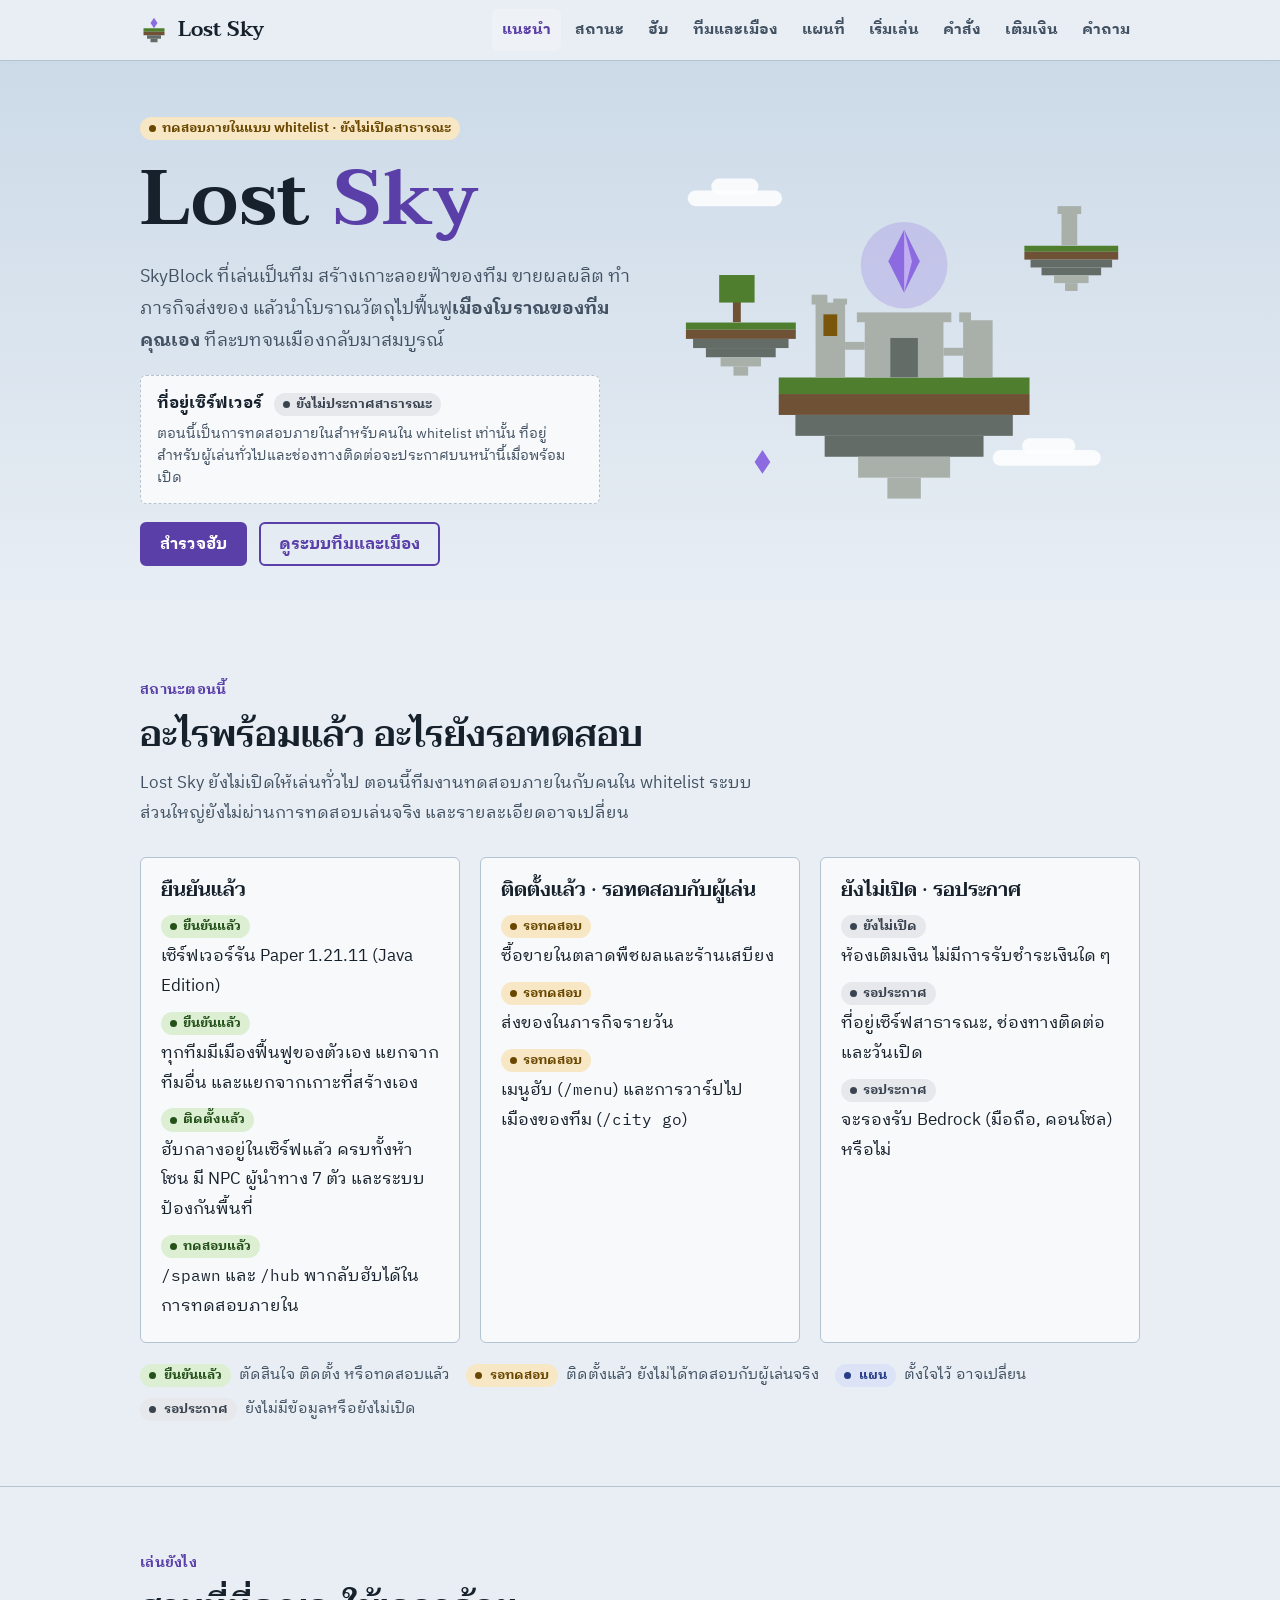
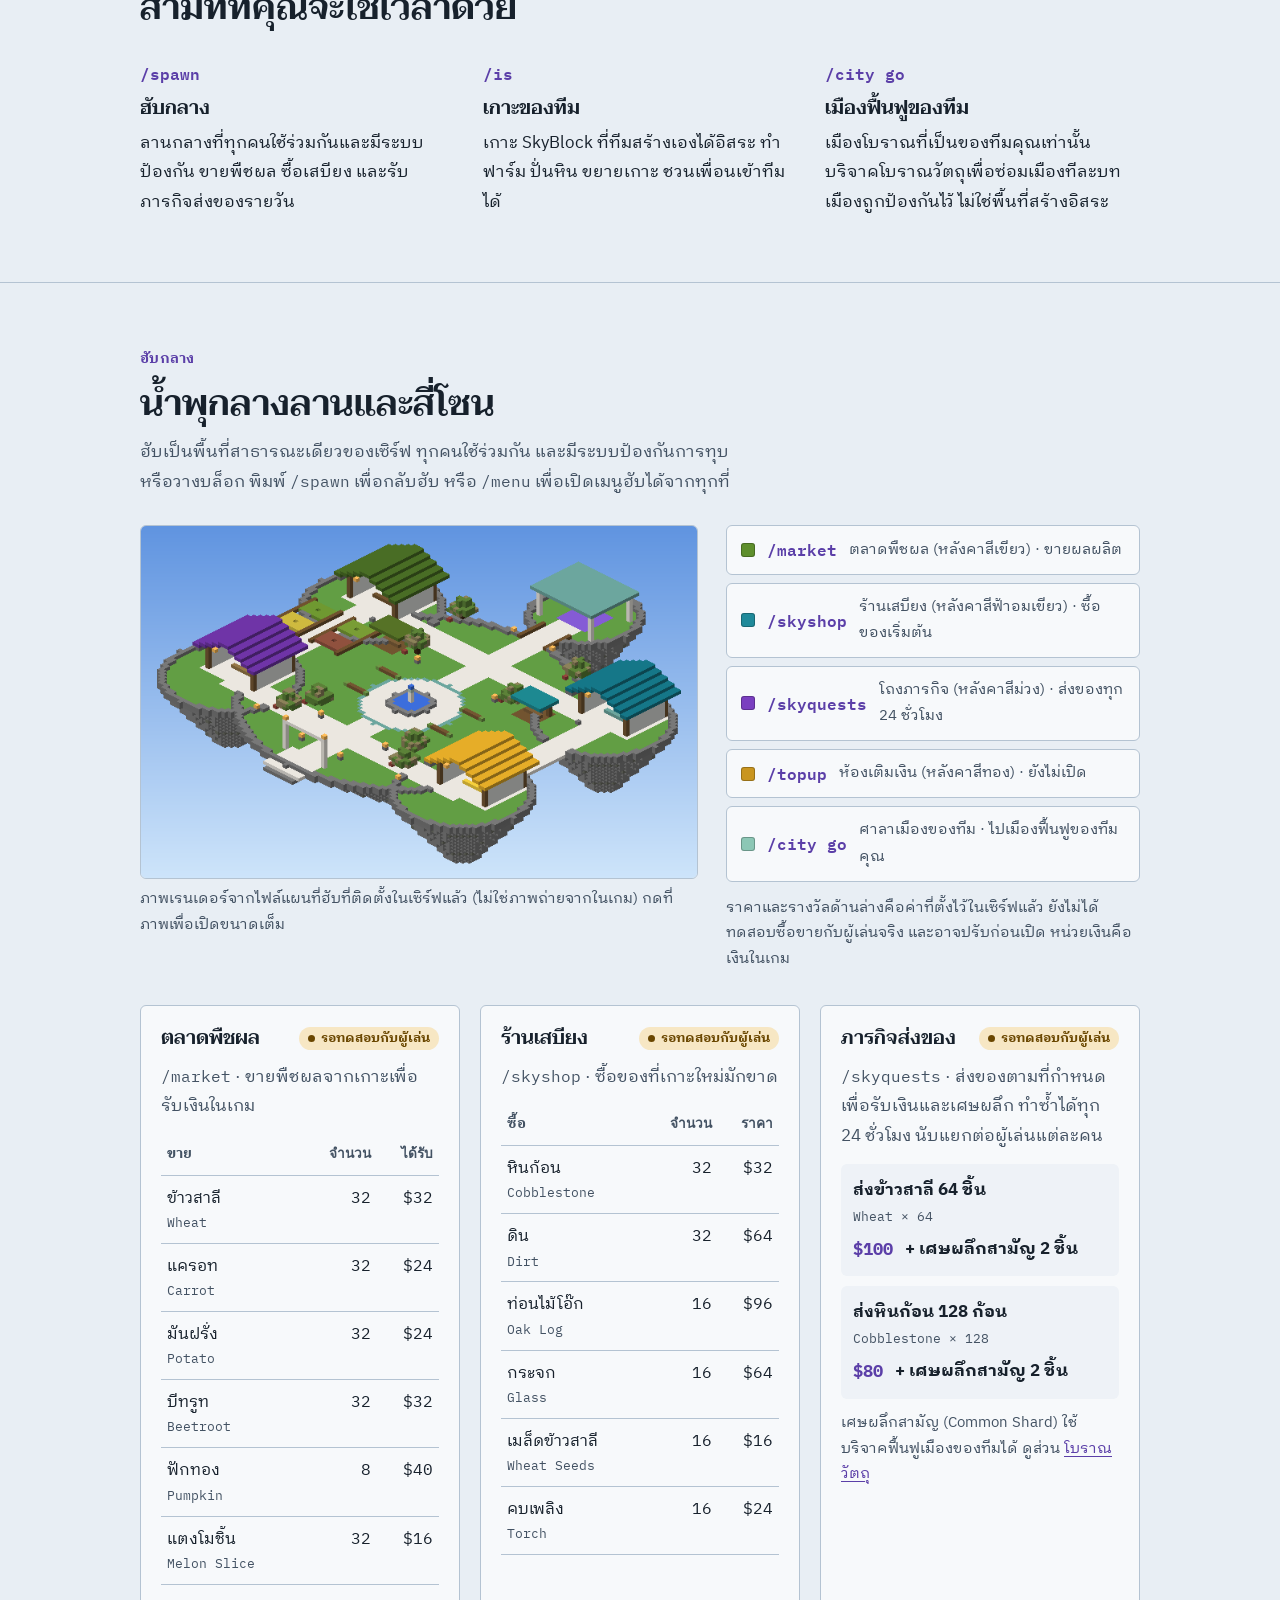
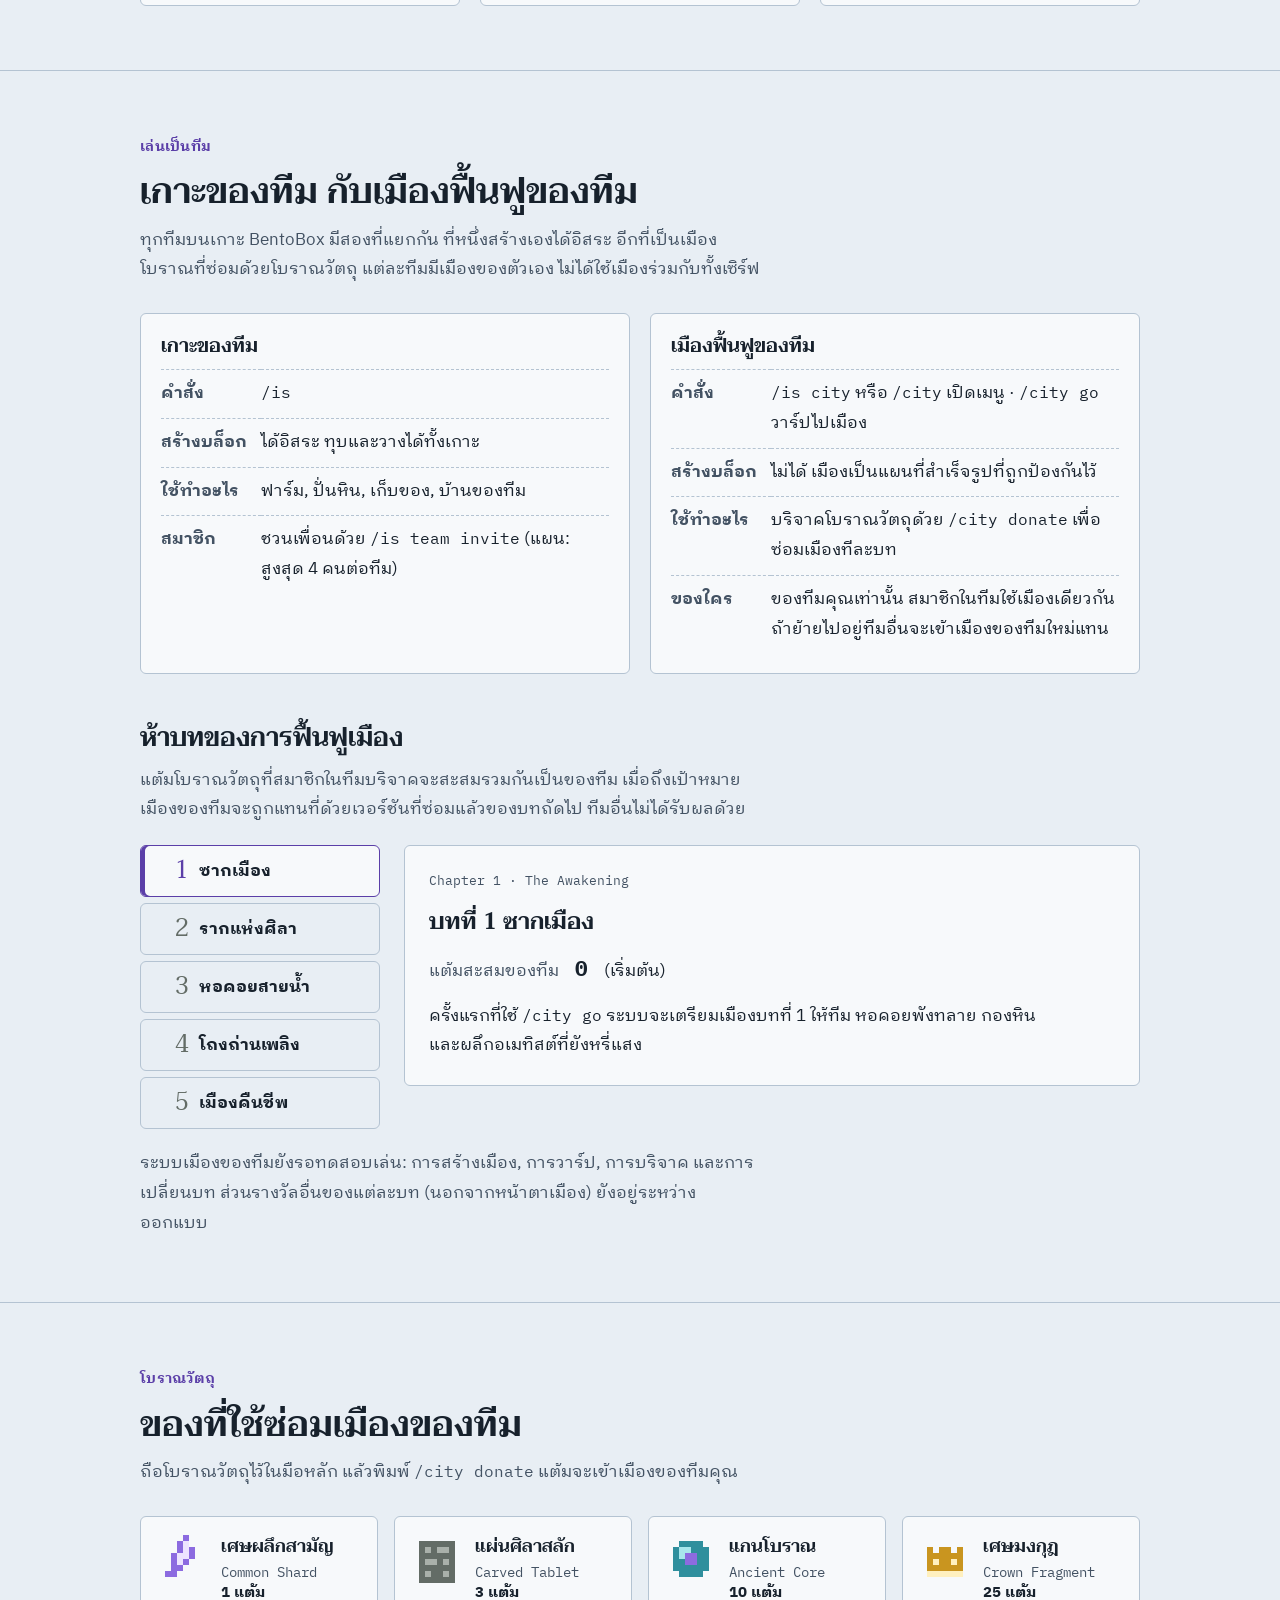
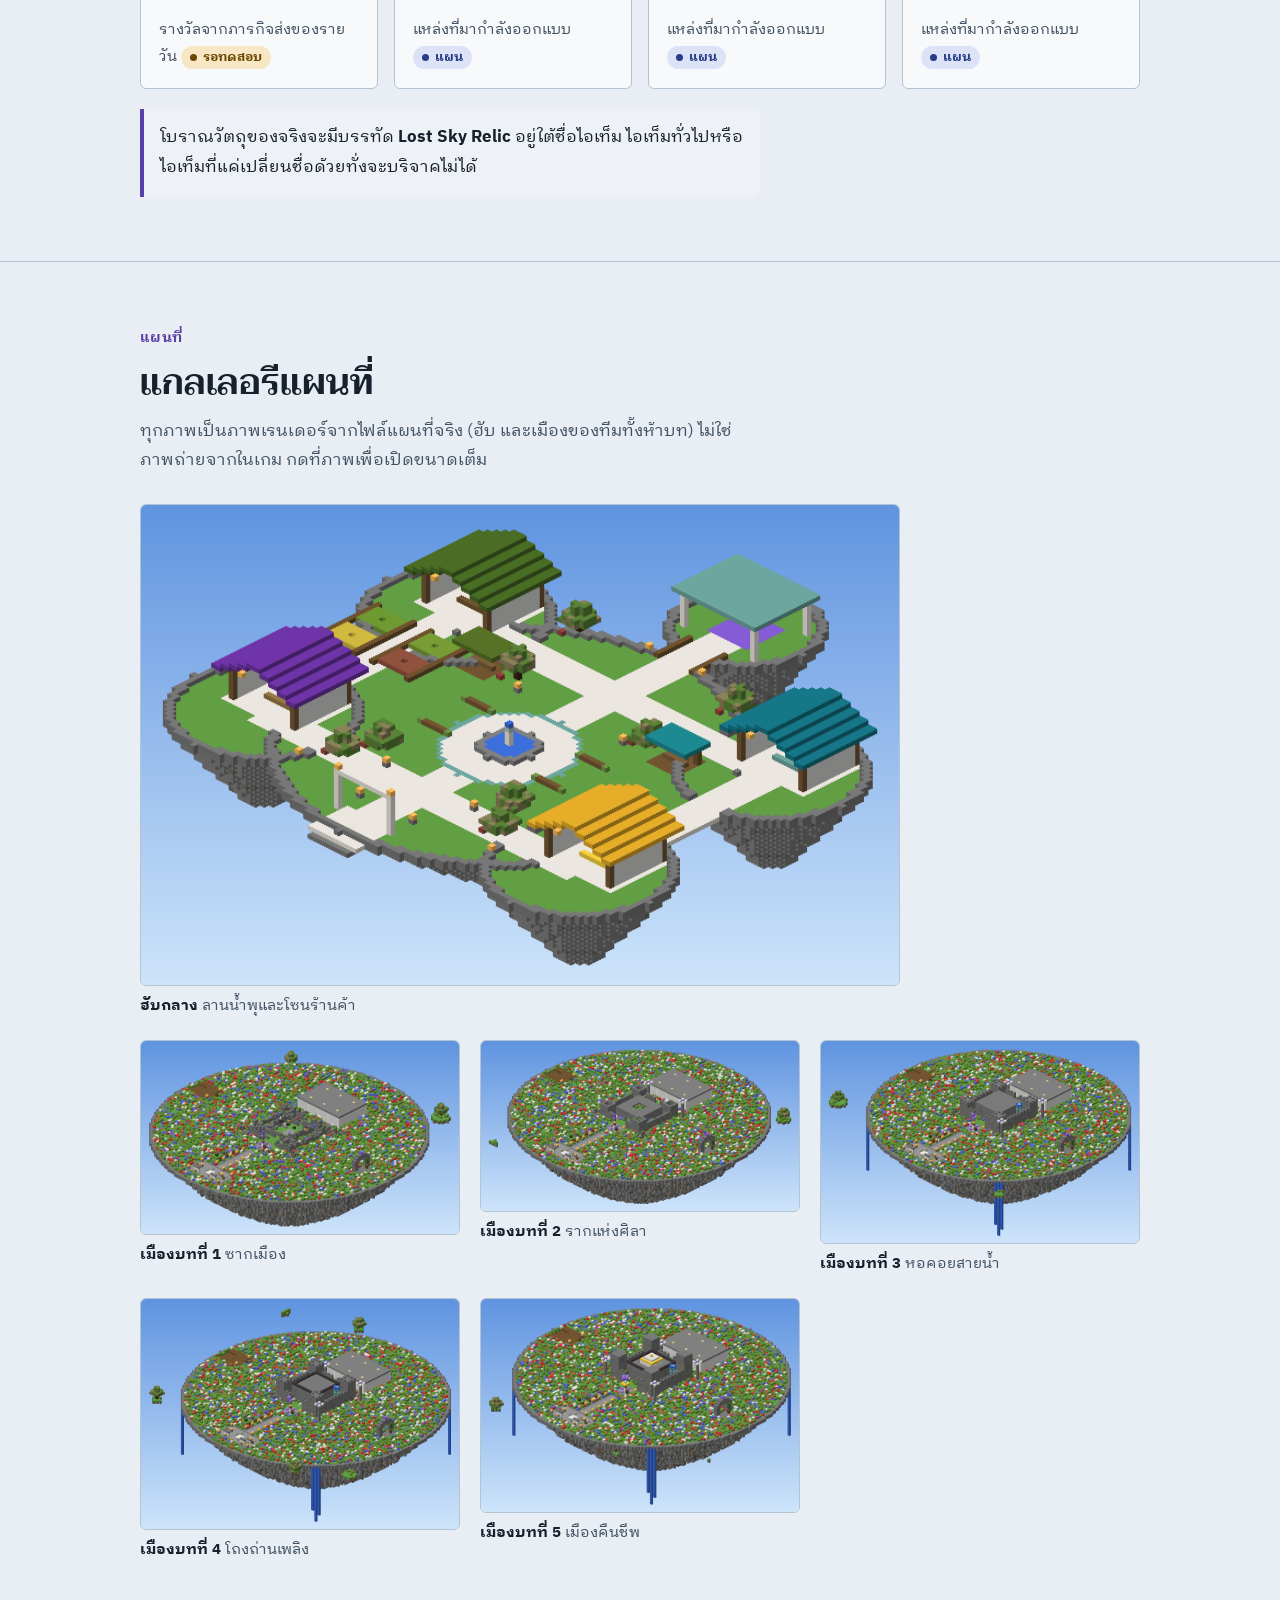
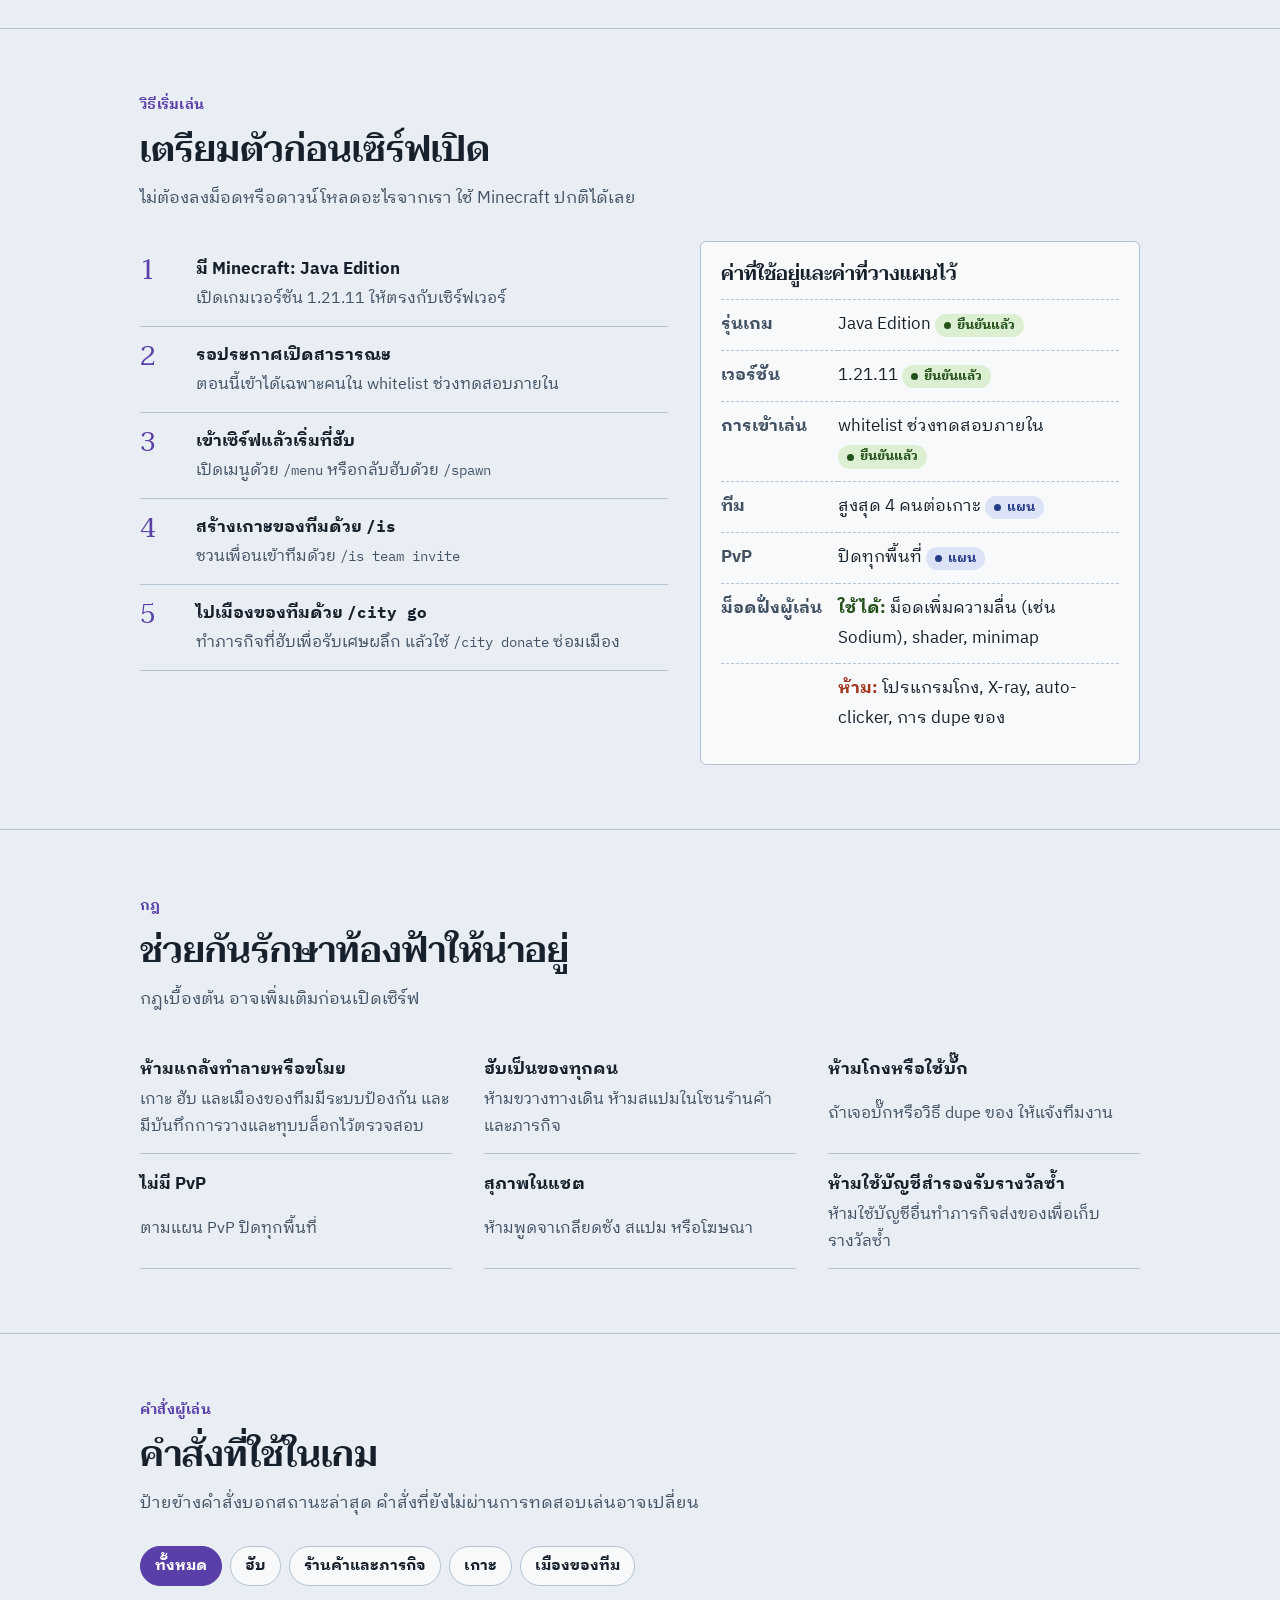
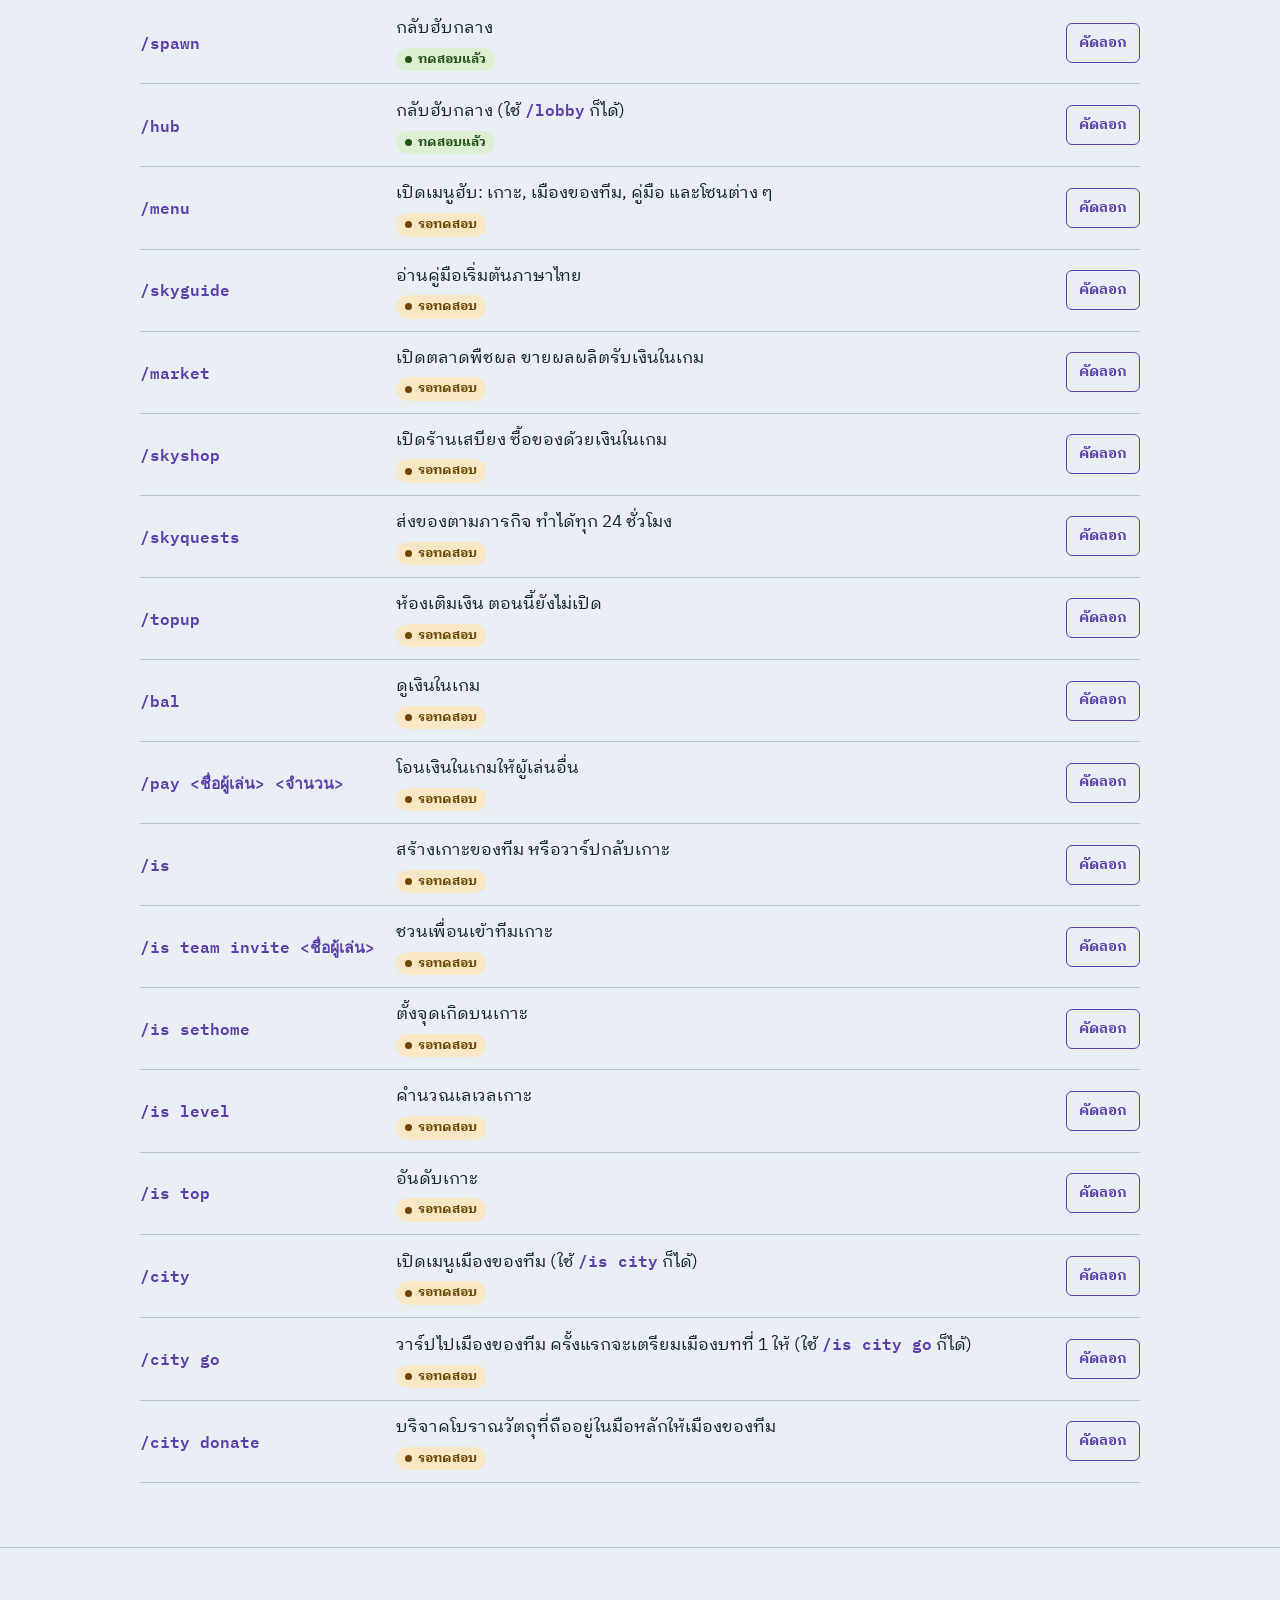
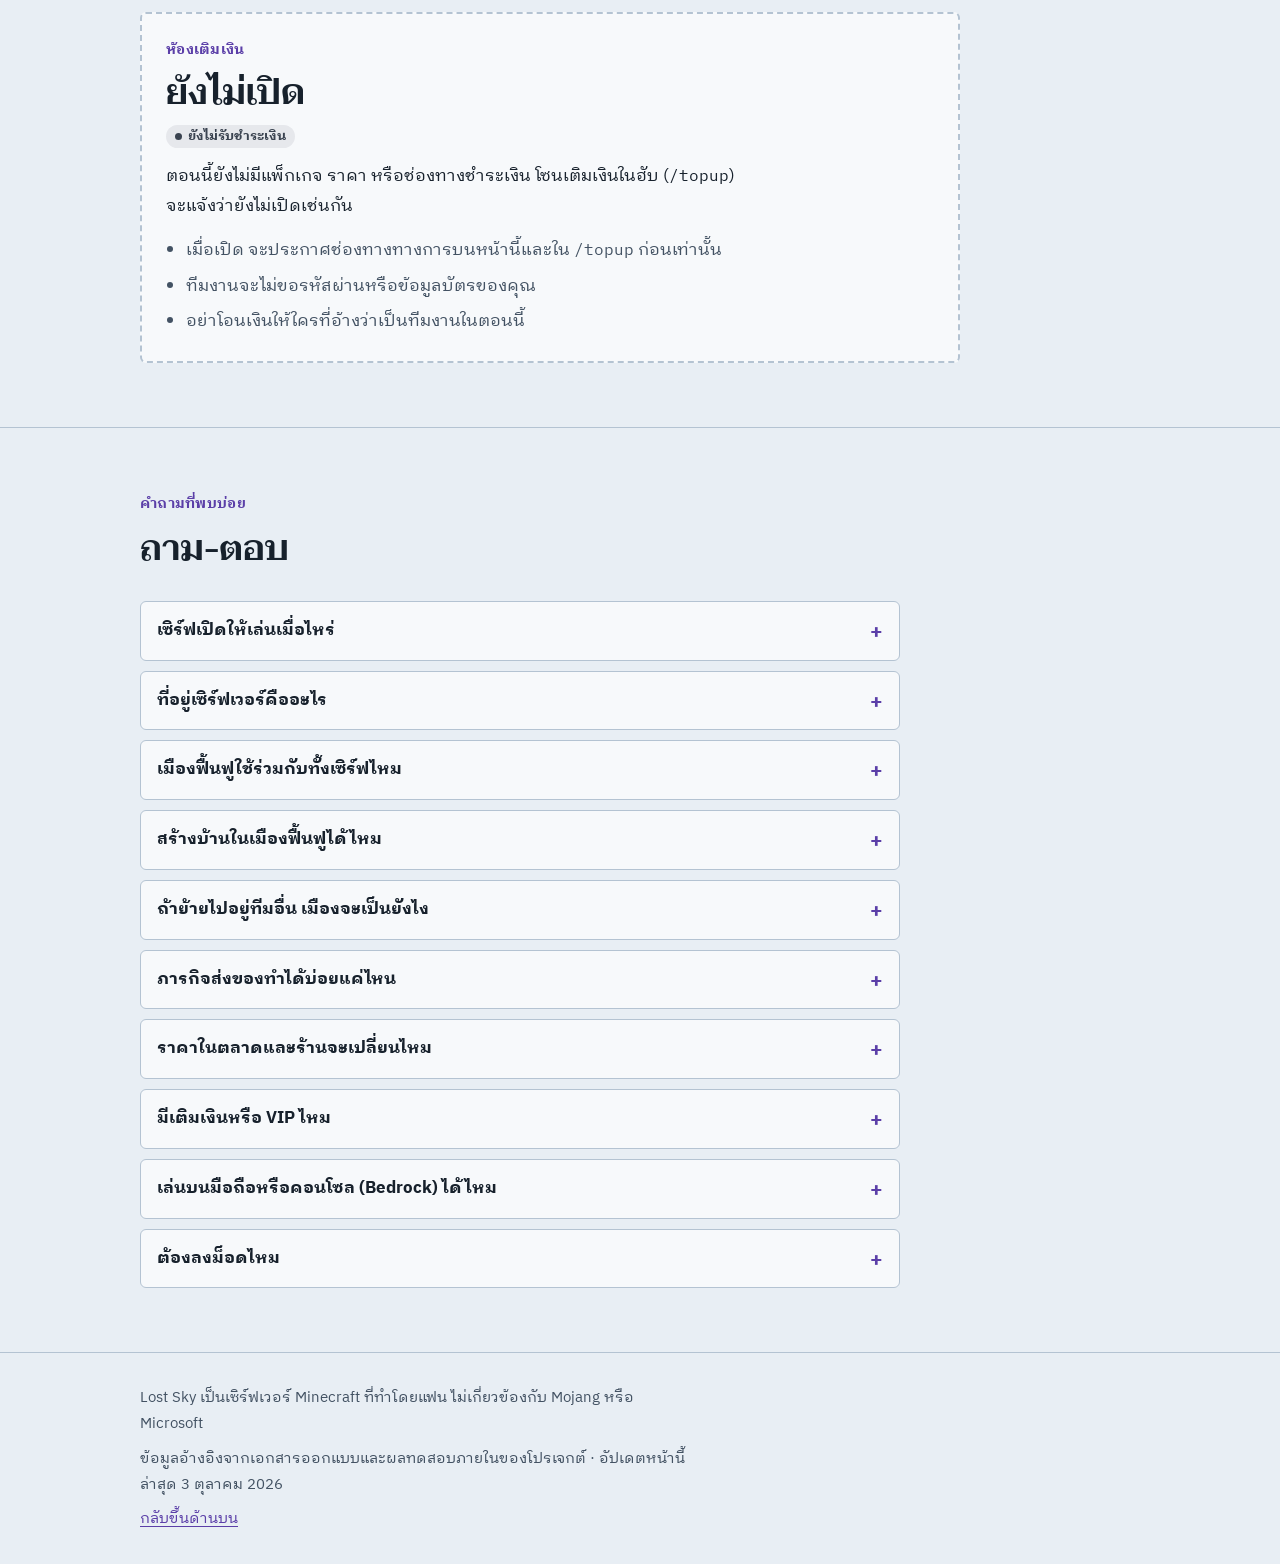
==== website/index.html @ 1989ce54 "Website review fixes: hub installed status, rules, top-up, header, checks - Hub shown as installed; " ====
<!doctype html>
<html lang="th">
<head>
<meta charset="utf-8">
<meta name="viewport" content="width=device-width, initial-scale=1, viewport-fit=cover">
<title>Lost Sky</title>
<meta name="description" content="Lost Sky เซิร์ฟเวอร์ Minecraft แนว SkyBlock เล่นเป็นทีม สร้างเกาะของทีม และฟื้นฟูเมืองโบราณของทีมตัวเองด้วยโบราณวัตถุ ตอนนี้ทดสอบภายในแบบ whitelist ยังไม่เปิดสาธารณะ">
<meta name="theme-color" content="#CCDAE8" media="(prefers-color-scheme: light)">
<meta name="theme-color" content="#172039" media="(prefers-color-scheme: dark)">
<link rel="icon" href="assets/favicon.svg" type="image/svg+xml">
<link rel="preconnect" href="https://fonts.googleapis.com">
<link rel="preconnect" href="https://fonts.gstatic.com" crossorigin>
<link rel="stylesheet" href="https://fonts.googleapis.com/css2?family=Taviraj:wght@600&family=IBM+Plex+Sans+Thai+Looped:wght@400;700&family=IBM+Plex+Mono:wght@400;600&display=swap">
<link rel="stylesheet" href="assets/site.css">
<script>document.documentElement.classList.add('js');</script>
<script src="assets/site.js" defer></script>
</head>
<body>
<a class="skip" href="#main">ข้ามไปยังเนื้อหา</a>

<header class="site-header">
  <nav class="wrap nav" aria-label="เมนูหลัก">
    <a class="brand" href="#intro">
      <svg viewBox="0 0 16 16" aria-hidden="true"><rect x="2" y="7" width="12" height="2" style="fill:var(--grass)"/><rect x="2" y="9" width="12" height="2" style="fill:var(--dirt)"/><rect x="4" y="11" width="8" height="2" style="fill:var(--stone)"/><rect x="6" y="13" width="4" height="2" style="fill:var(--stone)"/><polygon points="8,1 10,4 8,7 6,4" style="fill:var(--crystal)"/></svg>
      Lost Sky
    </a>
    <button class="nav-toggle" type="button" aria-expanded="false" aria-controls="nav-links">
      <span aria-hidden="true">☰</span> เมนู
    </button>
    <ul class="nav-links" id="nav-links">
      <li><a href="#intro">แนะนำ</a></li>
      <li><a href="#status">สถานะ</a></li>
      <li><a href="#hub">ฮับ</a></li>
      <li><a href="#team">ทีมและเมือง</a></li>
      <li><a href="#gallery">แผนที่</a></li>
      <li><a href="#start">เริ่มเล่น</a></li>
      <li><a href="#commands">คำสั่ง</a></li>
      <li><a href="#topup">เติมเงิน</a></li>
      <li><a href="#faq">คำถาม</a></li>
    </ul>
  </nav>
</header>

<main id="main">

  <!-- ============ แนะนำ ============ -->
  <div class="hero" id="intro">
    <div class="wrap hero-grid">
      <div class="hero-copy">
        <span class="badge b-draft">ทดสอบภายในแบบ whitelist · ยังไม่เปิดสาธารณะ</span>
        <h1>Lost <span>Sky</span></h1>
        <p class="lede">SkyBlock ที่เล่นเป็นทีม สร้างเกาะลอยฟ้าของทีม ขายผลผลิต ทำภารกิจส่งของ แล้วนำโบราณวัตถุไปฟื้นฟู<strong>เมืองโบราณของทีมคุณเอง</strong> ทีละบทจนเมืองกลับมาสมบูรณ์</p>
        <div class="address" role="group" aria-labelledby="addr-label">
          <div class="address-row">
            <strong id="addr-label">ที่อยู่เซิร์ฟเวอร์</strong>
            <span class="badge b-wait">ยังไม่ประกาศสาธารณะ</span>
          </div>
          <small>ตอนนี้เป็นการทดสอบภายในสำหรับคนใน whitelist เท่านั้น ที่อยู่สำหรับผู้เล่นทั่วไปและช่องทางติดต่อจะประกาศบนหน้านี้เมื่อพร้อมเปิด</small>
        </div>
        <div class="hero-actions">
          <a class="btn btn-primary" href="#hub">สำรวจฮับ</a>
          <a class="btn btn-ghost" href="#team">ดูระบบทีมและเมือง</a>
        </div>
      </div>

      <div class="hero-art">
        <svg class="sky-art" viewBox="0 0 480 380" role="img" aria-labelledby="art-title">
          <title id="art-title">ภาพวาดเกาะลอยฟ้า มีซากเมืองโบราณและผลึกสีม่วงเรืองแสงอยู่บนเกาะใหญ่ตรงกลาง</title>
          <defs>
            <symbol id="isle" viewBox="0 0 120 64">
              <rect x="0" y="0" width="120" height="8" style="fill:var(--grass)"/>
              <rect x="0" y="8" width="120" height="10" style="fill:var(--dirt)"/>
              <rect x="8" y="18" width="104" height="10" style="fill:var(--stone)"/>
              <rect x="22" y="28" width="76" height="10" style="fill:var(--stone)"/>
              <rect x="38" y="38" width="44" height="10" style="fill:var(--stone-lt)"/>
              <rect x="52" y="48" width="16" height="10" style="fill:var(--stone-lt)"/>
            </symbol>
          </defs>
          <g class="drift"><rect class="cloud" x="20" y="36" width="96" height="16" rx="8"/><rect class="cloud" x="44" y="24" width="48" height="16" rx="8"/></g>
          <g class="drift d2"><rect class="cloud" x="330" y="300" width="110" height="16" rx="8"/><rect class="cloud" x="360" y="288" width="54" height="16" rx="8"/></g>
          <g class="float d1">
            <use href="#isle" x="18" y="170" width="112" height="60"/>
            <rect x="66" y="146" width="8" height="24" style="fill:var(--dirt)"/>
            <rect x="52" y="122" width="36" height="28" style="fill:var(--grass)"/>
          </g>
          <g class="float d2">
            <use href="#isle" x="362" y="92" width="96" height="51"/>
            <rect x="400" y="58" width="16" height="34" class="ruin"/>
            <rect x="396" y="52" width="24" height="8" class="ruin"/>
          </g>
          <g class="float">
            <circle class="glow pulse" cx="240" cy="112" r="44"/>
            <use href="#isle" x="112" y="226" width="256" height="136"/>
            <rect x="150" y="150" width="30" height="76" class="ruin"/>
            <rect x="146" y="142" width="16" height="10" class="ruin"/>
            <rect x="168" y="146" width="14" height="6" class="ruin"/>
            <rect x="300" y="168" width="30" height="58" class="ruin"/>
            <rect x="296" y="160" width="12" height="10" class="ruin"/>
            <rect x="200" y="168" width="80" height="58" class="ruin"/>
            <rect x="192" y="160" width="96" height="10" class="ruin"/>
            <rect x="226" y="186" width="28" height="40" class="stone"/>
            <rect x="180" y="190" width="20" height="8" class="ruin"/>
            <rect x="280" y="196" width="20" height="8" class="ruin"/>
            <rect x="158" y="162" width="14" height="22" class="banner"/>
            <polygon class="crystal" points="240,76 256,108 240,140 224,108"/>
            <polygon points="240,76 248,108 240,140" style="fill:#EDE4FF;opacity:.55"/>
          </g>
          <g class="float d1"><polygon class="crystal" points="96,300 104,312 96,324 88,312"/></g>
        </svg>
      </div>
    </div>
  </div>

  <!-- ============ สถานะ ============ -->
  <section id="status" aria-labelledby="status-h">
    <div class="wrap">
      <div class="sec-head">
        <span class="eyebrow">สถานะตอนนี้</span>
        <h2 id="status-h">อะไรพร้อมแล้ว อะไรยังรอทดสอบ</h2>
        <p class="muted">Lost Sky ยังไม่เปิดให้เล่นทั่วไป ตอนนี้ทีมงานทดสอบภายในกับคนใน whitelist ระบบส่วนใหญ่ยังไม่ผ่านการทดสอบเล่นจริง และรายละเอียดอาจเปลี่ยน</p>
      </div>
      <div class="status-grid">
        <div class="status-card">
          <h3>ยืนยันแล้ว</h3>
          <ul>
            <li><span class="badge b-ok">ยืนยันแล้ว</span> เซิร์ฟเวอร์รัน Paper 1.21.11 (Java Edition)</li>
            <li><span class="badge b-ok">ยืนยันแล้ว</span> ทุกทีมมีเมืองฟื้นฟูของตัวเอง แยกจากทีมอื่น และแยกจากเกาะที่สร้างเอง</li>
            <li><span class="badge b-ok">ติดตั้งแล้ว</span> ฮับกลางอยู่ในเซิร์ฟแล้ว ครบทั้งห้าโซน มี NPC ผู้นำทาง 7 ตัว และระบบป้องกันพื้นที่</li>
            <li><span class="badge b-ok">ทดสอบแล้ว</span> <code>/spawn</code> และ <code>/hub</code> พากลับฮับได้ในการทดสอบภายใน</li>
          </ul>
        </div>
        <div class="status-card">
          <h3>ติดตั้งแล้ว · รอทดสอบกับผู้เล่น</h3>
          <ul>
            <li><span class="badge b-draft">รอทดสอบ</span> ซื้อขายในตลาดพืชผลและร้านเสบียง</li>
            <li><span class="badge b-draft">รอทดสอบ</span> ส่งของในภารกิจรายวัน</li>
            <li><span class="badge b-draft">รอทดสอบ</span> เมนูฮับ (<code>/menu</code>) และการวาร์ปไปเมืองของทีม (<code>/city go</code>)</li>
          </ul>
        </div>
        <div class="status-card">
          <h3>ยังไม่เปิด · รอประกาศ</h3>
          <ul>
            <li><span class="badge b-wait">ยังไม่เปิด</span> ห้องเติมเงิน ไม่มีการรับชำระเงินใด ๆ</li>
            <li><span class="badge b-wait">รอประกาศ</span> ที่อยู่เซิร์ฟสาธารณะ, ช่องทางติดต่อ และวันเปิด</li>
            <li><span class="badge b-wait">รอประกาศ</span> จะรองรับ Bedrock (มือถือ, คอนโซล) หรือไม่</li>
          </ul>
        </div>
      </div>
      <div class="legend" aria-label="ความหมายของป้ายสถานะ">
        <span><span class="badge b-ok">ยืนยันแล้ว</span> ตัดสินใจ ติดตั้ง หรือทดสอบแล้ว</span>
        <span><span class="badge b-draft">รอทดสอบ</span> ติดตั้งแล้ว ยังไม่ได้ทดสอบกับผู้เล่นจริง</span>
        <span><span class="badge b-plan">แผน</span> ตั้งใจไว้ อาจเปลี่ยน</span>
        <span><span class="badge b-wait">รอประกาศ</span> ยังไม่มีข้อมูลหรือยังไม่เปิด</span>
      </div>
    </div>
  </section>

  <!-- ============ เล่นยังไง ============ -->
  <section id="how" aria-labelledby="how-h">
    <div class="wrap">
      <div class="sec-head">
        <span class="eyebrow">เล่นยังไง</span>
        <h2 id="how-h">สามที่ที่คุณจะใช้เวลาด้วย</h2>
      </div>
      <div class="loop">
        <div class="loop-item">
          <code>/spawn</code>
          <h3>ฮับกลาง</h3>
          <p>ลานกลางที่ทุกคนใช้ร่วมกันและมีระบบป้องกัน ขายพืชผล ซื้อเสบียง และรับภารกิจส่งของรายวัน</p>
        </div>
        <div class="loop-item">
          <code>/is</code>
          <h3>เกาะของทีม</h3>
          <p>เกาะ SkyBlock ที่ทีมสร้างเองได้อิสระ ทำฟาร์ม ปั่นหิน ขยายเกาะ ชวนเพื่อนเข้าทีมได้</p>
        </div>
        <div class="loop-item">
          <code>/city go</code>
          <h3>เมืองฟื้นฟูของทีม</h3>
          <p>เมืองโบราณที่เป็นของทีมคุณเท่านั้น บริจาคโบราณวัตถุเพื่อซ่อมเมืองทีละบท เมืองถูกป้องกันไว้ ไม่ใช่พื้นที่สร้างอิสระ</p>
        </div>
      </div>
    </div>
  </section>

  <!-- ============ ฮับ ============ -->
  <section id="hub" aria-labelledby="hub-h">
    <div class="wrap">
      <div class="sec-head">
        <span class="eyebrow">ฮับกลาง</span>
        <h2 id="hub-h">น้ำพุกลางลานและสี่โซน</h2>
        <p class="muted">ฮับเป็นพื้นที่สาธารณะเดียวของเซิร์ฟ ทุกคนใช้ร่วมกัน และมีระบบป้องกันการทุบหรือวางบล็อก พิมพ์ <code>/spawn</code> เพื่อกลับฮับ หรือ <code>/menu</code> เพื่อเปิดเมนูฮับได้จากทุกที่</p>
      </div>

      <div class="hub-layout">
        <figure class="hub-map">
          <a href="assets/spawn-market.png"><img src="assets/spawn-market.png" width="692" height="438" alt="ภาพเรนเดอร์ฮับกลาง: เกาะลอยฟ้าที่มีน้ำพุสีฟ้าอยู่กลางลานหินสีขาว ทางเดินแยกออกสี่ทิศ รอบลานมีศาลาหลังคาสีต่าง ๆ คือ หลังคาสีเขียวของตลาดพืชผล หลังคาสีฟ้าอมเขียวของร้านเสบียง หลังคาสีม่วงของโถงภารกิจ หลังคาสีทองของห้องเติมเงิน และศาลาหลังคาสีเขียวอ่อนของจุดไปเมืองของทีม มีต้นไม้ แปลงผัก และซุ้มทางเข้าอยู่ตามขอบเกาะ"></a>
          <figcaption>ภาพเรนเดอร์จากไฟล์แผนที่ฮับที่ติดตั้งในเซิร์ฟแล้ว (ไม่ใช่ภาพถ่ายจากในเกม) กดที่ภาพเพื่อเปิดขนาดเต็ม</figcaption>
        </figure>

        <div class="zones">
          <a class="zone-link" href="#zone-market"><i class="sw sw-market" aria-hidden="true"></i><code>/market</code><span>ตลาดพืชผล (หลังคาสีเขียว) · ขายผลผลิต</span></a>
          <a class="zone-link" href="#zone-shop"><i class="sw sw-shop" aria-hidden="true"></i><code>/skyshop</code><span>ร้านเสบียง (หลังคาสีฟ้าอมเขียว) · ซื้อของเริ่มต้น</span></a>
          <a class="zone-link" href="#zone-quests"><i class="sw sw-quest" aria-hidden="true"></i><code>/skyquests</code><span>โถงภารกิจ (หลังคาสีม่วง) · ส่งของทุก 24 ชั่วโมง</span></a>
          <a class="zone-link" href="#topup"><i class="sw sw-topup" aria-hidden="true"></i><code>/topup</code><span>ห้องเติมเงิน (หลังคาสีทอง) · ยังไม่เปิด</span></a>
          <a class="zone-link" href="#team"><i class="sw sw-city" aria-hidden="true"></i><code>/city go</code><span>ศาลาเมืองของทีม · ไปเมืองฟื้นฟูของทีมคุณ</span></a>
          <p class="muted small">ราคาและรางวัลด้านล่างคือค่าที่ตั้งไว้ในเซิร์ฟแล้ว ยังไม่ได้ทดสอบซื้อขายกับผู้เล่นจริง และอาจปรับก่อนเปิด หน่วยเงินคือเงินในเกม</p>
        </div>
      </div>

      <div class="zone-grid">
        <article class="zone-card" id="zone-market" aria-labelledby="zm-h">
          <div class="zone-head">
            <h3 id="zm-h">ตลาดพืชผล</h3>
            <span class="badge b-draft">รอทดสอบกับผู้เล่น</span>
          </div>
          <p class="muted"><code>/market</code> · ขายพืชผลจากเกาะเพื่อรับเงินในเกม</p>
          <div class="table-wrap">
            <table>
              <caption class="sr-only">ราคารับซื้อพืชผล</caption>
              <thead><tr><th scope="col">ขาย</th><th scope="col" class="num">จำนวน</th><th scope="col" class="num">ได้รับ</th></tr></thead>
              <tbody>
                <tr><td>ข้าวสาลี <span class="en">Wheat</span></td><td class="num">32</td><td class="num">$32</td></tr>
                <tr><td>แครอท <span class="en">Carrot</span></td><td class="num">32</td><td class="num">$24</td></tr>
                <tr><td>มันฝรั่ง <span class="en">Potato</span></td><td class="num">32</td><td class="num">$24</td></tr>
                <tr><td>บีทรูท <span class="en">Beetroot</span></td><td class="num">32</td><td class="num">$32</td></tr>
                <tr><td>ฟักทอง <span class="en">Pumpkin</span></td><td class="num">8</td><td class="num">$40</td></tr>
                <tr><td>แตงโมชิ้น <span class="en">Melon Slice</span></td><td class="num">32</td><td class="num">$16</td></tr>
              </tbody>
            </table>
          </div>
        </article>

        <article class="zone-card" id="zone-shop" aria-labelledby="zs-h">
          <div class="zone-head">
            <h3 id="zs-h">ร้านเสบียง</h3>
            <span class="badge b-draft">รอทดสอบกับผู้เล่น</span>
          </div>
          <p class="muted"><code>/skyshop</code> · ซื้อของที่เกาะใหม่มักขาด</p>
          <div class="table-wrap">
            <table>
              <caption class="sr-only">ราคาสินค้าในร้านเสบียง</caption>
              <thead><tr><th scope="col">ซื้อ</th><th scope="col" class="num">จำนวน</th><th scope="col" class="num">ราคา</th></tr></thead>
              <tbody>
                <tr><td>หินก้อน <span class="en">Cobblestone</span></td><td class="num">32</td><td class="num">$32</td></tr>
                <tr><td>ดิน <span class="en">Dirt</span></td><td class="num">32</td><td class="num">$64</td></tr>
                <tr><td>ท่อนไม้โอ๊ก <span class="en">Oak Log</span></td><td class="num">16</td><td class="num">$96</td></tr>
                <tr><td>กระจก <span class="en">Glass</span></td><td class="num">16</td><td class="num">$64</td></tr>
                <tr><td>เมล็ดข้าวสาลี <span class="en">Wheat Seeds</span></td><td class="num">16</td><td class="num">$16</td></tr>
                <tr><td>คบเพลิง <span class="en">Torch</span></td><td class="num">16</td><td class="num">$24</td></tr>
              </tbody>
            </table>
          </div>
        </article>

        <article class="zone-card" id="zone-quests" aria-labelledby="zq-h">
          <div class="zone-head">
            <h3 id="zq-h">ภารกิจส่งของ</h3>
            <span class="badge b-draft">รอทดสอบกับผู้เล่น</span>
          </div>
          <p class="muted"><code>/skyquests</code> · ส่งของตามที่กำหนดเพื่อรับเงินและเศษผลึก ทำซ้ำได้ทุก 24 ชั่วโมง นับแยกต่อผู้เล่นแต่ละคน</p>
          <ul class="quest-list">
            <li>
              <div><b>ส่งข้าวสาลี 64 ชิ้น</b><span class="en">Wheat × 64</span></div>
              <div class="reward"><span>$100</span><span>+ เศษผลึกสามัญ 2 ชิ้น</span></div>
            </li>
            <li>
              <div><b>ส่งหินก้อน 128 ก้อน</b><span class="en">Cobblestone × 128</span></div>
              <div class="reward"><span>$80</span><span>+ เศษผลึกสามัญ 2 ชิ้น</span></div>
            </li>
          </ul>
          <p class="muted small">เศษผลึกสามัญ (Common Shard) ใช้บริจาคฟื้นฟูเมืองของทีมได้ ดูส่วน <a href="#relics">โบราณวัตถุ</a></p>
        </article>
      </div>
    </div>
  </section>

  <!-- ============ ทีมและเมือง ============ -->
  <section id="team" aria-labelledby="team-h">
    <div class="wrap">
      <div class="sec-head">
        <span class="eyebrow">เล่นเป็นทีม</span>
        <h2 id="team-h">เกาะของทีม กับเมืองฟื้นฟูของทีม</h2>
        <p class="muted">ทุกทีมบนเกาะ BentoBox มีสองที่แยกกัน ที่หนึ่งสร้างเองได้อิสระ อีกที่เป็นเมืองโบราณที่ซ่อมด้วยโบราณวัตถุ แต่ละทีมมีเมืองของตัวเอง ไม่ได้ใช้เมืองร่วมกับทั้งเซิร์ฟ</p>
      </div>

      <div class="compare">
        <article class="compare-card">
          <h3>เกาะของทีม</h3>
          <dl>
            <dt>คำสั่ง</dt><dd><code>/is</code></dd>
            <dt>สร้างบล็อก</dt><dd>ได้อิสระ ทุบและวางได้ทั้งเกาะ</dd>
            <dt>ใช้ทำอะไร</dt><dd>ฟาร์ม, ปั่นหิน, เก็บของ, บ้านของทีม</dd>
            <dt>สมาชิก</dt><dd>ชวนเพื่อนด้วย <code>/is team invite</code> (แผน: สูงสุด 4 คนต่อทีม)</dd>
          </dl>
        </article>
        <article class="compare-card">
          <h3>เมืองฟื้นฟูของทีม</h3>
          <dl>
            <dt>คำสั่ง</dt><dd><code>/is city</code> หรือ <code>/city</code> เปิดเมนู · <code>/city go</code> วาร์ปไปเมือง</dd>
            <dt>สร้างบล็อก</dt><dd>ไม่ได้ เมืองเป็นแผนที่สำเร็จรูปที่ถูกป้องกันไว้</dd>
            <dt>ใช้ทำอะไร</dt><dd>บริจาคโบราณวัตถุด้วย <code>/city donate</code> เพื่อซ่อมเมืองทีละบท</dd>
            <dt>ของใคร</dt><dd>ของทีมคุณเท่านั้น สมาชิกในทีมใช้เมืองเดียวกัน ถ้าย้ายไปอยู่ทีมอื่นจะเข้าเมืองของทีมใหม่แทน</dd>
          </dl>
        </article>
      </div>

      <div class="sec-head sub">
        <h3 class="h-sub">ห้าบทของการฟื้นฟูเมือง</h3>
        <p class="muted">แต้มโบราณวัตถุที่สมาชิกในทีมบริจาคจะสะสมรวมกันเป็นของทีม เมื่อถึงเป้าหมาย เมืองของทีมจะถูกแทนที่ด้วยเวอร์ชันที่ซ่อมแล้วของบทถัดไป ทีมอื่นไม่ได้รับผลด้วย</p>
      </div>

      <div class="chapters">
        <div class="tablist" role="tablist" aria-label="เลือกบท">
          <button class="tab" role="tab" id="tab-1" aria-controls="ch-1" aria-selected="true"><span class="num">1</span><span class="tname">ซากเมือง</span></button>
          <button class="tab" role="tab" id="tab-2" aria-controls="ch-2" aria-selected="false" tabindex="-1"><span class="num">2</span><span class="tname">รากแห่งศิลา</span></button>
          <button class="tab" role="tab" id="tab-3" aria-controls="ch-3" aria-selected="false" tabindex="-1"><span class="num">3</span><span class="tname">หอคอยสายน้ำ</span></button>
          <button class="tab" role="tab" id="tab-4" aria-controls="ch-4" aria-selected="false" tabindex="-1"><span class="num">4</span><span class="tname">โถงถ่านเพลิง</span></button>
          <button class="tab" role="tab" id="tab-5" aria-controls="ch-5" aria-selected="false" tabindex="-1"><span class="num">5</span><span class="tname">เมืองคืนชีพ</span></button>
        </div>
        <div class="panels">
          <div class="panel" role="tabpanel" id="ch-1" aria-labelledby="tab-1" tabindex="0">
            <span class="en">Chapter 1 · The Awakening</span>
            <h4>บทที่ 1 ซากเมือง</h4>
            <div class="goal"><span class="muted">แต้มสะสมของทีม</span><b>0</b><span>(เริ่มต้น)</span></div>
            <p>ครั้งแรกที่ใช้ <code>/city go</code> ระบบจะเตรียมเมืองบทที่ 1 ให้ทีม หอคอยพังทลาย กองหิน และผลึกอเมทิสต์ที่ยังหรี่แสง</p>
          </div>
          <div class="panel" role="tabpanel" id="ch-2" aria-labelledby="tab-2" tabindex="0">
            <span class="en">Chapter 2 · Roots of Stone</span>
            <h4>บทที่ 2 รากแห่งศิลา</h4>
            <div class="goal"><span class="muted">แต้มสะสมของทีม</span><b>100</b><span>แต้ม</span></div>
            <p>กำแพงชั้นล่างถูกสร้างขึ้นใหม่ รากหินและมอสเกาะตามขอบเกาะ สวนเล็ก ๆ เริ่มกลับมา</p>
          </div>
          <div class="panel" role="tabpanel" id="ch-3" aria-labelledby="tab-3" tabindex="0">
            <span class="en">Chapter 3 · The Drowned Spire</span>
            <h4>บทที่ 3 หอคอยสายน้ำ</h4>
            <div class="goal"><span class="muted">แต้มสะสมของทีม</span><b>300</b><span>แต้ม</span></div>
            <p>น้ำตกไหลจากขอบเกาะลงสู่ทะเลเมฆ และหอคอยที่พันด้วยสายน้ำตั้งขึ้นกลางเมือง</p>
          </div>
          <div class="panel" role="tabpanel" id="ch-4" aria-labelledby="tab-4" tabindex="0">
            <span class="en">Chapter 4 · Ember Halls</span>
            <h4>บทที่ 4 โถงถ่านเพลิง</h4>
            <div class="goal"><span class="muted">แต้มสะสมของทีม</span><b>600</b><span>แต้ม</span></div>
            <p>โถงชั้นล่างสว่างด้วยตะเกียงและถ่านไฟ มีรายละเอียดหินดำประดับทอง</p>
          </div>
          <div class="panel final" role="tabpanel" id="ch-5" aria-labelledby="tab-5" tabindex="0">
            <span class="en">Chapter 5 · The Citadel Rises</span>
            <h4>บทที่ 5 เมืองคืนชีพ</h4>
            <div class="goal"><span class="muted">แต้มสะสมของทีม</span><b>1000</b><span>แต้ม</span></div>
            <p>เมืองของทีมกลับมาสมบูรณ์ หอคอยสูงตระหง่าน มงกุฎทองบนป้อม และผลึกส่องลำแสงขึ้นฟ้า</p>
          </div>
        </div>
      </div>
      <p class="season-note">ระบบเมืองของทีมยังรอทดสอบเล่น: การสร้างเมือง, การวาร์ป, การบริจาค และการเปลี่ยนบท ส่วนรางวัลอื่นของแต่ละบท (นอกจากหน้าตาเมือง) ยังอยู่ระหว่างออกแบบ</p>
    </div>
  </section>

  <!-- ============ โบราณวัตถุ ============ -->
  <section id="relics" aria-labelledby="relics-h">
    <div class="wrap">
      <div class="sec-head">
        <span class="eyebrow">โบราณวัตถุ</span>
        <h2 id="relics-h">ของที่ใช้ซ่อมเมืองของทีม</h2>
        <p class="muted">ถือโบราณวัตถุไว้ในมือหลัก แล้วพิมพ์ <code>/city donate</code> แต้มจะเข้าเมืองของทีมคุณ</p>
      </div>
      <div class="relics">
        <article class="relic"><svg viewBox="0 0 8 8" aria-hidden="true"><rect x="4" y="0" width="1" height="1" class="px-a"/><rect x="3" y="1" width="1" height="1" class="px-a"/><rect x="4" y="1" width="1" height="1" class="px-A"/><rect x="3" y="2" width="1" height="1" class="px-a"/><rect x="4" y="2" width="1" height="1" class="px-A"/><rect x="5" y="2" width="1" height="1" class="px-a"/><rect x="2" y="3" width="1" height="1" class="px-a"/><rect x="3" y="3" width="1" height="1" class="px-A"/><rect x="4" y="3" width="1" height="1" class="px-A"/><rect x="5" y="3" width="1" height="1" class="px-a"/><rect x="2" y="4" width="1" height="1" class="px-a"/><rect x="3" y="4" width="1" height="1" class="px-A"/><rect x="4" y="4" width="1" height="1" class="px-a"/><rect x="2" y="5" width="1" height="1" class="px-a"/><rect x="3" y="5" width="1" height="1" class="px-a"/><rect x="1" y="6" width="1" height="1" class="px-a"/><rect x="2" y="6" width="1" height="1" class="px-a"/></svg><h3>เศษผลึกสามัญ</h3><span class="pts"><span>Common Shard</span><b>1 แต้ม</b></span><p>รางวัลจากภารกิจส่งของรายวัน <span class="badge b-draft">รอทดสอบ</span></p></article>
        <article class="relic"><svg viewBox="0 0 8 8" aria-hidden="true"><rect x="1" y="1" width="1" height="1" class="px-s"/><rect x="2" y="1" width="1" height="1" class="px-s"/><rect x="3" y="1" width="1" height="1" class="px-s"/><rect x="4" y="1" width="1" height="1" class="px-s"/><rect x="5" y="1" width="1" height="1" class="px-s"/><rect x="6" y="1" width="1" height="1" class="px-s"/><rect x="1" y="2" width="1" height="1" class="px-s"/><rect x="2" y="2" width="1" height="1" class="px-S"/><rect x="3" y="2" width="1" height="1" class="px-s"/><rect x="4" y="2" width="1" height="1" class="px-S"/><rect x="5" y="2" width="1" height="1" class="px-S"/><rect x="6" y="2" width="1" height="1" class="px-s"/><rect x="1" y="3" width="1" height="1" class="px-s"/><rect x="2" y="3" width="1" height="1" class="px-s"/><rect x="3" y="3" width="1" height="1" class="px-s"/><rect x="4" y="3" width="1" height="1" class="px-s"/><rect x="5" y="3" width="1" height="1" class="px-s"/><rect x="6" y="3" width="1" height="1" class="px-s"/><rect x="1" y="4" width="1" height="1" class="px-s"/><rect x="2" y="4" width="1" height="1" class="px-S"/><rect x="3" y="4" width="1" height="1" class="px-S"/><rect x="4" y="4" width="1" height="1" class="px-s"/><rect x="5" y="4" width="1" height="1" class="px-S"/><rect x="6" y="4" width="1" height="1" class="px-s"/><rect x="1" y="5" width="1" height="1" class="px-s"/><rect x="2" y="5" width="1" height="1" class="px-s"/><rect x="3" y="5" width="1" height="1" class="px-s"/><rect x="4" y="5" width="1" height="1" class="px-s"/><rect x="5" y="5" width="1" height="1" class="px-s"/><rect x="6" y="5" width="1" height="1" class="px-s"/><rect x="1" y="6" width="1" height="1" class="px-s"/><rect x="2" y="6" width="1" height="1" class="px-S"/><rect x="3" y="6" width="1" height="1" class="px-s"/><rect x="4" y="6" width="1" height="1" class="px-s"/><rect x="5" y="6" width="1" height="1" class="px-S"/><rect x="6" y="6" width="1" height="1" class="px-s"/><rect x="1" y="7" width="1" height="1" class="px-s"/><rect x="2" y="7" width="1" height="1" class="px-s"/><rect x="3" y="7" width="1" height="1" class="px-s"/><rect x="4" y="7" width="1" height="1" class="px-s"/><rect x="5" y="7" width="1" height="1" class="px-s"/><rect x="6" y="7" width="1" height="1" class="px-s"/></svg><h3>แผ่นศิลาสลัก</h3><span class="pts"><span>Carved Tablet</span><b>3 แต้ม</b></span><p>แหล่งที่มากำลังออกแบบ <span class="badge b-plan">แผน</span></p></article>
        <article class="relic"><svg viewBox="0 0 8 8" aria-hidden="true"><rect x="2" y="1" width="1" height="1" class="px-c"/><rect x="3" y="1" width="1" height="1" class="px-c"/><rect x="4" y="1" width="1" height="1" class="px-c"/><rect x="5" y="1" width="1" height="1" class="px-c"/><rect x="1" y="2" width="1" height="1" class="px-c"/><rect x="2" y="2" width="1" height="1" class="px-C"/><rect x="3" y="2" width="1" height="1" class="px-C"/><rect x="4" y="2" width="1" height="1" class="px-c"/><rect x="5" y="2" width="1" height="1" class="px-c"/><rect x="6" y="2" width="1" height="1" class="px-c"/><rect x="1" y="3" width="1" height="1" class="px-c"/><rect x="2" y="3" width="1" height="1" class="px-C"/><rect x="3" y="3" width="1" height="1" class="px-a"/><rect x="4" y="3" width="1" height="1" class="px-a"/><rect x="5" y="3" width="1" height="1" class="px-c"/><rect x="6" y="3" width="1" height="1" class="px-c"/><rect x="1" y="4" width="1" height="1" class="px-c"/><rect x="2" y="4" width="1" height="1" class="px-c"/><rect x="3" y="4" width="1" height="1" class="px-a"/><rect x="4" y="4" width="1" height="1" class="px-a"/><rect x="5" y="4" width="1" height="1" class="px-c"/><rect x="6" y="4" width="1" height="1" class="px-c"/><rect x="1" y="5" width="1" height="1" class="px-c"/><rect x="2" y="5" width="1" height="1" class="px-c"/><rect x="3" y="5" width="1" height="1" class="px-c"/><rect x="4" y="5" width="1" height="1" class="px-c"/><rect x="5" y="5" width="1" height="1" class="px-c"/><rect x="6" y="5" width="1" height="1" class="px-c"/><rect x="2" y="6" width="1" height="1" class="px-c"/><rect x="3" y="6" width="1" height="1" class="px-c"/><rect x="4" y="6" width="1" height="1" class="px-c"/><rect x="5" y="6" width="1" height="1" class="px-c"/></svg><h3>แกนโบราณ</h3><span class="pts"><span>Ancient Core</span><b>10 แต้ม</b></span><p>แหล่งที่มากำลังออกแบบ <span class="badge b-plan">แผน</span></p></article>
        <article class="relic"><svg viewBox="0 0 8 8" aria-hidden="true"><rect x="1" y="2" width="1" height="1" class="px-g"/><rect x="3" y="2" width="1" height="1" class="px-g"/><rect x="4" y="2" width="1" height="1" class="px-g"/><rect x="6" y="2" width="1" height="1" class="px-g"/><rect x="1" y="3" width="1" height="1" class="px-g"/><rect x="2" y="3" width="1" height="1" class="px-g"/><rect x="3" y="3" width="1" height="1" class="px-g"/><rect x="4" y="3" width="1" height="1" class="px-g"/><rect x="5" y="3" width="1" height="1" class="px-g"/><rect x="6" y="3" width="1" height="1" class="px-g"/><rect x="1" y="4" width="1" height="1" class="px-g"/><rect x="2" y="4" width="1" height="1" class="px-G"/><rect x="3" y="4" width="1" height="1" class="px-g"/><rect x="4" y="4" width="1" height="1" class="px-g"/><rect x="5" y="4" width="1" height="1" class="px-G"/><rect x="6" y="4" width="1" height="1" class="px-g"/><rect x="1" y="5" width="1" height="1" class="px-g"/><rect x="2" y="5" width="1" height="1" class="px-g"/><rect x="3" y="5" width="1" height="1" class="px-g"/><rect x="4" y="5" width="1" height="1" class="px-g"/><rect x="5" y="5" width="1" height="1" class="px-g"/><rect x="6" y="5" width="1" height="1" class="px-g"/><rect x="1" y="6" width="1" height="1" class="px-G"/><rect x="2" y="6" width="1" height="1" class="px-G"/><rect x="3" y="6" width="1" height="1" class="px-G"/><rect x="4" y="6" width="1" height="1" class="px-G"/><rect x="5" y="6" width="1" height="1" class="px-G"/><rect x="6" y="6" width="1" height="1" class="px-G"/></svg><h3>เศษมงกุฎ</h3><span class="pts"><span>Crown Fragment</span><b>25 แต้ม</b></span><p>แหล่งที่มากำลังออกแบบ <span class="badge b-plan">แผน</span></p></article>
      </div>
      <p class="relic-note">โบราณวัตถุของจริงจะมีบรรทัด <strong>Lost Sky Relic</strong> อยู่ใต้ชื่อไอเท็ม ไอเท็มทั่วไปหรือไอเท็มที่แค่เปลี่ยนชื่อด้วยทั่งจะบริจาคไม่ได้</p>
    </div>
  </section>

  <!-- ============ แกลเลอรีแผนที่ ============ -->
  <section id="gallery" aria-labelledby="gallery-h">
    <div class="wrap">
      <div class="sec-head">
        <span class="eyebrow">แผนที่</span>
        <h2 id="gallery-h">แกลเลอรีแผนที่</h2>
        <p class="muted">ทุกภาพเป็นภาพเรนเดอร์จากไฟล์แผนที่จริง (ฮับ และเมืองของทีมทั้งห้าบท) ไม่ใช่ภาพถ่ายจากในเกม กดที่ภาพเพื่อเปิดขนาดเต็ม</p>
      </div>
      <div class="gallery">
        <figure class="shot wide"><a href="assets/spawn-market.png"><img src="assets/spawn-market.png" width="692" height="438" loading="lazy" alt="ภาพเรนเดอร์ฮับกลางมุมสูง: น้ำพุสีฟ้ากลางลานหินขาว ทางเดินสี่ทิศ และศาลาหลังคาสีเขียว ฟ้าอมเขียว ม่วง ทอง และเขียวอ่อน ล้อมรอบลานบนเกาะลอยฟ้า"></a><figcaption><b>ฮับกลาง</b> ลานน้ำพุและโซนร้านค้า</figcaption></figure>
        <figure class="shot"><a href="assets/maps/city-ch1.png"><img src="assets/maps/city-ch1.png" width="772" height="468" loading="lazy" alt="ภาพเรนเดอร์เมืองบทที่ 1: เกาะลอยฟ้าทรงกลม ซากป้อมหินตรงกลาง ทางเดินหินจากจุดเกิดด้านล่าง และอาคารหลังคาเรียบด้านหลัง"></a><figcaption><b>เมืองบทที่ 1</b> ซากเมือง</figcaption></figure>
        <figure class="shot"><a href="assets/maps/city-ch2.png"><img src="assets/maps/city-ch2.png" width="772" height="468" loading="lazy" alt="ภาพเรนเดอร์เมืองบทที่ 2: กำแพงป้อมตรงกลางถูกสร้างขึ้นใหม่ล้อมลานด้านใน"></a><figcaption><b>เมืองบทที่ 2</b> รากแห่งศิลา</figcaption></figure>
        <figure class="shot"><a href="assets/maps/city-ch3.png"><img src="assets/maps/city-ch3.png" width="772" height="468" loading="lazy" alt="ภาพเรนเดอร์เมืองบทที่ 3: ป้อมมีหลังคา และมีน้ำตกสีน้ำเงินไหลลงจากขอบและใต้เกาะ"></a><figcaption><b>เมืองบทที่ 3</b> หอคอยสายน้ำ</figcaption></figure>
        <figure class="shot"><a href="assets/maps/city-ch4.png"><img src="assets/maps/city-ch4.png" width="772" height="468" loading="lazy" alt="ภาพเรนเดอร์เมืองบทที่ 4: ป้อมหินดำเปิดหลังคาเห็นโถงด้านใน พร้อมน้ำตกรอบเกาะ"></a><figcaption><b>เมืองบทที่ 4</b> โถงถ่านเพลิง</figcaption></figure>
        <figure class="shot"><a href="assets/maps/city-ch5.png"><img src="assets/maps/city-ch5.png" width="772" height="468" loading="lazy" alt="ภาพเรนเดอร์เมืองบทที่ 5: ป้อมที่ซ่อมสมบูรณ์ มีหอคอยสี่มุมและแท่นสีทองตรงกลาง"></a><figcaption><b>เมืองบทที่ 5</b> เมืองคืนชีพ</figcaption></figure>
      </div>
    </div>
  </section>

  <!-- ============ เริ่มเล่น ============ -->
  <section id="start" aria-labelledby="start-h">
    <div class="wrap">
      <div class="sec-head">
        <span class="eyebrow">วิธีเริ่มเล่น</span>
        <h2 id="start-h">เตรียมตัวก่อนเซิร์ฟเปิด</h2>
        <p class="muted">ไม่ต้องลงม็อดหรือดาวน์โหลดอะไรจากเรา ใช้ Minecraft ปกติได้เลย</p>
      </div>
      <div class="start-grid">
        <ol class="steps">
          <li><strong>มี Minecraft: Java Edition</strong><span>เปิดเกมเวอร์ชัน 1.21.11 ให้ตรงกับเซิร์ฟเวอร์</span></li>
          <li><strong>รอประกาศเปิดสาธารณะ</strong><span>ตอนนี้เข้าได้เฉพาะคนใน whitelist ช่วงทดสอบภายใน</span></li>
          <li><strong>เข้าเซิร์ฟแล้วเริ่มที่ฮับ</strong><span>เปิดเมนูด้วย <code>/menu</code> หรือกลับฮับด้วย <code>/spawn</code></span></li>
          <li><strong>สร้างเกาะของทีมด้วย <code>/is</code></strong><span>ชวนเพื่อนเข้าทีมด้วย <code>/is team invite</code></span></li>
          <li><strong>ไปเมืองของทีมด้วย <code>/city go</code></strong><span>ทำภารกิจที่ฮับเพื่อรับเศษผลึก แล้วใช้ <code>/city donate</code> ซ่อมเมือง</span></li>
        </ol>
        <div class="facts">
          <div class="address-row">
            <h3>ค่าที่ใช้อยู่และค่าที่วางแผนไว้</h3>
          </div>
          <dl>
            <dt>รุ่นเกม</dt><dd>Java Edition <span class="badge b-ok">ยืนยันแล้ว</span></dd>
            <dt>เวอร์ชัน</dt><dd>1.21.11 <span class="badge b-ok">ยืนยันแล้ว</span></dd>
            <dt>การเข้าเล่น</dt><dd>whitelist ช่วงทดสอบภายใน <span class="badge b-ok">ยืนยันแล้ว</span></dd>
            <dt>ทีม</dt><dd>สูงสุด 4 คนต่อเกาะ <span class="badge b-plan">แผน</span></dd>
            <dt>PvP</dt><dd>ปิดทุกพื้นที่ <span class="badge b-plan">แผน</span></dd>
            <dt>ม็อดฝั่งผู้เล่น</dt><dd><span class="ok">ใช้ได้:</span> ม็อดเพิ่มความลื่น (เช่น Sodium), shader, minimap</dd>
            <dt><span class="sr-only">ม็อดที่ห้าม</span></dt><dd><span class="no">ห้าม:</span> โปรแกรมโกง, X-ray, auto-clicker, การ dupe ของ</dd>
          </dl>
        </div>
      </div>
    </div>
  </section>

  <!-- ============ กฎ ============ -->
  <section id="rules" aria-labelledby="rules-h">
    <div class="wrap">
      <div class="sec-head">
        <span class="eyebrow">กฎ</span>
        <h2 id="rules-h">ช่วยกันรักษาท้องฟ้าให้น่าอยู่</h2>
        <p class="muted">กฎเบื้องต้น อาจเพิ่มเติมก่อนเปิดเซิร์ฟ</p>
      </div>
      <ul class="rules">
        <li><b>ห้ามแกล้งทำลายหรือขโมย</b><span>เกาะ ฮับ และเมืองของทีมมีระบบป้องกัน และมีบันทึกการวางและทุบบล็อกไว้ตรวจสอบ</span></li>
        <li><b>ฮับเป็นของทุกคน</b><span>ห้ามขวางทางเดิน ห้ามสแปมในโซนร้านค้าและภารกิจ</span></li>
        <li><b>ห้ามโกงหรือใช้บั๊ก</b><span>ถ้าเจอบั๊กหรือวิธี dupe ของ ให้แจ้งทีมงาน</span></li>
        <li><b>ไม่มี PvP</b><span>ตามแผน PvP ปิดทุกพื้นที่</span></li>
        <li><b>สุภาพในแชต</b><span>ห้ามพูดจาเกลียดชัง สแปม หรือโฆษณา</span></li>
        <li><b>ห้ามใช้บัญชีสำรองรับรางวัลซ้ำ</b><span>ห้ามใช้บัญชีอื่นทำภารกิจส่งของเพื่อเก็บรางวัลซ้ำ</span></li>
      </ul>
    </div>
  </section>

  <!-- ============ คำสั่ง ============ -->
  <section id="commands" aria-labelledby="commands-h">
    <div class="wrap">
      <div class="sec-head">
        <span class="eyebrow">คำสั่งผู้เล่น</span>
        <h2 id="commands-h">คำสั่งที่ใช้ในเกม</h2>
        <p class="muted">ป้ายข้างคำสั่งบอกสถานะล่าสุด คำสั่งที่ยังไม่ผ่านการทดสอบเล่นอาจเปลี่ยน</p>
      </div>
      <div class="filters" role="group" aria-label="กรองคำสั่ง" hidden>
        <button class="chip" type="button" data-filter="all" aria-pressed="true">ทั้งหมด</button>
        <button class="chip" type="button" data-filter="hub" aria-pressed="false">ฮับ</button>
        <button class="chip" type="button" data-filter="shop" aria-pressed="false">ร้านค้าและภารกิจ</button>
        <button class="chip" type="button" data-filter="island" aria-pressed="false">เกาะ</button>
        <button class="chip" type="button" data-filter="city" aria-pressed="false">เมืองของทีม</button>
      </div>
      <ul class="cmd-list">
        <li class="cmd" data-group="hub"><code>/spawn</code><div class="desc"><span>กลับฮับกลาง</span><span class="badge b-ok">ทดสอบแล้ว</span></div><button class="copy" type="button" data-copy="/spawn" aria-label="คัดลอกคำสั่ง /spawn">คัดลอก</button></li>
        <li class="cmd" data-group="hub"><code>/hub</code><div class="desc"><span>กลับฮับกลาง (ใช้ <code>/lobby</code> ก็ได้)</span><span class="badge b-ok">ทดสอบแล้ว</span></div><button class="copy" type="button" data-copy="/hub" aria-label="คัดลอกคำสั่ง /hub">คัดลอก</button></li>
        <li class="cmd" data-group="hub"><code>/menu</code><div class="desc"><span>เปิดเมนูฮับ: เกาะ, เมืองของทีม, คู่มือ และโซนต่าง ๆ</span><span class="badge b-draft">รอทดสอบ</span></div><button class="copy" type="button" data-copy="/menu" aria-label="คัดลอกคำสั่ง /menu">คัดลอก</button></li>
        <li class="cmd" data-group="hub"><code>/skyguide</code><div class="desc"><span>อ่านคู่มือเริ่มต้นภาษาไทย</span><span class="badge b-draft">รอทดสอบ</span></div><button class="copy" type="button" data-copy="/skyguide" aria-label="คัดลอกคำสั่ง /skyguide">คัดลอก</button></li>
        <li class="cmd" data-group="shop"><code>/market</code><div class="desc"><span>เปิดตลาดพืชผล ขายผลผลิตรับเงินในเกม</span><span class="badge b-draft">รอทดสอบ</span></div><button class="copy" type="button" data-copy="/market" aria-label="คัดลอกคำสั่ง /market">คัดลอก</button></li>
        <li class="cmd" data-group="shop"><code>/skyshop</code><div class="desc"><span>เปิดร้านเสบียง ซื้อของด้วยเงินในเกม</span><span class="badge b-draft">รอทดสอบ</span></div><button class="copy" type="button" data-copy="/skyshop" aria-label="คัดลอกคำสั่ง /skyshop">คัดลอก</button></li>
        <li class="cmd" data-group="shop"><code>/skyquests</code><div class="desc"><span>ส่งของตามภารกิจ ทำได้ทุก 24 ชั่วโมง</span><span class="badge b-draft">รอทดสอบ</span></div><button class="copy" type="button" data-copy="/skyquests" aria-label="คัดลอกคำสั่ง /skyquests">คัดลอก</button></li>
        <li class="cmd" data-group="shop"><code>/topup</code><div class="desc"><span>ห้องเติมเงิน ตอนนี้ยังไม่เปิด</span><span class="badge b-draft">รอทดสอบ</span></div><button class="copy" type="button" data-copy="/topup" aria-label="คัดลอกคำสั่ง /topup">คัดลอก</button></li>
        <li class="cmd" data-group="shop"><code>/bal</code><div class="desc"><span>ดูเงินในเกม</span><span class="badge b-draft">รอทดสอบ</span></div><button class="copy" type="button" data-copy="/bal" aria-label="คัดลอกคำสั่ง /bal">คัดลอก</button></li>
        <li class="cmd" data-group="shop"><code>/pay &lt;ชื่อผู้เล่น&gt; &lt;จำนวน&gt;</code><div class="desc"><span>โอนเงินในเกมให้ผู้เล่นอื่น</span><span class="badge b-draft">รอทดสอบ</span></div><button class="copy" type="button" data-copy="/pay " aria-label="คัดลอกคำสั่ง /pay">คัดลอก</button></li>
        <li class="cmd" data-group="island"><code>/is</code><div class="desc"><span>สร้างเกาะของทีม หรือวาร์ปกลับเกาะ</span><span class="badge b-draft">รอทดสอบ</span></div><button class="copy" type="button" data-copy="/is" aria-label="คัดลอกคำสั่ง /is">คัดลอก</button></li>
        <li class="cmd" data-group="island"><code>/is team invite &lt;ชื่อผู้เล่น&gt;</code><div class="desc"><span>ชวนเพื่อนเข้าทีมเกาะ</span><span class="badge b-draft">รอทดสอบ</span></div><button class="copy" type="button" data-copy="/is team invite " aria-label="คัดลอกคำสั่ง /is team invite">คัดลอก</button></li>
        <li class="cmd" data-group="island"><code>/is sethome</code><div class="desc"><span>ตั้งจุดเกิดบนเกาะ</span><span class="badge b-draft">รอทดสอบ</span></div><button class="copy" type="button" data-copy="/is sethome" aria-label="คัดลอกคำสั่ง /is sethome">คัดลอก</button></li>
        <li class="cmd" data-group="island"><code>/is level</code><div class="desc"><span>คำนวณเลเวลเกาะ</span><span class="badge b-draft">รอทดสอบ</span></div><button class="copy" type="button" data-copy="/is level" aria-label="คัดลอกคำสั่ง /is level">คัดลอก</button></li>
        <li class="cmd" data-group="island"><code>/is top</code><div class="desc"><span>อันดับเกาะ</span><span class="badge b-draft">รอทดสอบ</span></div><button class="copy" type="button" data-copy="/is top" aria-label="คัดลอกคำสั่ง /is top">คัดลอก</button></li>
        <li class="cmd" data-group="city"><code>/city</code><div class="desc"><span>เปิดเมนูเมืองของทีม (ใช้ <code>/is city</code> ก็ได้)</span><span class="badge b-draft">รอทดสอบ</span></div><button class="copy" type="button" data-copy="/city" aria-label="คัดลอกคำสั่ง /city">คัดลอก</button></li>
        <li class="cmd" data-group="city"><code>/city go</code><div class="desc"><span>วาร์ปไปเมืองของทีม ครั้งแรกจะเตรียมเมืองบทที่ 1 ให้ (ใช้ <code>/is city go</code> ก็ได้)</span><span class="badge b-draft">รอทดสอบ</span></div><button class="copy" type="button" data-copy="/city go" aria-label="คัดลอกคำสั่ง /city go">คัดลอก</button></li>
        <li class="cmd" data-group="city"><code>/city donate</code><div class="desc"><span>บริจาคโบราณวัตถุที่ถืออยู่ในมือหลักให้เมืองของทีม</span><span class="badge b-draft">รอทดสอบ</span></div><button class="copy" type="button" data-copy="/city donate" aria-label="คัดลอกคำสั่ง /city donate">คัดลอก</button></li>
      </ul>
      <p class="sr-only" id="copy-status" role="status" aria-live="polite"></p>
    </div>
  </section>

  <!-- ============ เติมเงิน ============ -->
  <section id="topup" aria-labelledby="topup-h">
    <div class="wrap">
      <div class="topup">
        <div class="topup-head">
          <span class="eyebrow">ห้องเติมเงิน</span>
          <h2 id="topup-h">ยังไม่เปิด</h2>
          <span class="badge b-wait">ยังไม่รับชำระเงิน</span>
        </div>
        <p>ตอนนี้ยังไม่มีแพ็กเกจ ราคา หรือช่องทางชำระเงิน โซนเติมเงินในฮับ (<code>/topup</code>) จะแจ้งว่ายังไม่เปิดเช่นกัน</p>
        <ul class="topup-list">
          <li>เมื่อเปิด จะประกาศช่องทางทางการบนหน้านี้และใน <code>/topup</code> ก่อนเท่านั้น</li>
          <li>ทีมงานจะไม่ขอรหัสผ่านหรือข้อมูลบัตรของคุณ</li>
          <li>อย่าโอนเงินให้ใครที่อ้างว่าเป็นทีมงานในตอนนี้</li>
        </ul>
      </div>
    </div>
  </section>

  <!-- ============ FAQ ============ -->
  <section id="faq" aria-labelledby="faq-h">
    <div class="wrap">
      <div class="sec-head">
        <span class="eyebrow">คำถามที่พบบ่อย</span>
        <h2 id="faq-h">ถาม-ตอบ</h2>
      </div>
      <div class="faq">
        <details><summary>เซิร์ฟเปิดให้เล่นเมื่อไหร่</summary><div><p>ยังไม่มีกำหนด ตอนนี้ทดสอบภายในเฉพาะคนใน whitelist เมื่อพร้อมจะประกาศวันเปิดบนหน้านี้</p></div></details>
        <details><summary>ที่อยู่เซิร์ฟเวอร์คืออะไร</summary><div><p>ยังไม่ประกาศสำหรับผู้เล่นทั่วไป จะแสดงในส่วน "ที่อยู่เซิร์ฟเวอร์" ด้านบนเมื่อเปิดสาธารณะ</p></div></details>
        <details><summary>เมืองฟื้นฟูใช้ร่วมกับทั้งเซิร์ฟไหม</summary><div><p>ไม่ ทุกทีมมีเมืองของตัวเอง แต้มที่ทีมบริจาคใช้ซ่อมเมืองของทีมนั้นเท่านั้น ทีมอื่นไม่ได้รับผล</p></div></details>
        <details><summary>สร้างบ้านในเมืองฟื้นฟูได้ไหม</summary><div><p>ไม่ได้ เมืองถูกป้องกันไว้และเปลี่ยนตามบท สร้างอิสระได้บนเกาะของทีม (<code>/is</code>)</p></div></details>
        <details><summary>ถ้าย้ายไปอยู่ทีมอื่น เมืองจะเป็นยังไง</summary><div><p>เมืองผูกกับเกาะของทีม ถ้าคุณเข้าร่วมเกาะของทีมอื่น <code>/city go</code> จะพาไปเมืองของทีมใหม่ เมืองของทีมเดิมยังอยู่กับทีมเดิม</p></div></details>
        <details><summary>ภารกิจส่งของทำได้บ่อยแค่ไหน</summary><div><p>แต่ละภารกิจทำได้ 1 ครั้งต่อผู้เล่นทุก 24 ชั่วโมง ระบบนี้ยังรอทดสอบเล่น</p></div></details>
        <details><summary>ราคาในตลาดและร้านจะเปลี่ยนไหม</summary><div><p>อาจเปลี่ยน ราคาตอนนี้เป็นค่าที่กำลังติดตั้ง จะปรับหลังทดสอบเล่น</p></div></details>
        <details><summary>มีเติมเงินหรือ VIP ไหม</summary><div><p>ยังไม่เปิด ไม่มีการรับชำระเงิน แพ็กเกจ หรือราคาใด ๆ ในตอนนี้ ดูรายละเอียดในส่วน <a href="#topup">ห้องเติมเงิน</a></p></div></details>
        <details><summary>เล่นบนมือถือหรือคอนโซล (Bedrock) ได้ไหม</summary><div><p>ยังไม่ได้ตัดสินใจ ตอนนี้ทดสอบกับ Java Edition</p></div></details>
        <details><summary>ต้องลงม็อดไหม</summary><div><p>ไม่ต้อง ใช้ Minecraft ปกติได้เลย ม็อดเพิ่มความลื่นหรือ shader ใช้ได้ แต่ห้ามโปรแกรมโกงทุกชนิด</p></div></details>
      </div>
    </div>
  </section>
</main>

<footer class="site-footer">
  <div class="wrap">
    <p>Lost Sky เป็นเซิร์ฟเวอร์ Minecraft ที่ทำโดยแฟน ไม่เกี่ยวข้องกับ Mojang หรือ Microsoft</p>
    <p>ข้อมูลอ้างอิงจากเอกสารออกแบบและผลทดสอบภายในของโปรเจกต์ · อัปเดตหน้านี้ล่าสุด 3 ตุลาคม 2026</p>
    <p><a href="#intro">กลับขึ้นด้านบน</a></p>
  </div>
</footer>
</body>
</html>
---- website/assets/site.css ----
/* Lost Sky website styles.
   Content must match docs/CONCEPT.md and docs/COMMANDS.md.
   Colours are tokens; change them here only. */

:root {
  color-scheme: light;
  --sky: #E8EEF4;
  --sky-deep: #CCDAE8;
  --panel: #F7F9FB;
  --panel-2: #EEF2F7;
  --ink: #17212C;
  --ink-soft: #435263;
  --line: #B4C3D2;
  --accent: #5B3FA8;          /* amethyst: links, focus, primary button */
  --accent-ink: #FFFFFF;      /* text on --accent */
  --gold: #7A560A;            /* crown fragment, final chapter */
  --stone: #636C66;
  --stone-lt: #A9B0AA;
  --grass: #4F7F2E;
  --dirt: #6F5236;
  --cloud: #FFFFFF;
  --crystal: #8C6BE0;
  --ok-bg: #DCEFD3;   --ok-ink: #24501A;
  --plan-bg: #DDE3F7; --plan-ink: #273D86;
  --draft-bg: #F7E7C4; --draft-ink: #6A4700;
  --wait-bg: #E6E8EC; --wait-ink: #3A4350;
  --no: #A2381F;
  --z-market: #5E8F2C; --z-shop: #1F8A9A; --z-quest: #7A3FC0; --z-topup: #C9951F; --z-city: #8CC7B5;
  --display: "Taviraj", "Noto Serif Thai", "Leelawadee UI", Georgia, serif;
  --body: "IBM Plex Sans Thai Looped", "Noto Sans Thai Looped", "Noto Sans Thai", "Leelawadee UI", Tahoma, system-ui, sans-serif;
  --mono: "IBM Plex Mono", ui-monospace, Menlo, Consolas, monospace;
  --radius: 6px;
}
@media (prefers-color-scheme: dark) {
  :root:not([data-theme="light"]) {
    color-scheme: dark;
    --sky: #0D1220; --sky-deep: #172039; --panel: #141B2D; --panel-2: #1A2338;
    --ink: #E6E9F2; --ink-soft: #AAB3C7; --line: #2E3957;
    --accent: #B9A4F5; --accent-ink: #160E2E;
    --gold: #E5BC62; --stone: #8C938E; --stone-lt: #5E6560;
    --grass: #6FA348; --dirt: #8B6847; --cloud: #2A3553; --crystal: #C3AEFF;
    --ok-bg: #1E3A1B;   --ok-ink: #B6E3A6;
    --plan-bg: #1F2A55; --plan-ink: #C4CFFA;
    --draft-bg: #45340F; --draft-ink: #F4D793;
    --wait-bg: #2A3040; --wait-ink: #CDD3DF;
    --no: #F09A83;
  }
}
:root[data-theme="dark"] {
  color-scheme: dark;
  --sky: #0D1220; --sky-deep: #172039; --panel: #141B2D; --panel-2: #1A2338;
  --ink: #E6E9F2; --ink-soft: #AAB3C7; --line: #2E3957;
  --accent: #B9A4F5; --accent-ink: #160E2E;
  --gold: #E5BC62; --stone: #8C938E; --stone-lt: #5E6560;
  --grass: #6FA348; --dirt: #8B6847; --cloud: #2A3553; --crystal: #C3AEFF;
  --ok-bg: #1E3A1B;   --ok-ink: #B6E3A6;
  --plan-bg: #1F2A55; --plan-ink: #C4CFFA;
  --draft-bg: #45340F; --draft-ink: #F4D793;
  --wait-bg: #2A3040; --wait-ink: #CDD3DF;
  --no: #F09A83;
}

/* ---------- Base ---------- */
* { box-sizing: border-box; }
[hidden] { display: none !important; }
html { scroll-behavior: smooth; scroll-padding-top: 72px; -webkit-text-size-adjust: 100%; }
body {
  margin: 0;
  background: var(--sky);
  color: var(--ink);
  font: 400 1.0625rem/1.75 var(--body);
}
img, svg { max-width: 100%; }
.wrap { width: 100%; max-width: 1040px; margin-inline: auto; padding-inline: 20px; }
h1, h2, h3 { font-family: var(--display); font-weight: 600; line-height: 1.3; margin: 0; text-wrap: balance; }
h2 { font-size: clamp(1.6rem, 4.2vw, 2.2rem); }
h3 { font-size: 1.2rem; }
p { margin: 0; max-width: 62ch; }
a { color: var(--accent); text-underline-offset: 3px; }
code, kbd, .mono { font-family: var(--mono); font-size: 0.92em; }
:focus-visible { outline: 3px solid var(--accent); outline-offset: 3px; border-radius: 2px; }
.sr-only { position: absolute; width: 1px; height: 1px; padding: 0; margin: -1px; overflow: hidden; clip: rect(0 0 0 0); white-space: nowrap; border: 0; }

.skip {
  position: absolute; left: 12px; top: -60px; z-index: 50;
  background: var(--accent); color: var(--accent-ink); padding: 10px 14px; border-radius: var(--radius);
  font-weight: 700; text-decoration: none;
}
.skip:focus { top: calc(env(safe-area-inset-top, 0px) + 10px); }

.eyebrow {
  font-family: var(--body); font-size: 0.9rem; font-weight: 700; letter-spacing: 0.02em;
  color: var(--accent);
}
.lede { font-size: 1.15rem; color: var(--ink-soft); }
.muted { color: var(--ink-soft); }

/* ---------- Badges (status) ---------- */
.badge {
  display: inline-flex; align-items: center; gap: 6px;
  font-size: 0.8rem; font-weight: 700; line-height: 1.2;
  padding: 4px 9px; border-radius: 999px; white-space: nowrap;
  justify-self: start; width: fit-content; max-width: 100%;
}
.badge::before { content: ""; width: 7px; height: 7px; border-radius: 50%; background: currentColor; }
.b-ok { background: var(--ok-bg); color: var(--ok-ink); }
.b-plan { background: var(--plan-bg); color: var(--plan-ink); }
.b-draft { background: var(--draft-bg); color: var(--draft-ink); }
.b-wait { background: var(--wait-bg); color: var(--wait-ink); }

/* ---------- Buttons ---------- */
.btn {
  display: inline-flex; align-items: center; justify-content: center; gap: 8px;
  min-height: 44px; padding: 10px 18px; border-radius: var(--radius);
  font: 700 1rem/1.2 var(--body); text-decoration: none; cursor: pointer;
  border: 2px solid var(--accent);
}
.btn-primary { background: var(--accent); color: var(--accent-ink); }
.btn-ghost { background: transparent; color: var(--accent); }
.btn:hover { filter: brightness(1.08); }

/* ---------- Header / nav ---------- */
.site-header {
  position: sticky; top: env(safe-area-inset-top, 0px); z-index: 20;
  background: color-mix(in srgb, var(--sky) 92%, transparent);
  -webkit-backdrop-filter: blur(8px); backdrop-filter: blur(8px);
  border-bottom: 1px solid var(--line);
}
.nav { display: flex; align-items: center; gap: 16px; min-height: 60px; }
.brand {
  display: inline-flex; align-items: center; gap: 10px;
  font-family: var(--display); font-weight: 600; font-size: 1.25rem; color: var(--ink); text-decoration: none;
}
.brand svg { width: 28px; height: 28px; flex: none; }
.nav-toggle {
  display: none; margin-left: auto; min-height: 44px; min-width: 44px; padding: 8px 12px;
  background: var(--panel); color: var(--ink); border: 1px solid var(--line); border-radius: var(--radius);
  font: 700 0.95rem/1 var(--body); cursor: pointer;
}
.brand { flex: none; }
/* Wraps to a second row instead of clipping if the links ever don't fit
   (larger default font, wider web font, browser zoom). */
.nav-links { display: flex; flex-wrap: wrap; justify-content: flex-end; gap: 2px 4px; min-width: 0; margin: 0 0 0 auto; padding: 0; list-style: none; }
.nav-links a {
  display: block; padding: 8px 10px; border-radius: var(--radius);
  color: var(--ink-soft); font-weight: 700; font-size: 0.95rem; text-decoration: none; white-space: nowrap;
}
.nav-links a:hover { color: var(--ink); background: var(--panel-2); }
.nav-links a[aria-current="true"] { color: var(--accent); background: var(--panel-2); }

@media (max-width: 72em) {
  .js .nav-toggle { display: inline-flex; align-items: center; gap: 8px; }
  .nav { flex-wrap: wrap; }
  .js .nav-links {
    display: none; flex-direction: column; width: 100%; margin: 0; padding-bottom: 12px;
  }
  .js .nav-links.open { display: flex; }
  .nav-links a { padding: 12px 10px; font-size: 1rem; }
  /* Without JS: links wrap under the brand. */
  html:not(.js) .nav-links { flex-wrap: wrap; margin: 0; padding-bottom: 8px; }
}

/* ---------- Hero ---------- */
.hero { background: linear-gradient(180deg, var(--sky-deep), var(--sky)); overflow: hidden; }
.hero-grid {
  display: grid; grid-template-columns: minmax(0, 1.05fr) minmax(0, 1fr);
  align-items: center; gap: 32px; padding-block: 56px 48px;
}
.hero-copy { display: grid; gap: 18px; align-content: start; }
.hero h1 { font-size: clamp(2.8rem, 9vw, 4.8rem); letter-spacing: 0.01em; line-height: 1.1; }
.hero h1 span { color: var(--accent); }
.hero-actions { display: flex; flex-wrap: wrap; gap: 12px; }
.address {
  display: grid; gap: 6px; padding: 14px 16px; border-radius: var(--radius);
  background: var(--panel); border: 1px dashed var(--line); max-width: 460px;
}
.address-row { display: flex; flex-wrap: wrap; align-items: center; gap: 8px 12px; }
.address strong { font-size: 1rem; }
.address small { color: var(--ink-soft); font-size: 0.9rem; line-height: 1.5; }

.sky-art { width: 100%; height: auto; display: block; }
.sky-art .grass { fill: var(--grass); }
.sky-art .dirt { fill: var(--dirt); }
.sky-art .stone { fill: var(--stone); }
.sky-art .stone-lt { fill: var(--stone-lt); }
.sky-art .cloud { fill: var(--cloud); opacity: 0.85; }
.sky-art .crystal { fill: var(--crystal); }
.sky-art .glow { fill: var(--crystal); opacity: 0.25; }
.sky-art .ruin { fill: var(--stone-lt); }
.sky-art .banner { fill: var(--gold); }
.float { animation: bob 7s ease-in-out infinite; transform-box: fill-box; }
.float.d1 { animation-duration: 9s; animation-delay: -2s; }
.float.d2 { animation-duration: 11s; animation-delay: -5s; }
.drift { animation: drift 40s linear infinite; }
.drift.d2 { animation-duration: 55s; animation-delay: -20s; }
.pulse { animation: pulse 4s ease-in-out infinite; transform-box: fill-box; transform-origin: center; }
@keyframes bob { 0%, 100% { transform: translateY(0); } 50% { transform: translateY(-8px); } }
@keyframes drift { from { transform: translateX(-30px); } to { transform: translateX(30px); } }
@keyframes pulse { 0%, 100% { opacity: 0.2; } 50% { opacity: 0.45; } }

@media (max-width: 760px) {
  .hero-grid { grid-template-columns: 1fr; padding-block: 36px 32px; gap: 20px; }
  .hero-art { max-width: 340px; margin-inline: auto; width: 100%; }
}

/* ---------- Sections ---------- */
section { padding-block: 64px; }
section + section { border-top: 1px solid var(--line); }
.sec-head { display: grid; gap: 10px; margin-bottom: 28px; }

/* Status */
.status-grid { display: grid; grid-template-columns: repeat(auto-fit, minmax(280px, 1fr)); gap: 20px; }
.status-card { background: var(--panel); border: 1px solid var(--line); border-radius: var(--radius); padding: 20px; display: grid; gap: 12px; align-content: start; }
.status-card ul { margin: 0; padding: 0; list-style: none; display: grid; gap: 10px; }
.status-card li { display: block; }
.status-card li > .badge { display: flex; margin-bottom: 4px; }
.legend { display: flex; flex-wrap: wrap; gap: 8px 16px; align-items: center; margin-top: 20px; font-size: 0.92rem; color: var(--ink-soft); }
.legend span { display: inline-flex; align-items: center; gap: 8px; }

/* Loop */
.loop { display: grid; grid-template-columns: repeat(auto-fit, minmax(230px, 1fr)); gap: 28px; }
.loop-item { display: grid; gap: 8px; align-content: start; }
.loop-item code { color: var(--accent); font-weight: 600; }

/* Start */
.start-grid { display: grid; grid-template-columns: minmax(0, 1.2fr) minmax(0, 1fr); gap: 32px; align-items: start; }
@media (max-width: 760px) { .start-grid { grid-template-columns: 1fr; } }
.steps { list-style: none; margin: 0; padding: 0; counter-reset: step; display: grid; }
.steps li {
  counter-increment: step; display: grid; grid-template-columns: 44px minmax(0, 1fr); column-gap: 12px;
  padding-block: 14px; border-bottom: 1px solid var(--line);
}
.steps li::before {
  content: counter(step); grid-row: 1 / span 2; font-family: var(--display); font-size: 1.7rem;
  line-height: 1.2; color: var(--accent);
}
.steps strong { font-weight: 700; }
.steps span { color: var(--ink-soft); font-size: 0.97rem; }
.facts { background: var(--panel); border: 1px solid var(--line); border-radius: var(--radius); padding: 20px; display: grid; gap: 12px; }
.facts dl { margin: 0; display: grid; grid-template-columns: max-content minmax(0, 1fr); }
.facts dt, .facts dd { margin: 0; padding-block: 10px; border-top: 1px dashed var(--line); }
.facts dt { font-weight: 700; padding-right: 16px; color: var(--ink-soft); }
.facts .ok { color: var(--ok-ink); font-weight: 700; }
.facts .no { color: var(--no); font-weight: 700; }
@media (max-width: 420px) {
  .facts dl { grid-template-columns: 1fr; }
  .facts dd { border-top: 0; padding-top: 0; }
}

/* Chapters (tabs) */
.lore { display: grid; gap: 12px; margin-bottom: 28px; }
.chapters { display: grid; grid-template-columns: 240px minmax(0, 1fr); gap: 24px; align-items: start; }
.tablist { display: grid; gap: 6px; }
.tab {
  position: relative; display: grid; grid-template-columns: 36px minmax(0, 1fr); gap: 10px; align-items: center; text-align: left;
  width: 100%; min-height: 52px; padding: 8px 12px; border-radius: var(--radius); cursor: pointer;
  background: transparent; color: var(--ink); border: 1px solid var(--line); font: inherit;
}
.tab .num { font-family: var(--display); font-size: 1.5rem; color: var(--stone); line-height: 1; }
.tab .tname { font-weight: 700; line-height: 1.35; }
.tab[aria-selected="true"] { background: var(--panel); border-color: var(--accent); box-shadow: inset 4px 0 0 var(--accent); }
.tab[aria-selected="true"] .num { color: var(--accent); }
.tab:hover { background: var(--panel-2); }
.panel { background: var(--panel); border: 1px solid var(--line); border-radius: var(--radius); padding: 24px; display: grid; gap: 14px; }
.js .panel[hidden] { display: none; }
.panel h3, .panel h4 { font-family: var(--display); font-size: 1.45rem; font-weight: 600; margin: 0; line-height: 1.3; }
.en { font-family: var(--mono); font-size: 0.82rem; color: var(--ink-soft); }
.panel ul { margin: 0; padding-left: 1.2em; display: grid; gap: 4px; }
.goal { display: flex; flex-wrap: wrap; gap: 8px 16px; align-items: baseline; }
.goal b { font-family: var(--mono); font-size: 1.3rem; font-variant-numeric: tabular-nums; }
.panel.final h3, .panel.final h4 { color: var(--gold); }
/* No JS: show every panel stacked, hide the tab buttons. */
html:not(.js) .tablist { display: none; }
html:not(.js) .chapters { grid-template-columns: 1fr; }
html:not(.js) .panels { display: grid; gap: 16px; }
@media (max-width: 760px) {
  /* Stacked list with names on phones too: numbers alone are hard to read. */
  .chapters { grid-template-columns: 1fr; gap: 16px; }
  .tablist { grid-template-columns: 1fr 1fr; }
  .tab { min-height: 48px; }
  .tab:last-child { grid-column: 1 / -1; }
}

.season-note { margin-top: 20px; color: var(--ink-soft); }

/* Relics */
.relics { display: grid; grid-template-columns: repeat(auto-fit, minmax(220px, 1fr)); gap: 16px; }
.relic {
  background: var(--panel); border: 1px solid var(--line); border-radius: var(--radius); padding: 18px;
  display: grid; grid-template-columns: 48px minmax(0, 1fr); gap: 4px 14px; align-content: start;
}
.relic svg { grid-row: 1 / span 2; width: 48px; height: 48px; shape-rendering: crispEdges; }
.relic h3 { font-size: 1.1rem; }
.relic .pts { display: grid; font-family: var(--mono); font-size: 0.85rem; color: var(--ink-soft); line-height: 1.5; }
.relic .pts b { font-family: var(--body); font-size: 0.95rem; color: var(--ink); }
.relic p { grid-column: 1 / -1; margin-top: 8px; color: var(--ink-soft); font-size: 0.95rem; }
.px-a { fill: var(--crystal); } .px-A { fill: #EDE4FF; }
.px-s { fill: var(--stone); } .px-S { fill: var(--stone-lt); }
.px-c { fill: #2F8F9D; } .px-C { fill: #A7E6EC; }
.px-g { fill: #C9951F; } .px-G { fill: #FFF0BF; }
.relic-note { margin-top: 20px; padding: 14px 16px; border-left: 4px solid var(--accent); background: var(--panel-2); border-radius: 0 var(--radius) var(--radius) 0; }
.titles { margin-top: 36px; display: grid; gap: 12px; }
.title-list { list-style: none; margin: 0; padding: 0; max-width: 560px; }
.title-list li { display: flex; justify-content: space-between; gap: 16px; padding-block: 10px; border-bottom: 1px dashed var(--line); }
.title-list .pts { font-family: var(--mono); color: var(--ink-soft); font-variant-numeric: tabular-nums; white-space: nowrap; }

/* Rules */
.rules { list-style: none; margin: 0; padding: 0; display: grid; grid-template-columns: repeat(auto-fit, minmax(260px, 1fr)); gap: 4px 32px; }
.rules li { padding-block: 12px; border-bottom: 1px solid var(--line); display: grid; gap: 2px; }
.rules b { font-weight: 700; }
.rules span { color: var(--ink-soft); font-size: 0.97rem; }

/* Commands */
.filters { display: flex; flex-wrap: wrap; gap: 8px; margin-bottom: 16px; }
.chip {
  min-height: 40px; padding: 6px 14px; border-radius: 999px; cursor: pointer;
  background: var(--panel); color: var(--ink); border: 1px solid var(--line); font: 700 0.95rem/1.2 var(--body);
}
.chip[aria-pressed="true"] { background: var(--accent); color: var(--accent-ink); border-color: var(--accent); }
.cmd-list { list-style: none; margin: 0; padding: 0; display: grid; }
.cmd {
  display: grid; grid-template-columns: minmax(0, 15rem) minmax(0, 1fr) auto; gap: 8px 16px; align-items: center;
  padding-block: 12px; border-bottom: 1px solid var(--line);
}
.cmd[hidden] { display: none; }
.cmd code { font-weight: 600; color: var(--accent); overflow-wrap: anywhere; }
.cmd .desc { display: grid; gap: 4px; justify-items: start; }
.copy {
  min-height: 40px; min-width: 72px; padding: 6px 12px; border-radius: var(--radius); cursor: pointer;
  background: transparent; color: var(--accent); border: 1px solid var(--accent); font: 700 0.9rem/1 var(--body);
}
.copy:hover { background: var(--panel-2); }
html:not(.js) .copy, html:not(.js) .filters { display: none; }
@media (max-width: 640px) {
  .cmd { grid-template-columns: minmax(0, 1fr) auto; }
  .cmd .desc { grid-column: 1 / -1; grid-row: 2; }
}

/* FAQ */
.faq { display: grid; gap: 10px; max-width: 760px; }
.faq details { background: var(--panel); border: 1px solid var(--line); border-radius: var(--radius); }
.faq summary {
  cursor: pointer; list-style: none; padding: 14px 44px 14px 16px; font-weight: 700; position: relative; min-height: 44px;
}
.faq summary::-webkit-details-marker { display: none; }
.faq summary::after {
  content: "+"; position: absolute; right: 16px; top: 50%; transform: translateY(-50%);
  font-family: var(--mono); font-size: 1.3rem; color: var(--accent);
}
.faq details[open] summary::after { content: "−"; }
.faq details > div { padding: 0 16px 16px; color: var(--ink-soft); display: grid; gap: 8px; }

/* Footer */
.site-footer { border-top: 1px solid var(--line); padding-block: 32px; color: var(--ink-soft); font-size: 0.93rem; }
.site-footer .wrap { display: grid; gap: 8px; }

/* Toast for copy feedback */
.toast {
  position: fixed; left: 50%; bottom: calc(env(safe-area-inset-bottom, 0px) + 20px); transform: translateX(-50%);
  background: var(--ink); color: var(--sky); padding: 10px 16px; border-radius: var(--radius);
  font-weight: 700; max-width: calc(100% - 32px); z-index: 40;
}


/* ---------- Hub ---------- */
.small { font-size: 0.92rem; }
.sec-head.sub { margin: 48px 0 20px; }
.h-sub { font-size: clamp(1.3rem, 3vw, 1.6rem); }
.hub-layout { display: grid; grid-template-columns: minmax(0, 1.35fr) minmax(0, 1fr); gap: 28px; align-items: start; }
@media (max-width: 860px) { .hub-layout { grid-template-columns: 1fr; } }
.hub-map { margin: 0; display: grid; gap: 8px; }
.hub-map img, .shot img { display: block; width: 100%; height: auto; border-radius: var(--radius); border: 1px solid var(--line); background: #8FB4E6; }
.hub-map figcaption, .shot figcaption { color: var(--ink-soft); font-size: 0.92rem; }
.zones { display: grid; gap: 8px; align-content: start; }
.zone-link {
  display: grid; grid-template-columns: 14px max-content minmax(0, 1fr); gap: 4px 12px; align-items: center;
  min-height: 48px; padding: 10px 14px; border-radius: var(--radius);
  background: var(--panel); border: 1px solid var(--line); color: var(--ink); text-decoration: none;
}
.zone-link:hover { border-color: var(--accent); }
.zone-link code { color: var(--accent); font-weight: 600; }
.zone-link span { color: var(--ink-soft); font-size: 0.95rem; }
@media (max-width: 420px) {
  .zone-link { grid-template-columns: 14px minmax(0, 1fr); }
  .zone-link span { grid-column: 2; }
}
.sw { width: 14px; height: 14px; border-radius: 3px; display: block; box-shadow: inset 0 0 0 1px rgba(0,0,0,.25); }
.sw-market { background: var(--z-market); } .sw-shop { background: var(--z-shop); } .sw-quest { background: var(--z-quest); }
.sw-topup { background: var(--z-topup); } .sw-city { background: var(--z-city); }
.zones .muted { margin-top: 6px; }

.zone-grid { display: grid; grid-template-columns: repeat(auto-fit, minmax(290px, 1fr)); gap: 20px; margin-top: 32px; }
.zone-card { background: var(--panel); border: 1px solid var(--line); border-radius: var(--radius); padding: 20px; display: grid; gap: 12px; align-content: start; }
.zone-head { display: flex; flex-wrap: wrap; align-items: center; justify-content: space-between; gap: 8px; }
.table-wrap { overflow-x: auto; }
table { width: 100%; border-collapse: collapse; font-size: 0.97rem; }
th, td { text-align: left; padding: 8px 6px; border-bottom: 1px solid var(--line); vertical-align: baseline; }
th { font-size: 0.85rem; color: var(--ink-soft); font-weight: 700; }
td .en { display: block; }
.num { text-align: right; font-family: var(--mono); font-variant-numeric: tabular-nums; white-space: nowrap; }
.quest-list { list-style: none; margin: 0; padding: 0; display: grid; gap: 10px; }
.quest-list li { display: grid; gap: 6px; padding: 12px; border-radius: var(--radius); background: var(--panel-2); }
.quest-list li > div:first-child { display: grid; }
.reward { display: flex; flex-wrap: wrap; gap: 4px 12px; font-weight: 700; }
.reward span:first-child { font-family: var(--mono); color: var(--accent); }

/* ---------- Team ---------- */
.compare { display: grid; grid-template-columns: repeat(auto-fit, minmax(280px, 1fr)); gap: 20px; }
.compare-card { background: var(--panel); border: 1px solid var(--line); border-radius: var(--radius); padding: 20px; display: grid; gap: 10px; align-content: start; }
.compare-card dl { margin: 0; display: grid; grid-template-columns: max-content minmax(0, 1fr); }
.compare-card dt, .compare-card dd { margin: 0; padding-block: 9px; border-top: 1px dashed var(--line); }
.compare-card dt { font-weight: 700; color: var(--ink-soft); padding-right: 14px; }
@media (max-width: 420px) {
  .compare-card dl { grid-template-columns: 1fr; }
  .compare-card dd { border-top: 0; padding-top: 0; }
}

/* ---------- Gallery ---------- */
.gallery { display: grid; grid-template-columns: repeat(auto-fit, minmax(260px, 1fr)); gap: 20px; }
.shot { margin: 0; display: grid; gap: 8px; align-content: start; }
.shot.wide { grid-column: 1 / -1; }
@media (min-width: 861px) { .shot.wide img { max-width: 760px; } }
.shot a { border-radius: var(--radius); }
.shot figcaption b { color: var(--ink); }

/* ---------- Top-up ---------- */
.topup { border: 2px dashed var(--line); border-radius: var(--radius); padding: 24px; display: grid; gap: 14px; background: var(--panel); max-width: 820px; }
.topup-head { display: grid; gap: 8px; }
.topup-list { margin: 0; padding-left: 1.2em; display: grid; gap: 6px; color: var(--ink-soft); }

/* ---------- Reduced motion ---------- */
@media (prefers-reduced-motion: reduce) {
  html { scroll-behavior: auto; }
  *, *::before, *::after { animation: none !important; transition: none !important; }
}
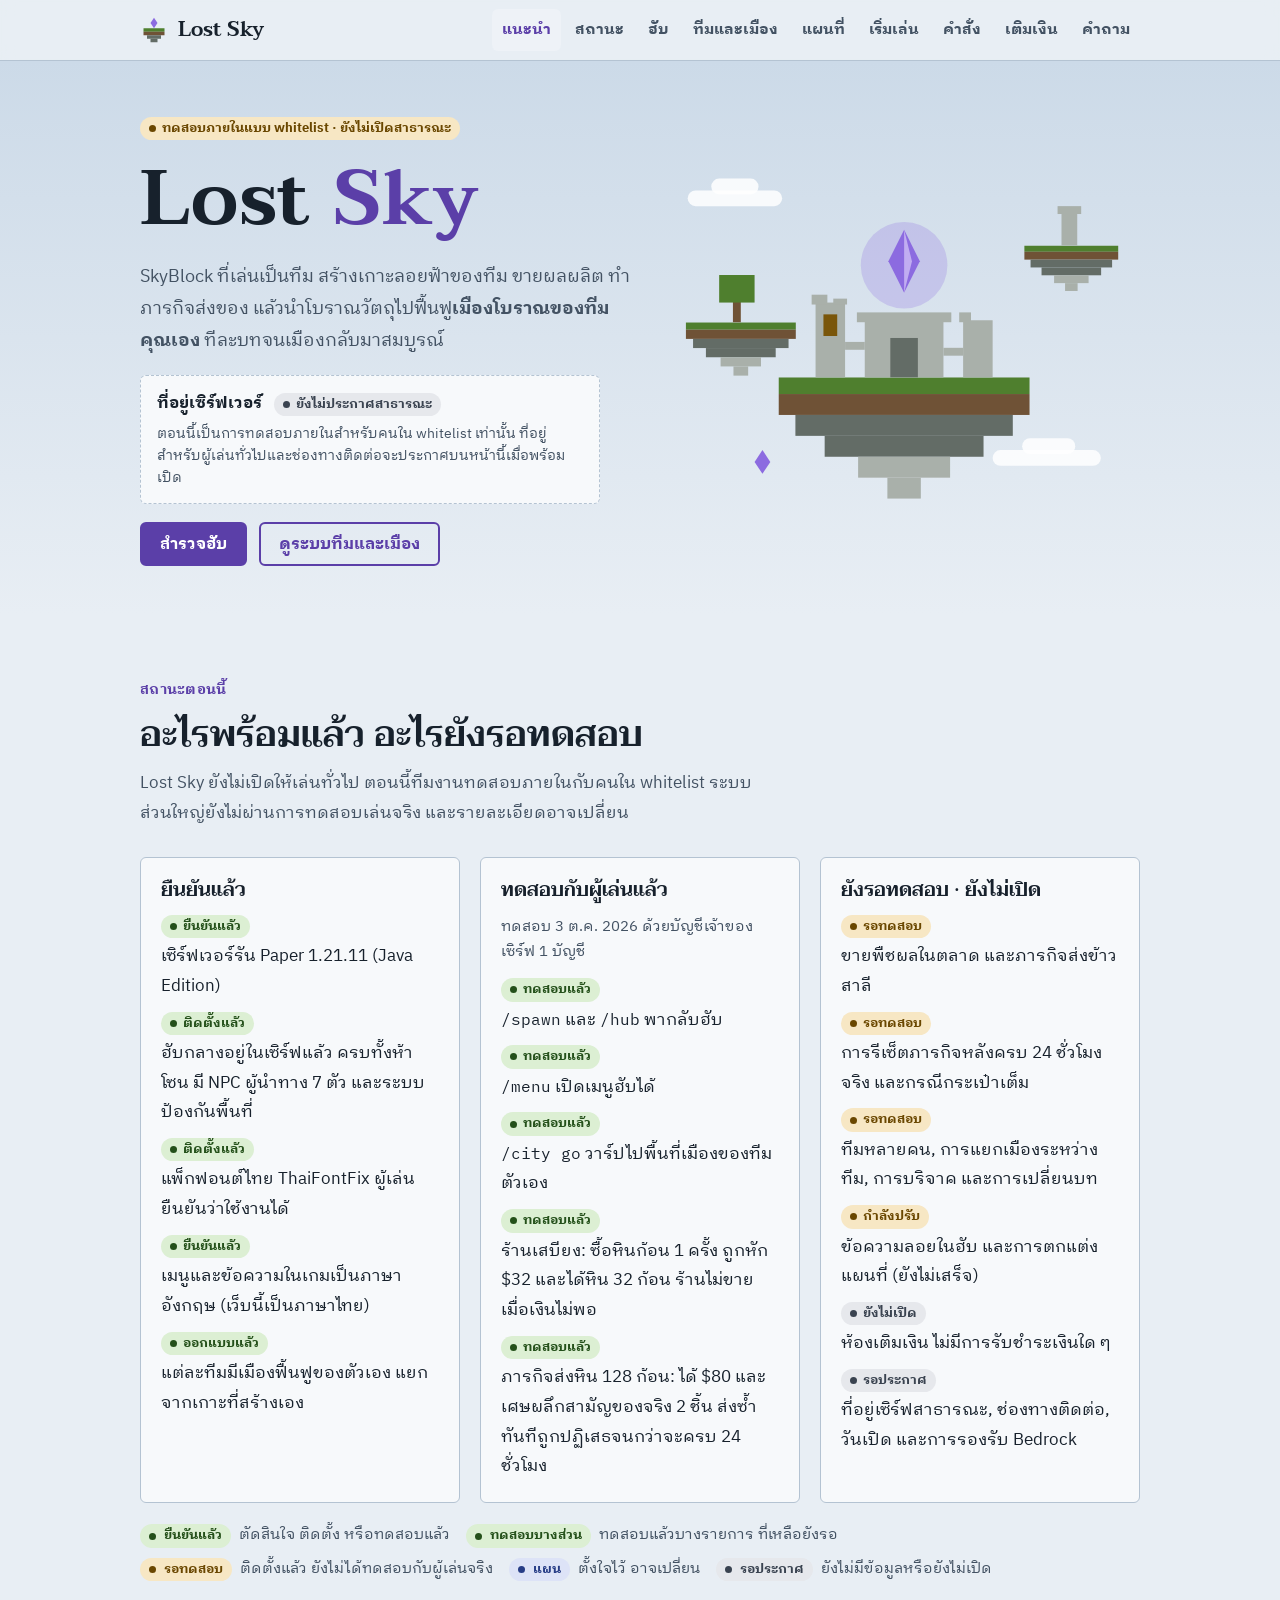
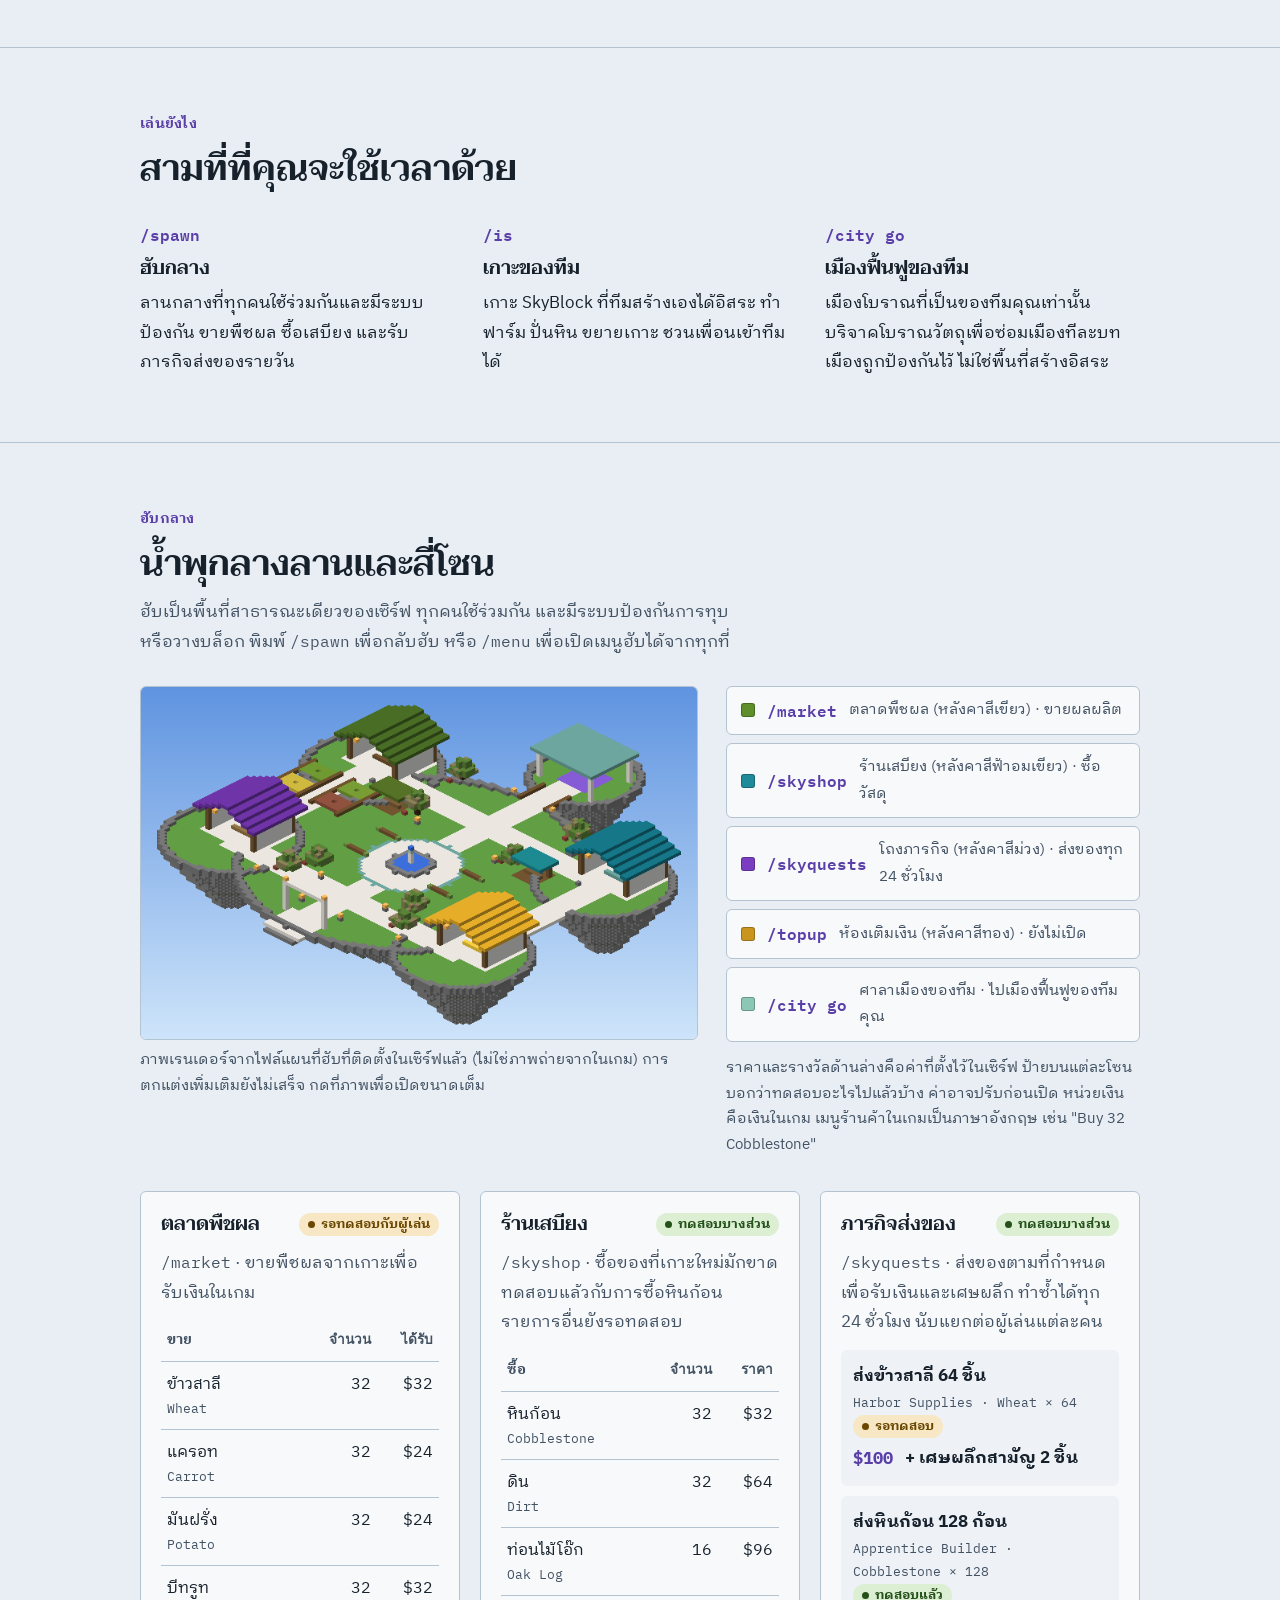
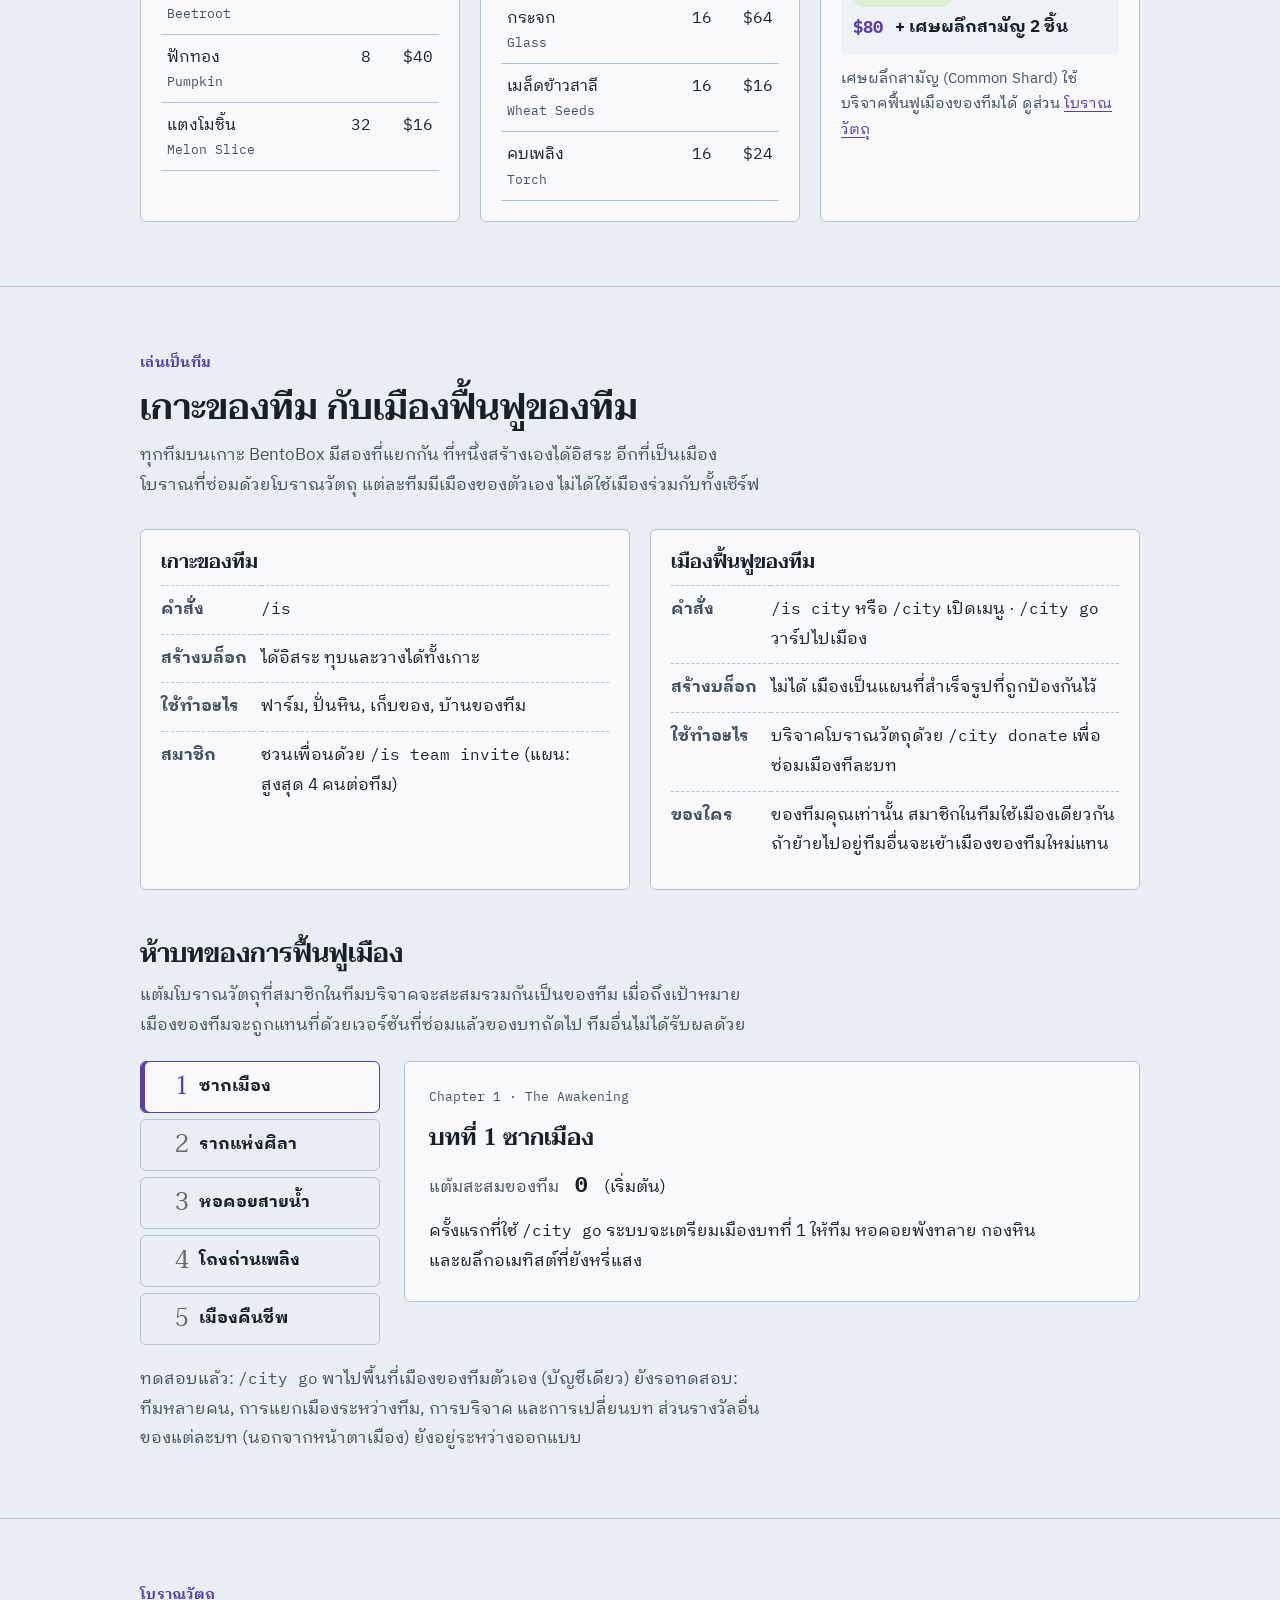
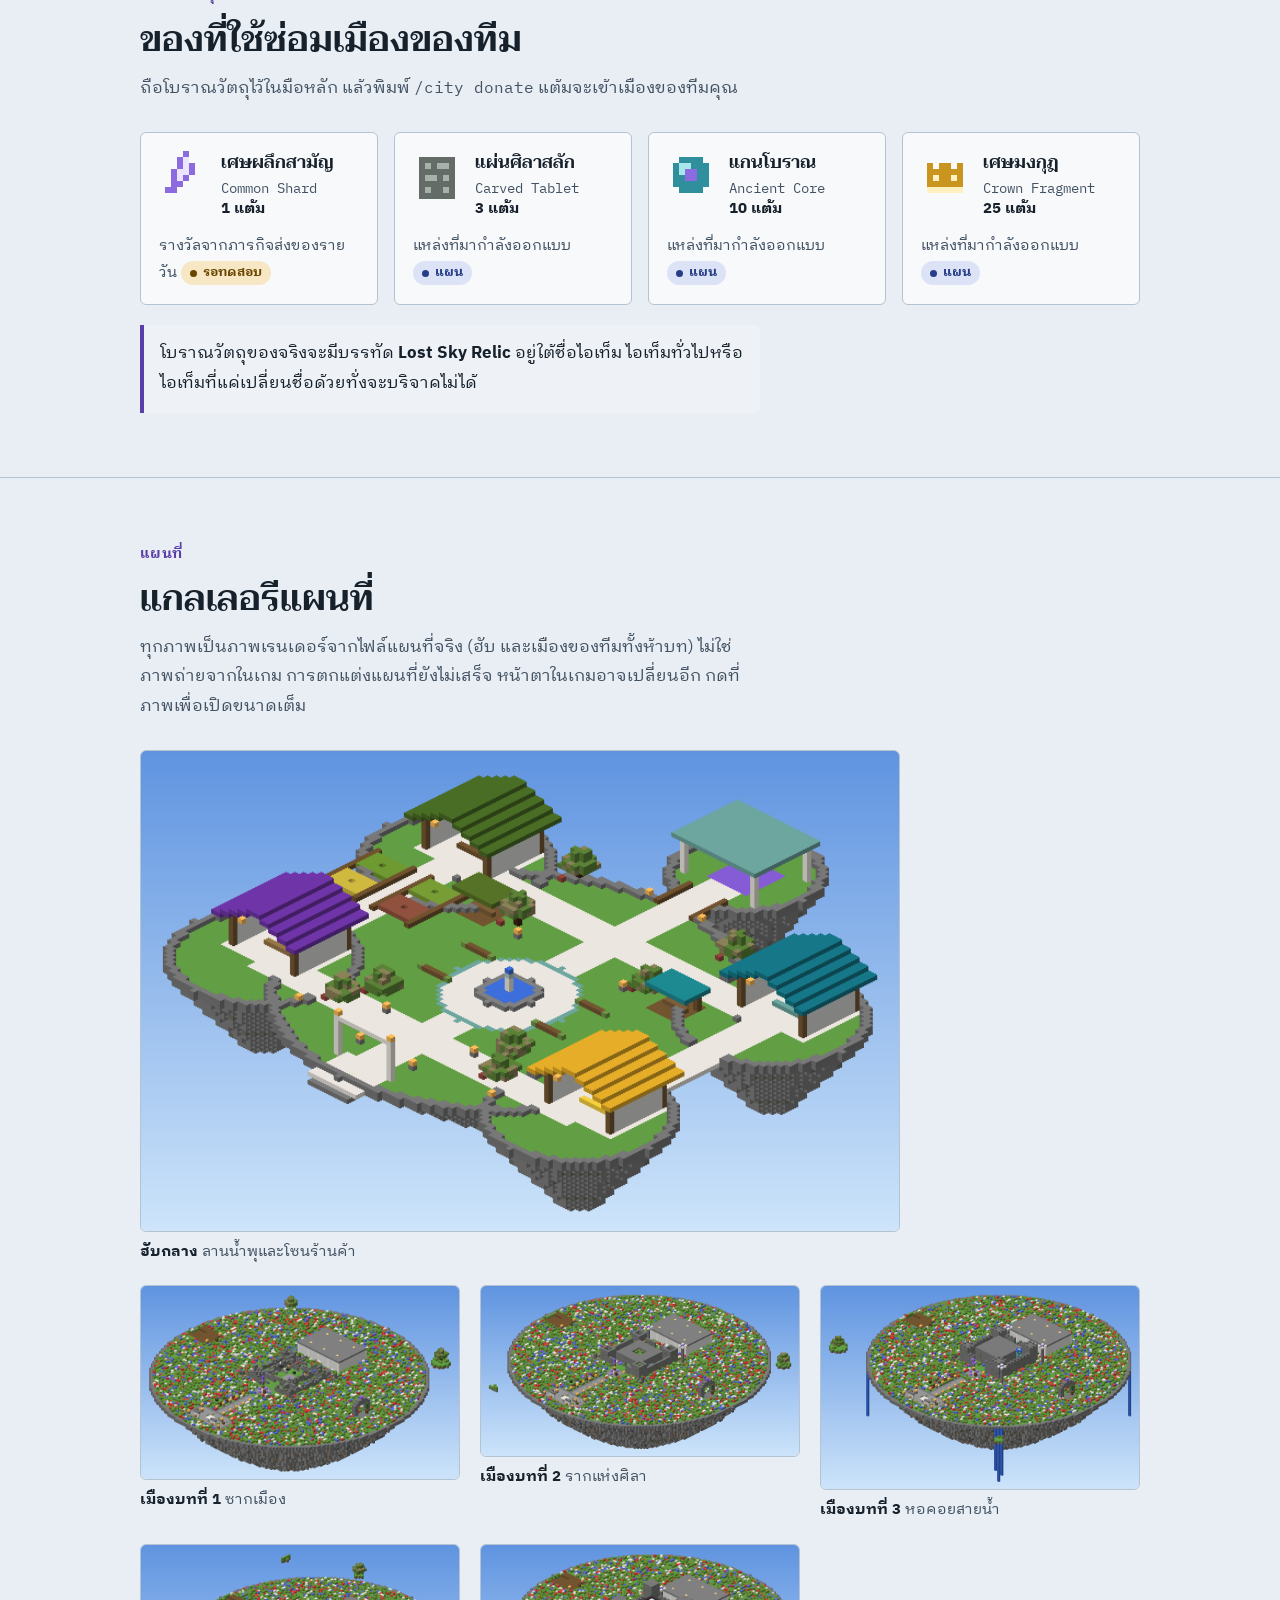
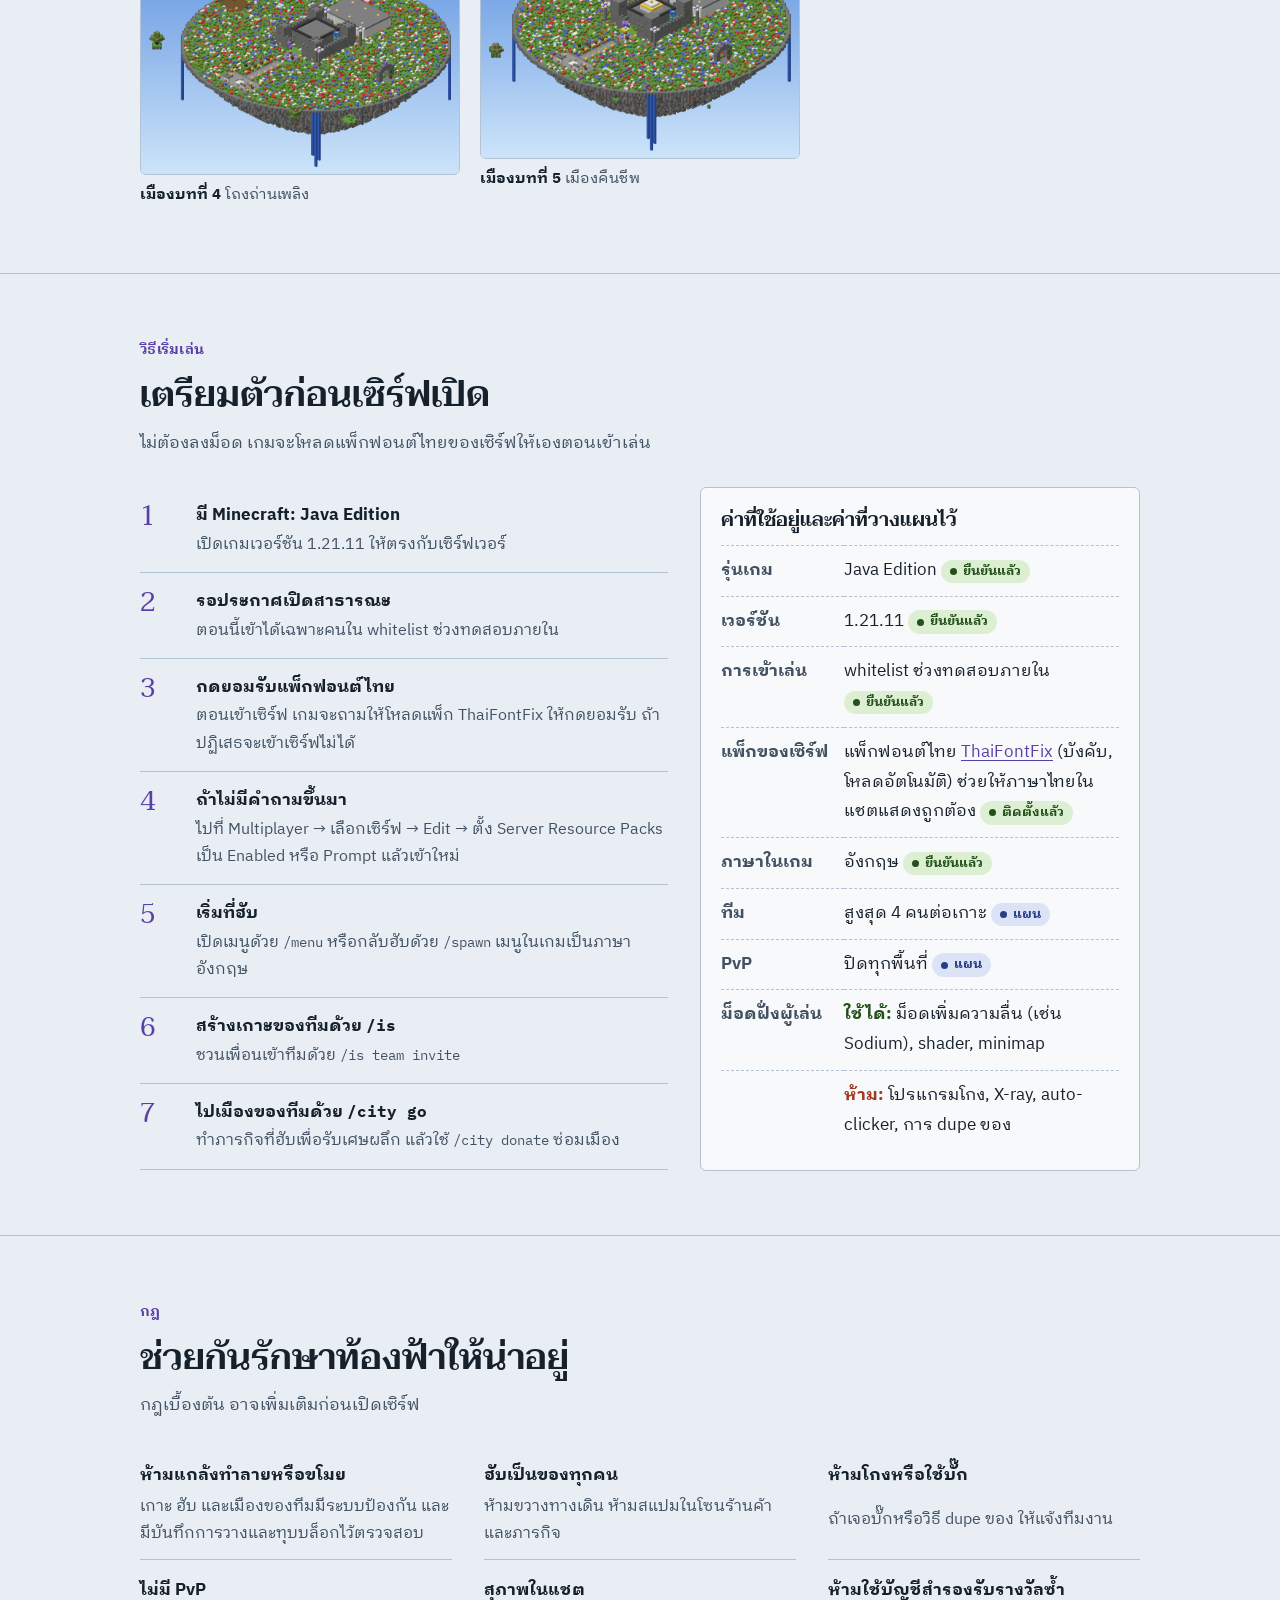
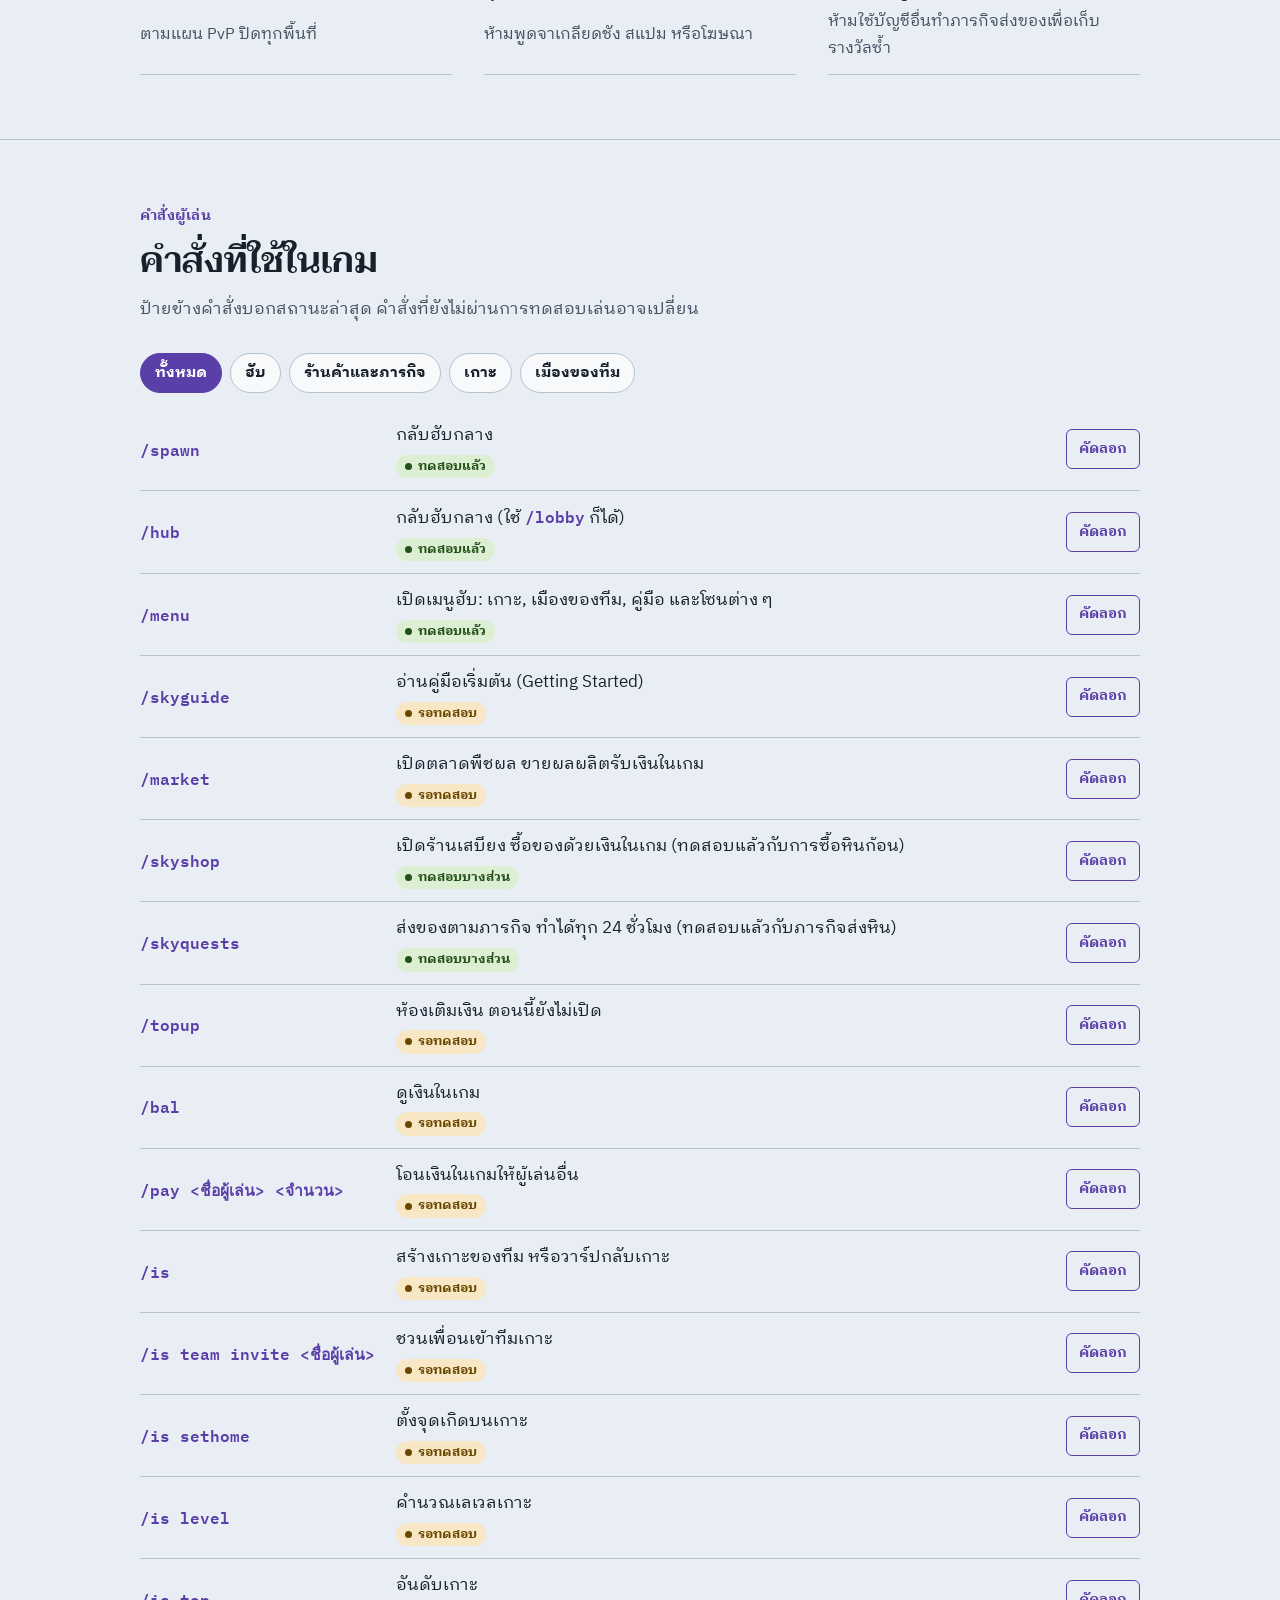
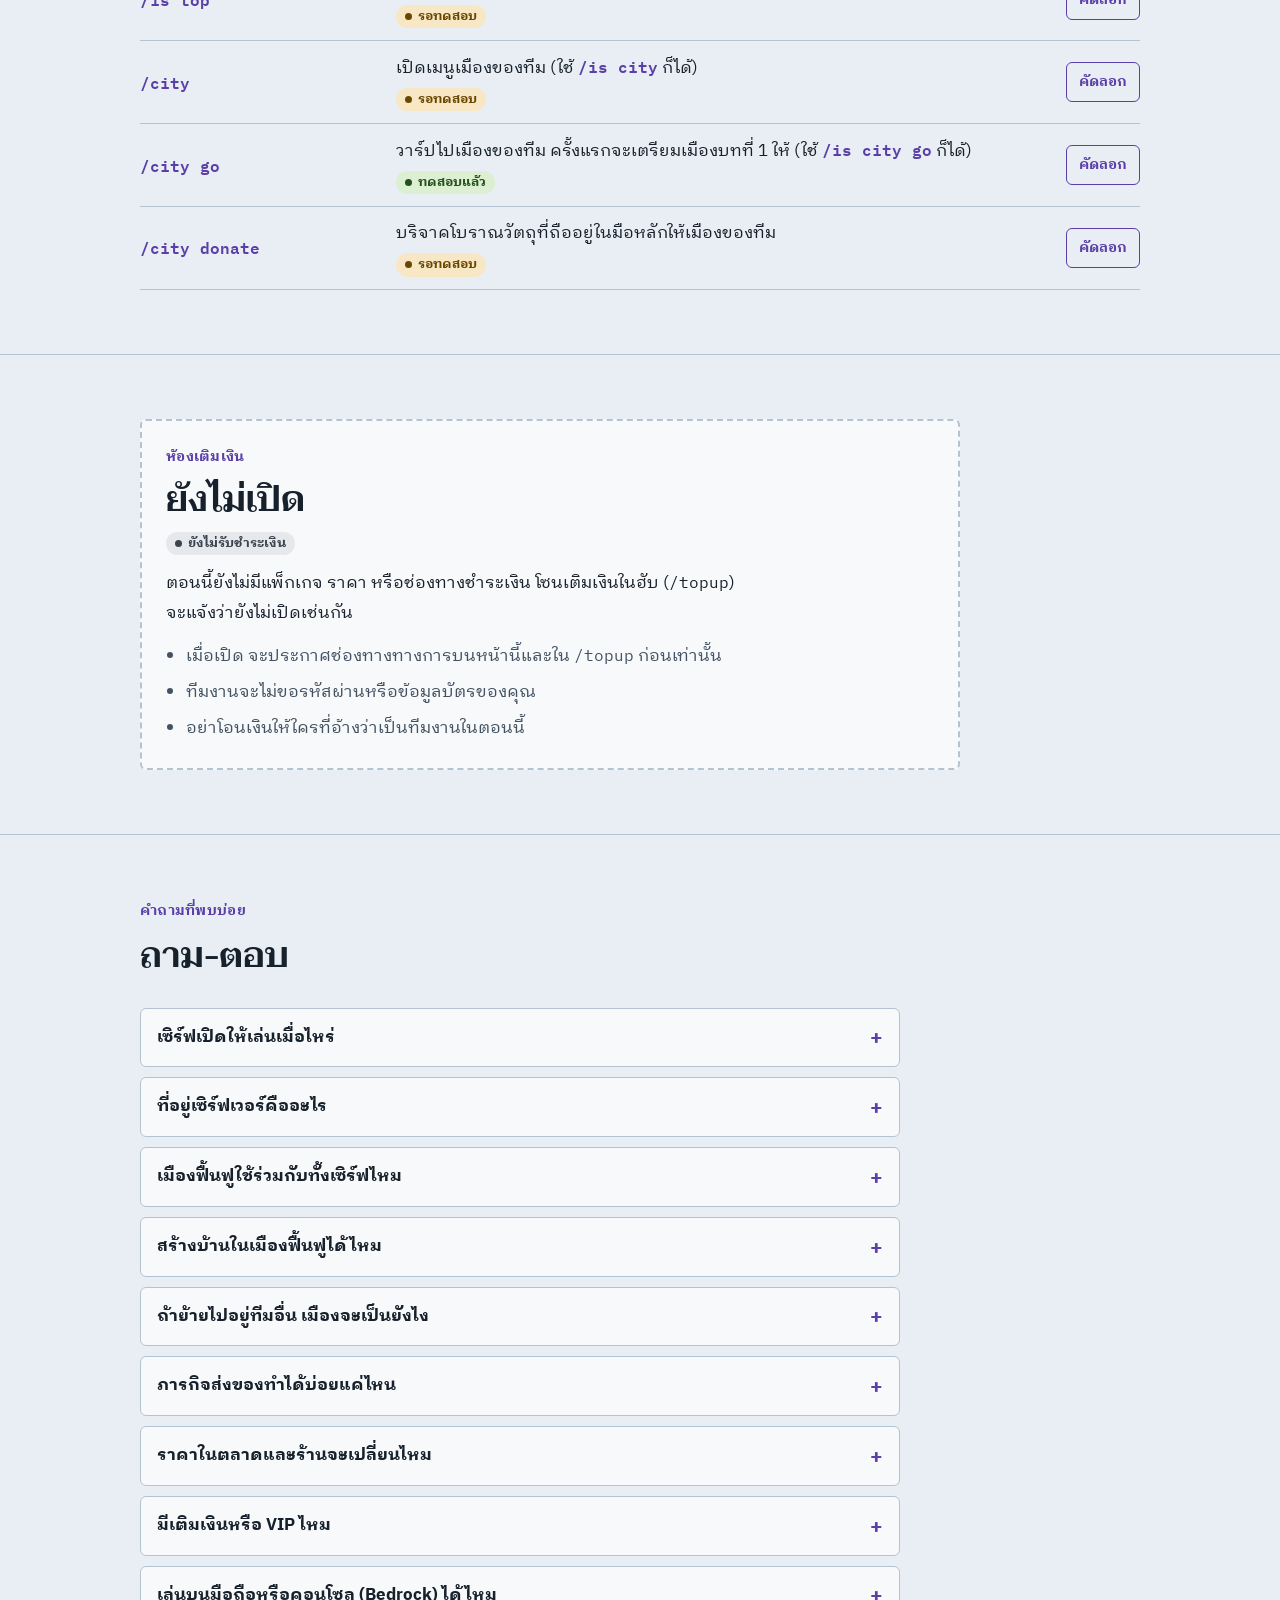
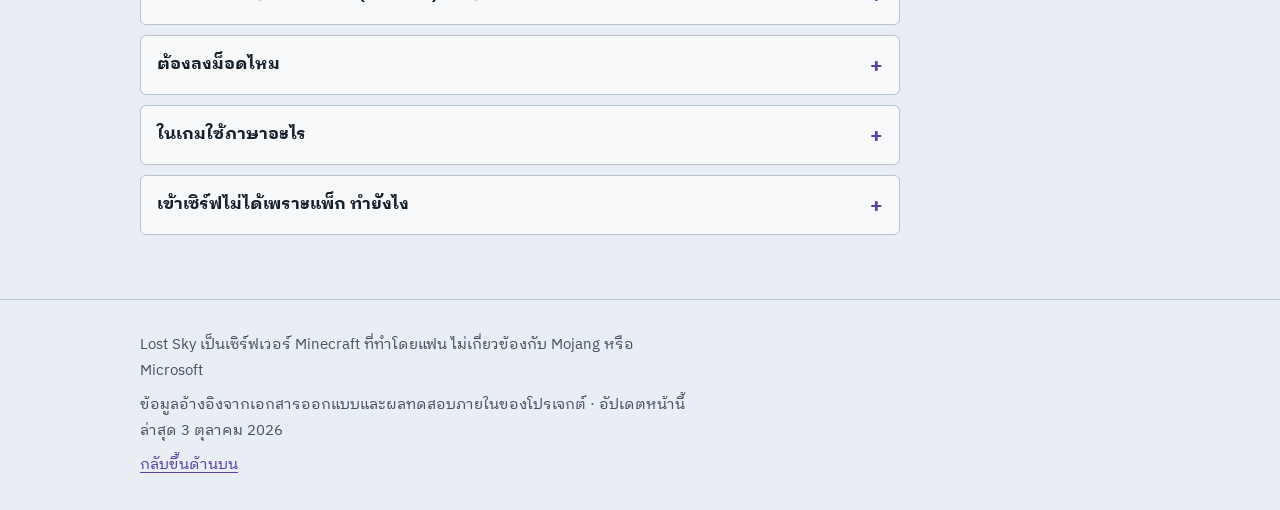
==== commit f690f92d: "Website: player-test results, Thai font pack join steps, English game UI - Status card with exact ve" ====
--- a/website/index.html
+++ b/website/index.html
@@ -124,30 +124,38 @@
           <h3>ยืนยันแล้ว</h3>
           <ul>
             <li><span class="badge b-ok">ยืนยันแล้ว</span> เซิร์ฟเวอร์รัน Paper 1.21.11 (Java Edition)</li>
-            <li><span class="badge b-ok">ยืนยันแล้ว</span> ทุกทีมมีเมืองฟื้นฟูของตัวเอง แยกจากทีมอื่น และแยกจากเกาะที่สร้างเอง</li>
             <li><span class="badge b-ok">ติดตั้งแล้ว</span> ฮับกลางอยู่ในเซิร์ฟแล้ว ครบทั้งห้าโซน มี NPC ผู้นำทาง 7 ตัว และระบบป้องกันพื้นที่</li>
-            <li><span class="badge b-ok">ทดสอบแล้ว</span> <code>/spawn</code> และ <code>/hub</code> พากลับฮับได้ในการทดสอบภายใน</li>
+            <li><span class="badge b-ok">ติดตั้งแล้ว</span> แพ็กฟอนต์ไทย ThaiFontFix ผู้เล่นยืนยันว่าใช้งานได้</li>
+            <li><span class="badge b-ok">ยืนยันแล้ว</span> เมนูและข้อความในเกมเป็นภาษาอังกฤษ (เว็บนี้เป็นภาษาไทย)</li>
+            <li><span class="badge b-ok">ออกแบบแล้ว</span> แต่ละทีมมีเมืองฟื้นฟูของตัวเอง แยกจากเกาะที่สร้างเอง</li>
           </ul>
         </div>
         <div class="status-card">
-          <h3>ติดตั้งแล้ว · รอทดสอบกับผู้เล่น</h3>
+          <h3>ทดสอบกับผู้เล่นแล้ว</h3>
+          <p class="muted small">ทดสอบ 3 ต.ค. 2026 ด้วยบัญชีเจ้าของเซิร์ฟ 1 บัญชี</p>
           <ul>
-            <li><span class="badge b-draft">รอทดสอบ</span> ซื้อขายในตลาดพืชผลและร้านเสบียง</li>
-            <li><span class="badge b-draft">รอทดสอบ</span> ส่งของในภารกิจรายวัน</li>
-            <li><span class="badge b-draft">รอทดสอบ</span> เมนูฮับ (<code>/menu</code>) และการวาร์ปไปเมืองของทีม (<code>/city go</code>)</li>
+            <li><span class="badge b-ok">ทดสอบแล้ว</span> <code>/spawn</code> และ <code>/hub</code> พากลับฮับ</li>
+            <li><span class="badge b-ok">ทดสอบแล้ว</span> <code>/menu</code> เปิดเมนูฮับได้</li>
+            <li><span class="badge b-ok">ทดสอบแล้ว</span> <code>/city go</code> วาร์ปไปพื้นที่เมืองของทีมตัวเอง</li>
+            <li><span class="badge b-ok">ทดสอบแล้ว</span> ร้านเสบียง: ซื้อหินก้อน 1 ครั้ง ถูกหัก $32 และได้หิน 32 ก้อน ร้านไม่ขายเมื่อเงินไม่พอ</li>
+            <li><span class="badge b-ok">ทดสอบแล้ว</span> ภารกิจส่งหิน 128 ก้อน: ได้ $80 และเศษผลึกสามัญของจริง 2 ชิ้น ส่งซ้ำทันทีถูกปฏิเสธจนกว่าจะครบ 24 ชั่วโมง</li>
           </ul>
         </div>
         <div class="status-card">
-          <h3>ยังไม่เปิด · รอประกาศ</h3>
+          <h3>ยังรอทดสอบ · ยังไม่เปิด</h3>
           <ul>
+            <li><span class="badge b-draft">รอทดสอบ</span> ขายพืชผลในตลาด และภารกิจส่งข้าวสาลี</li>
+            <li><span class="badge b-draft">รอทดสอบ</span> การรีเซ็ตภารกิจหลังครบ 24 ชั่วโมงจริง และกรณีกระเป๋าเต็ม</li>
+            <li><span class="badge b-draft">รอทดสอบ</span> ทีมหลายคน, การแยกเมืองระหว่างทีม, การบริจาค และการเปลี่ยนบท</li>
+            <li><span class="badge b-draft">กำลังปรับ</span> ข้อความลอยในฮับ และการตกแต่งแผนที่ (ยังไม่เสร็จ)</li>
             <li><span class="badge b-wait">ยังไม่เปิด</span> ห้องเติมเงิน ไม่มีการรับชำระเงินใด ๆ</li>
-            <li><span class="badge b-wait">รอประกาศ</span> ที่อยู่เซิร์ฟสาธารณะ, ช่องทางติดต่อ และวันเปิด</li>
-            <li><span class="badge b-wait">รอประกาศ</span> จะรองรับ Bedrock (มือถือ, คอนโซล) หรือไม่</li>
+            <li><span class="badge b-wait">รอประกาศ</span> ที่อยู่เซิร์ฟสาธารณะ, ช่องทางติดต่อ, วันเปิด และการรองรับ Bedrock</li>
           </ul>
         </div>
       </div>
       <div class="legend" aria-label="ความหมายของป้ายสถานะ">
         <span><span class="badge b-ok">ยืนยันแล้ว</span> ตัดสินใจ ติดตั้ง หรือทดสอบแล้ว</span>
+        <span><span class="badge b-ok">ทดสอบบางส่วน</span> ทดสอบแล้วบางรายการ ที่เหลือยังรอ</span>
         <span><span class="badge b-draft">รอทดสอบ</span> ติดตั้งแล้ว ยังไม่ได้ทดสอบกับผู้เล่นจริง</span>
         <span><span class="badge b-plan">แผน</span> ตั้งใจไว้ อาจเปลี่ยน</span>
         <span><span class="badge b-wait">รอประกาศ</span> ยังไม่มีข้อมูลหรือยังไม่เปิด</span>
@@ -194,16 +202,16 @@
       <div class="hub-layout">
         <figure class="hub-map">
           <a href="assets/spawn-market.png"><img src="assets/spawn-market.png" width="692" height="438" alt="ภาพเรนเดอร์ฮับกลาง: เกาะลอยฟ้าที่มีน้ำพุสีฟ้าอยู่กลางลานหินสีขาว ทางเดินแยกออกสี่ทิศ รอบลานมีศาลาหลังคาสีต่าง ๆ คือ หลังคาสีเขียวของตลาดพืชผล หลังคาสีฟ้าอมเขียวของร้านเสบียง หลังคาสีม่วงของโถงภารกิจ หลังคาสีทองของห้องเติมเงิน และศาลาหลังคาสีเขียวอ่อนของจุดไปเมืองของทีม มีต้นไม้ แปลงผัก และซุ้มทางเข้าอยู่ตามขอบเกาะ"></a>
-          <figcaption>ภาพเรนเดอร์จากไฟล์แผนที่ฮับที่ติดตั้งในเซิร์ฟแล้ว (ไม่ใช่ภาพถ่ายจากในเกม) กดที่ภาพเพื่อเปิดขนาดเต็ม</figcaption>
+          <figcaption>ภาพเรนเดอร์จากไฟล์แผนที่ฮับที่ติดตั้งในเซิร์ฟแล้ว (ไม่ใช่ภาพถ่ายจากในเกม) การตกแต่งเพิ่มเติมยังไม่เสร็จ กดที่ภาพเพื่อเปิดขนาดเต็ม</figcaption>
         </figure>
 
         <div class="zones">
           <a class="zone-link" href="#zone-market"><i class="sw sw-market" aria-hidden="true"></i><code>/market</code><span>ตลาดพืชผล (หลังคาสีเขียว) · ขายผลผลิต</span></a>
-          <a class="zone-link" href="#zone-shop"><i class="sw sw-shop" aria-hidden="true"></i><code>/skyshop</code><span>ร้านเสบียง (หลังคาสีฟ้าอมเขียว) · ซื้อของเริ่มต้น</span></a>
+          <a class="zone-link" href="#zone-shop"><i class="sw sw-shop" aria-hidden="true"></i><code>/skyshop</code><span>ร้านเสบียง (หลังคาสีฟ้าอมเขียว) · ซื้อวัสดุ</span></a>
           <a class="zone-link" href="#zone-quests"><i class="sw sw-quest" aria-hidden="true"></i><code>/skyquests</code><span>โถงภารกิจ (หลังคาสีม่วง) · ส่งของทุก 24 ชั่วโมง</span></a>
           <a class="zone-link" href="#topup"><i class="sw sw-topup" aria-hidden="true"></i><code>/topup</code><span>ห้องเติมเงิน (หลังคาสีทอง) · ยังไม่เปิด</span></a>
           <a class="zone-link" href="#team"><i class="sw sw-city" aria-hidden="true"></i><code>/city go</code><span>ศาลาเมืองของทีม · ไปเมืองฟื้นฟูของทีมคุณ</span></a>
-          <p class="muted small">ราคาและรางวัลด้านล่างคือค่าที่ตั้งไว้ในเซิร์ฟแล้ว ยังไม่ได้ทดสอบซื้อขายกับผู้เล่นจริง และอาจปรับก่อนเปิด หน่วยเงินคือเงินในเกม</p>
+          <p class="muted small">ราคาและรางวัลด้านล่างคือค่าที่ตั้งไว้ในเซิร์ฟ ป้ายบนแต่ละโซนบอกว่าทดสอบอะไรไปแล้วบ้าง ค่าอาจปรับก่อนเปิด หน่วยเงินคือเงินในเกม เมนูร้านค้าในเกมเป็นภาษาอังกฤษ เช่น "Buy 32 Cobblestone"</p>
         </div>
       </div>
 
@@ -233,9 +241,9 @@
         <article class="zone-card" id="zone-shop" aria-labelledby="zs-h">
           <div class="zone-head">
             <h3 id="zs-h">ร้านเสบียง</h3>
-            <span class="badge b-draft">รอทดสอบกับผู้เล่น</span>
-          </div>
-          <p class="muted"><code>/skyshop</code> · ซื้อของที่เกาะใหม่มักขาด</p>
+            <span class="badge b-ok">ทดสอบบางส่วน</span>
+          </div>
+          <p class="muted"><code>/skyshop</code> · ซื้อของที่เกาะใหม่มักขาด ทดสอบแล้วกับการซื้อหินก้อน รายการอื่นยังรอทดสอบ</p>
           <div class="table-wrap">
             <table>
               <caption class="sr-only">ราคาสินค้าในร้านเสบียง</caption>
@@ -255,16 +263,16 @@
         <article class="zone-card" id="zone-quests" aria-labelledby="zq-h">
           <div class="zone-head">
             <h3 id="zq-h">ภารกิจส่งของ</h3>
-            <span class="badge b-draft">รอทดสอบกับผู้เล่น</span>
+            <span class="badge b-ok">ทดสอบบางส่วน</span>
           </div>
           <p class="muted"><code>/skyquests</code> · ส่งของตามที่กำหนดเพื่อรับเงินและเศษผลึก ทำซ้ำได้ทุก 24 ชั่วโมง นับแยกต่อผู้เล่นแต่ละคน</p>
           <ul class="quest-list">
             <li>
-              <div><b>ส่งข้าวสาลี 64 ชิ้น</b><span class="en">Wheat × 64</span></div>
+              <div><b>ส่งข้าวสาลี 64 ชิ้น</b><span class="en">Harbor Supplies · Wheat × 64</span><span class="badge b-draft">รอทดสอบ</span></div>
               <div class="reward"><span>$100</span><span>+ เศษผลึกสามัญ 2 ชิ้น</span></div>
             </li>
             <li>
-              <div><b>ส่งหินก้อน 128 ก้อน</b><span class="en">Cobblestone × 128</span></div>
+              <div><b>ส่งหินก้อน 128 ก้อน</b><span class="en">Apprentice Builder · Cobblestone × 128</span><span class="badge b-ok">ทดสอบแล้ว</span></div>
               <div class="reward"><span>$80</span><span>+ เศษผลึกสามัญ 2 ชิ้น</span></div>
             </li>
           </ul>
@@ -350,7 +358,7 @@
           </div>
         </div>
       </div>
-      <p class="season-note">ระบบเมืองของทีมยังรอทดสอบเล่น: การสร้างเมือง, การวาร์ป, การบริจาค และการเปลี่ยนบท ส่วนรางวัลอื่นของแต่ละบท (นอกจากหน้าตาเมือง) ยังอยู่ระหว่างออกแบบ</p>
+      <p class="season-note">ทดสอบแล้ว: <code>/city go</code> พาไปพื้นที่เมืองของทีมตัวเอง (บัญชีเดียว) ยังรอทดสอบ: ทีมหลายคน, การแยกเมืองระหว่างทีม, การบริจาค และการเปลี่ยนบท ส่วนรางวัลอื่นของแต่ละบท (นอกจากหน้าตาเมือง) ยังอยู่ระหว่างออกแบบ</p>
     </div>
   </section>
 
@@ -378,7 +386,7 @@
       <div class="sec-head">
         <span class="eyebrow">แผนที่</span>
         <h2 id="gallery-h">แกลเลอรีแผนที่</h2>
-        <p class="muted">ทุกภาพเป็นภาพเรนเดอร์จากไฟล์แผนที่จริง (ฮับ และเมืองของทีมทั้งห้าบท) ไม่ใช่ภาพถ่ายจากในเกม กดที่ภาพเพื่อเปิดขนาดเต็ม</p>
+        <p class="muted">ทุกภาพเป็นภาพเรนเดอร์จากไฟล์แผนที่จริง (ฮับ และเมืองของทีมทั้งห้าบท) ไม่ใช่ภาพถ่ายจากในเกม การตกแต่งแผนที่ยังไม่เสร็จ หน้าตาในเกมอาจเปลี่ยนอีก กดที่ภาพเพื่อเปิดขนาดเต็ม</p>
       </div>
       <div class="gallery">
         <figure class="shot wide"><a href="assets/spawn-market.png"><img src="assets/spawn-market.png" width="692" height="438" loading="lazy" alt="ภาพเรนเดอร์ฮับกลางมุมสูง: น้ำพุสีฟ้ากลางลานหินขาว ทางเดินสี่ทิศ และศาลาหลังคาสีเขียว ฟ้าอมเขียว ม่วง ทอง และเขียวอ่อน ล้อมรอบลานบนเกาะลอยฟ้า"></a><figcaption><b>ฮับกลาง</b> ลานน้ำพุและโซนร้านค้า</figcaption></figure>
@@ -397,13 +405,15 @@
       <div class="sec-head">
         <span class="eyebrow">วิธีเริ่มเล่น</span>
         <h2 id="start-h">เตรียมตัวก่อนเซิร์ฟเปิด</h2>
-        <p class="muted">ไม่ต้องลงม็อดหรือดาวน์โหลดอะไรจากเรา ใช้ Minecraft ปกติได้เลย</p>
+        <p class="muted">ไม่ต้องลงม็อด เกมจะโหลดแพ็กฟอนต์ไทยของเซิร์ฟให้เองตอนเข้าเล่น</p>
       </div>
       <div class="start-grid">
         <ol class="steps">
           <li><strong>มี Minecraft: Java Edition</strong><span>เปิดเกมเวอร์ชัน 1.21.11 ให้ตรงกับเซิร์ฟเวอร์</span></li>
           <li><strong>รอประกาศเปิดสาธารณะ</strong><span>ตอนนี้เข้าได้เฉพาะคนใน whitelist ช่วงทดสอบภายใน</span></li>
-          <li><strong>เข้าเซิร์ฟแล้วเริ่มที่ฮับ</strong><span>เปิดเมนูด้วย <code>/menu</code> หรือกลับฮับด้วย <code>/spawn</code></span></li>
+          <li><strong>กดยอมรับแพ็กฟอนต์ไทย</strong><span>ตอนเข้าเซิร์ฟ เกมจะถามให้โหลดแพ็ก ThaiFontFix ให้กดยอมรับ ถ้าปฏิเสธจะเข้าเซิร์ฟไม่ได้</span></li>
+          <li><strong>ถ้าไม่มีคำถามขึ้นมา</strong><span>ไปที่ Multiplayer → เลือกเซิร์ฟ → Edit → ตั้ง Server Resource Packs เป็น Enabled หรือ Prompt แล้วเข้าใหม่</span></li>
+          <li><strong>เริ่มที่ฮับ</strong><span>เปิดเมนูด้วย <code>/menu</code> หรือกลับฮับด้วย <code>/spawn</code> เมนูในเกมเป็นภาษาอังกฤษ</span></li>
           <li><strong>สร้างเกาะของทีมด้วย <code>/is</code></strong><span>ชวนเพื่อนเข้าทีมด้วย <code>/is team invite</code></span></li>
           <li><strong>ไปเมืองของทีมด้วย <code>/city go</code></strong><span>ทำภารกิจที่ฮับเพื่อรับเศษผลึก แล้วใช้ <code>/city donate</code> ซ่อมเมือง</span></li>
         </ol>
@@ -415,6 +425,8 @@
             <dt>รุ่นเกม</dt><dd>Java Edition <span class="badge b-ok">ยืนยันแล้ว</span></dd>
             <dt>เวอร์ชัน</dt><dd>1.21.11 <span class="badge b-ok">ยืนยันแล้ว</span></dd>
             <dt>การเข้าเล่น</dt><dd>whitelist ช่วงทดสอบภายใน <span class="badge b-ok">ยืนยันแล้ว</span></dd>
+            <dt>แพ็กของเซิร์ฟ</dt><dd>แพ็กฟอนต์ไทย <a href="https://modrinth.com/resourcepack/thaifontfix" rel="noopener">ThaiFontFix</a> (บังคับ, โหลดอัตโนมัติ) ช่วยให้ภาษาไทยในแชตแสดงถูกต้อง <span class="badge b-ok">ติดตั้งแล้ว</span></dd>
+            <dt>ภาษาในเกม</dt><dd>อังกฤษ <span class="badge b-ok">ยืนยันแล้ว</span></dd>
             <dt>ทีม</dt><dd>สูงสุด 4 คนต่อเกาะ <span class="badge b-plan">แผน</span></dd>
             <dt>PvP</dt><dd>ปิดทุกพื้นที่ <span class="badge b-plan">แผน</span></dd>
             <dt>ม็อดฝั่งผู้เล่น</dt><dd><span class="ok">ใช้ได้:</span> ม็อดเพิ่มความลื่น (เช่น Sodium), shader, minimap</dd>
@@ -462,11 +474,11 @@
       <ul class="cmd-list">
         <li class="cmd" data-group="hub"><code>/spawn</code><div class="desc"><span>กลับฮับกลาง</span><span class="badge b-ok">ทดสอบแล้ว</span></div><button class="copy" type="button" data-copy="/spawn" aria-label="คัดลอกคำสั่ง /spawn">คัดลอก</button></li>
         <li class="cmd" data-group="hub"><code>/hub</code><div class="desc"><span>กลับฮับกลาง (ใช้ <code>/lobby</code> ก็ได้)</span><span class="badge b-ok">ทดสอบแล้ว</span></div><button class="copy" type="button" data-copy="/hub" aria-label="คัดลอกคำสั่ง /hub">คัดลอก</button></li>
-        <li class="cmd" data-group="hub"><code>/menu</code><div class="desc"><span>เปิดเมนูฮับ: เกาะ, เมืองของทีม, คู่มือ และโซนต่าง ๆ</span><span class="badge b-draft">รอทดสอบ</span></div><button class="copy" type="button" data-copy="/menu" aria-label="คัดลอกคำสั่ง /menu">คัดลอก</button></li>
-        <li class="cmd" data-group="hub"><code>/skyguide</code><div class="desc"><span>อ่านคู่มือเริ่มต้นภาษาไทย</span><span class="badge b-draft">รอทดสอบ</span></div><button class="copy" type="button" data-copy="/skyguide" aria-label="คัดลอกคำสั่ง /skyguide">คัดลอก</button></li>
+        <li class="cmd" data-group="hub"><code>/menu</code><div class="desc"><span>เปิดเมนูฮับ: เกาะ, เมืองของทีม, คู่มือ และโซนต่าง ๆ</span><span class="badge b-ok">ทดสอบแล้ว</span></div><button class="copy" type="button" data-copy="/menu" aria-label="คัดลอกคำสั่ง /menu">คัดลอก</button></li>
+        <li class="cmd" data-group="hub"><code>/skyguide</code><div class="desc"><span>อ่านคู่มือเริ่มต้น (Getting Started)</span><span class="badge b-draft">รอทดสอบ</span></div><button class="copy" type="button" data-copy="/skyguide" aria-label="คัดลอกคำสั่ง /skyguide">คัดลอก</button></li>
         <li class="cmd" data-group="shop"><code>/market</code><div class="desc"><span>เปิดตลาดพืชผล ขายผลผลิตรับเงินในเกม</span><span class="badge b-draft">รอทดสอบ</span></div><button class="copy" type="button" data-copy="/market" aria-label="คัดลอกคำสั่ง /market">คัดลอก</button></li>
-        <li class="cmd" data-group="shop"><code>/skyshop</code><div class="desc"><span>เปิดร้านเสบียง ซื้อของด้วยเงินในเกม</span><span class="badge b-draft">รอทดสอบ</span></div><button class="copy" type="button" data-copy="/skyshop" aria-label="คัดลอกคำสั่ง /skyshop">คัดลอก</button></li>
-        <li class="cmd" data-group="shop"><code>/skyquests</code><div class="desc"><span>ส่งของตามภารกิจ ทำได้ทุก 24 ชั่วโมง</span><span class="badge b-draft">รอทดสอบ</span></div><button class="copy" type="button" data-copy="/skyquests" aria-label="คัดลอกคำสั่ง /skyquests">คัดลอก</button></li>
+        <li class="cmd" data-group="shop"><code>/skyshop</code><div class="desc"><span>เปิดร้านเสบียง ซื้อของด้วยเงินในเกม (ทดสอบแล้วกับการซื้อหินก้อน)</span><span class="badge b-ok">ทดสอบบางส่วน</span></div><button class="copy" type="button" data-copy="/skyshop" aria-label="คัดลอกคำสั่ง /skyshop">คัดลอก</button></li>
+        <li class="cmd" data-group="shop"><code>/skyquests</code><div class="desc"><span>ส่งของตามภารกิจ ทำได้ทุก 24 ชั่วโมง (ทดสอบแล้วกับภารกิจส่งหิน)</span><span class="badge b-ok">ทดสอบบางส่วน</span></div><button class="copy" type="button" data-copy="/skyquests" aria-label="คัดลอกคำสั่ง /skyquests">คัดลอก</button></li>
         <li class="cmd" data-group="shop"><code>/topup</code><div class="desc"><span>ห้องเติมเงิน ตอนนี้ยังไม่เปิด</span><span class="badge b-draft">รอทดสอบ</span></div><button class="copy" type="button" data-copy="/topup" aria-label="คัดลอกคำสั่ง /topup">คัดลอก</button></li>
         <li class="cmd" data-group="shop"><code>/bal</code><div class="desc"><span>ดูเงินในเกม</span><span class="badge b-draft">รอทดสอบ</span></div><button class="copy" type="button" data-copy="/bal" aria-label="คัดลอกคำสั่ง /bal">คัดลอก</button></li>
         <li class="cmd" data-group="shop"><code>/pay &lt;ชื่อผู้เล่น&gt; &lt;จำนวน&gt;</code><div class="desc"><span>โอนเงินในเกมให้ผู้เล่นอื่น</span><span class="badge b-draft">รอทดสอบ</span></div><button class="copy" type="button" data-copy="/pay " aria-label="คัดลอกคำสั่ง /pay">คัดลอก</button></li>
@@ -476,7 +488,7 @@
         <li class="cmd" data-group="island"><code>/is level</code><div class="desc"><span>คำนวณเลเวลเกาะ</span><span class="badge b-draft">รอทดสอบ</span></div><button class="copy" type="button" data-copy="/is level" aria-label="คัดลอกคำสั่ง /is level">คัดลอก</button></li>
         <li class="cmd" data-group="island"><code>/is top</code><div class="desc"><span>อันดับเกาะ</span><span class="badge b-draft">รอทดสอบ</span></div><button class="copy" type="button" data-copy="/is top" aria-label="คัดลอกคำสั่ง /is top">คัดลอก</button></li>
         <li class="cmd" data-group="city"><code>/city</code><div class="desc"><span>เปิดเมนูเมืองของทีม (ใช้ <code>/is city</code> ก็ได้)</span><span class="badge b-draft">รอทดสอบ</span></div><button class="copy" type="button" data-copy="/city" aria-label="คัดลอกคำสั่ง /city">คัดลอก</button></li>
-        <li class="cmd" data-group="city"><code>/city go</code><div class="desc"><span>วาร์ปไปเมืองของทีม ครั้งแรกจะเตรียมเมืองบทที่ 1 ให้ (ใช้ <code>/is city go</code> ก็ได้)</span><span class="badge b-draft">รอทดสอบ</span></div><button class="copy" type="button" data-copy="/city go" aria-label="คัดลอกคำสั่ง /city go">คัดลอก</button></li>
+        <li class="cmd" data-group="city"><code>/city go</code><div class="desc"><span>วาร์ปไปเมืองของทีม ครั้งแรกจะเตรียมเมืองบทที่ 1 ให้ (ใช้ <code>/is city go</code> ก็ได้)</span><span class="badge b-ok">ทดสอบแล้ว</span></div><button class="copy" type="button" data-copy="/city go" aria-label="คัดลอกคำสั่ง /city go">คัดลอก</button></li>
         <li class="cmd" data-group="city"><code>/city donate</code><div class="desc"><span>บริจาคโบราณวัตถุที่ถืออยู่ในมือหลักให้เมืองของทีม</span><span class="badge b-draft">รอทดสอบ</span></div><button class="copy" type="button" data-copy="/city donate" aria-label="คัดลอกคำสั่ง /city donate">คัดลอก</button></li>
       </ul>
       <p class="sr-only" id="copy-status" role="status" aria-live="polite"></p>
@@ -519,7 +531,9 @@
         <details><summary>ราคาในตลาดและร้านจะเปลี่ยนไหม</summary><div><p>อาจเปลี่ยน ราคาตอนนี้เป็นค่าที่กำลังติดตั้ง จะปรับหลังทดสอบเล่น</p></div></details>
         <details><summary>มีเติมเงินหรือ VIP ไหม</summary><div><p>ยังไม่เปิด ไม่มีการรับชำระเงิน แพ็กเกจ หรือราคาใด ๆ ในตอนนี้ ดูรายละเอียดในส่วน <a href="#topup">ห้องเติมเงิน</a></p></div></details>
         <details><summary>เล่นบนมือถือหรือคอนโซล (Bedrock) ได้ไหม</summary><div><p>ยังไม่ได้ตัดสินใจ ตอนนี้ทดสอบกับ Java Edition</p></div></details>
-        <details><summary>ต้องลงม็อดไหม</summary><div><p>ไม่ต้อง ใช้ Minecraft ปกติได้เลย ม็อดเพิ่มความลื่นหรือ shader ใช้ได้ แต่ห้ามโปรแกรมโกงทุกชนิด</p></div></details>
+        <details><summary>ต้องลงม็อดไหม</summary><div><p>ไม่ต้อง เซิร์ฟใช้แพ็กฟอนต์ไทย ThaiFontFix ซึ่งเกมจะโหลดให้เองตอนเข้าเล่น แค่กดยอมรับ ม็อดเพิ่มความลื่นหรือ shader ใช้ได้ แต่ห้ามโปรแกรมโกงทุกชนิด</p></div></details>
+        <details><summary>ในเกมใช้ภาษาอะไร</summary><div><p>เมนู ร้านค้า และภารกิจในเกมเป็นภาษาอังกฤษ ส่วนเว็บนี้เป็นภาษาไทย ชื่อไอเท็มทั่วไปจะแสดงตามภาษาที่ตั้งในเกมของคุณ</p></div></details>
+        <details><summary>เข้าเซิร์ฟไม่ได้เพราะแพ็ก ทำยังไง</summary><div><p>เซิร์ฟบังคับใช้แพ็กฟอนต์ไทย ถ้าเคยกดปฏิเสธไว้ ให้ไปที่ Multiplayer → เลือกเซิร์ฟ → Edit → ตั้ง Server Resource Packs เป็น Enabled หรือ Prompt แล้วเข้าใหม่และกดยอมรับ</p></div></details>
       </div>
     </div>
   </section>
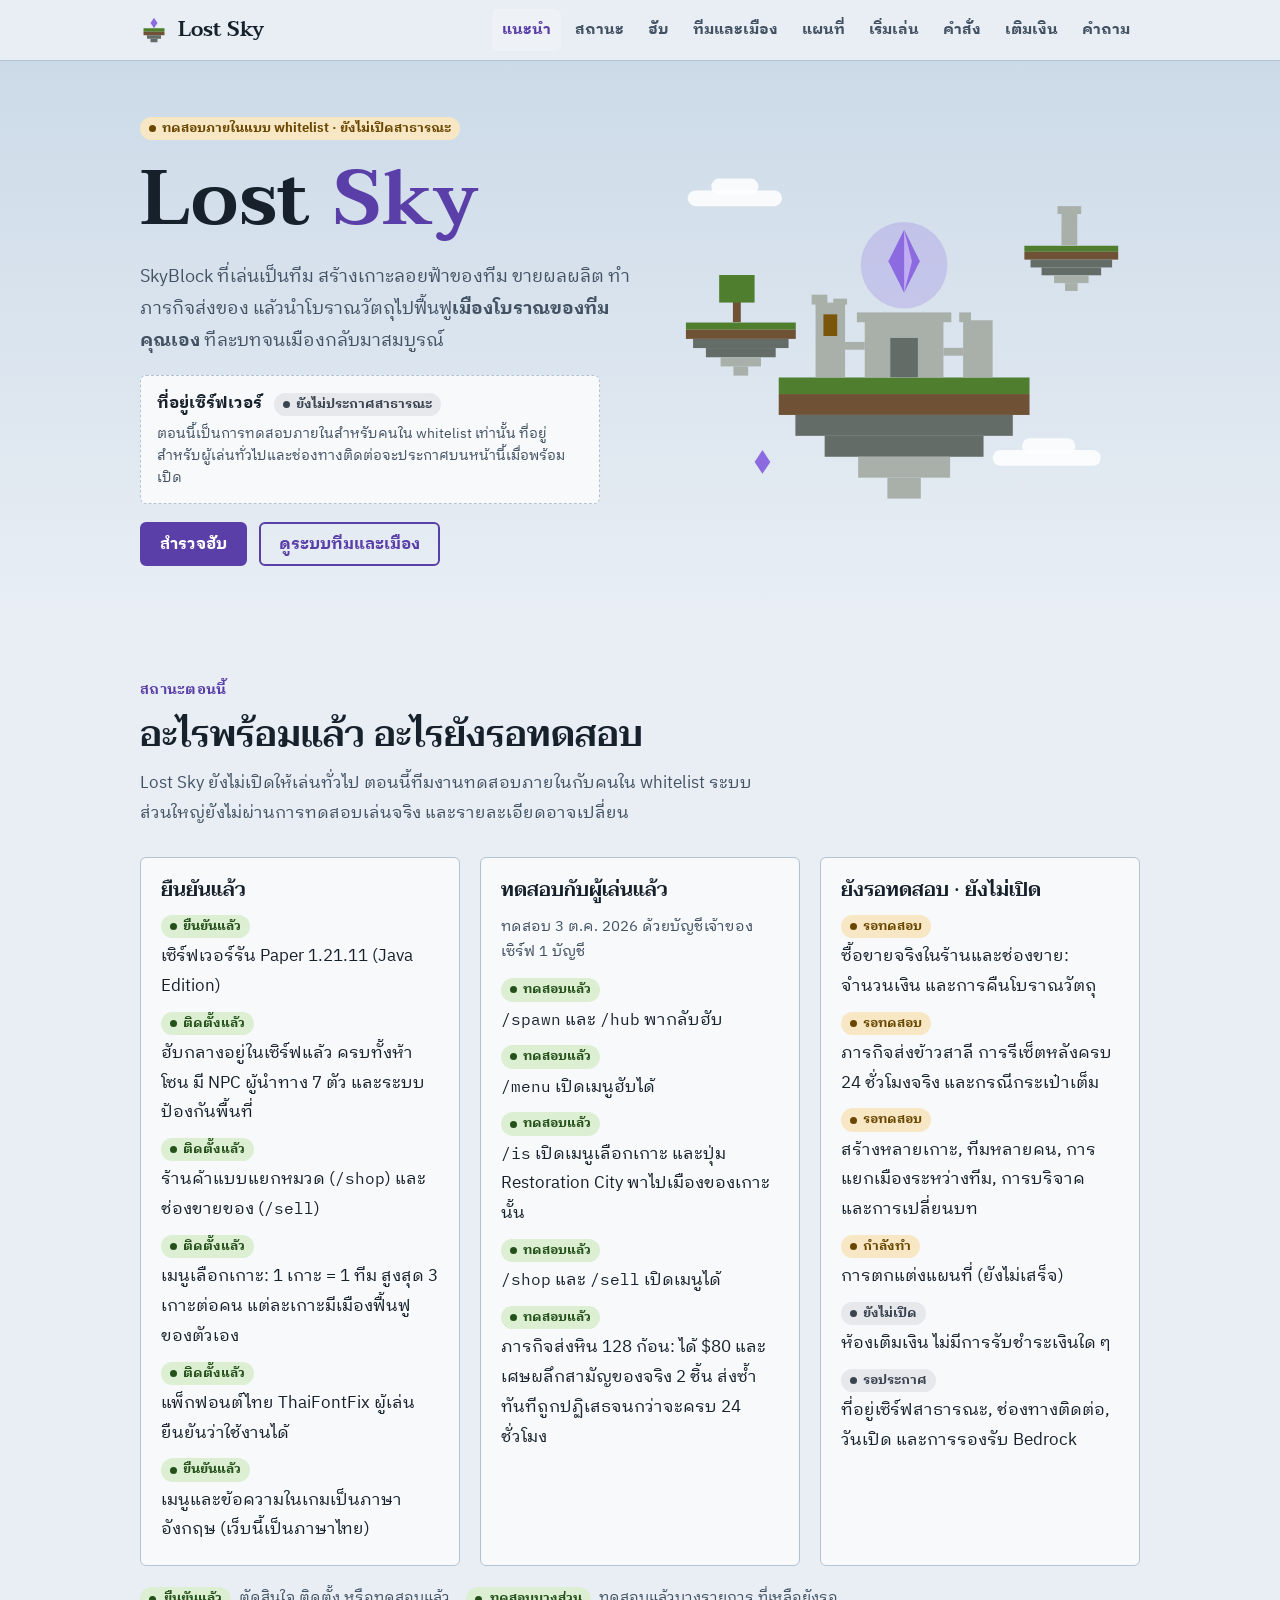
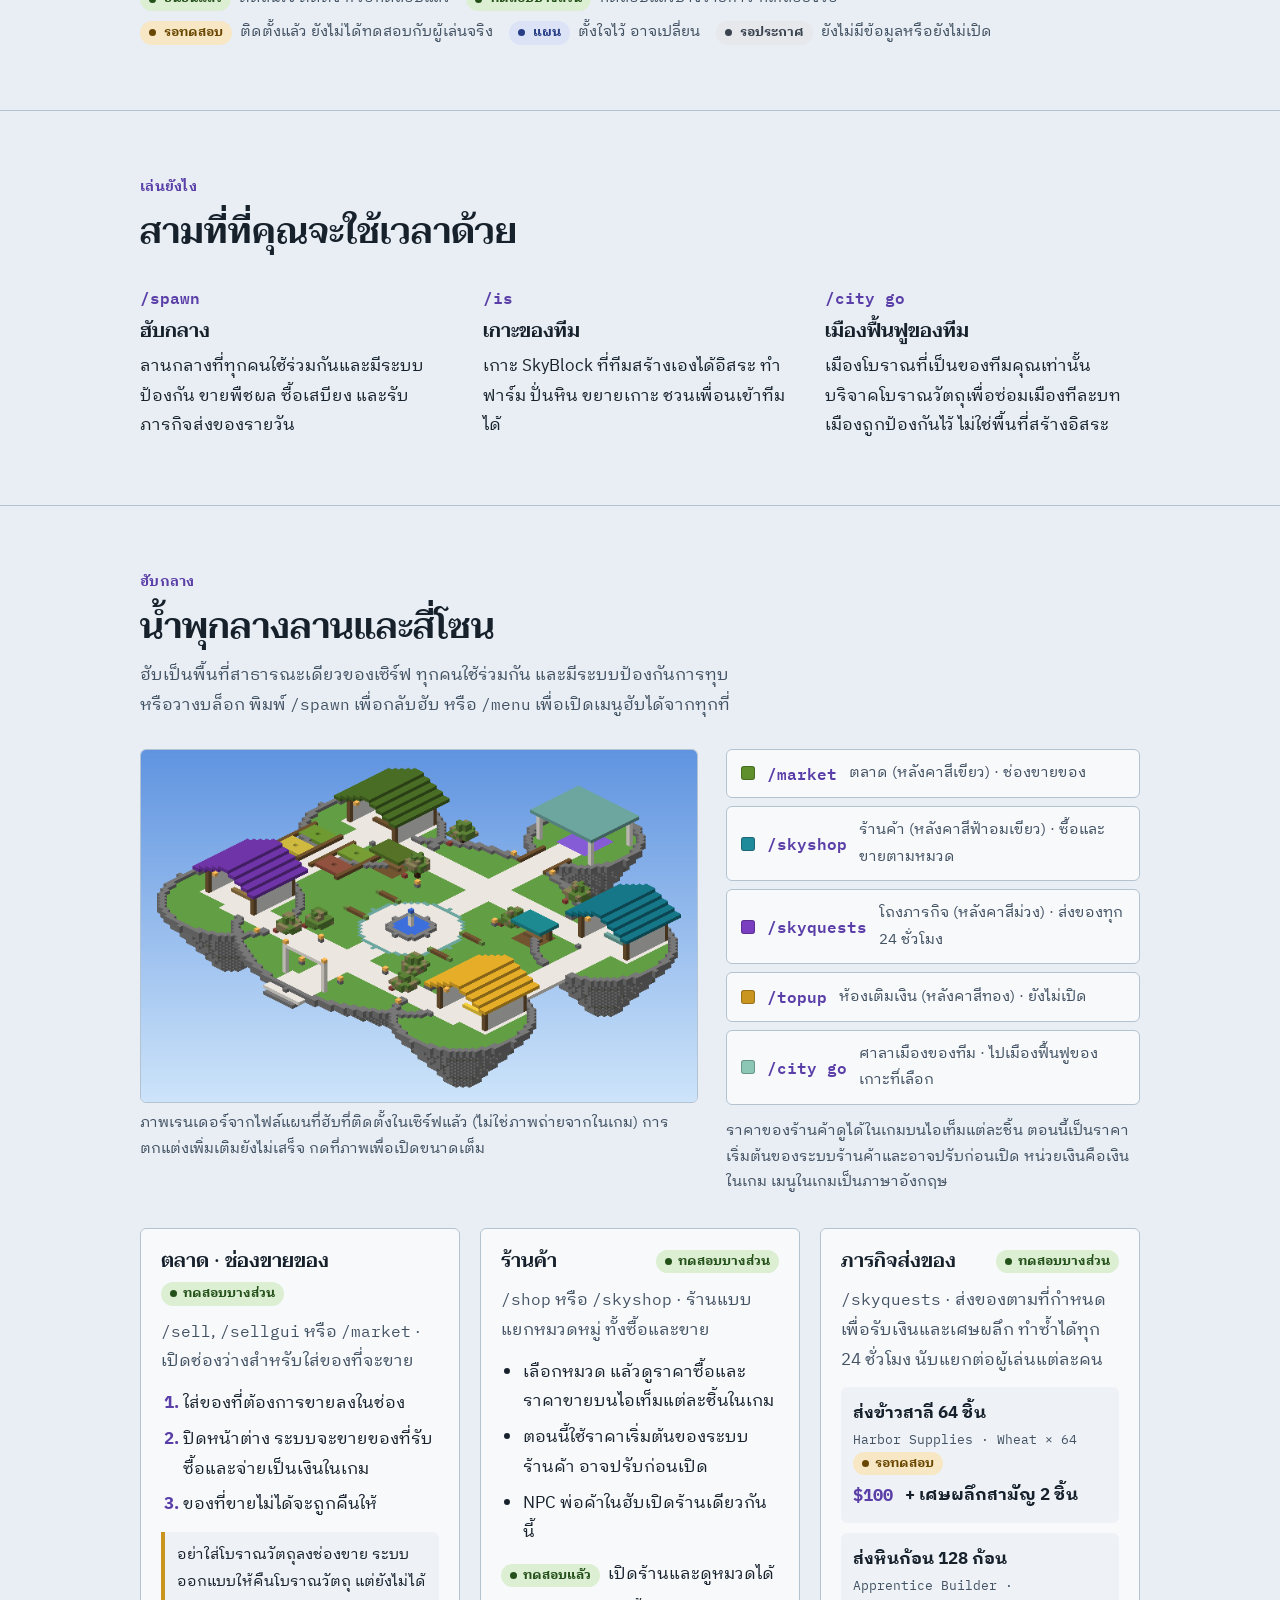
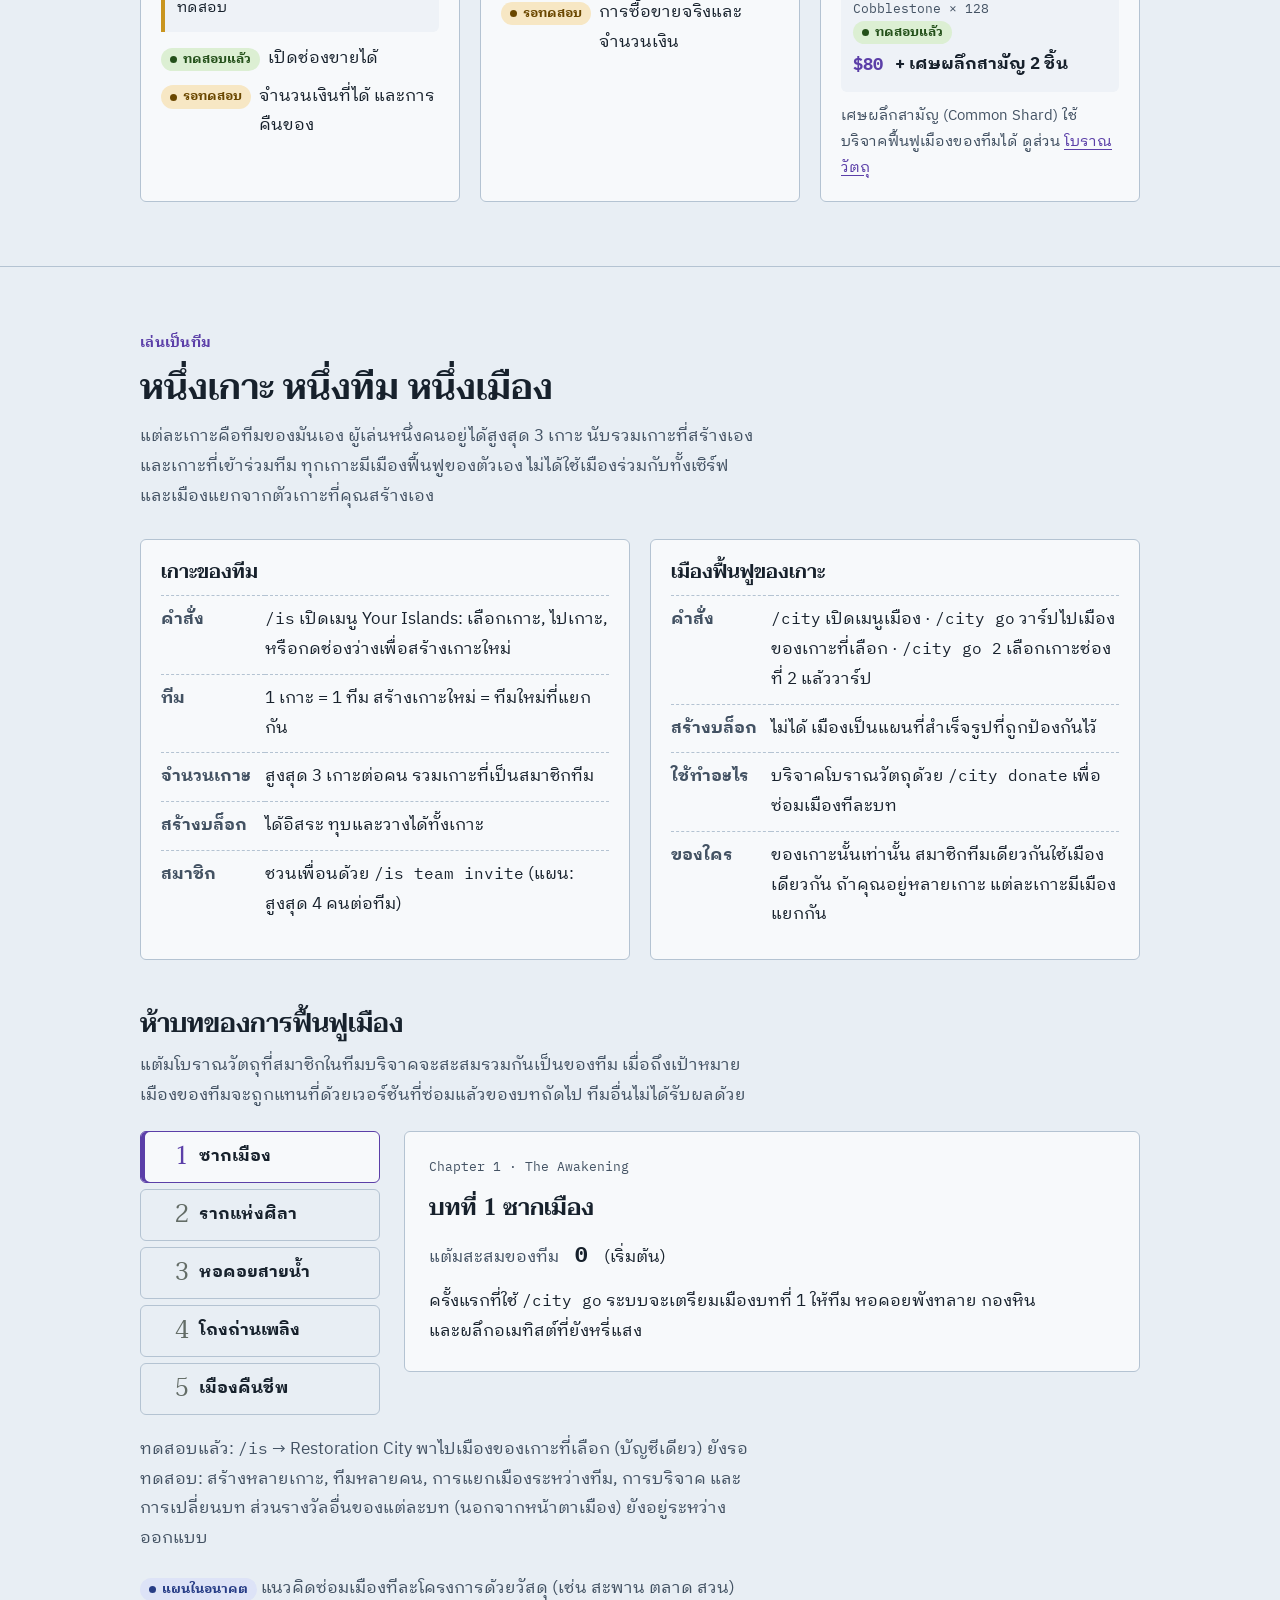
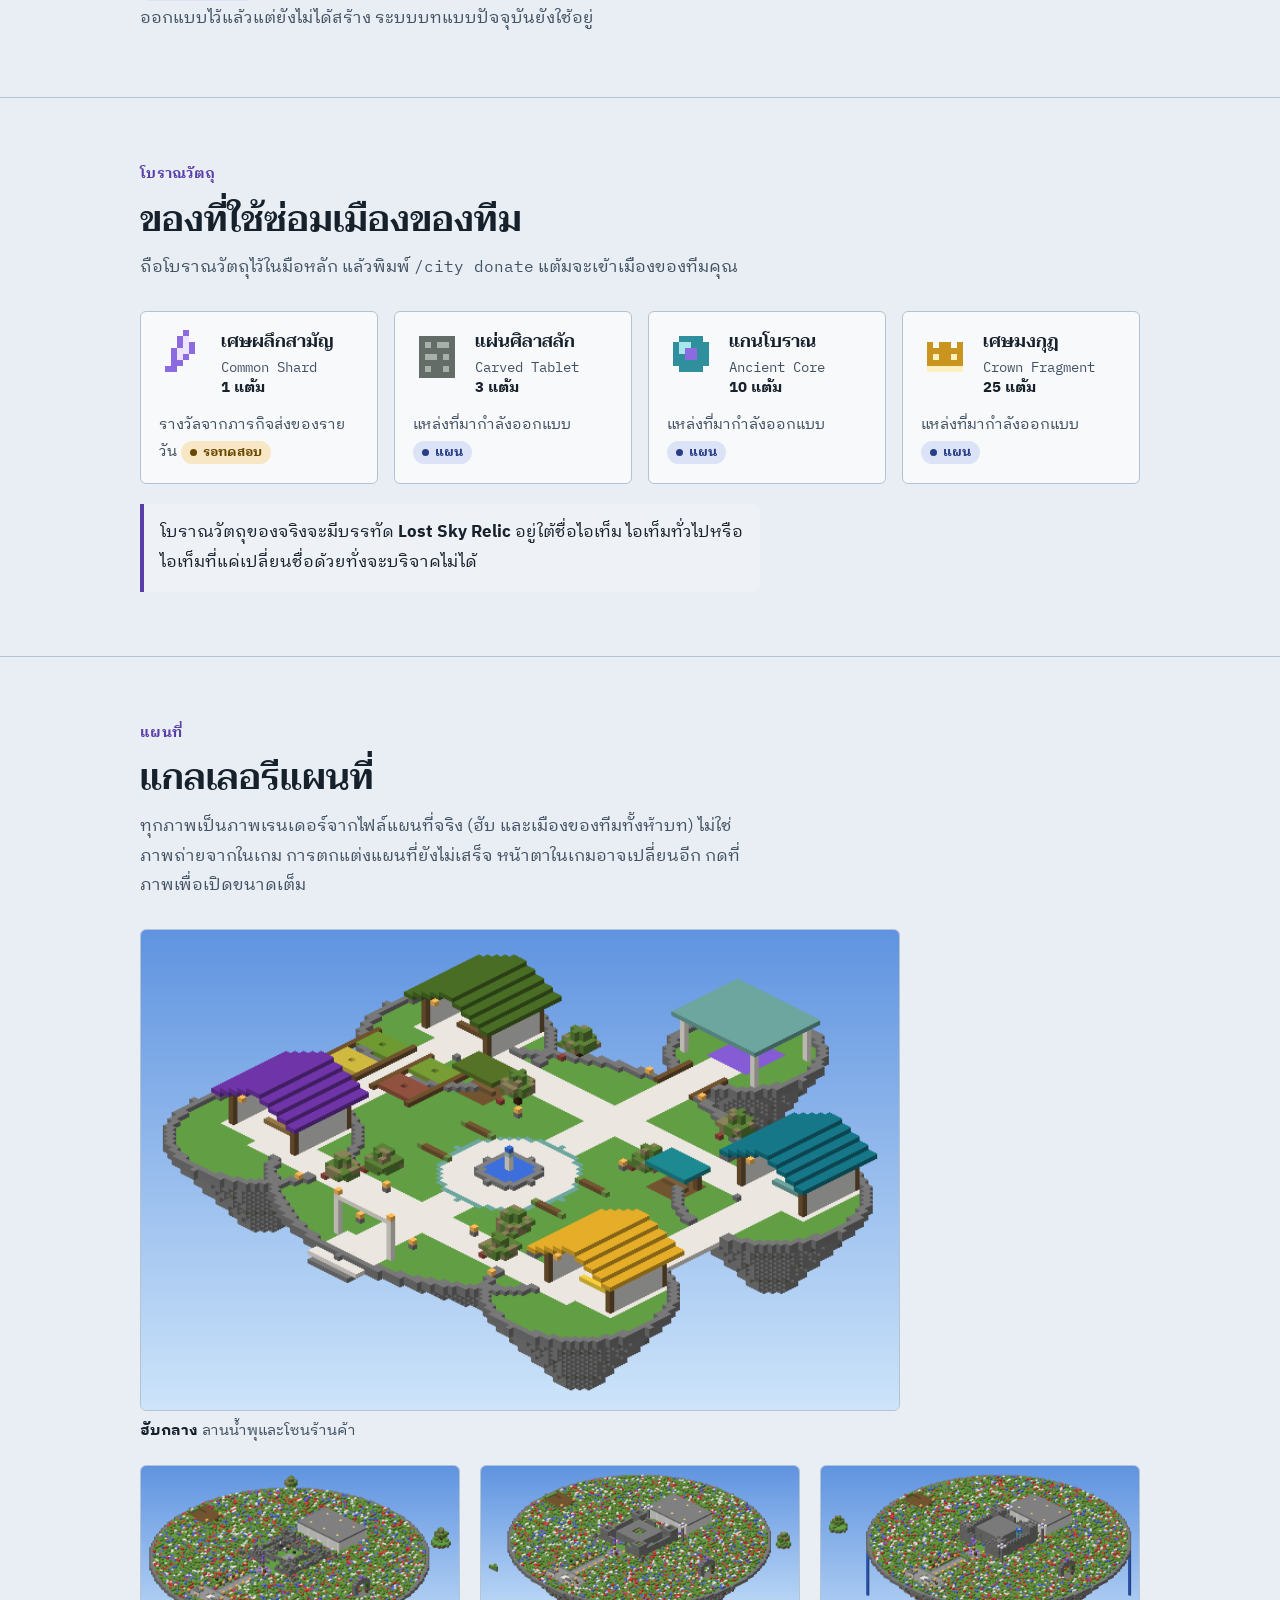
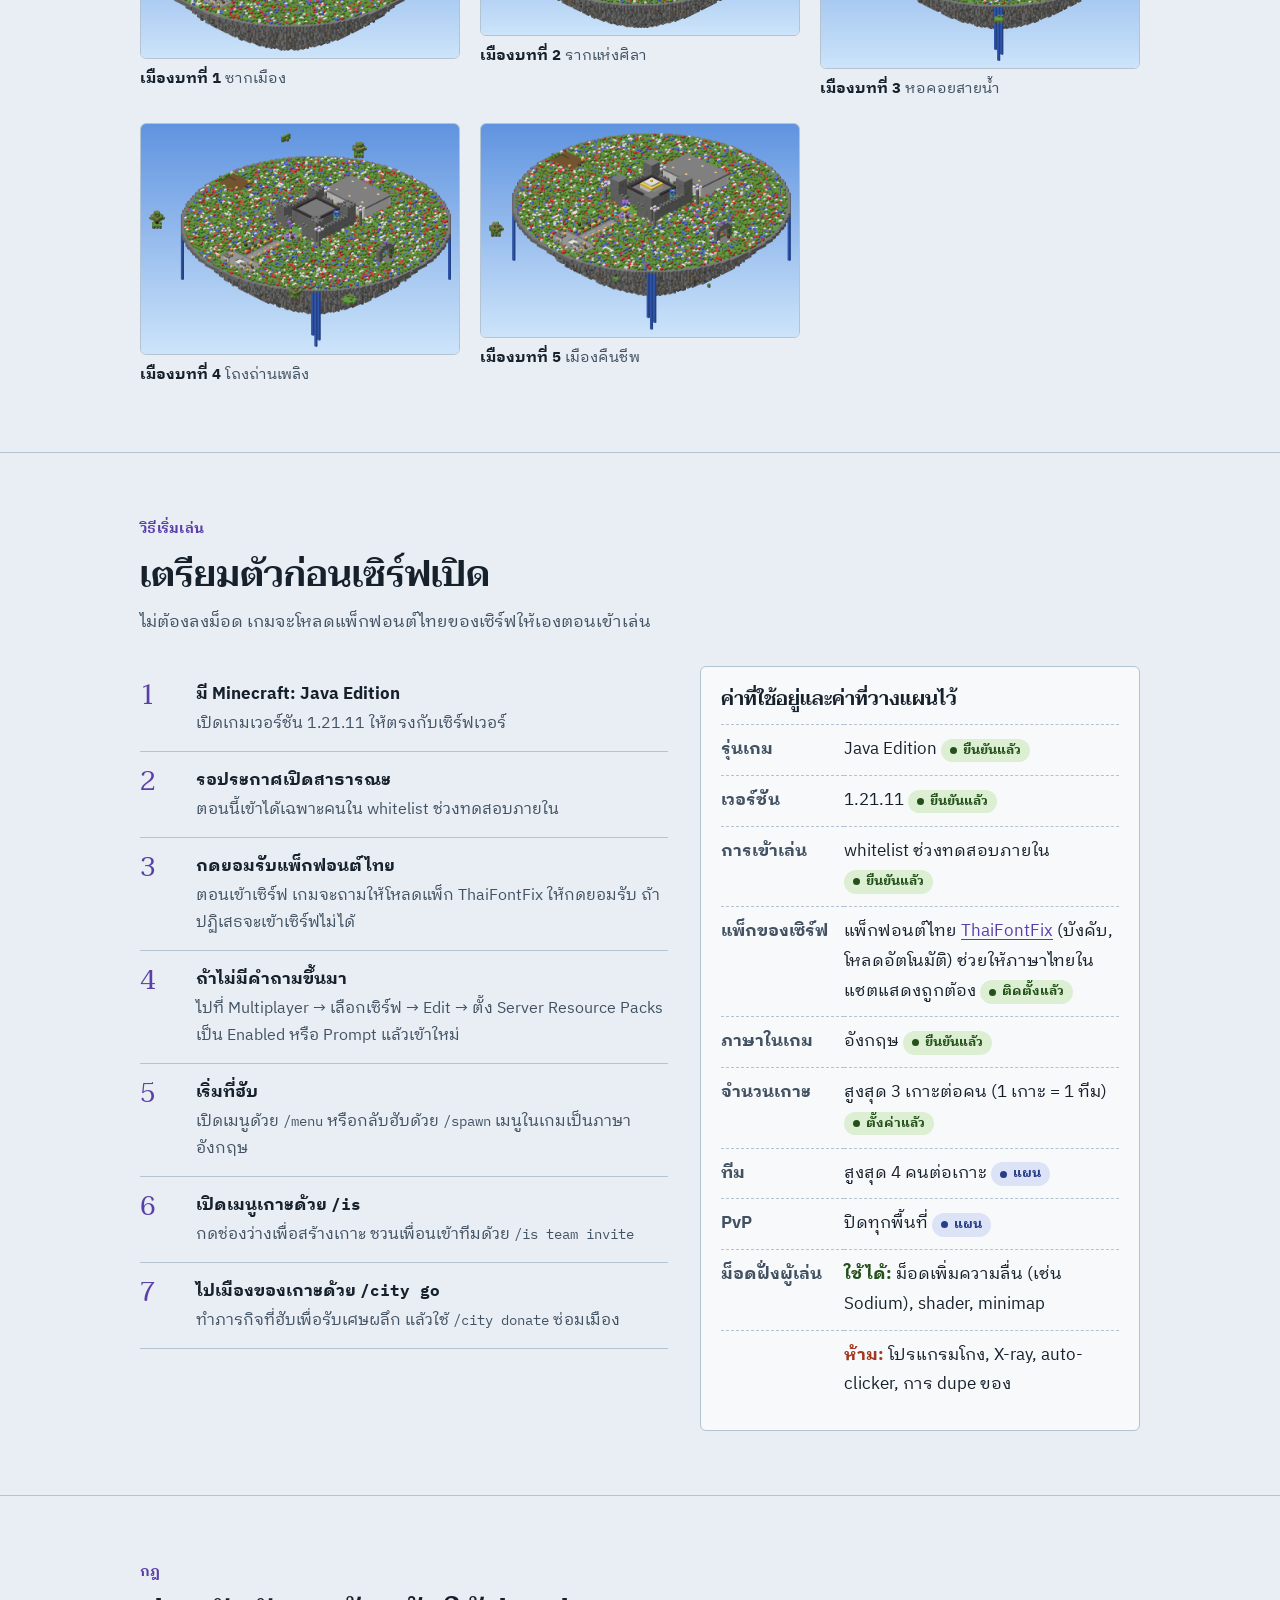
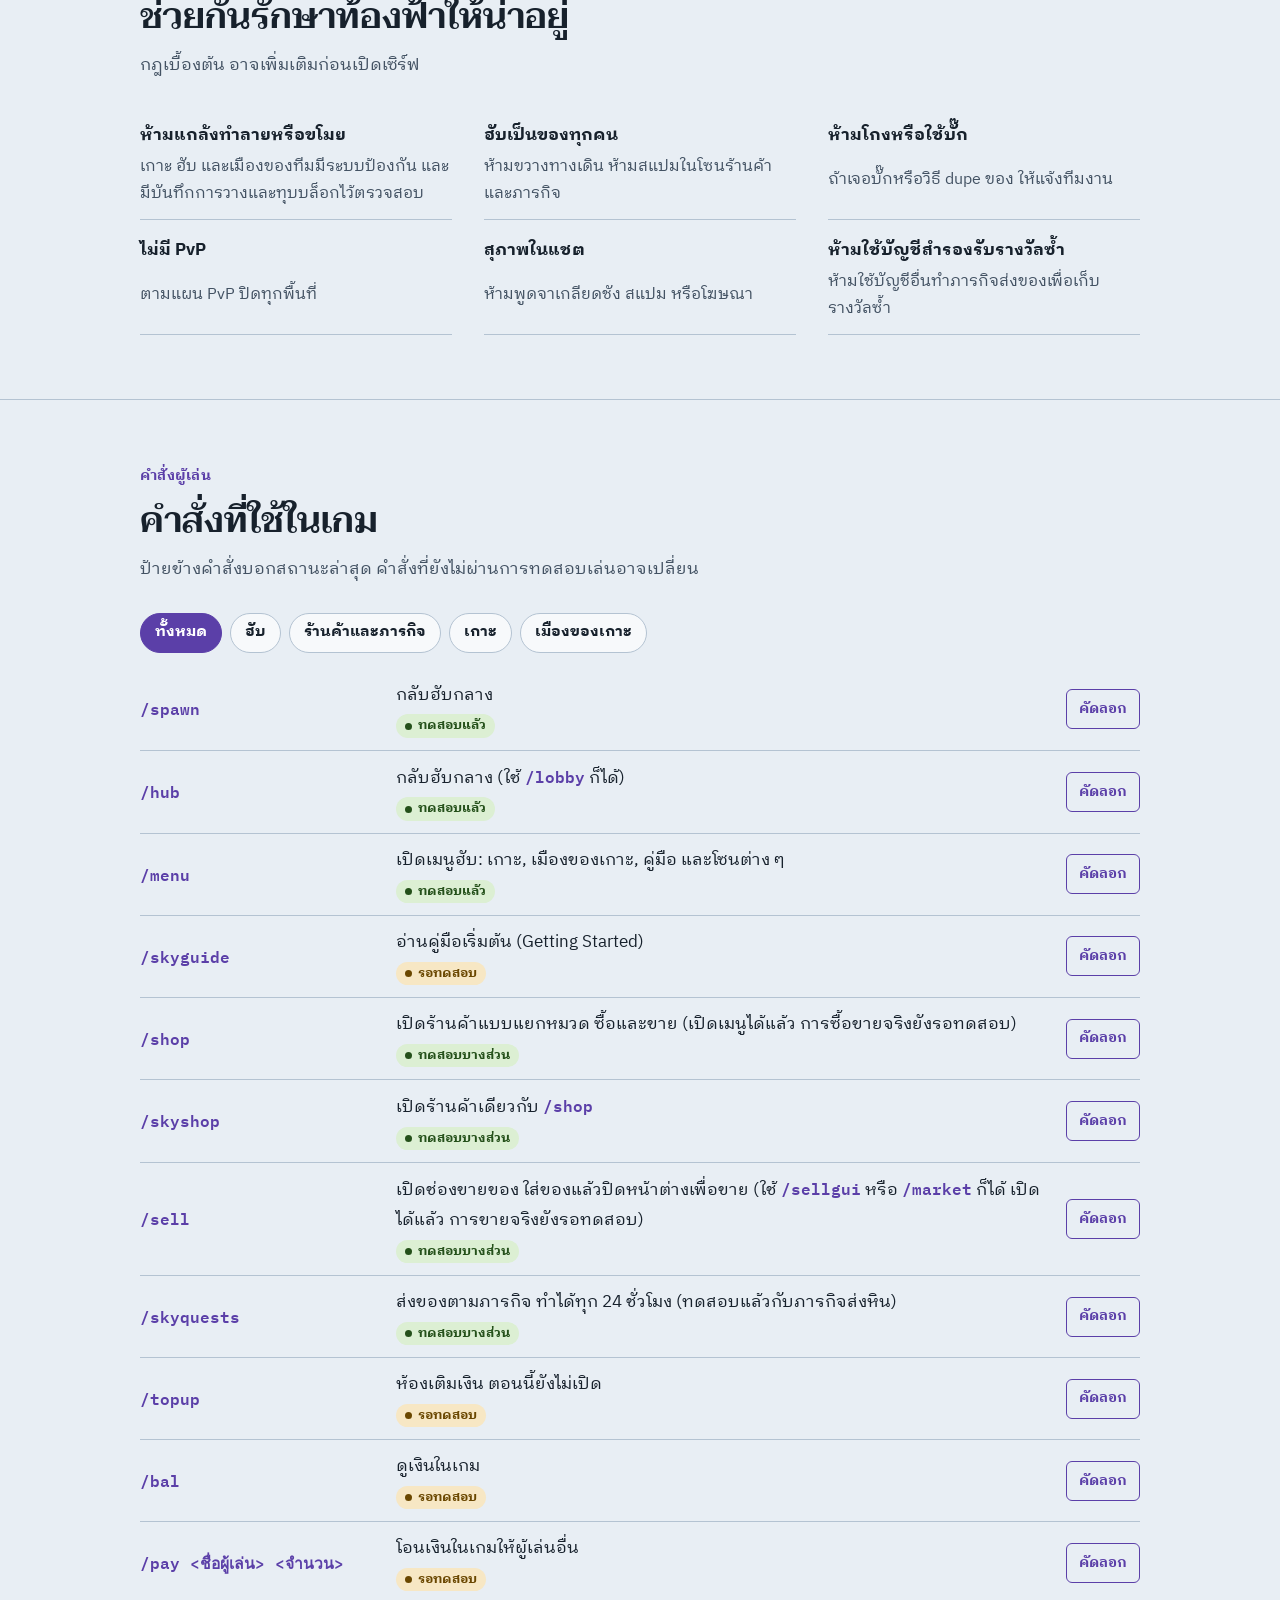
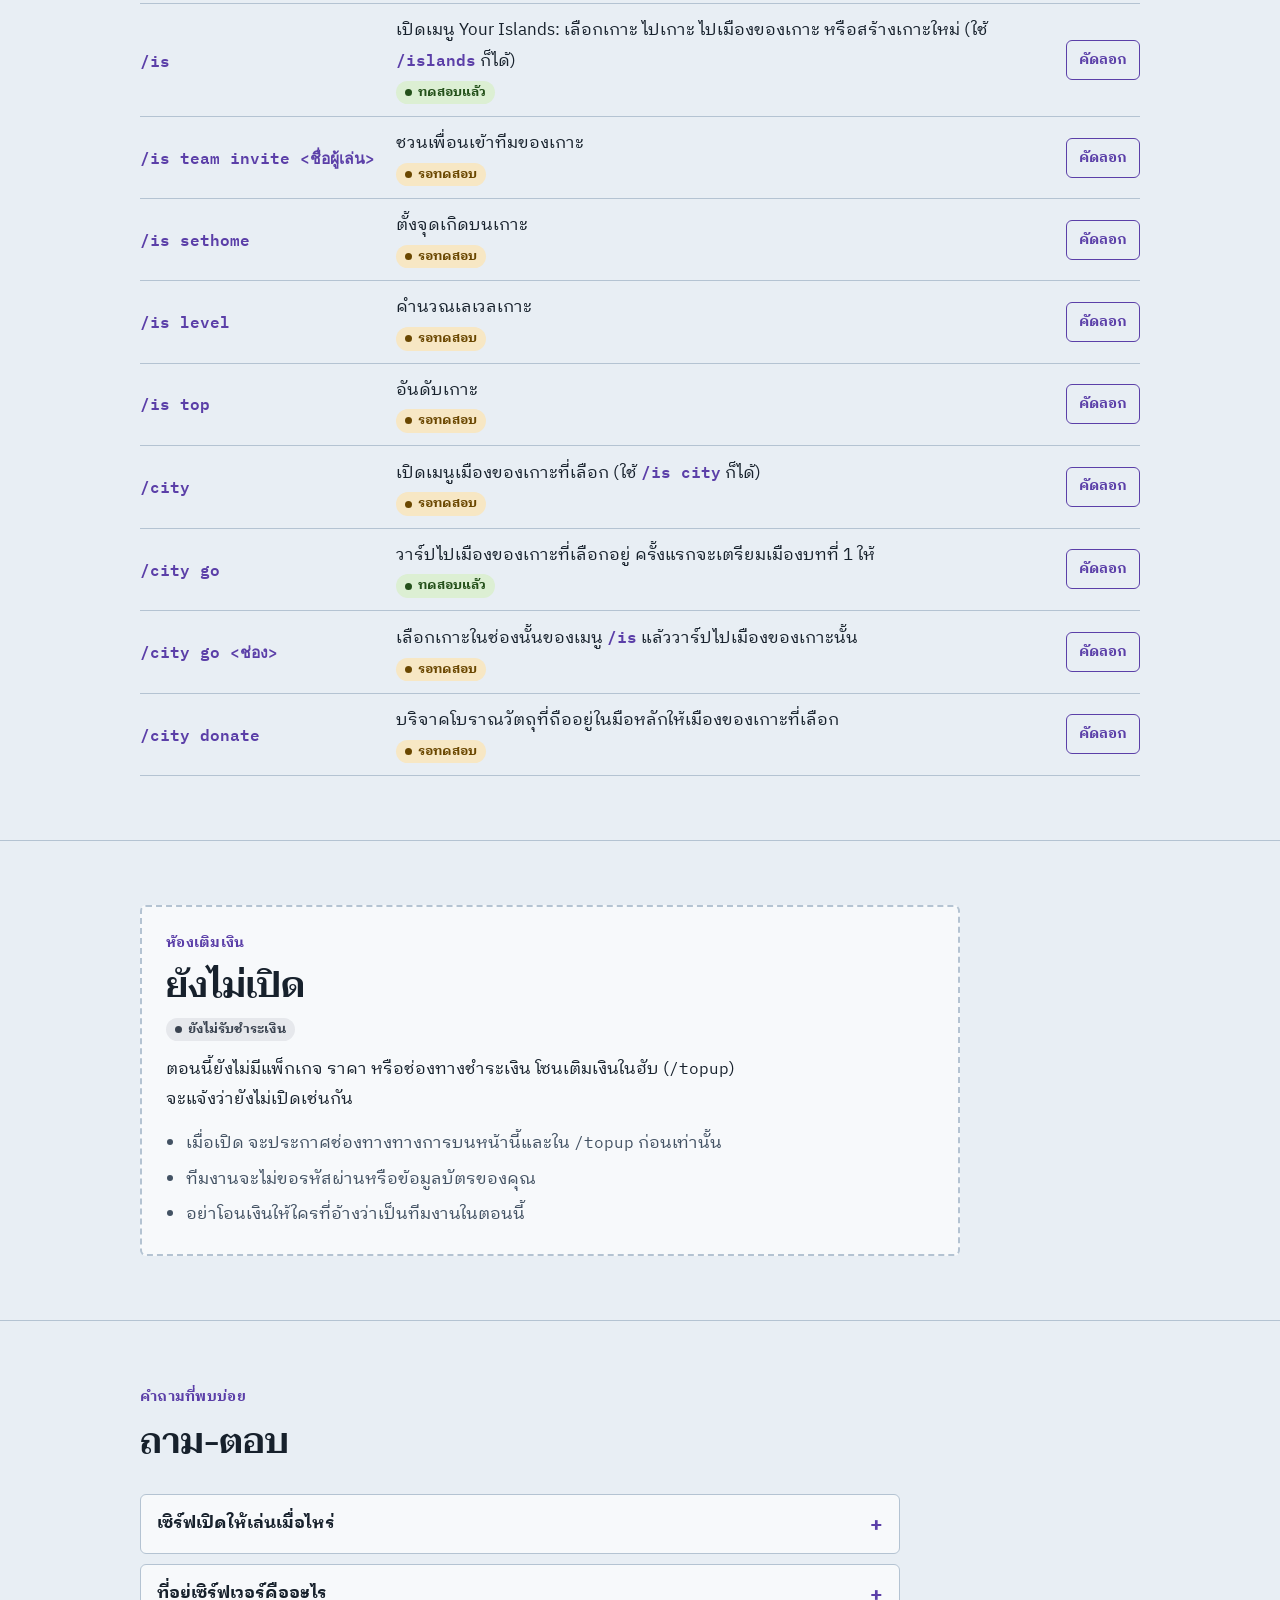
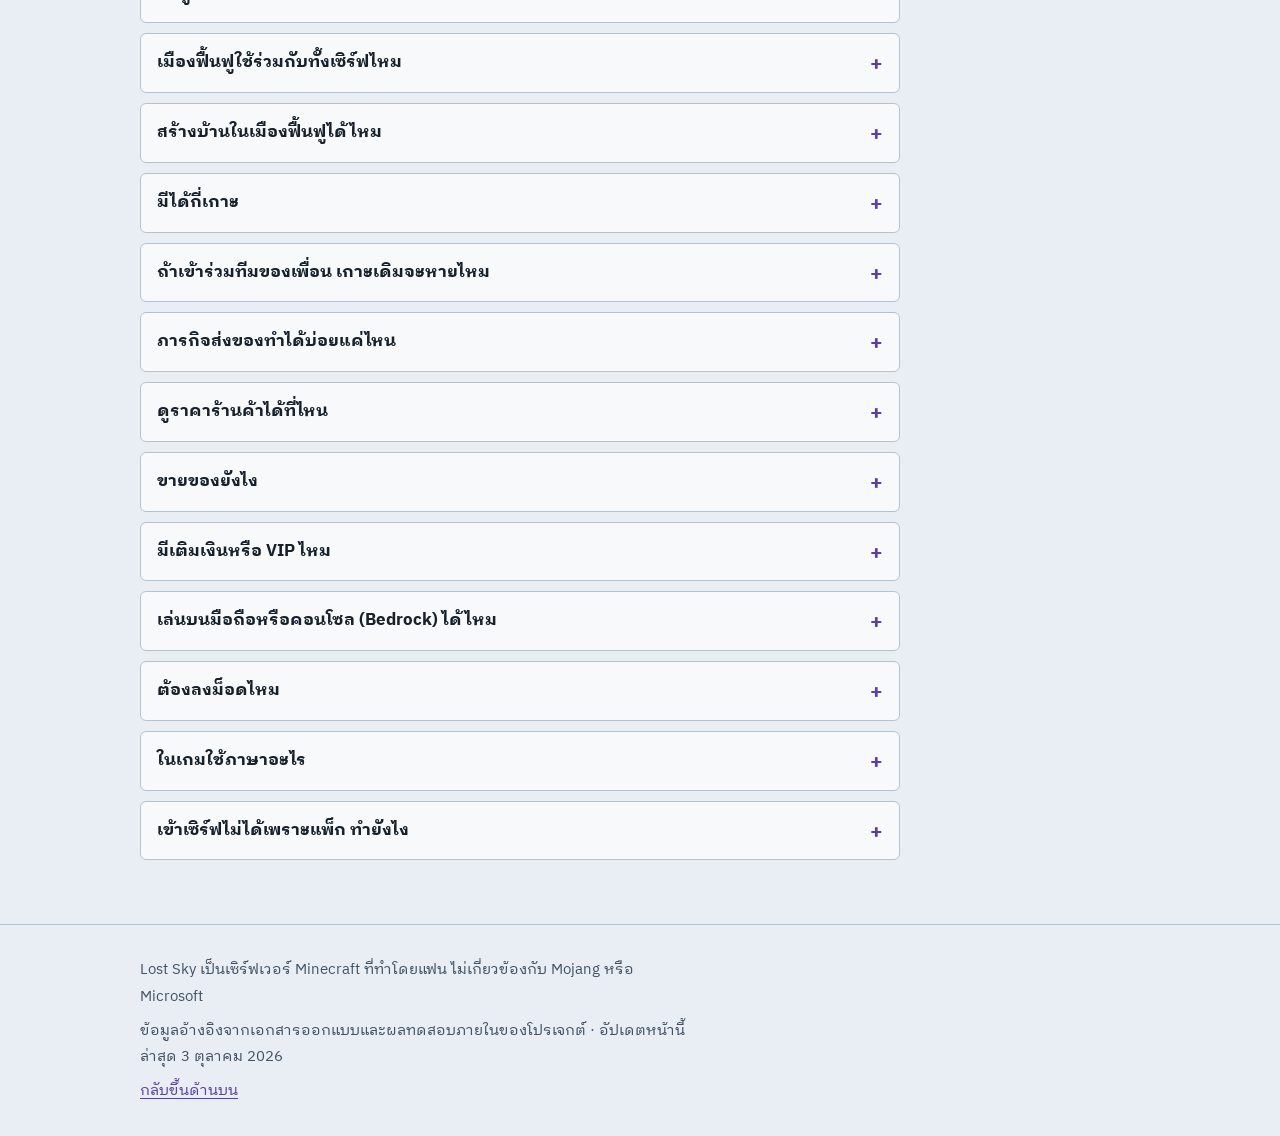
==== commit 2a23497e: "Website: new shop and sell GUI, island selector, updated playtest status - Remove old fixed shop/mar" ====
--- a/website/index.html
+++ b/website/index.html
@@ -125,9 +125,10 @@
           <ul>
             <li><span class="badge b-ok">ยืนยันแล้ว</span> เซิร์ฟเวอร์รัน Paper 1.21.11 (Java Edition)</li>
             <li><span class="badge b-ok">ติดตั้งแล้ว</span> ฮับกลางอยู่ในเซิร์ฟแล้ว ครบทั้งห้าโซน มี NPC ผู้นำทาง 7 ตัว และระบบป้องกันพื้นที่</li>
+            <li><span class="badge b-ok">ติดตั้งแล้ว</span> ร้านค้าแบบแยกหมวด (<code>/shop</code>) และช่องขายของ (<code>/sell</code>)</li>
+            <li><span class="badge b-ok">ติดตั้งแล้ว</span> เมนูเลือกเกาะ: 1 เกาะ = 1 ทีม สูงสุด 3 เกาะต่อคน แต่ละเกาะมีเมืองฟื้นฟูของตัวเอง</li>
             <li><span class="badge b-ok">ติดตั้งแล้ว</span> แพ็กฟอนต์ไทย ThaiFontFix ผู้เล่นยืนยันว่าใช้งานได้</li>
             <li><span class="badge b-ok">ยืนยันแล้ว</span> เมนูและข้อความในเกมเป็นภาษาอังกฤษ (เว็บนี้เป็นภาษาไทย)</li>
-            <li><span class="badge b-ok">ออกแบบแล้ว</span> แต่ละทีมมีเมืองฟื้นฟูของตัวเอง แยกจากเกาะที่สร้างเอง</li>
           </ul>
         </div>
         <div class="status-card">
@@ -136,18 +137,18 @@
           <ul>
             <li><span class="badge b-ok">ทดสอบแล้ว</span> <code>/spawn</code> และ <code>/hub</code> พากลับฮับ</li>
             <li><span class="badge b-ok">ทดสอบแล้ว</span> <code>/menu</code> เปิดเมนูฮับได้</li>
-            <li><span class="badge b-ok">ทดสอบแล้ว</span> <code>/city go</code> วาร์ปไปพื้นที่เมืองของทีมตัวเอง</li>
-            <li><span class="badge b-ok">ทดสอบแล้ว</span> ร้านเสบียง: ซื้อหินก้อน 1 ครั้ง ถูกหัก $32 และได้หิน 32 ก้อน ร้านไม่ขายเมื่อเงินไม่พอ</li>
+            <li><span class="badge b-ok">ทดสอบแล้ว</span> <code>/is</code> เปิดเมนูเลือกเกาะ และปุ่ม Restoration City พาไปเมืองของเกาะนั้น</li>
+            <li><span class="badge b-ok">ทดสอบแล้ว</span> <code>/shop</code> และ <code>/sell</code> เปิดเมนูได้</li>
             <li><span class="badge b-ok">ทดสอบแล้ว</span> ภารกิจส่งหิน 128 ก้อน: ได้ $80 และเศษผลึกสามัญของจริง 2 ชิ้น ส่งซ้ำทันทีถูกปฏิเสธจนกว่าจะครบ 24 ชั่วโมง</li>
           </ul>
         </div>
         <div class="status-card">
           <h3>ยังรอทดสอบ · ยังไม่เปิด</h3>
           <ul>
-            <li><span class="badge b-draft">รอทดสอบ</span> ขายพืชผลในตลาด และภารกิจส่งข้าวสาลี</li>
-            <li><span class="badge b-draft">รอทดสอบ</span> การรีเซ็ตภารกิจหลังครบ 24 ชั่วโมงจริง และกรณีกระเป๋าเต็ม</li>
-            <li><span class="badge b-draft">รอทดสอบ</span> ทีมหลายคน, การแยกเมืองระหว่างทีม, การบริจาค และการเปลี่ยนบท</li>
-            <li><span class="badge b-draft">กำลังปรับ</span> ข้อความลอยในฮับ และการตกแต่งแผนที่ (ยังไม่เสร็จ)</li>
+            <li><span class="badge b-draft">รอทดสอบ</span> ซื้อขายจริงในร้านและช่องขาย: จำนวนเงิน และการคืนโบราณวัตถุ</li>
+            <li><span class="badge b-draft">รอทดสอบ</span> ภารกิจส่งข้าวสาลี การรีเซ็ตหลังครบ 24 ชั่วโมงจริง และกรณีกระเป๋าเต็ม</li>
+            <li><span class="badge b-draft">รอทดสอบ</span> สร้างหลายเกาะ, ทีมหลายคน, การแยกเมืองระหว่างทีม, การบริจาค และการเปลี่ยนบท</li>
+            <li><span class="badge b-draft">กำลังทำ</span> การตกแต่งแผนที่ (ยังไม่เสร็จ)</li>
             <li><span class="badge b-wait">ยังไม่เปิด</span> ห้องเติมเงิน ไม่มีการรับชำระเงินใด ๆ</li>
             <li><span class="badge b-wait">รอประกาศ</span> ที่อยู่เซิร์ฟสาธารณะ, ช่องทางติดต่อ, วันเปิด และการรองรับ Bedrock</li>
           </ul>
@@ -206,58 +207,49 @@
         </figure>
 
         <div class="zones">
-          <a class="zone-link" href="#zone-market"><i class="sw sw-market" aria-hidden="true"></i><code>/market</code><span>ตลาดพืชผล (หลังคาสีเขียว) · ขายผลผลิต</span></a>
-          <a class="zone-link" href="#zone-shop"><i class="sw sw-shop" aria-hidden="true"></i><code>/skyshop</code><span>ร้านเสบียง (หลังคาสีฟ้าอมเขียว) · ซื้อวัสดุ</span></a>
+          <a class="zone-link" href="#zone-market"><i class="sw sw-market" aria-hidden="true"></i><code>/market</code><span>ตลาด (หลังคาสีเขียว) · ช่องขายของ</span></a>
+          <a class="zone-link" href="#zone-shop"><i class="sw sw-shop" aria-hidden="true"></i><code>/skyshop</code><span>ร้านค้า (หลังคาสีฟ้าอมเขียว) · ซื้อและขายตามหมวด</span></a>
           <a class="zone-link" href="#zone-quests"><i class="sw sw-quest" aria-hidden="true"></i><code>/skyquests</code><span>โถงภารกิจ (หลังคาสีม่วง) · ส่งของทุก 24 ชั่วโมง</span></a>
           <a class="zone-link" href="#topup"><i class="sw sw-topup" aria-hidden="true"></i><code>/topup</code><span>ห้องเติมเงิน (หลังคาสีทอง) · ยังไม่เปิด</span></a>
-          <a class="zone-link" href="#team"><i class="sw sw-city" aria-hidden="true"></i><code>/city go</code><span>ศาลาเมืองของทีม · ไปเมืองฟื้นฟูของทีมคุณ</span></a>
-          <p class="muted small">ราคาและรางวัลด้านล่างคือค่าที่ตั้งไว้ในเซิร์ฟ ป้ายบนแต่ละโซนบอกว่าทดสอบอะไรไปแล้วบ้าง ค่าอาจปรับก่อนเปิด หน่วยเงินคือเงินในเกม เมนูร้านค้าในเกมเป็นภาษาอังกฤษ เช่น "Buy 32 Cobblestone"</p>
+          <a class="zone-link" href="#team"><i class="sw sw-city" aria-hidden="true"></i><code>/city go</code><span>ศาลาเมืองของทีม · ไปเมืองฟื้นฟูของเกาะที่เลือก</span></a>
+          <p class="muted small">ราคาของร้านค้าดูได้ในเกมบนไอเท็มแต่ละชิ้น ตอนนี้เป็นราคาเริ่มต้นของระบบร้านค้าและอาจปรับก่อนเปิด หน่วยเงินคือเงินในเกม เมนูในเกมเป็นภาษาอังกฤษ</p>
         </div>
       </div>
 
       <div class="zone-grid">
         <article class="zone-card" id="zone-market" aria-labelledby="zm-h">
           <div class="zone-head">
-            <h3 id="zm-h">ตลาดพืชผล</h3>
-            <span class="badge b-draft">รอทดสอบกับผู้เล่น</span>
-          </div>
-          <p class="muted"><code>/market</code> · ขายพืชผลจากเกาะเพื่อรับเงินในเกม</p>
-          <div class="table-wrap">
-            <table>
-              <caption class="sr-only">ราคารับซื้อพืชผล</caption>
-              <thead><tr><th scope="col">ขาย</th><th scope="col" class="num">จำนวน</th><th scope="col" class="num">ได้รับ</th></tr></thead>
-              <tbody>
-                <tr><td>ข้าวสาลี <span class="en">Wheat</span></td><td class="num">32</td><td class="num">$32</td></tr>
-                <tr><td>แครอท <span class="en">Carrot</span></td><td class="num">32</td><td class="num">$24</td></tr>
-                <tr><td>มันฝรั่ง <span class="en">Potato</span></td><td class="num">32</td><td class="num">$24</td></tr>
-                <tr><td>บีทรูท <span class="en">Beetroot</span></td><td class="num">32</td><td class="num">$32</td></tr>
-                <tr><td>ฟักทอง <span class="en">Pumpkin</span></td><td class="num">8</td><td class="num">$40</td></tr>
-                <tr><td>แตงโมชิ้น <span class="en">Melon Slice</span></td><td class="num">32</td><td class="num">$16</td></tr>
-              </tbody>
-            </table>
-          </div>
+            <h3 id="zm-h">ตลาด · ช่องขายของ</h3>
+            <span class="badge b-ok">ทดสอบบางส่วน</span>
+          </div>
+          <p class="muted"><code>/sell</code>, <code>/sellgui</code> หรือ <code>/market</code> · เปิดช่องว่างสำหรับใส่ของที่จะขาย</p>
+          <ol class="howto">
+            <li>ใส่ของที่ต้องการขายลงในช่อง</li>
+            <li>ปิดหน้าต่าง ระบบจะขายของที่รับซื้อและจ่ายเป็นเงินในเกม</li>
+            <li>ของที่ขายไม่ได้จะถูกคืนให้</li>
+          </ol>
+          <p class="note">อย่าใส่โบราณวัตถุลงช่องขาย ระบบออกแบบให้คืนโบราณวัตถุ แต่ยังไม่ได้ทดสอบ</p>
+          <ul class="checklist">
+            <li><span class="badge b-ok">ทดสอบแล้ว</span> เปิดช่องขายได้</li>
+            <li><span class="badge b-draft">รอทดสอบ</span> จำนวนเงินที่ได้ และการคืนของ</li>
+          </ul>
         </article>
 
         <article class="zone-card" id="zone-shop" aria-labelledby="zs-h">
           <div class="zone-head">
-            <h3 id="zs-h">ร้านเสบียง</h3>
+            <h3 id="zs-h">ร้านค้า</h3>
             <span class="badge b-ok">ทดสอบบางส่วน</span>
           </div>
-          <p class="muted"><code>/skyshop</code> · ซื้อของที่เกาะใหม่มักขาด ทดสอบแล้วกับการซื้อหินก้อน รายการอื่นยังรอทดสอบ</p>
-          <div class="table-wrap">
-            <table>
-              <caption class="sr-only">ราคาสินค้าในร้านเสบียง</caption>
-              <thead><tr><th scope="col">ซื้อ</th><th scope="col" class="num">จำนวน</th><th scope="col" class="num">ราคา</th></tr></thead>
-              <tbody>
-                <tr><td>หินก้อน <span class="en">Cobblestone</span></td><td class="num">32</td><td class="num">$32</td></tr>
-                <tr><td>ดิน <span class="en">Dirt</span></td><td class="num">32</td><td class="num">$64</td></tr>
-                <tr><td>ท่อนไม้โอ๊ก <span class="en">Oak Log</span></td><td class="num">16</td><td class="num">$96</td></tr>
-                <tr><td>กระจก <span class="en">Glass</span></td><td class="num">16</td><td class="num">$64</td></tr>
-                <tr><td>เมล็ดข้าวสาลี <span class="en">Wheat Seeds</span></td><td class="num">16</td><td class="num">$16</td></tr>
-                <tr><td>คบเพลิง <span class="en">Torch</span></td><td class="num">16</td><td class="num">$24</td></tr>
-              </tbody>
-            </table>
-          </div>
+          <p class="muted"><code>/shop</code> หรือ <code>/skyshop</code> · ร้านแบบแยกหมวดหมู่ ทั้งซื้อและขาย</p>
+          <ul class="plain">
+            <li>เลือกหมวด แล้วดูราคาซื้อและราคาขายบนไอเท็มแต่ละชิ้นในเกม</li>
+            <li>ตอนนี้ใช้ราคาเริ่มต้นของระบบร้านค้า อาจปรับก่อนเปิด</li>
+            <li>NPC พ่อค้าในฮับเปิดร้านเดียวกันนี้</li>
+          </ul>
+          <ul class="checklist">
+            <li><span class="badge b-ok">ทดสอบแล้ว</span> เปิดร้านและดูหมวดได้</li>
+            <li><span class="badge b-draft">รอทดสอบ</span> การซื้อขายจริงและจำนวนเงิน</li>
+          </ul>
         </article>
 
         <article class="zone-card" id="zone-quests" aria-labelledby="zq-h">
@@ -287,27 +279,28 @@
     <div class="wrap">
       <div class="sec-head">
         <span class="eyebrow">เล่นเป็นทีม</span>
-        <h2 id="team-h">เกาะของทีม กับเมืองฟื้นฟูของทีม</h2>
-        <p class="muted">ทุกทีมบนเกาะ BentoBox มีสองที่แยกกัน ที่หนึ่งสร้างเองได้อิสระ อีกที่เป็นเมืองโบราณที่ซ่อมด้วยโบราณวัตถุ แต่ละทีมมีเมืองของตัวเอง ไม่ได้ใช้เมืองร่วมกับทั้งเซิร์ฟ</p>
+        <h2 id="team-h">หนึ่งเกาะ หนึ่งทีม หนึ่งเมือง</h2>
+        <p class="muted">แต่ละเกาะคือทีมของมันเอง ผู้เล่นหนึ่งคนอยู่ได้สูงสุด 3 เกาะ นับรวมเกาะที่สร้างเองและเกาะที่เข้าร่วมทีม ทุกเกาะมีเมืองฟื้นฟูของตัวเอง ไม่ได้ใช้เมืองร่วมกับทั้งเซิร์ฟ และเมืองแยกจากตัวเกาะที่คุณสร้างเอง</p>
       </div>
 
       <div class="compare">
         <article class="compare-card">
           <h3>เกาะของทีม</h3>
           <dl>
-            <dt>คำสั่ง</dt><dd><code>/is</code></dd>
+            <dt>คำสั่ง</dt><dd><code>/is</code> เปิดเมนู Your Islands: เลือกเกาะ, ไปเกาะ, หรือกดช่องว่างเพื่อสร้างเกาะใหม่</dd>
+            <dt>ทีม</dt><dd>1 เกาะ = 1 ทีม สร้างเกาะใหม่ = ทีมใหม่ที่แยกกัน</dd>
+            <dt>จำนวนเกาะ</dt><dd>สูงสุด 3 เกาะต่อคน รวมเกาะที่เป็นสมาชิกทีม</dd>
             <dt>สร้างบล็อก</dt><dd>ได้อิสระ ทุบและวางได้ทั้งเกาะ</dd>
-            <dt>ใช้ทำอะไร</dt><dd>ฟาร์ม, ปั่นหิน, เก็บของ, บ้านของทีม</dd>
             <dt>สมาชิก</dt><dd>ชวนเพื่อนด้วย <code>/is team invite</code> (แผน: สูงสุด 4 คนต่อทีม)</dd>
           </dl>
         </article>
         <article class="compare-card">
-          <h3>เมืองฟื้นฟูของทีม</h3>
+          <h3>เมืองฟื้นฟูของเกาะ</h3>
           <dl>
-            <dt>คำสั่ง</dt><dd><code>/is city</code> หรือ <code>/city</code> เปิดเมนู · <code>/city go</code> วาร์ปไปเมือง</dd>
+            <dt>คำสั่ง</dt><dd><code>/city</code> เปิดเมนูเมือง · <code>/city go</code> วาร์ปไปเมืองของเกาะที่เลือก · <code>/city go 2</code> เลือกเกาะช่องที่ 2 แล้ววาร์ป</dd>
             <dt>สร้างบล็อก</dt><dd>ไม่ได้ เมืองเป็นแผนที่สำเร็จรูปที่ถูกป้องกันไว้</dd>
             <dt>ใช้ทำอะไร</dt><dd>บริจาคโบราณวัตถุด้วย <code>/city donate</code> เพื่อซ่อมเมืองทีละบท</dd>
-            <dt>ของใคร</dt><dd>ของทีมคุณเท่านั้น สมาชิกในทีมใช้เมืองเดียวกัน ถ้าย้ายไปอยู่ทีมอื่นจะเข้าเมืองของทีมใหม่แทน</dd>
+            <dt>ของใคร</dt><dd>ของเกาะนั้นเท่านั้น สมาชิกทีมเดียวกันใช้เมืองเดียวกัน ถ้าคุณอยู่หลายเกาะ แต่ละเกาะมีเมืองแยกกัน</dd>
           </dl>
         </article>
       </div>
@@ -358,7 +351,8 @@
           </div>
         </div>
       </div>
-      <p class="season-note">ทดสอบแล้ว: <code>/city go</code> พาไปพื้นที่เมืองของทีมตัวเอง (บัญชีเดียว) ยังรอทดสอบ: ทีมหลายคน, การแยกเมืองระหว่างทีม, การบริจาค และการเปลี่ยนบท ส่วนรางวัลอื่นของแต่ละบท (นอกจากหน้าตาเมือง) ยังอยู่ระหว่างออกแบบ</p>
+      <p class="season-note">ทดสอบแล้ว: <code>/is</code> → Restoration City พาไปเมืองของเกาะที่เลือก (บัญชีเดียว) ยังรอทดสอบ: สร้างหลายเกาะ, ทีมหลายคน, การแยกเมืองระหว่างทีม, การบริจาค และการเปลี่ยนบท ส่วนรางวัลอื่นของแต่ละบท (นอกจากหน้าตาเมือง) ยังอยู่ระหว่างออกแบบ</p>
+      <p class="season-note"><span class="badge b-plan">แผนในอนาคต</span> แนวคิดซ่อมเมืองทีละโครงการด้วยวัสดุ (เช่น สะพาน ตลาด สวน) ออกแบบไว้แล้วแต่ยังไม่ได้สร้าง ระบบบทแบบปัจจุบันยังใช้อยู่</p>
     </div>
   </section>
 
@@ -414,8 +408,8 @@
           <li><strong>กดยอมรับแพ็กฟอนต์ไทย</strong><span>ตอนเข้าเซิร์ฟ เกมจะถามให้โหลดแพ็ก ThaiFontFix ให้กดยอมรับ ถ้าปฏิเสธจะเข้าเซิร์ฟไม่ได้</span></li>
           <li><strong>ถ้าไม่มีคำถามขึ้นมา</strong><span>ไปที่ Multiplayer → เลือกเซิร์ฟ → Edit → ตั้ง Server Resource Packs เป็น Enabled หรือ Prompt แล้วเข้าใหม่</span></li>
           <li><strong>เริ่มที่ฮับ</strong><span>เปิดเมนูด้วย <code>/menu</code> หรือกลับฮับด้วย <code>/spawn</code> เมนูในเกมเป็นภาษาอังกฤษ</span></li>
-          <li><strong>สร้างเกาะของทีมด้วย <code>/is</code></strong><span>ชวนเพื่อนเข้าทีมด้วย <code>/is team invite</code></span></li>
-          <li><strong>ไปเมืองของทีมด้วย <code>/city go</code></strong><span>ทำภารกิจที่ฮับเพื่อรับเศษผลึก แล้วใช้ <code>/city donate</code> ซ่อมเมือง</span></li>
+          <li><strong>เปิดเมนูเกาะด้วย <code>/is</code></strong><span>กดช่องว่างเพื่อสร้างเกาะ ชวนเพื่อนเข้าทีมด้วย <code>/is team invite</code></span></li>
+          <li><strong>ไปเมืองของเกาะด้วย <code>/city go</code></strong><span>ทำภารกิจที่ฮับเพื่อรับเศษผลึก แล้วใช้ <code>/city donate</code> ซ่อมเมือง</span></li>
         </ol>
         <div class="facts">
           <div class="address-row">
@@ -427,6 +421,7 @@
             <dt>การเข้าเล่น</dt><dd>whitelist ช่วงทดสอบภายใน <span class="badge b-ok">ยืนยันแล้ว</span></dd>
             <dt>แพ็กของเซิร์ฟ</dt><dd>แพ็กฟอนต์ไทย <a href="https://modrinth.com/resourcepack/thaifontfix" rel="noopener">ThaiFontFix</a> (บังคับ, โหลดอัตโนมัติ) ช่วยให้ภาษาไทยในแชตแสดงถูกต้อง <span class="badge b-ok">ติดตั้งแล้ว</span></dd>
             <dt>ภาษาในเกม</dt><dd>อังกฤษ <span class="badge b-ok">ยืนยันแล้ว</span></dd>
+            <dt>จำนวนเกาะ</dt><dd>สูงสุด 3 เกาะต่อคน (1 เกาะ = 1 ทีม) <span class="badge b-ok">ตั้งค่าแล้ว</span></dd>
             <dt>ทีม</dt><dd>สูงสุด 4 คนต่อเกาะ <span class="badge b-plan">แผน</span></dd>
             <dt>PvP</dt><dd>ปิดทุกพื้นที่ <span class="badge b-plan">แผน</span></dd>
             <dt>ม็อดฝั่งผู้เล่น</dt><dd><span class="ok">ใช้ได้:</span> ม็อดเพิ่มความลื่น (เช่น Sodium), shader, minimap</dd>
@@ -469,27 +464,29 @@
         <button class="chip" type="button" data-filter="hub" aria-pressed="false">ฮับ</button>
         <button class="chip" type="button" data-filter="shop" aria-pressed="false">ร้านค้าและภารกิจ</button>
         <button class="chip" type="button" data-filter="island" aria-pressed="false">เกาะ</button>
-        <button class="chip" type="button" data-filter="city" aria-pressed="false">เมืองของทีม</button>
+        <button class="chip" type="button" data-filter="city" aria-pressed="false">เมืองของเกาะ</button>
       </div>
       <ul class="cmd-list">
         <li class="cmd" data-group="hub"><code>/spawn</code><div class="desc"><span>กลับฮับกลาง</span><span class="badge b-ok">ทดสอบแล้ว</span></div><button class="copy" type="button" data-copy="/spawn" aria-label="คัดลอกคำสั่ง /spawn">คัดลอก</button></li>
         <li class="cmd" data-group="hub"><code>/hub</code><div class="desc"><span>กลับฮับกลาง (ใช้ <code>/lobby</code> ก็ได้)</span><span class="badge b-ok">ทดสอบแล้ว</span></div><button class="copy" type="button" data-copy="/hub" aria-label="คัดลอกคำสั่ง /hub">คัดลอก</button></li>
-        <li class="cmd" data-group="hub"><code>/menu</code><div class="desc"><span>เปิดเมนูฮับ: เกาะ, เมืองของทีม, คู่มือ และโซนต่าง ๆ</span><span class="badge b-ok">ทดสอบแล้ว</span></div><button class="copy" type="button" data-copy="/menu" aria-label="คัดลอกคำสั่ง /menu">คัดลอก</button></li>
+        <li class="cmd" data-group="hub"><code>/menu</code><div class="desc"><span>เปิดเมนูฮับ: เกาะ, เมืองของเกาะ, คู่มือ และโซนต่าง ๆ</span><span class="badge b-ok">ทดสอบแล้ว</span></div><button class="copy" type="button" data-copy="/menu" aria-label="คัดลอกคำสั่ง /menu">คัดลอก</button></li>
         <li class="cmd" data-group="hub"><code>/skyguide</code><div class="desc"><span>อ่านคู่มือเริ่มต้น (Getting Started)</span><span class="badge b-draft">รอทดสอบ</span></div><button class="copy" type="button" data-copy="/skyguide" aria-label="คัดลอกคำสั่ง /skyguide">คัดลอก</button></li>
-        <li class="cmd" data-group="shop"><code>/market</code><div class="desc"><span>เปิดตลาดพืชผล ขายผลผลิตรับเงินในเกม</span><span class="badge b-draft">รอทดสอบ</span></div><button class="copy" type="button" data-copy="/market" aria-label="คัดลอกคำสั่ง /market">คัดลอก</button></li>
-        <li class="cmd" data-group="shop"><code>/skyshop</code><div class="desc"><span>เปิดร้านเสบียง ซื้อของด้วยเงินในเกม (ทดสอบแล้วกับการซื้อหินก้อน)</span><span class="badge b-ok">ทดสอบบางส่วน</span></div><button class="copy" type="button" data-copy="/skyshop" aria-label="คัดลอกคำสั่ง /skyshop">คัดลอก</button></li>
+        <li class="cmd" data-group="shop"><code>/shop</code><div class="desc"><span>เปิดร้านค้าแบบแยกหมวด ซื้อและขาย (เปิดเมนูได้แล้ว การซื้อขายจริงยังรอทดสอบ)</span><span class="badge b-ok">ทดสอบบางส่วน</span></div><button class="copy" type="button" data-copy="/shop" aria-label="คัดลอกคำสั่ง /shop">คัดลอก</button></li>
+        <li class="cmd" data-group="shop"><code>/skyshop</code><div class="desc"><span>เปิดร้านค้าเดียวกับ <code>/shop</code></span><span class="badge b-ok">ทดสอบบางส่วน</span></div><button class="copy" type="button" data-copy="/skyshop" aria-label="คัดลอกคำสั่ง /skyshop">คัดลอก</button></li>
+        <li class="cmd" data-group="shop"><code>/sell</code><div class="desc"><span>เปิดช่องขายของ ใส่ของแล้วปิดหน้าต่างเพื่อขาย (ใช้ <code>/sellgui</code> หรือ <code>/market</code> ก็ได้ เปิดได้แล้ว การขายจริงยังรอทดสอบ)</span><span class="badge b-ok">ทดสอบบางส่วน</span></div><button class="copy" type="button" data-copy="/sell" aria-label="คัดลอกคำสั่ง /sell">คัดลอก</button></li>
         <li class="cmd" data-group="shop"><code>/skyquests</code><div class="desc"><span>ส่งของตามภารกิจ ทำได้ทุก 24 ชั่วโมง (ทดสอบแล้วกับภารกิจส่งหิน)</span><span class="badge b-ok">ทดสอบบางส่วน</span></div><button class="copy" type="button" data-copy="/skyquests" aria-label="คัดลอกคำสั่ง /skyquests">คัดลอก</button></li>
         <li class="cmd" data-group="shop"><code>/topup</code><div class="desc"><span>ห้องเติมเงิน ตอนนี้ยังไม่เปิด</span><span class="badge b-draft">รอทดสอบ</span></div><button class="copy" type="button" data-copy="/topup" aria-label="คัดลอกคำสั่ง /topup">คัดลอก</button></li>
         <li class="cmd" data-group="shop"><code>/bal</code><div class="desc"><span>ดูเงินในเกม</span><span class="badge b-draft">รอทดสอบ</span></div><button class="copy" type="button" data-copy="/bal" aria-label="คัดลอกคำสั่ง /bal">คัดลอก</button></li>
         <li class="cmd" data-group="shop"><code>/pay &lt;ชื่อผู้เล่น&gt; &lt;จำนวน&gt;</code><div class="desc"><span>โอนเงินในเกมให้ผู้เล่นอื่น</span><span class="badge b-draft">รอทดสอบ</span></div><button class="copy" type="button" data-copy="/pay " aria-label="คัดลอกคำสั่ง /pay">คัดลอก</button></li>
-        <li class="cmd" data-group="island"><code>/is</code><div class="desc"><span>สร้างเกาะของทีม หรือวาร์ปกลับเกาะ</span><span class="badge b-draft">รอทดสอบ</span></div><button class="copy" type="button" data-copy="/is" aria-label="คัดลอกคำสั่ง /is">คัดลอก</button></li>
-        <li class="cmd" data-group="island"><code>/is team invite &lt;ชื่อผู้เล่น&gt;</code><div class="desc"><span>ชวนเพื่อนเข้าทีมเกาะ</span><span class="badge b-draft">รอทดสอบ</span></div><button class="copy" type="button" data-copy="/is team invite " aria-label="คัดลอกคำสั่ง /is team invite">คัดลอก</button></li>
+        <li class="cmd" data-group="island"><code>/is</code><div class="desc"><span>เปิดเมนู Your Islands: เลือกเกาะ ไปเกาะ ไปเมืองของเกาะ หรือสร้างเกาะใหม่ (ใช้ <code>/islands</code> ก็ได้)</span><span class="badge b-ok">ทดสอบแล้ว</span></div><button class="copy" type="button" data-copy="/is" aria-label="คัดลอกคำสั่ง /is">คัดลอก</button></li>
+        <li class="cmd" data-group="island"><code>/is team invite &lt;ชื่อผู้เล่น&gt;</code><div class="desc"><span>ชวนเพื่อนเข้าทีมของเกาะ</span><span class="badge b-draft">รอทดสอบ</span></div><button class="copy" type="button" data-copy="/is team invite " aria-label="คัดลอกคำสั่ง /is team invite">คัดลอก</button></li>
         <li class="cmd" data-group="island"><code>/is sethome</code><div class="desc"><span>ตั้งจุดเกิดบนเกาะ</span><span class="badge b-draft">รอทดสอบ</span></div><button class="copy" type="button" data-copy="/is sethome" aria-label="คัดลอกคำสั่ง /is sethome">คัดลอก</button></li>
         <li class="cmd" data-group="island"><code>/is level</code><div class="desc"><span>คำนวณเลเวลเกาะ</span><span class="badge b-draft">รอทดสอบ</span></div><button class="copy" type="button" data-copy="/is level" aria-label="คัดลอกคำสั่ง /is level">คัดลอก</button></li>
         <li class="cmd" data-group="island"><code>/is top</code><div class="desc"><span>อันดับเกาะ</span><span class="badge b-draft">รอทดสอบ</span></div><button class="copy" type="button" data-copy="/is top" aria-label="คัดลอกคำสั่ง /is top">คัดลอก</button></li>
-        <li class="cmd" data-group="city"><code>/city</code><div class="desc"><span>เปิดเมนูเมืองของทีม (ใช้ <code>/is city</code> ก็ได้)</span><span class="badge b-draft">รอทดสอบ</span></div><button class="copy" type="button" data-copy="/city" aria-label="คัดลอกคำสั่ง /city">คัดลอก</button></li>
-        <li class="cmd" data-group="city"><code>/city go</code><div class="desc"><span>วาร์ปไปเมืองของทีม ครั้งแรกจะเตรียมเมืองบทที่ 1 ให้ (ใช้ <code>/is city go</code> ก็ได้)</span><span class="badge b-ok">ทดสอบแล้ว</span></div><button class="copy" type="button" data-copy="/city go" aria-label="คัดลอกคำสั่ง /city go">คัดลอก</button></li>
-        <li class="cmd" data-group="city"><code>/city donate</code><div class="desc"><span>บริจาคโบราณวัตถุที่ถืออยู่ในมือหลักให้เมืองของทีม</span><span class="badge b-draft">รอทดสอบ</span></div><button class="copy" type="button" data-copy="/city donate" aria-label="คัดลอกคำสั่ง /city donate">คัดลอก</button></li>
+        <li class="cmd" data-group="city"><code>/city</code><div class="desc"><span>เปิดเมนูเมืองของเกาะที่เลือก (ใช้ <code>/is city</code> ก็ได้)</span><span class="badge b-draft">รอทดสอบ</span></div><button class="copy" type="button" data-copy="/city" aria-label="คัดลอกคำสั่ง /city">คัดลอก</button></li>
+        <li class="cmd" data-group="city"><code>/city go</code><div class="desc"><span>วาร์ปไปเมืองของเกาะที่เลือกอยู่ ครั้งแรกจะเตรียมเมืองบทที่ 1 ให้</span><span class="badge b-ok">ทดสอบแล้ว</span></div><button class="copy" type="button" data-copy="/city go" aria-label="คัดลอกคำสั่ง /city go">คัดลอก</button></li>
+        <li class="cmd" data-group="city"><code>/city go &lt;ช่อง&gt;</code><div class="desc"><span>เลือกเกาะในช่องนั้นของเมนู <code>/is</code> แล้ววาร์ปไปเมืองของเกาะนั้น</span><span class="badge b-draft">รอทดสอบ</span></div><button class="copy" type="button" data-copy="/city go " aria-label="คัดลอกคำสั่ง /city go">คัดลอก</button></li>
+        <li class="cmd" data-group="city"><code>/city donate</code><div class="desc"><span>บริจาคโบราณวัตถุที่ถืออยู่ในมือหลักให้เมืองของเกาะที่เลือก</span><span class="badge b-draft">รอทดสอบ</span></div><button class="copy" type="button" data-copy="/city donate" aria-label="คัดลอกคำสั่ง /city donate">คัดลอก</button></li>
       </ul>
       <p class="sr-only" id="copy-status" role="status" aria-live="polite"></p>
     </div>
@@ -526,9 +523,11 @@
         <details><summary>ที่อยู่เซิร์ฟเวอร์คืออะไร</summary><div><p>ยังไม่ประกาศสำหรับผู้เล่นทั่วไป จะแสดงในส่วน "ที่อยู่เซิร์ฟเวอร์" ด้านบนเมื่อเปิดสาธารณะ</p></div></details>
         <details><summary>เมืองฟื้นฟูใช้ร่วมกับทั้งเซิร์ฟไหม</summary><div><p>ไม่ ทุกทีมมีเมืองของตัวเอง แต้มที่ทีมบริจาคใช้ซ่อมเมืองของทีมนั้นเท่านั้น ทีมอื่นไม่ได้รับผล</p></div></details>
         <details><summary>สร้างบ้านในเมืองฟื้นฟูได้ไหม</summary><div><p>ไม่ได้ เมืองถูกป้องกันไว้และเปลี่ยนตามบท สร้างอิสระได้บนเกาะของทีม (<code>/is</code>)</p></div></details>
-        <details><summary>ถ้าย้ายไปอยู่ทีมอื่น เมืองจะเป็นยังไง</summary><div><p>เมืองผูกกับเกาะของทีม ถ้าคุณเข้าร่วมเกาะของทีมอื่น <code>/city go</code> จะพาไปเมืองของทีมใหม่ เมืองของทีมเดิมยังอยู่กับทีมเดิม</p></div></details>
+        <details><summary>มีได้กี่เกาะ</summary><div><p>สูงสุด 3 เกาะต่อคน นับรวมเกาะที่คุณเป็นสมาชิกทีม แต่ละเกาะคือทีมแยกกันและมีเมืองฟื้นฟูของตัวเอง เปิดเมนู <code>/is</code> เพื่อเลือกเกาะ</p></div></details>
+        <details><summary>ถ้าเข้าร่วมทีมของเพื่อน เกาะเดิมจะหายไหม</summary><div><p>ไม่ เซิร์ฟตั้งค่าให้เก็บเกาะเดิมไว้ เกาะของเพื่อนจะเพิ่มเข้ามาเป็นอีกช่องในเมนู <code>/is</code> ถ้ายังมีช่องว่างเหลือ ระบบนี้ยังรอทดสอบกับผู้เล่นหลายคน</p></div></details>
         <details><summary>ภารกิจส่งของทำได้บ่อยแค่ไหน</summary><div><p>แต่ละภารกิจทำได้ 1 ครั้งต่อผู้เล่นทุก 24 ชั่วโมง ระบบนี้ยังรอทดสอบเล่น</p></div></details>
-        <details><summary>ราคาในตลาดและร้านจะเปลี่ยนไหม</summary><div><p>อาจเปลี่ยน ราคาตอนนี้เป็นค่าที่กำลังติดตั้ง จะปรับหลังทดสอบเล่น</p></div></details>
+        <details><summary>ดูราคาร้านค้าได้ที่ไหน</summary><div><p>ในเกม เปิด <code>/shop</code> แล้วดูราคาซื้อและราคาขายบนไอเท็มแต่ละชิ้น ตอนนี้เป็นราคาเริ่มต้นของระบบร้านค้าและอาจปรับก่อนเปิด</p></div></details>
+        <details><summary>ขายของยังไง</summary><div><p>พิมพ์ <code>/sell</code> (หรือ <code>/market</code>) ใส่ของที่จะขายลงช่อง แล้วปิดหน้าต่าง ของที่ขายไม่ได้จะถูกคืน อย่าใส่โบราณวัตถุลงไป ระบบการขายจริงยังรอทดสอบ</p></div></details>
         <details><summary>มีเติมเงินหรือ VIP ไหม</summary><div><p>ยังไม่เปิด ไม่มีการรับชำระเงิน แพ็กเกจ หรือราคาใด ๆ ในตอนนี้ ดูรายละเอียดในส่วน <a href="#topup">ห้องเติมเงิน</a></p></div></details>
         <details><summary>เล่นบนมือถือหรือคอนโซล (Bedrock) ได้ไหม</summary><div><p>ยังไม่ได้ตัดสินใจ ตอนนี้ทดสอบกับ Java Edition</p></div></details>
         <details><summary>ต้องลงม็อดไหม</summary><div><p>ไม่ต้อง เซิร์ฟใช้แพ็กฟอนต์ไทย ThaiFontFix ซึ่งเกมจะโหลดให้เองตอนเข้าเล่น แค่กดยอมรับ ม็อดเพิ่มความลื่นหรือ shader ใช้ได้ แต่ห้ามโปรแกรมโกงทุกชนิด</p></div></details>
--- a/website/assets/site.css
+++ b/website/assets/site.css
@@ -404,6 +404,13 @@
 .reward { display: flex; flex-wrap: wrap; gap: 4px 12px; font-weight: 700; }
 .reward span:first-child { font-family: var(--mono); color: var(--accent); }
 
+.howto, .plain { margin: 0; padding-left: 1.3em; display: grid; gap: 6px; }
+.howto li::marker { color: var(--accent); font-weight: 700; }
+.note { margin: 0; padding: 10px 12px; border-left: 4px solid var(--z-topup); background: var(--panel-2); border-radius: 0 var(--radius) var(--radius) 0; font-size: 0.95rem; }
+.checklist { list-style: none; margin: 0; padding: 0; display: grid; gap: 8px; }
+.checklist li { display: flex; gap: 8px; align-items: baseline; }
+.checklist li > .badge { flex: none; }
+
 /* ---------- Team ---------- */
 .compare { display: grid; grid-template-columns: repeat(auto-fit, minmax(280px, 1fr)); gap: 20px; }
 .compare-card { background: var(--panel); border: 1px solid var(--line); border-radius: var(--radius); padding: 20px; display: grid; gap: 10px; align-content: start; }
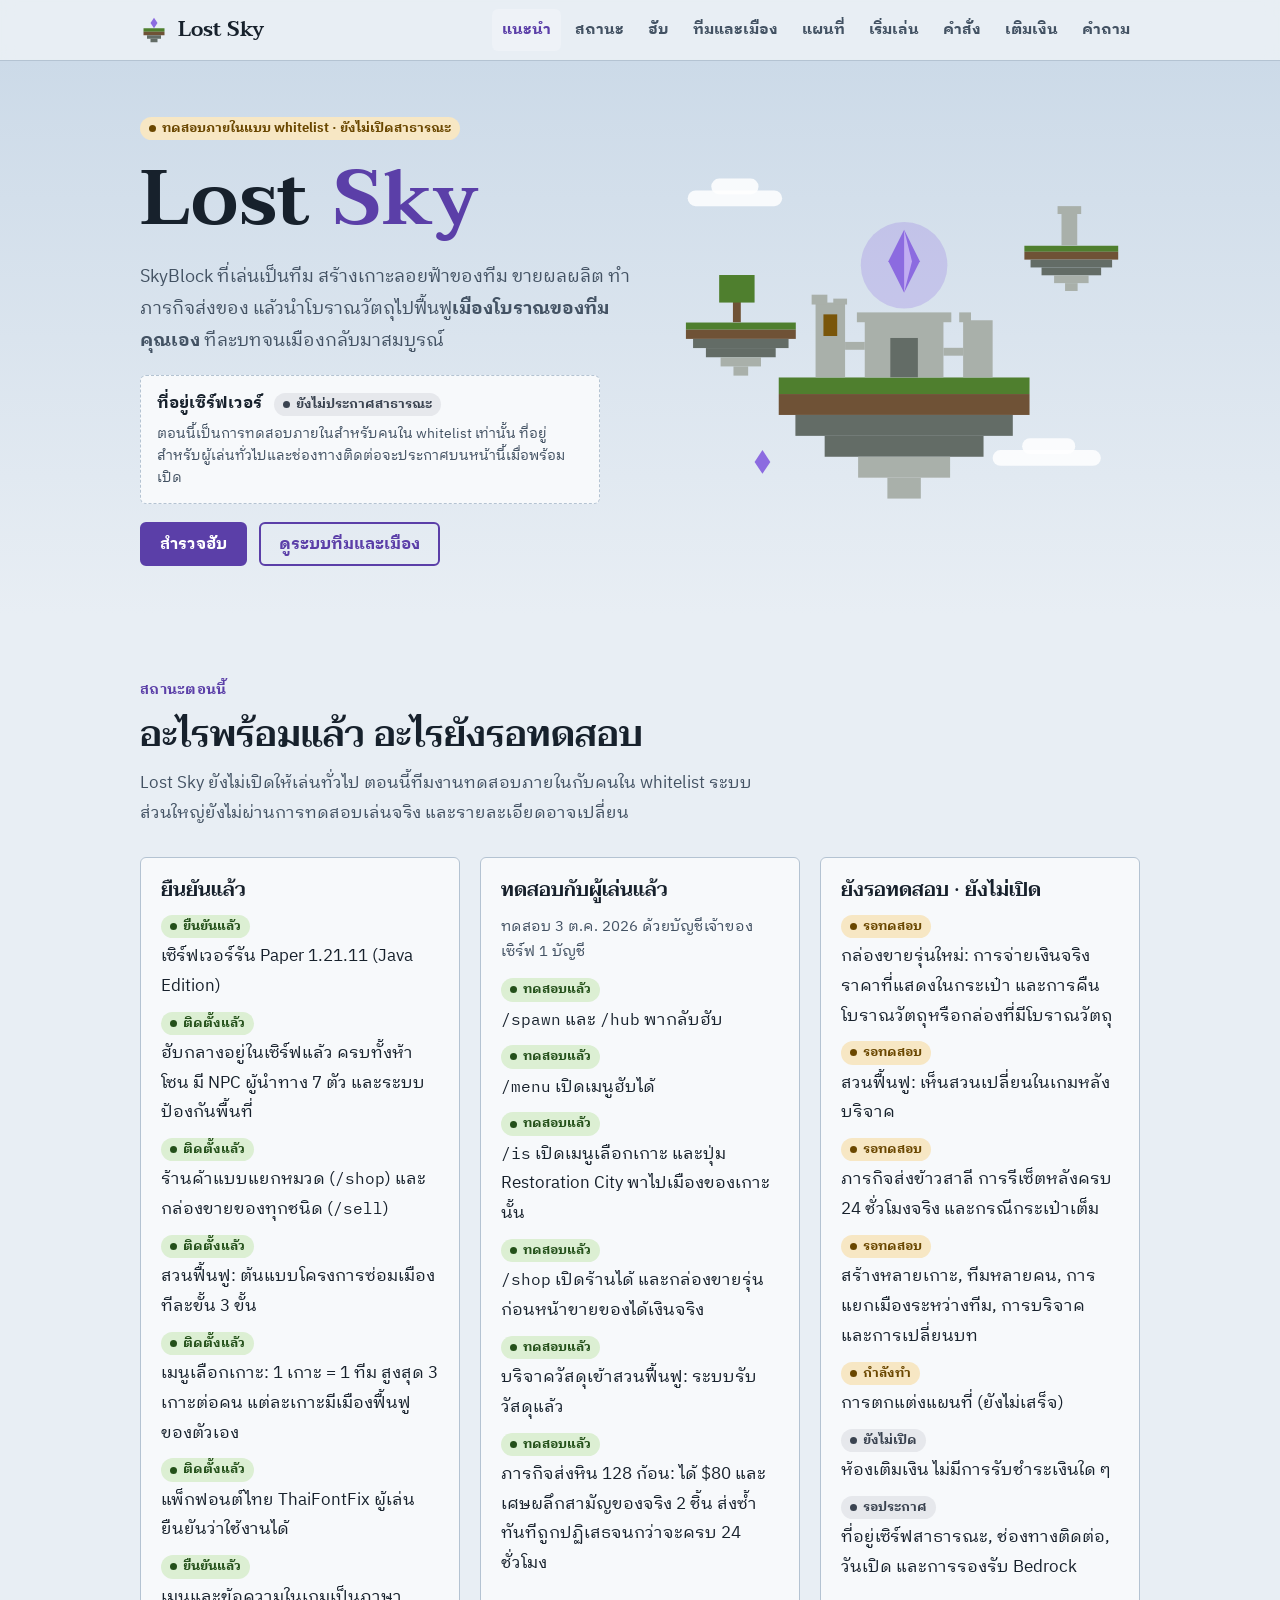
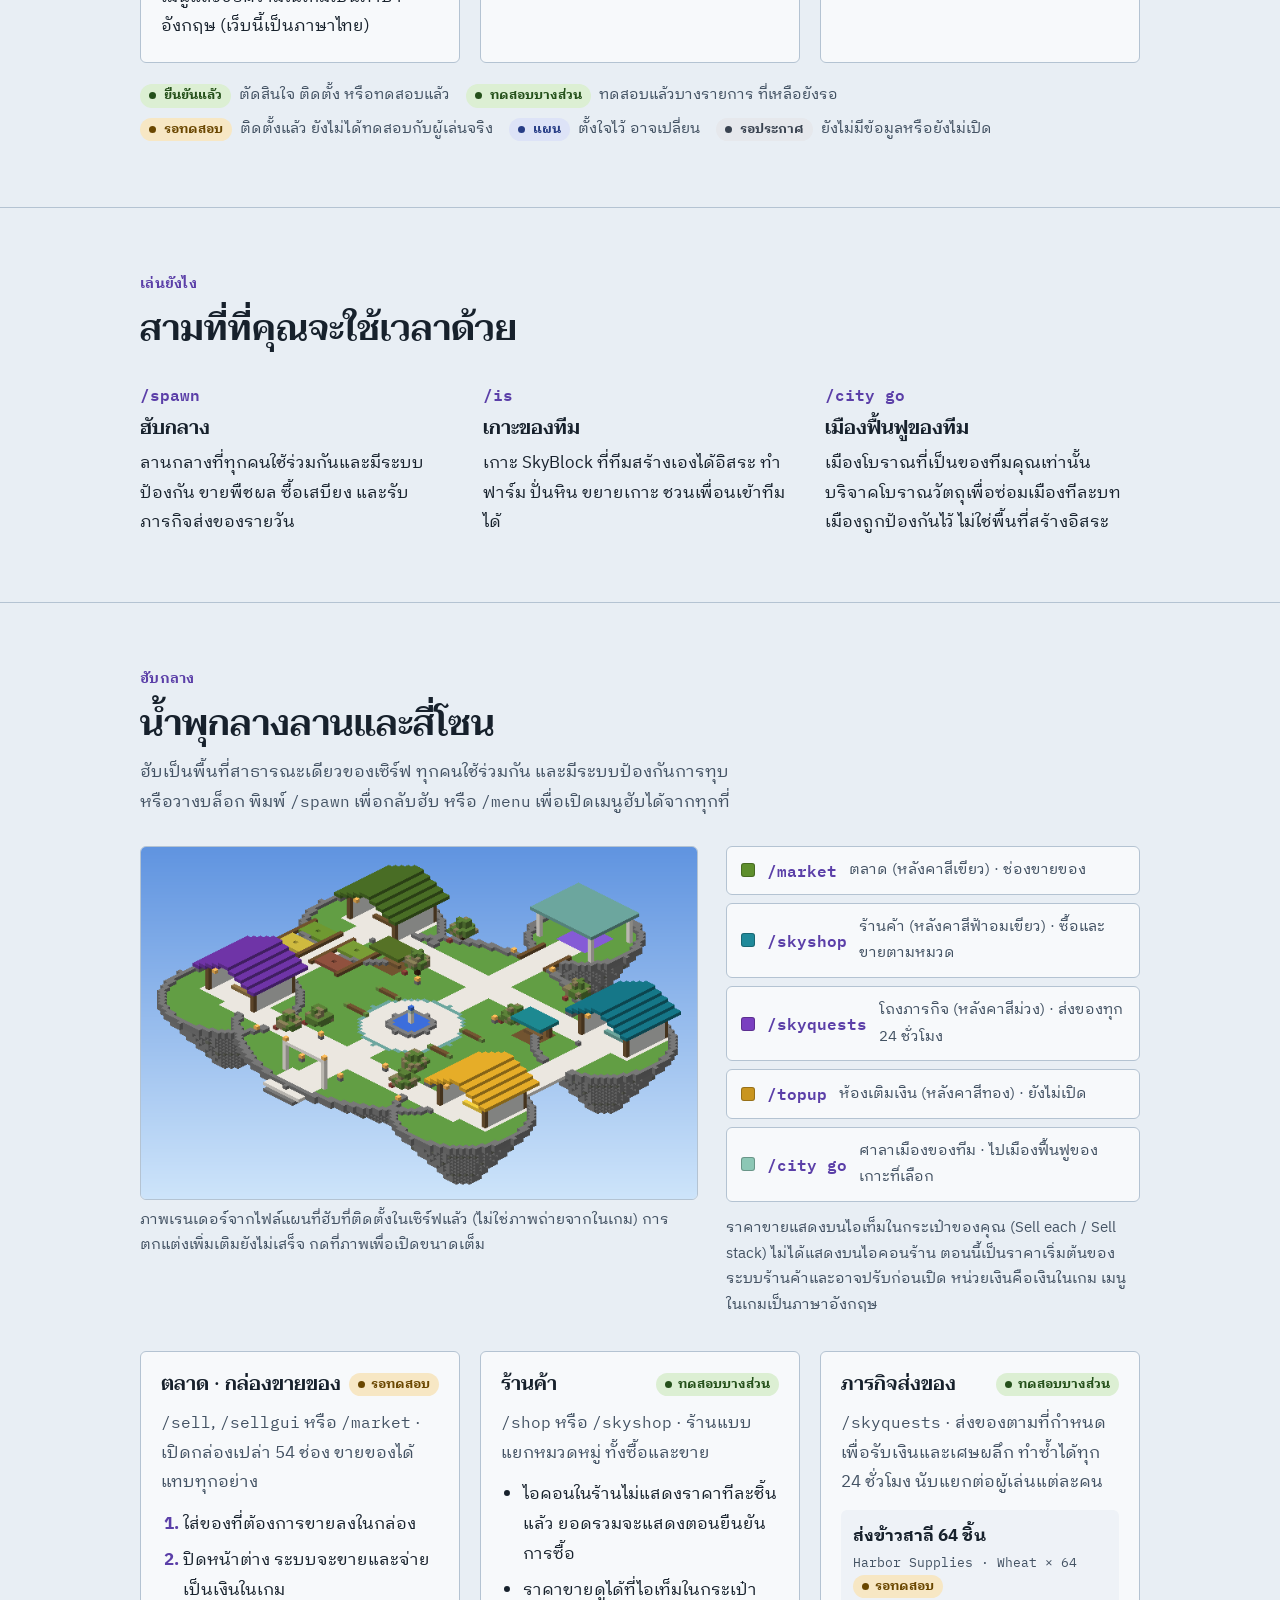
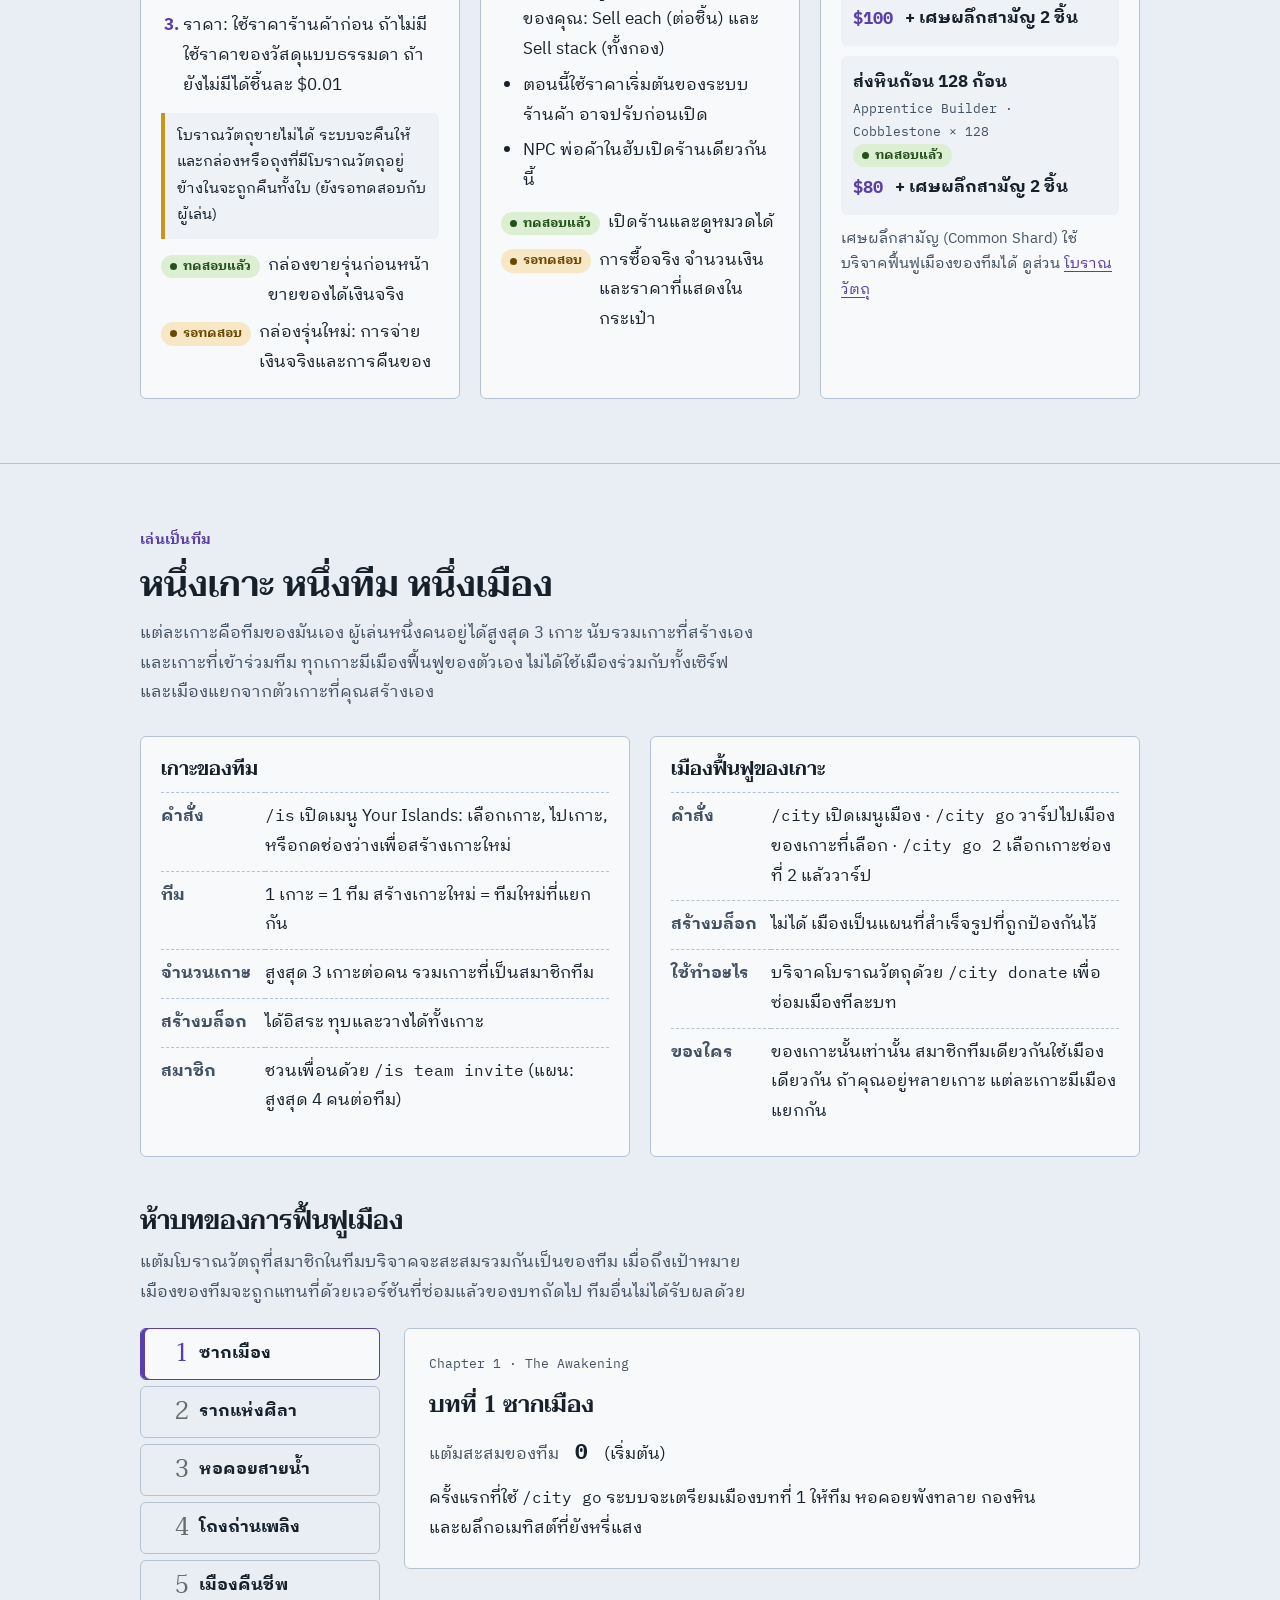
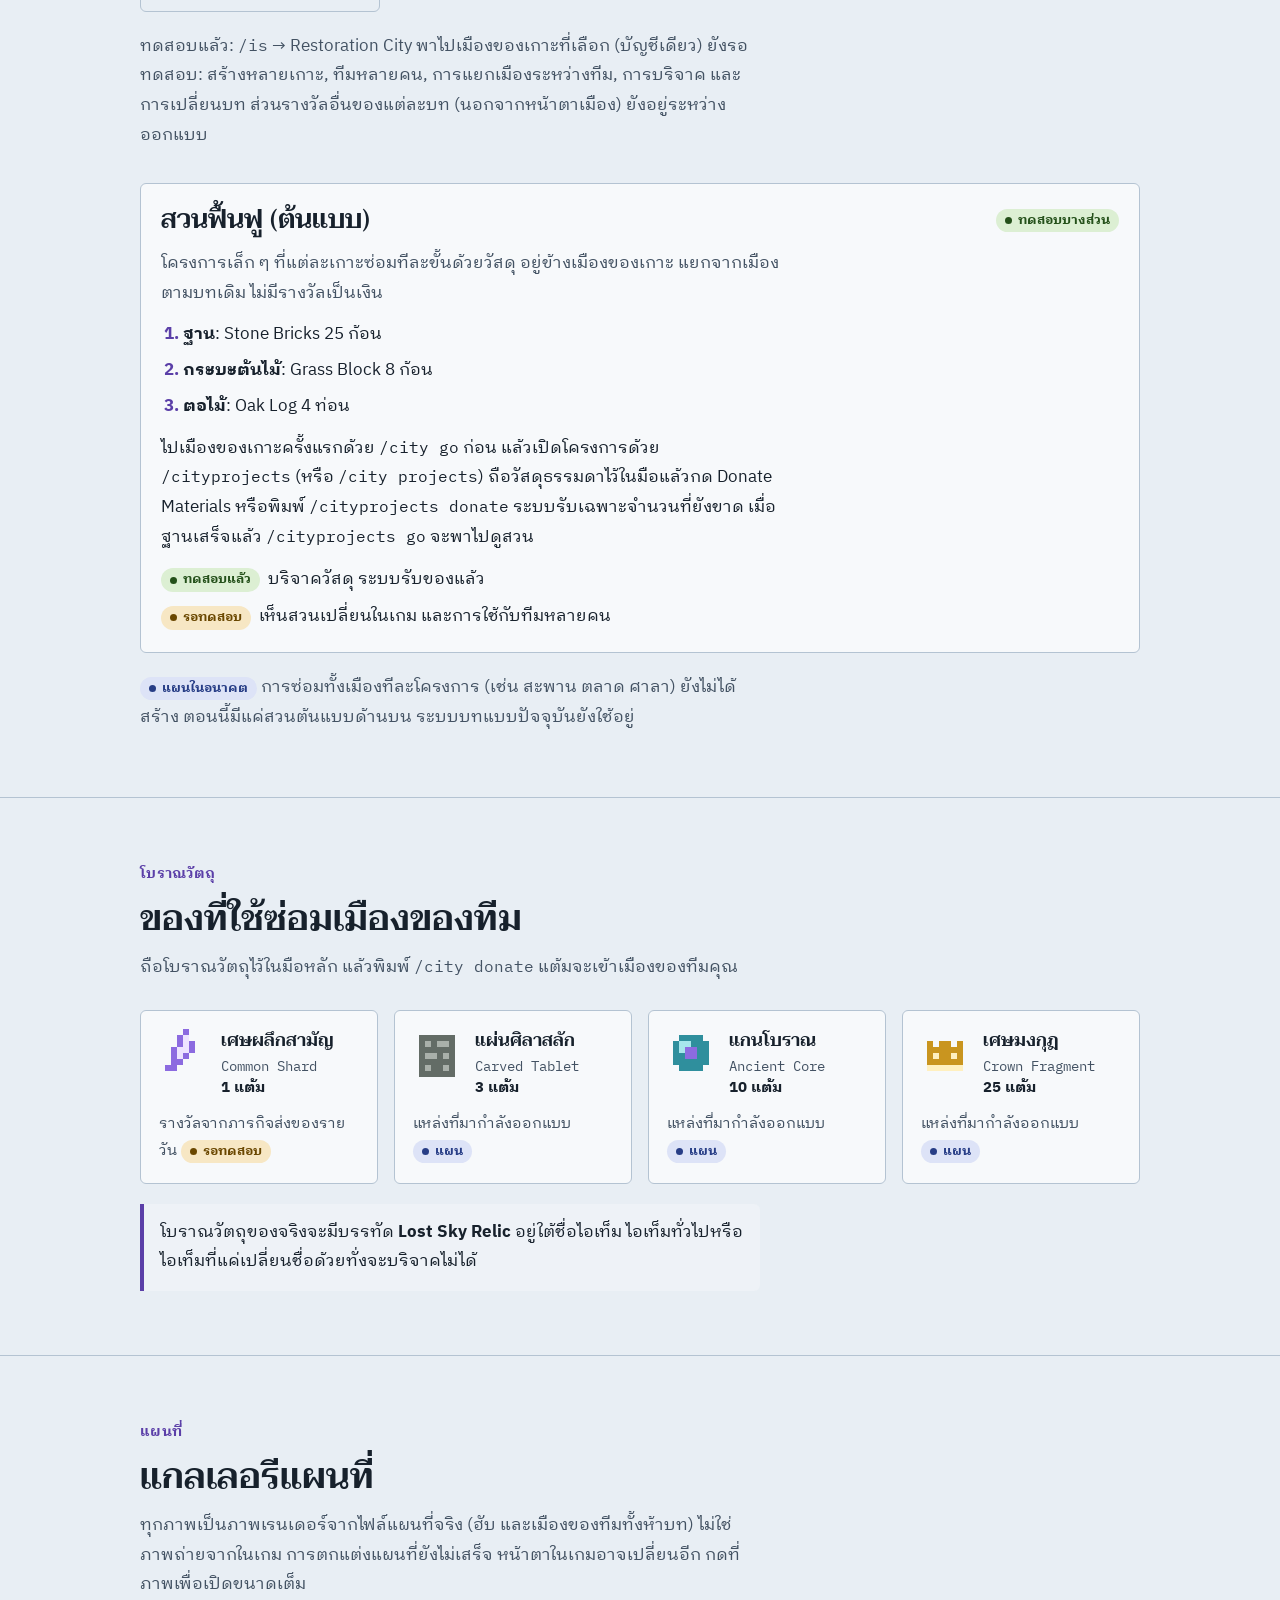
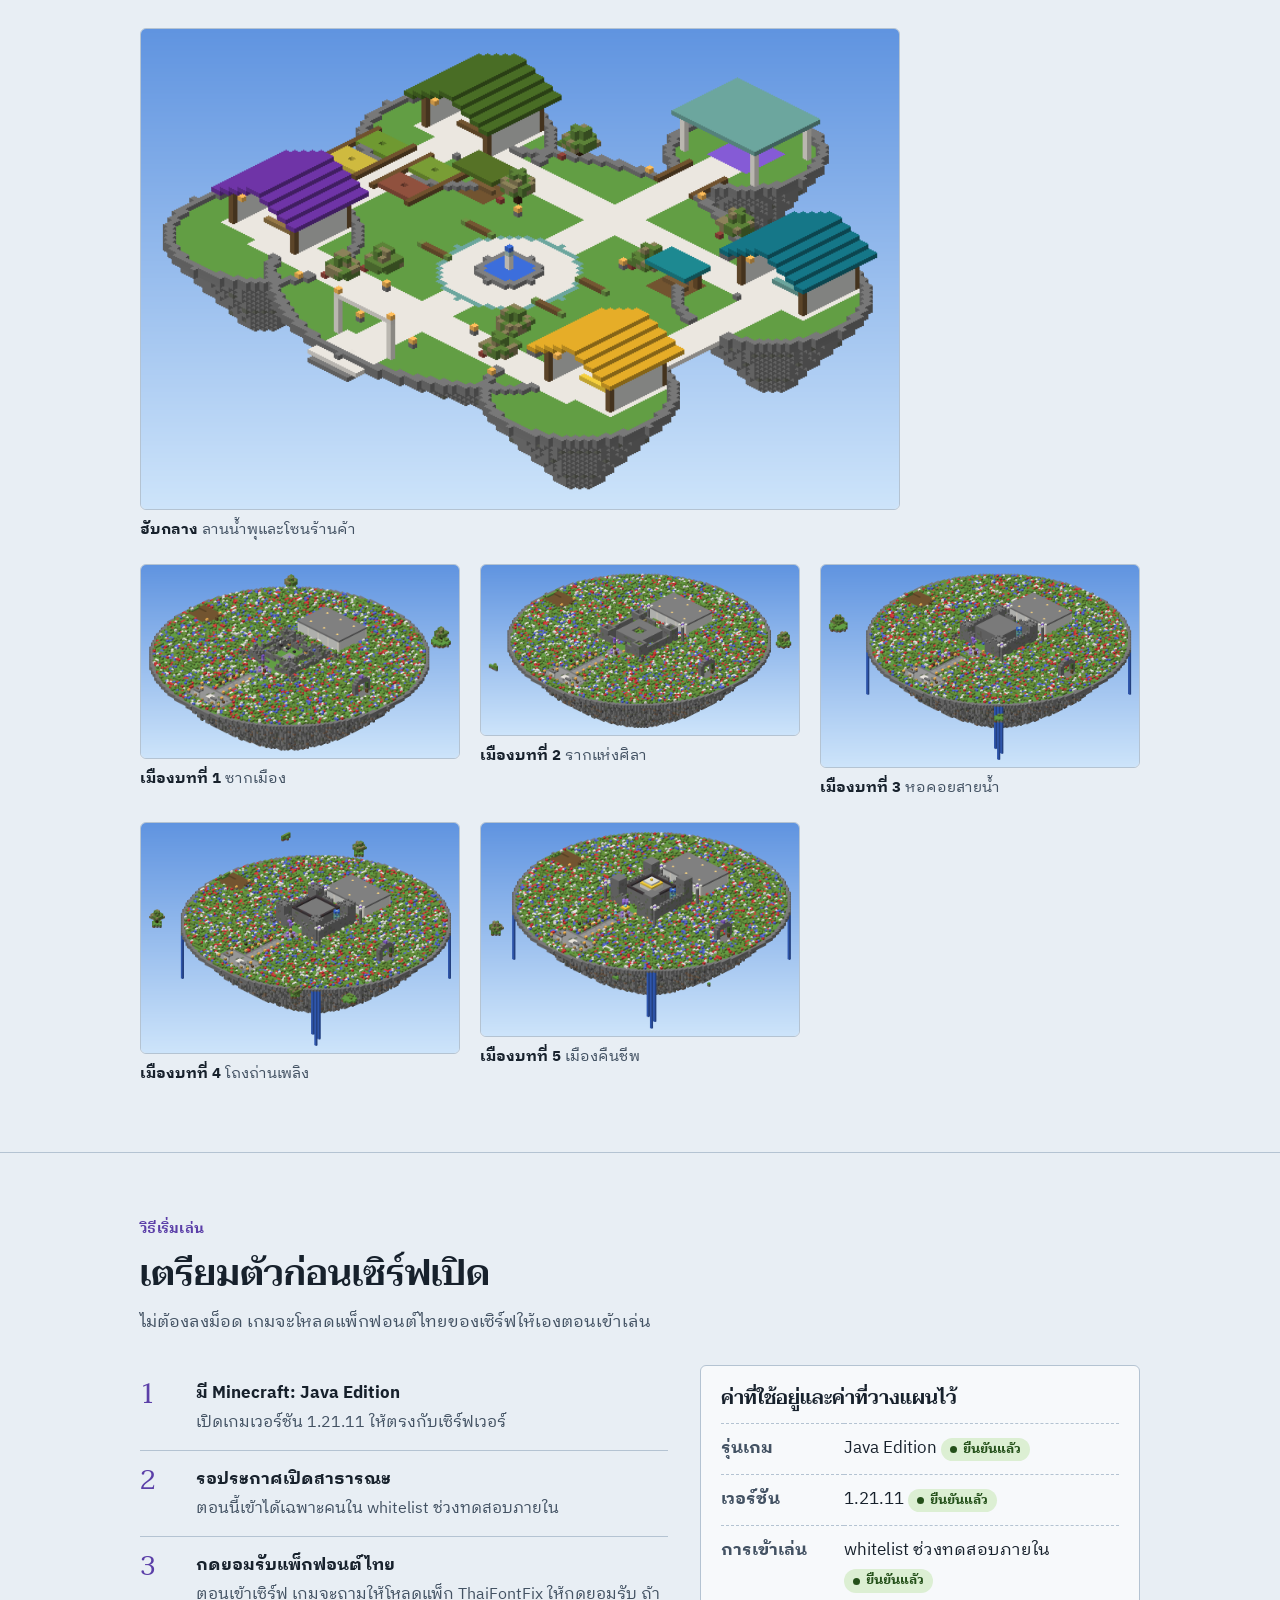
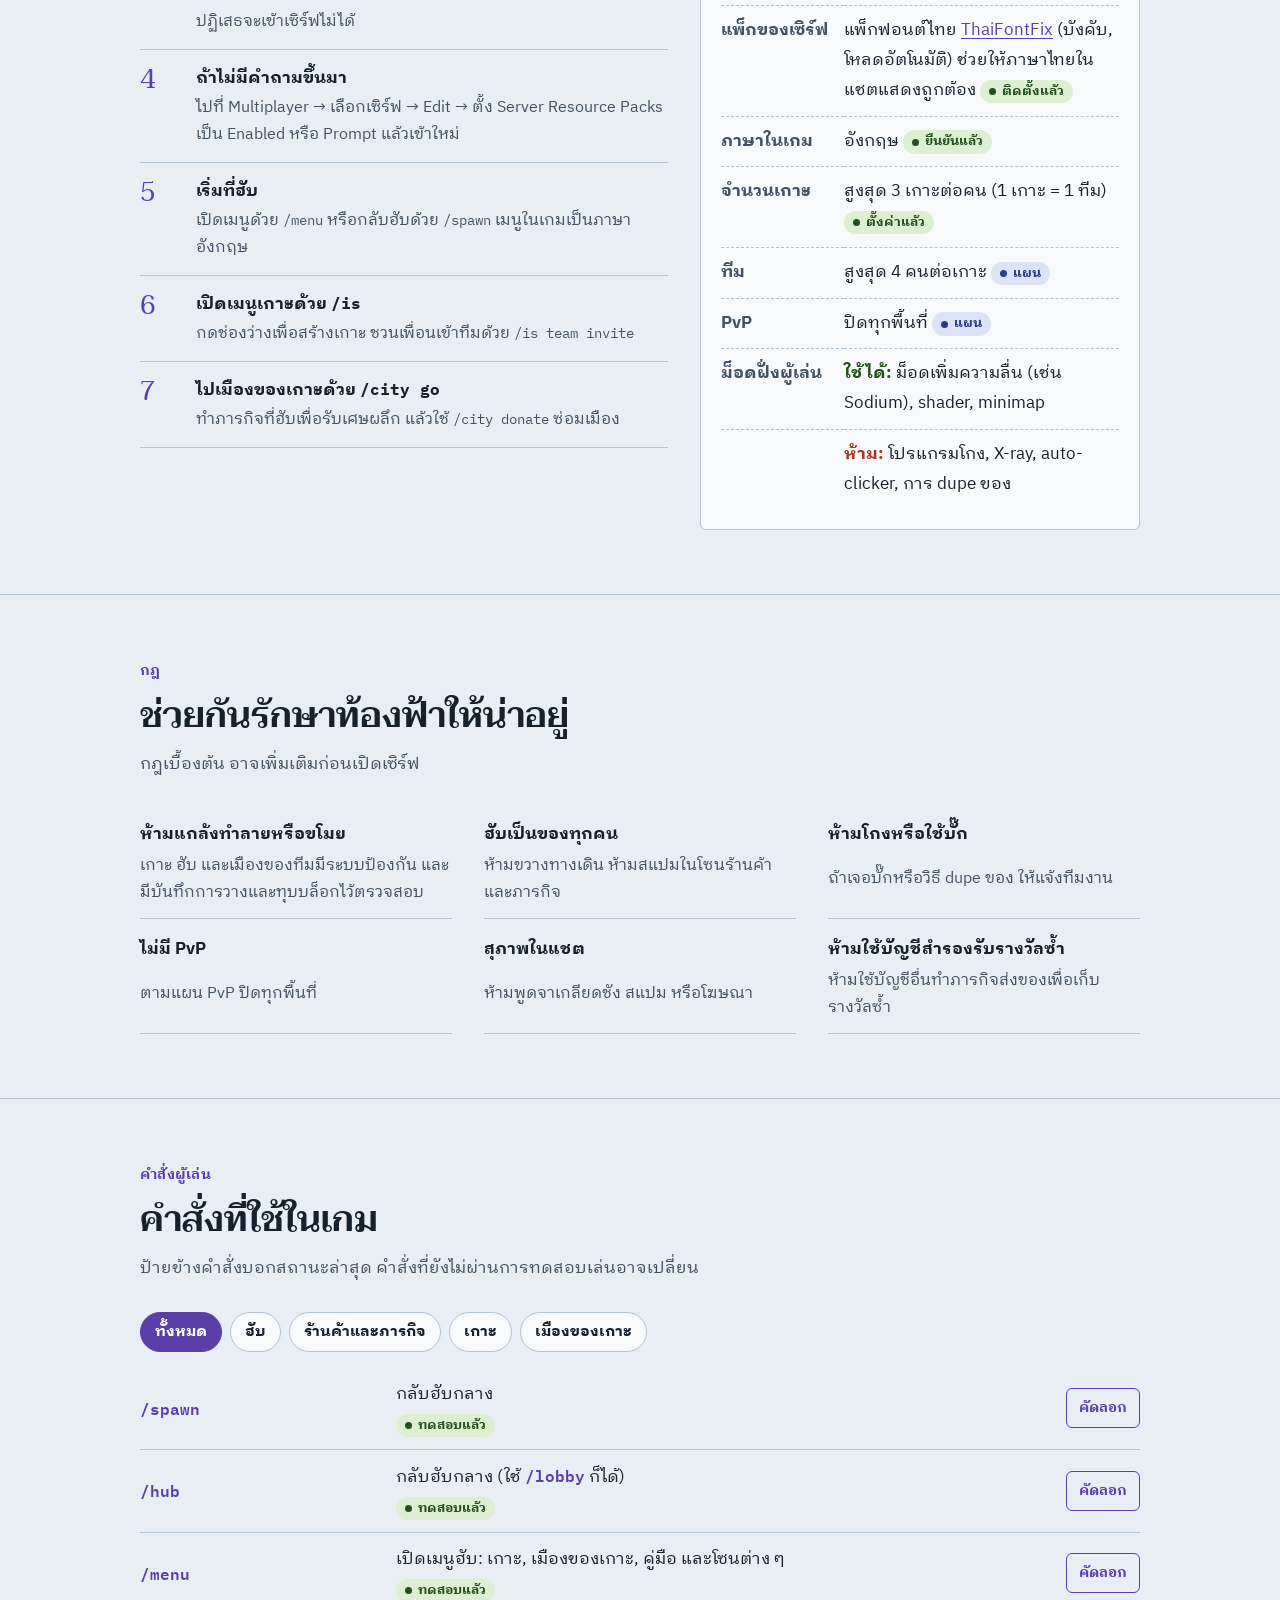
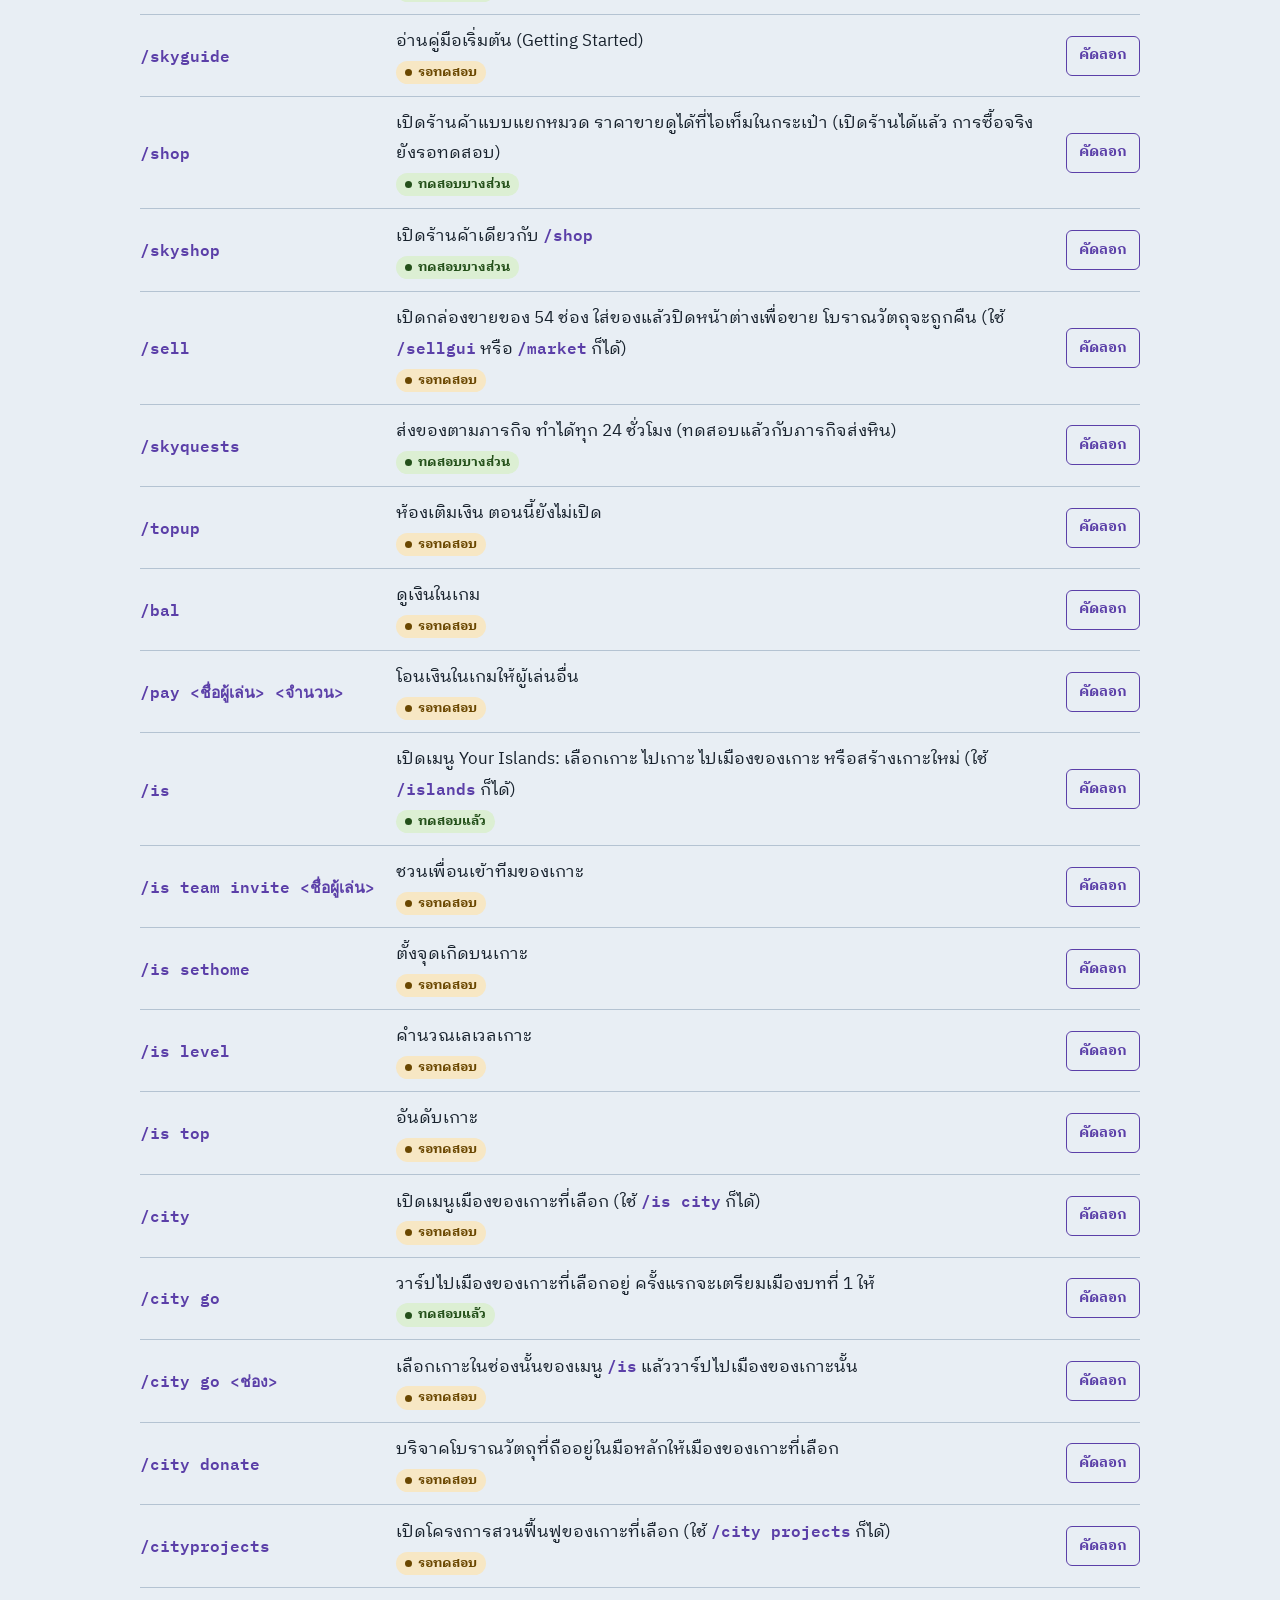
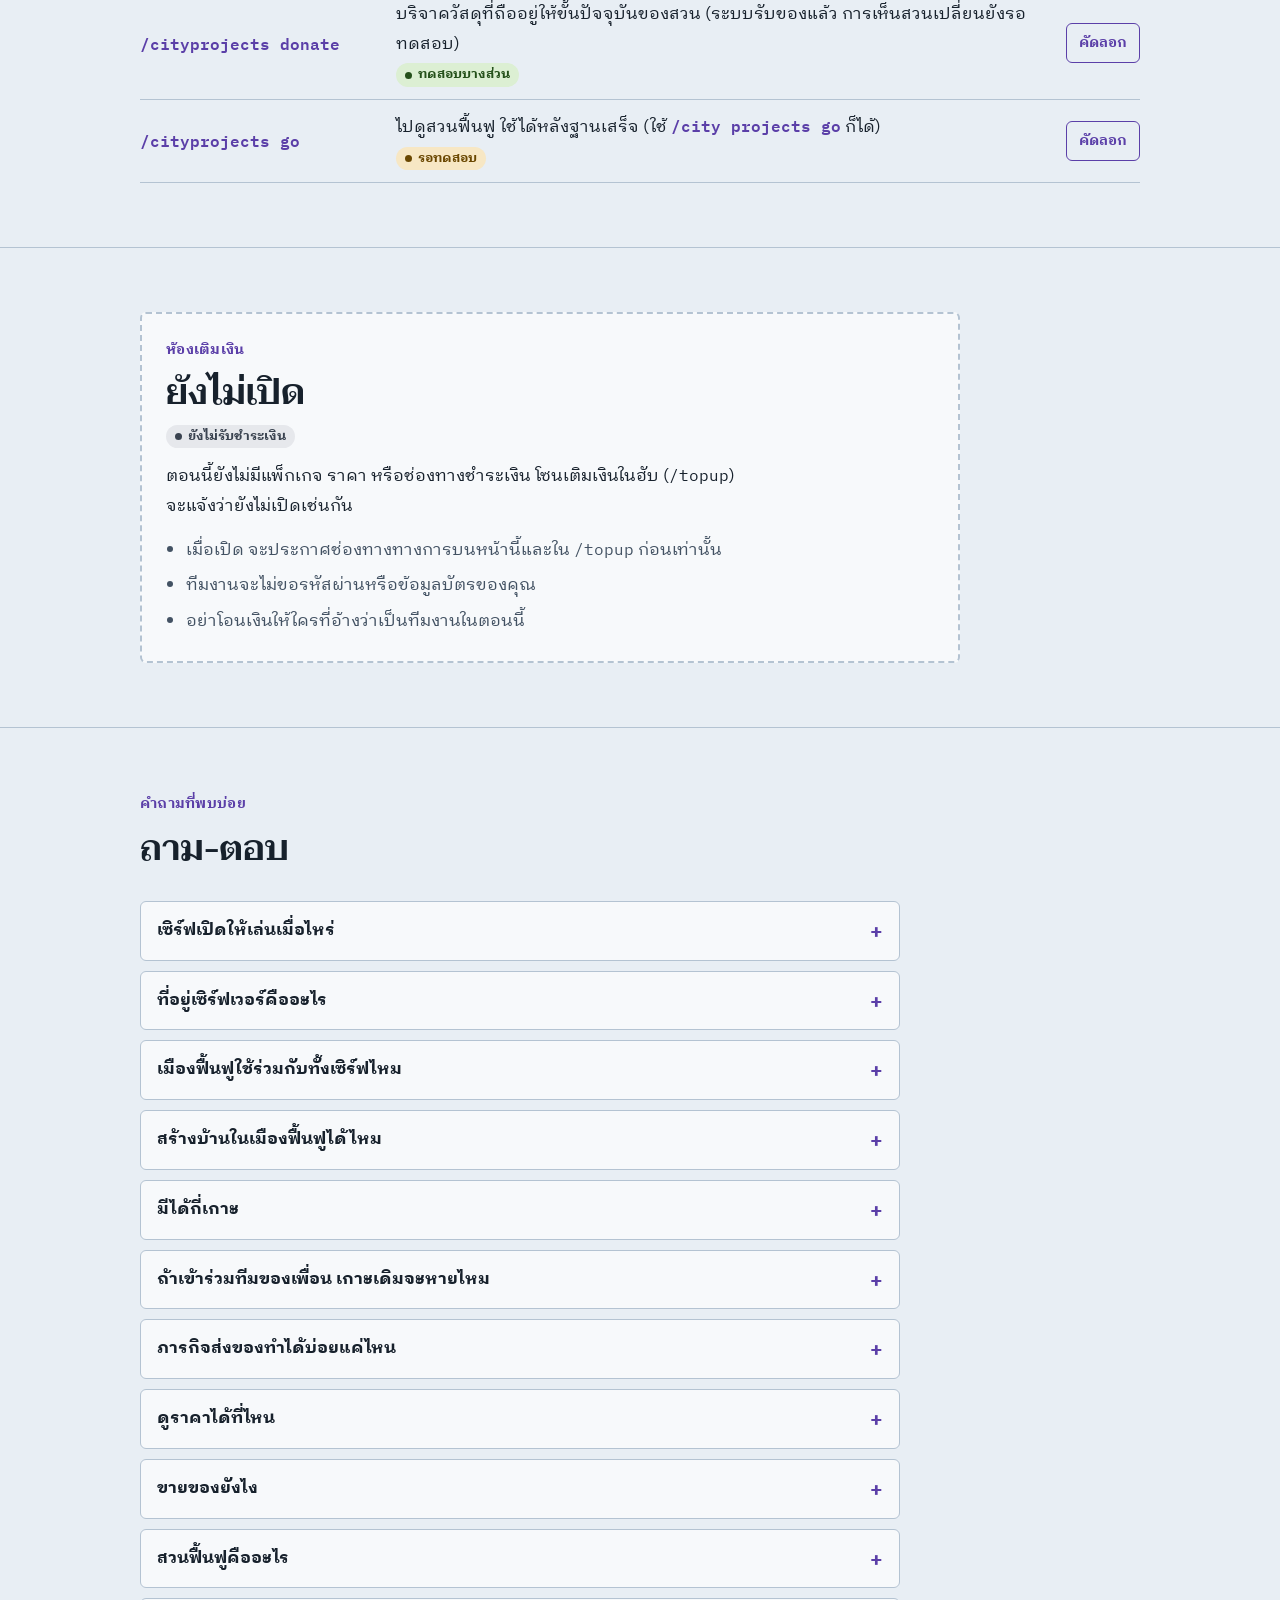
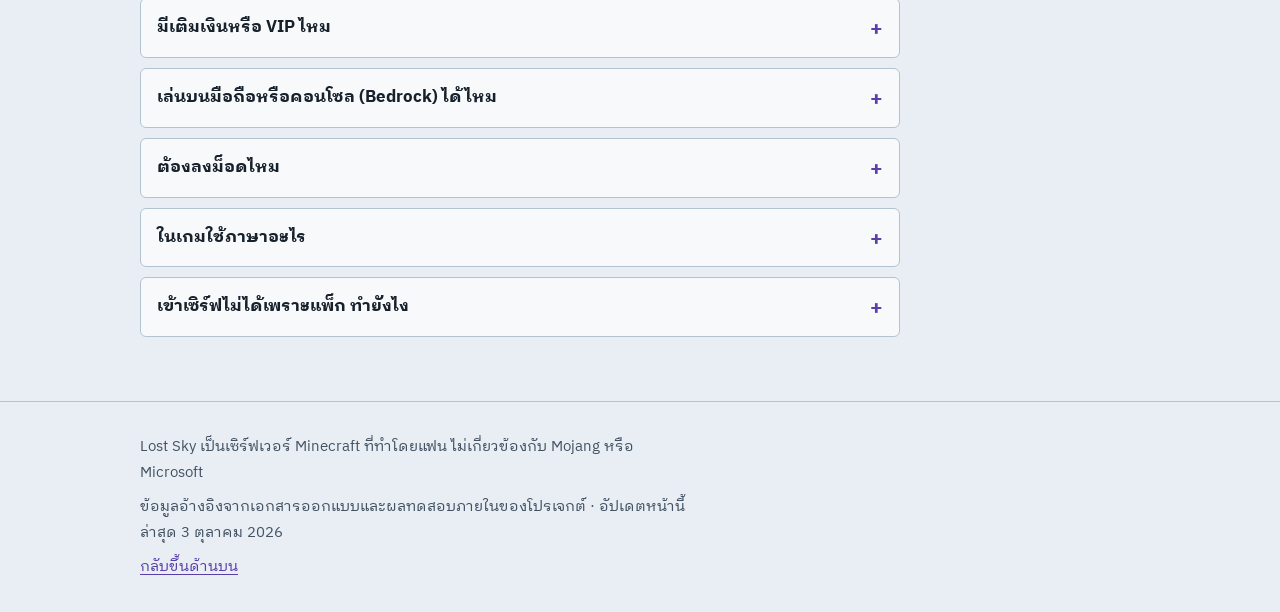
==== commit b3834e4d: "Website: universal sell box, inventory-only prices, Restoration Garden - Sell card: 54-slot /sell bo" ====
--- a/website/index.html
+++ b/website/index.html
@@ -125,7 +125,8 @@
           <ul>
             <li><span class="badge b-ok">ยืนยันแล้ว</span> เซิร์ฟเวอร์รัน Paper 1.21.11 (Java Edition)</li>
             <li><span class="badge b-ok">ติดตั้งแล้ว</span> ฮับกลางอยู่ในเซิร์ฟแล้ว ครบทั้งห้าโซน มี NPC ผู้นำทาง 7 ตัว และระบบป้องกันพื้นที่</li>
-            <li><span class="badge b-ok">ติดตั้งแล้ว</span> ร้านค้าแบบแยกหมวด (<code>/shop</code>) และช่องขายของ (<code>/sell</code>)</li>
+            <li><span class="badge b-ok">ติดตั้งแล้ว</span> ร้านค้าแบบแยกหมวด (<code>/shop</code>) และกล่องขายของทุกชนิด (<code>/sell</code>)</li>
+            <li><span class="badge b-ok">ติดตั้งแล้ว</span> สวนฟื้นฟู: ต้นแบบโครงการซ่อมเมืองทีละขั้น 3 ขั้น</li>
             <li><span class="badge b-ok">ติดตั้งแล้ว</span> เมนูเลือกเกาะ: 1 เกาะ = 1 ทีม สูงสุด 3 เกาะต่อคน แต่ละเกาะมีเมืองฟื้นฟูของตัวเอง</li>
             <li><span class="badge b-ok">ติดตั้งแล้ว</span> แพ็กฟอนต์ไทย ThaiFontFix ผู้เล่นยืนยันว่าใช้งานได้</li>
             <li><span class="badge b-ok">ยืนยันแล้ว</span> เมนูและข้อความในเกมเป็นภาษาอังกฤษ (เว็บนี้เป็นภาษาไทย)</li>
@@ -138,14 +139,16 @@
             <li><span class="badge b-ok">ทดสอบแล้ว</span> <code>/spawn</code> และ <code>/hub</code> พากลับฮับ</li>
             <li><span class="badge b-ok">ทดสอบแล้ว</span> <code>/menu</code> เปิดเมนูฮับได้</li>
             <li><span class="badge b-ok">ทดสอบแล้ว</span> <code>/is</code> เปิดเมนูเลือกเกาะ และปุ่ม Restoration City พาไปเมืองของเกาะนั้น</li>
-            <li><span class="badge b-ok">ทดสอบแล้ว</span> <code>/shop</code> และ <code>/sell</code> เปิดเมนูได้</li>
+            <li><span class="badge b-ok">ทดสอบแล้ว</span> <code>/shop</code> เปิดร้านได้ และกล่องขายรุ่นก่อนหน้าขายของได้เงินจริง</li>
+            <li><span class="badge b-ok">ทดสอบแล้ว</span> บริจาควัสดุเข้าสวนฟื้นฟู: ระบบรับวัสดุแล้ว</li>
             <li><span class="badge b-ok">ทดสอบแล้ว</span> ภารกิจส่งหิน 128 ก้อน: ได้ $80 และเศษผลึกสามัญของจริง 2 ชิ้น ส่งซ้ำทันทีถูกปฏิเสธจนกว่าจะครบ 24 ชั่วโมง</li>
           </ul>
         </div>
         <div class="status-card">
           <h3>ยังรอทดสอบ · ยังไม่เปิด</h3>
           <ul>
-            <li><span class="badge b-draft">รอทดสอบ</span> ซื้อขายจริงในร้านและช่องขาย: จำนวนเงิน และการคืนโบราณวัตถุ</li>
+            <li><span class="badge b-draft">รอทดสอบ</span> กล่องขายรุ่นใหม่: การจ่ายเงินจริง ราคาที่แสดงในกระเป๋า และการคืนโบราณวัตถุหรือกล่องที่มีโบราณวัตถุ</li>
+            <li><span class="badge b-draft">รอทดสอบ</span> สวนฟื้นฟู: เห็นสวนเปลี่ยนในเกมหลังบริจาค</li>
             <li><span class="badge b-draft">รอทดสอบ</span> ภารกิจส่งข้าวสาลี การรีเซ็ตหลังครบ 24 ชั่วโมงจริง และกรณีกระเป๋าเต็ม</li>
             <li><span class="badge b-draft">รอทดสอบ</span> สร้างหลายเกาะ, ทีมหลายคน, การแยกเมืองระหว่างทีม, การบริจาค และการเปลี่ยนบท</li>
             <li><span class="badge b-draft">กำลังทำ</span> การตกแต่งแผนที่ (ยังไม่เสร็จ)</li>
@@ -212,26 +215,26 @@
           <a class="zone-link" href="#zone-quests"><i class="sw sw-quest" aria-hidden="true"></i><code>/skyquests</code><span>โถงภารกิจ (หลังคาสีม่วง) · ส่งของทุก 24 ชั่วโมง</span></a>
           <a class="zone-link" href="#topup"><i class="sw sw-topup" aria-hidden="true"></i><code>/topup</code><span>ห้องเติมเงิน (หลังคาสีทอง) · ยังไม่เปิด</span></a>
           <a class="zone-link" href="#team"><i class="sw sw-city" aria-hidden="true"></i><code>/city go</code><span>ศาลาเมืองของทีม · ไปเมืองฟื้นฟูของเกาะที่เลือก</span></a>
-          <p class="muted small">ราคาของร้านค้าดูได้ในเกมบนไอเท็มแต่ละชิ้น ตอนนี้เป็นราคาเริ่มต้นของระบบร้านค้าและอาจปรับก่อนเปิด หน่วยเงินคือเงินในเกม เมนูในเกมเป็นภาษาอังกฤษ</p>
+          <p class="muted small">ราคาขายแสดงบนไอเท็มในกระเป๋าของคุณ (Sell each / Sell stack) ไม่ได้แสดงบนไอคอนร้าน ตอนนี้เป็นราคาเริ่มต้นของระบบร้านค้าและอาจปรับก่อนเปิด หน่วยเงินคือเงินในเกม เมนูในเกมเป็นภาษาอังกฤษ</p>
         </div>
       </div>
 
       <div class="zone-grid">
         <article class="zone-card" id="zone-market" aria-labelledby="zm-h">
           <div class="zone-head">
-            <h3 id="zm-h">ตลาด · ช่องขายของ</h3>
-            <span class="badge b-ok">ทดสอบบางส่วน</span>
-          </div>
-          <p class="muted"><code>/sell</code>, <code>/sellgui</code> หรือ <code>/market</code> · เปิดช่องว่างสำหรับใส่ของที่จะขาย</p>
+            <h3 id="zm-h">ตลาด · กล่องขายของ</h3>
+            <span class="badge b-draft">รอทดสอบ</span>
+          </div>
+          <p class="muted"><code>/sell</code>, <code>/sellgui</code> หรือ <code>/market</code> · เปิดกล่องเปล่า 54 ช่อง ขายของได้แทบทุกอย่าง</p>
           <ol class="howto">
-            <li>ใส่ของที่ต้องการขายลงในช่อง</li>
-            <li>ปิดหน้าต่าง ระบบจะขายของที่รับซื้อและจ่ายเป็นเงินในเกม</li>
-            <li>ของที่ขายไม่ได้จะถูกคืนให้</li>
+            <li>ใส่ของที่ต้องการขายลงในกล่อง</li>
+            <li>ปิดหน้าต่าง ระบบจะขายและจ่ายเป็นเงินในเกม</li>
+            <li>ราคา: ใช้ราคาร้านค้าก่อน ถ้าไม่มีใช้ราคาของวัสดุแบบธรรมดา ถ้ายังไม่มีได้ชิ้นละ $0.01</li>
           </ol>
-          <p class="note">อย่าใส่โบราณวัตถุลงช่องขาย ระบบออกแบบให้คืนโบราณวัตถุ แต่ยังไม่ได้ทดสอบ</p>
+          <p class="note">โบราณวัตถุขายไม่ได้ ระบบจะคืนให้ และกล่องหรือถุงที่มีโบราณวัตถุอยู่ข้างในจะถูกคืนทั้งใบ (ยังรอทดสอบกับผู้เล่น)</p>
           <ul class="checklist">
-            <li><span class="badge b-ok">ทดสอบแล้ว</span> เปิดช่องขายได้</li>
-            <li><span class="badge b-draft">รอทดสอบ</span> จำนวนเงินที่ได้ และการคืนของ</li>
+            <li><span class="badge b-ok">ทดสอบแล้ว</span> กล่องขายรุ่นก่อนหน้าขายของได้เงินจริง</li>
+            <li><span class="badge b-draft">รอทดสอบ</span> กล่องรุ่นใหม่: การจ่ายเงินจริงและการคืนของ</li>
           </ul>
         </article>
 
@@ -242,13 +245,14 @@
           </div>
           <p class="muted"><code>/shop</code> หรือ <code>/skyshop</code> · ร้านแบบแยกหมวดหมู่ ทั้งซื้อและขาย</p>
           <ul class="plain">
-            <li>เลือกหมวด แล้วดูราคาซื้อและราคาขายบนไอเท็มแต่ละชิ้นในเกม</li>
+            <li>ไอคอนในร้านไม่แสดงราคาทีละชิ้นแล้ว ยอดรวมจะแสดงตอนยืนยันการซื้อ</li>
+            <li>ราคาขายดูได้ที่ไอเท็มในกระเป๋าของคุณ: Sell each (ต่อชิ้น) และ Sell stack (ทั้งกอง)</li>
             <li>ตอนนี้ใช้ราคาเริ่มต้นของระบบร้านค้า อาจปรับก่อนเปิด</li>
             <li>NPC พ่อค้าในฮับเปิดร้านเดียวกันนี้</li>
           </ul>
           <ul class="checklist">
             <li><span class="badge b-ok">ทดสอบแล้ว</span> เปิดร้านและดูหมวดได้</li>
-            <li><span class="badge b-draft">รอทดสอบ</span> การซื้อขายจริงและจำนวนเงิน</li>
+            <li><span class="badge b-draft">รอทดสอบ</span> การซื้อจริง จำนวนเงิน และราคาที่แสดงในกระเป๋า</li>
           </ul>
         </article>
 
@@ -352,7 +356,24 @@
         </div>
       </div>
       <p class="season-note">ทดสอบแล้ว: <code>/is</code> → Restoration City พาไปเมืองของเกาะที่เลือก (บัญชีเดียว) ยังรอทดสอบ: สร้างหลายเกาะ, ทีมหลายคน, การแยกเมืองระหว่างทีม, การบริจาค และการเปลี่ยนบท ส่วนรางวัลอื่นของแต่ละบท (นอกจากหน้าตาเมือง) ยังอยู่ระหว่างออกแบบ</p>
-      <p class="season-note"><span class="badge b-plan">แผนในอนาคต</span> แนวคิดซ่อมเมืองทีละโครงการด้วยวัสดุ (เช่น สะพาน ตลาด สวน) ออกแบบไว้แล้วแต่ยังไม่ได้สร้าง ระบบบทแบบปัจจุบันยังใช้อยู่</p>
+      <div class="garden" id="garden">
+        <div class="zone-head">
+          <h3 class="h-sub">สวนฟื้นฟู (ต้นแบบ)</h3>
+          <span class="badge b-ok">ทดสอบบางส่วน</span>
+        </div>
+        <p class="muted">โครงการเล็ก ๆ ที่แต่ละเกาะซ่อมทีละขั้นด้วยวัสดุ อยู่ข้างเมืองของเกาะ แยกจากเมืองตามบทเดิม ไม่มีรางวัลเป็นเงิน</p>
+        <ol class="howto">
+          <li><b>ฐาน</b>: Stone Bricks 25 ก้อน</li>
+          <li><b>กระบะต้นไม้</b>: Grass Block 8 ก้อน</li>
+          <li><b>ตอไม้</b>: Oak Log 4 ท่อน</li>
+        </ol>
+        <p>ไปเมืองของเกาะครั้งแรกด้วย <code>/city go</code> ก่อน แล้วเปิดโครงการด้วย <code>/cityprojects</code> (หรือ <code>/city projects</code>) ถือวัสดุธรรมดาไว้ในมือแล้วกด Donate Materials หรือพิมพ์ <code>/cityprojects donate</code> ระบบรับเฉพาะจำนวนที่ยังขาด เมื่อฐานเสร็จแล้ว <code>/cityprojects go</code> จะพาไปดูสวน</p>
+        <ul class="checklist">
+          <li><span class="badge b-ok">ทดสอบแล้ว</span> บริจาควัสดุ ระบบรับของแล้ว</li>
+          <li><span class="badge b-draft">รอทดสอบ</span> เห็นสวนเปลี่ยนในเกม และการใช้กับทีมหลายคน</li>
+        </ul>
+      </div>
+      <p class="season-note"><span class="badge b-plan">แผนในอนาคต</span> การซ่อมทั้งเมืองทีละโครงการ (เช่น สะพาน ตลาด ศาลา) ยังไม่ได้สร้าง ตอนนี้มีแค่สวนต้นแบบด้านบน ระบบบทแบบปัจจุบันยังใช้อยู่</p>
     </div>
   </section>
 
@@ -471,9 +492,9 @@
         <li class="cmd" data-group="hub"><code>/hub</code><div class="desc"><span>กลับฮับกลาง (ใช้ <code>/lobby</code> ก็ได้)</span><span class="badge b-ok">ทดสอบแล้ว</span></div><button class="copy" type="button" data-copy="/hub" aria-label="คัดลอกคำสั่ง /hub">คัดลอก</button></li>
         <li class="cmd" data-group="hub"><code>/menu</code><div class="desc"><span>เปิดเมนูฮับ: เกาะ, เมืองของเกาะ, คู่มือ และโซนต่าง ๆ</span><span class="badge b-ok">ทดสอบแล้ว</span></div><button class="copy" type="button" data-copy="/menu" aria-label="คัดลอกคำสั่ง /menu">คัดลอก</button></li>
         <li class="cmd" data-group="hub"><code>/skyguide</code><div class="desc"><span>อ่านคู่มือเริ่มต้น (Getting Started)</span><span class="badge b-draft">รอทดสอบ</span></div><button class="copy" type="button" data-copy="/skyguide" aria-label="คัดลอกคำสั่ง /skyguide">คัดลอก</button></li>
-        <li class="cmd" data-group="shop"><code>/shop</code><div class="desc"><span>เปิดร้านค้าแบบแยกหมวด ซื้อและขาย (เปิดเมนูได้แล้ว การซื้อขายจริงยังรอทดสอบ)</span><span class="badge b-ok">ทดสอบบางส่วน</span></div><button class="copy" type="button" data-copy="/shop" aria-label="คัดลอกคำสั่ง /shop">คัดลอก</button></li>
+        <li class="cmd" data-group="shop"><code>/shop</code><div class="desc"><span>เปิดร้านค้าแบบแยกหมวด ราคาขายดูได้ที่ไอเท็มในกระเป๋า (เปิดร้านได้แล้ว การซื้อจริงยังรอทดสอบ)</span><span class="badge b-ok">ทดสอบบางส่วน</span></div><button class="copy" type="button" data-copy="/shop" aria-label="คัดลอกคำสั่ง /shop">คัดลอก</button></li>
         <li class="cmd" data-group="shop"><code>/skyshop</code><div class="desc"><span>เปิดร้านค้าเดียวกับ <code>/shop</code></span><span class="badge b-ok">ทดสอบบางส่วน</span></div><button class="copy" type="button" data-copy="/skyshop" aria-label="คัดลอกคำสั่ง /skyshop">คัดลอก</button></li>
-        <li class="cmd" data-group="shop"><code>/sell</code><div class="desc"><span>เปิดช่องขายของ ใส่ของแล้วปิดหน้าต่างเพื่อขาย (ใช้ <code>/sellgui</code> หรือ <code>/market</code> ก็ได้ เปิดได้แล้ว การขายจริงยังรอทดสอบ)</span><span class="badge b-ok">ทดสอบบางส่วน</span></div><button class="copy" type="button" data-copy="/sell" aria-label="คัดลอกคำสั่ง /sell">คัดลอก</button></li>
+        <li class="cmd" data-group="shop"><code>/sell</code><div class="desc"><span>เปิดกล่องขายของ 54 ช่อง ใส่ของแล้วปิดหน้าต่างเพื่อขาย โบราณวัตถุจะถูกคืน (ใช้ <code>/sellgui</code> หรือ <code>/market</code> ก็ได้)</span><span class="badge b-draft">รอทดสอบ</span></div><button class="copy" type="button" data-copy="/sell" aria-label="คัดลอกคำสั่ง /sell">คัดลอก</button></li>
         <li class="cmd" data-group="shop"><code>/skyquests</code><div class="desc"><span>ส่งของตามภารกิจ ทำได้ทุก 24 ชั่วโมง (ทดสอบแล้วกับภารกิจส่งหิน)</span><span class="badge b-ok">ทดสอบบางส่วน</span></div><button class="copy" type="button" data-copy="/skyquests" aria-label="คัดลอกคำสั่ง /skyquests">คัดลอก</button></li>
         <li class="cmd" data-group="shop"><code>/topup</code><div class="desc"><span>ห้องเติมเงิน ตอนนี้ยังไม่เปิด</span><span class="badge b-draft">รอทดสอบ</span></div><button class="copy" type="button" data-copy="/topup" aria-label="คัดลอกคำสั่ง /topup">คัดลอก</button></li>
         <li class="cmd" data-group="shop"><code>/bal</code><div class="desc"><span>ดูเงินในเกม</span><span class="badge b-draft">รอทดสอบ</span></div><button class="copy" type="button" data-copy="/bal" aria-label="คัดลอกคำสั่ง /bal">คัดลอก</button></li>
@@ -487,6 +508,9 @@
         <li class="cmd" data-group="city"><code>/city go</code><div class="desc"><span>วาร์ปไปเมืองของเกาะที่เลือกอยู่ ครั้งแรกจะเตรียมเมืองบทที่ 1 ให้</span><span class="badge b-ok">ทดสอบแล้ว</span></div><button class="copy" type="button" data-copy="/city go" aria-label="คัดลอกคำสั่ง /city go">คัดลอก</button></li>
         <li class="cmd" data-group="city"><code>/city go &lt;ช่อง&gt;</code><div class="desc"><span>เลือกเกาะในช่องนั้นของเมนู <code>/is</code> แล้ววาร์ปไปเมืองของเกาะนั้น</span><span class="badge b-draft">รอทดสอบ</span></div><button class="copy" type="button" data-copy="/city go " aria-label="คัดลอกคำสั่ง /city go">คัดลอก</button></li>
         <li class="cmd" data-group="city"><code>/city donate</code><div class="desc"><span>บริจาคโบราณวัตถุที่ถืออยู่ในมือหลักให้เมืองของเกาะที่เลือก</span><span class="badge b-draft">รอทดสอบ</span></div><button class="copy" type="button" data-copy="/city donate" aria-label="คัดลอกคำสั่ง /city donate">คัดลอก</button></li>
+        <li class="cmd" data-group="city"><code>/cityprojects</code><div class="desc"><span>เปิดโครงการสวนฟื้นฟูของเกาะที่เลือก (ใช้ <code>/city projects</code> ก็ได้)</span><span class="badge b-draft">รอทดสอบ</span></div><button class="copy" type="button" data-copy="/cityprojects" aria-label="คัดลอกคำสั่ง /cityprojects">คัดลอก</button></li>
+        <li class="cmd" data-group="city"><code>/cityprojects donate</code><div class="desc"><span>บริจาควัสดุที่ถืออยู่ให้ขั้นปัจจุบันของสวน (ระบบรับของแล้ว การเห็นสวนเปลี่ยนยังรอทดสอบ)</span><span class="badge b-ok">ทดสอบบางส่วน</span></div><button class="copy" type="button" data-copy="/cityprojects donate" aria-label="คัดลอกคำสั่ง /cityprojects donate">คัดลอก</button></li>
+        <li class="cmd" data-group="city"><code>/cityprojects go</code><div class="desc"><span>ไปดูสวนฟื้นฟู ใช้ได้หลังฐานเสร็จ (ใช้ <code>/city projects go</code> ก็ได้)</span><span class="badge b-draft">รอทดสอบ</span></div><button class="copy" type="button" data-copy="/cityprojects go" aria-label="คัดลอกคำสั่ง /cityprojects go">คัดลอก</button></li>
       </ul>
       <p class="sr-only" id="copy-status" role="status" aria-live="polite"></p>
     </div>
@@ -526,8 +550,9 @@
         <details><summary>มีได้กี่เกาะ</summary><div><p>สูงสุด 3 เกาะต่อคน นับรวมเกาะที่คุณเป็นสมาชิกทีม แต่ละเกาะคือทีมแยกกันและมีเมืองฟื้นฟูของตัวเอง เปิดเมนู <code>/is</code> เพื่อเลือกเกาะ</p></div></details>
         <details><summary>ถ้าเข้าร่วมทีมของเพื่อน เกาะเดิมจะหายไหม</summary><div><p>ไม่ เซิร์ฟตั้งค่าให้เก็บเกาะเดิมไว้ เกาะของเพื่อนจะเพิ่มเข้ามาเป็นอีกช่องในเมนู <code>/is</code> ถ้ายังมีช่องว่างเหลือ ระบบนี้ยังรอทดสอบกับผู้เล่นหลายคน</p></div></details>
         <details><summary>ภารกิจส่งของทำได้บ่อยแค่ไหน</summary><div><p>แต่ละภารกิจทำได้ 1 ครั้งต่อผู้เล่นทุก 24 ชั่วโมง ระบบนี้ยังรอทดสอบเล่น</p></div></details>
-        <details><summary>ดูราคาร้านค้าได้ที่ไหน</summary><div><p>ในเกม เปิด <code>/shop</code> แล้วดูราคาซื้อและราคาขายบนไอเท็มแต่ละชิ้น ตอนนี้เป็นราคาเริ่มต้นของระบบร้านค้าและอาจปรับก่อนเปิด</p></div></details>
-        <details><summary>ขายของยังไง</summary><div><p>พิมพ์ <code>/sell</code> (หรือ <code>/market</code>) ใส่ของที่จะขายลงช่อง แล้วปิดหน้าต่าง ของที่ขายไม่ได้จะถูกคืน อย่าใส่โบราณวัตถุลงไป ระบบการขายจริงยังรอทดสอบ</p></div></details>
+        <details><summary>ดูราคาได้ที่ไหน</summary><div><p>ราคาขายแสดงบนไอเท็มในกระเป๋าของคุณ (Sell each ต่อชิ้น, Sell stack ทั้งกอง) ไอคอนในร้านไม่แสดงราคาทีละชิ้น ยอดรวมการซื้อจะแสดงตอนยืนยัน ตอนนี้เป็นราคาเริ่มต้นและอาจปรับก่อนเปิด</p></div></details>
+        <details><summary>ขายของยังไง</summary><div><p>พิมพ์ <code>/sell</code> (หรือ <code>/market</code>) ใส่ของลงกล่อง แล้วปิดหน้าต่าง ของที่ไม่มีในร้านก็ขายได้ในราคาชิ้นละ $0.01 โบราณวัตถุและกล่องที่มีโบราณวัตถุข้างในจะถูกคืน การจ่ายเงินของกล่องรุ่นใหม่ยังรอทดสอบ</p></div></details>
+        <details><summary>สวนฟื้นฟูคืออะไร</summary><div><p>ต้นแบบโครงการซ่อมเมืองทีละขั้นของแต่ละเกาะ บริจาค Stone Bricks 25, Grass Block 8 และ Oak Log 4 ผ่าน <code>/cityprojects</code> ยังเป็นต้นแบบเล็ก ๆ การซ่อมทั้งเมืองแบบนี้ยังเป็นแผนในอนาคต</p></div></details>
         <details><summary>มีเติมเงินหรือ VIP ไหม</summary><div><p>ยังไม่เปิด ไม่มีการรับชำระเงิน แพ็กเกจ หรือราคาใด ๆ ในตอนนี้ ดูรายละเอียดในส่วน <a href="#topup">ห้องเติมเงิน</a></p></div></details>
         <details><summary>เล่นบนมือถือหรือคอนโซล (Bedrock) ได้ไหม</summary><div><p>ยังไม่ได้ตัดสินใจ ตอนนี้ทดสอบกับ Java Edition</p></div></details>
         <details><summary>ต้องลงม็อดไหม</summary><div><p>ไม่ต้อง เซิร์ฟใช้แพ็กฟอนต์ไทย ThaiFontFix ซึ่งเกมจะโหลดให้เองตอนเข้าเล่น แค่กดยอมรับ ม็อดเพิ่มความลื่นหรือ shader ใช้ได้ แต่ห้ามโปรแกรมโกงทุกชนิด</p></div></details>
--- a/website/assets/site.css
+++ b/website/assets/site.css
@@ -411,6 +411,8 @@
 .checklist li { display: flex; gap: 8px; align-items: baseline; }
 .checklist li > .badge { flex: none; }
 
+.garden { margin-top: 32px; background: var(--panel); border: 1px solid var(--line); border-radius: var(--radius); padding: 20px; display: grid; gap: 12px; }
+
 /* ---------- Team ---------- */
 .compare { display: grid; grid-template-columns: repeat(auto-fit, minmax(280px, 1fr)); gap: 20px; }
 .compare-card { background: var(--panel); border: 1px solid var(--line); border-radius: var(--radius); padding: 20px; display: grid; gap: 10px; align-content: start; }
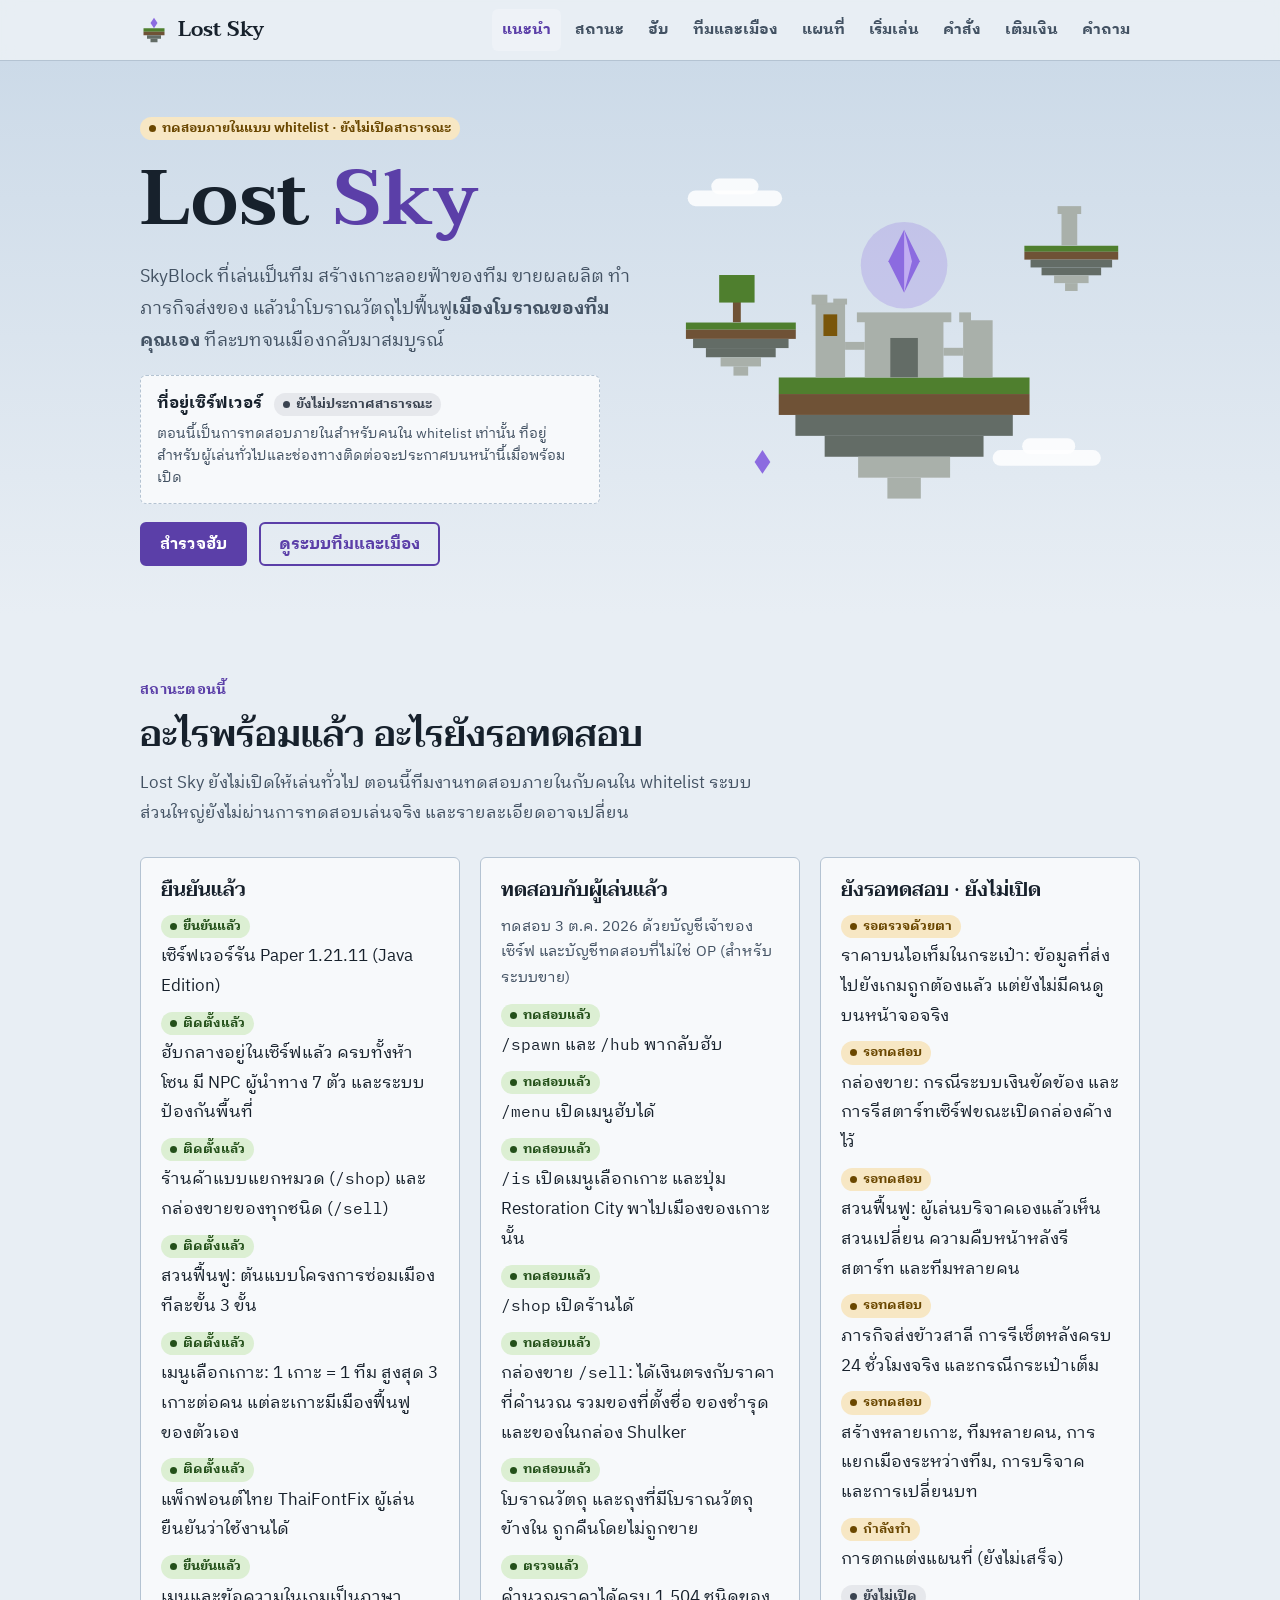
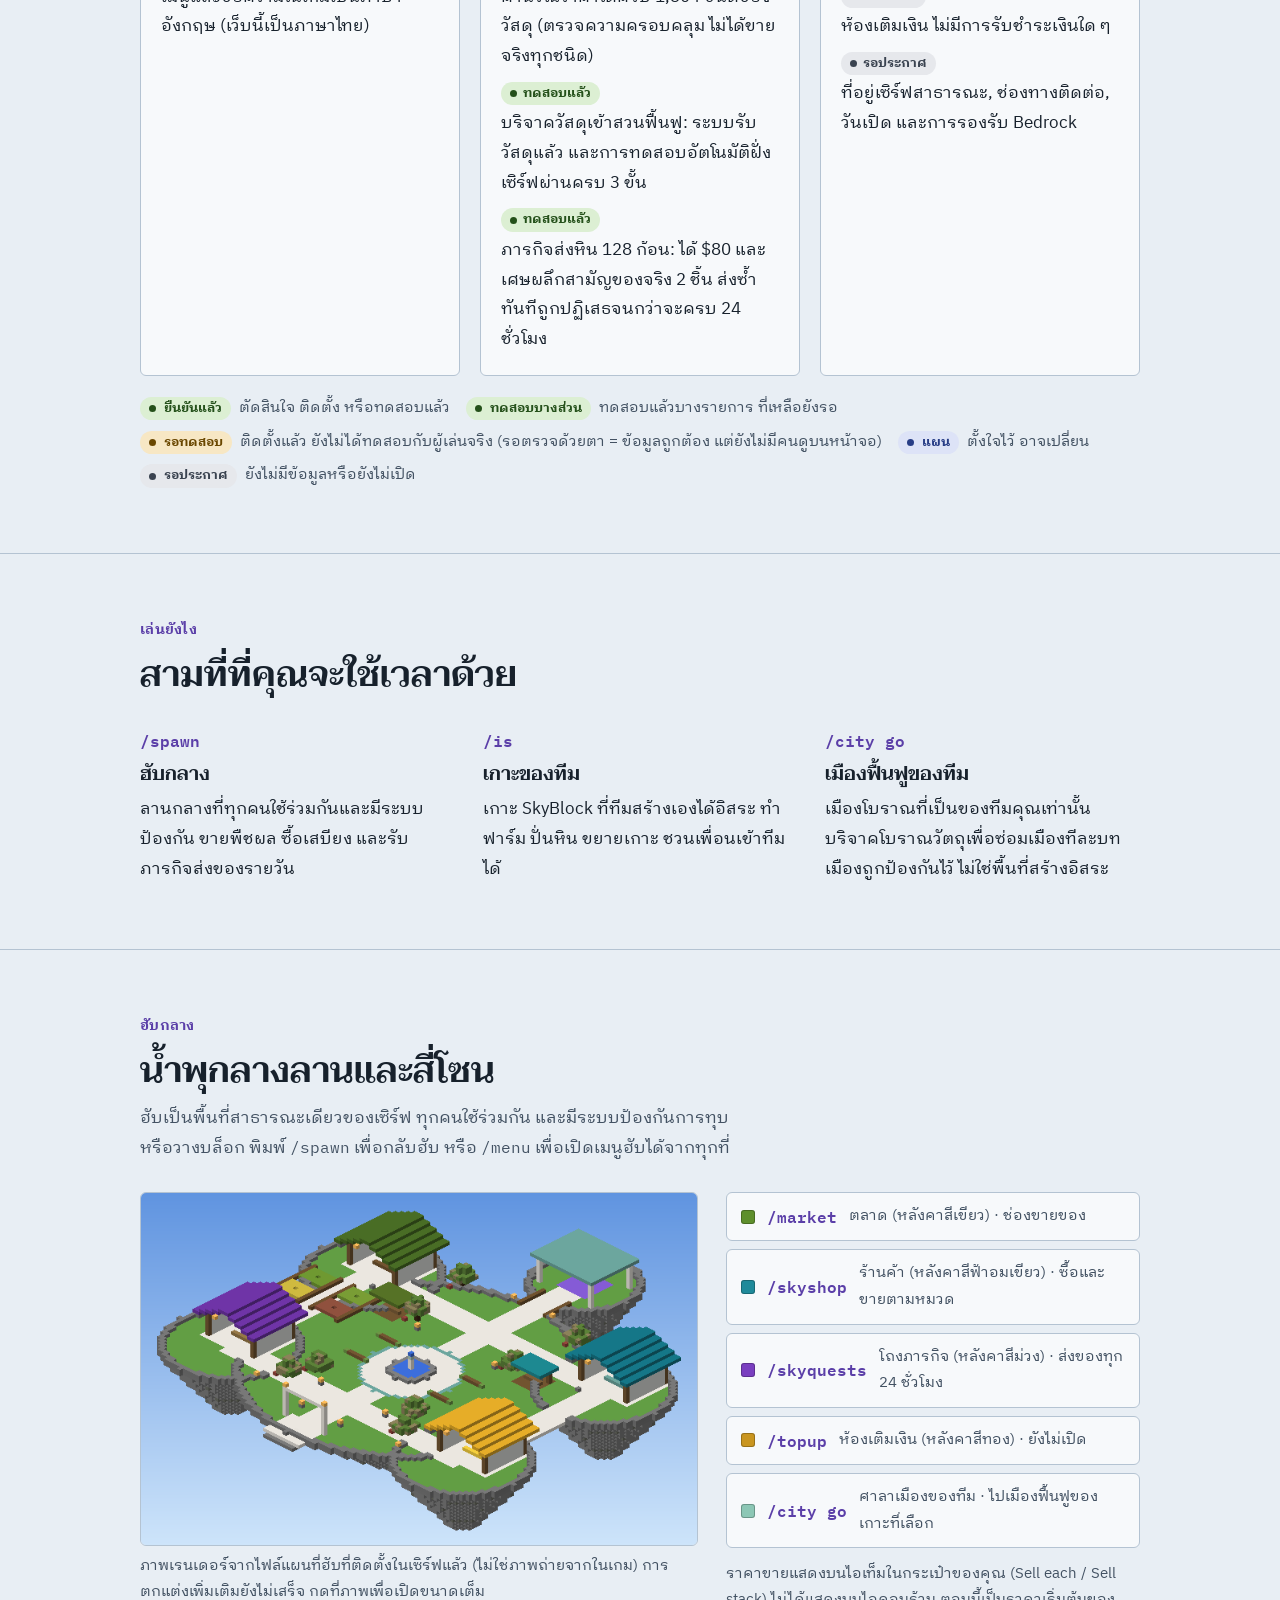
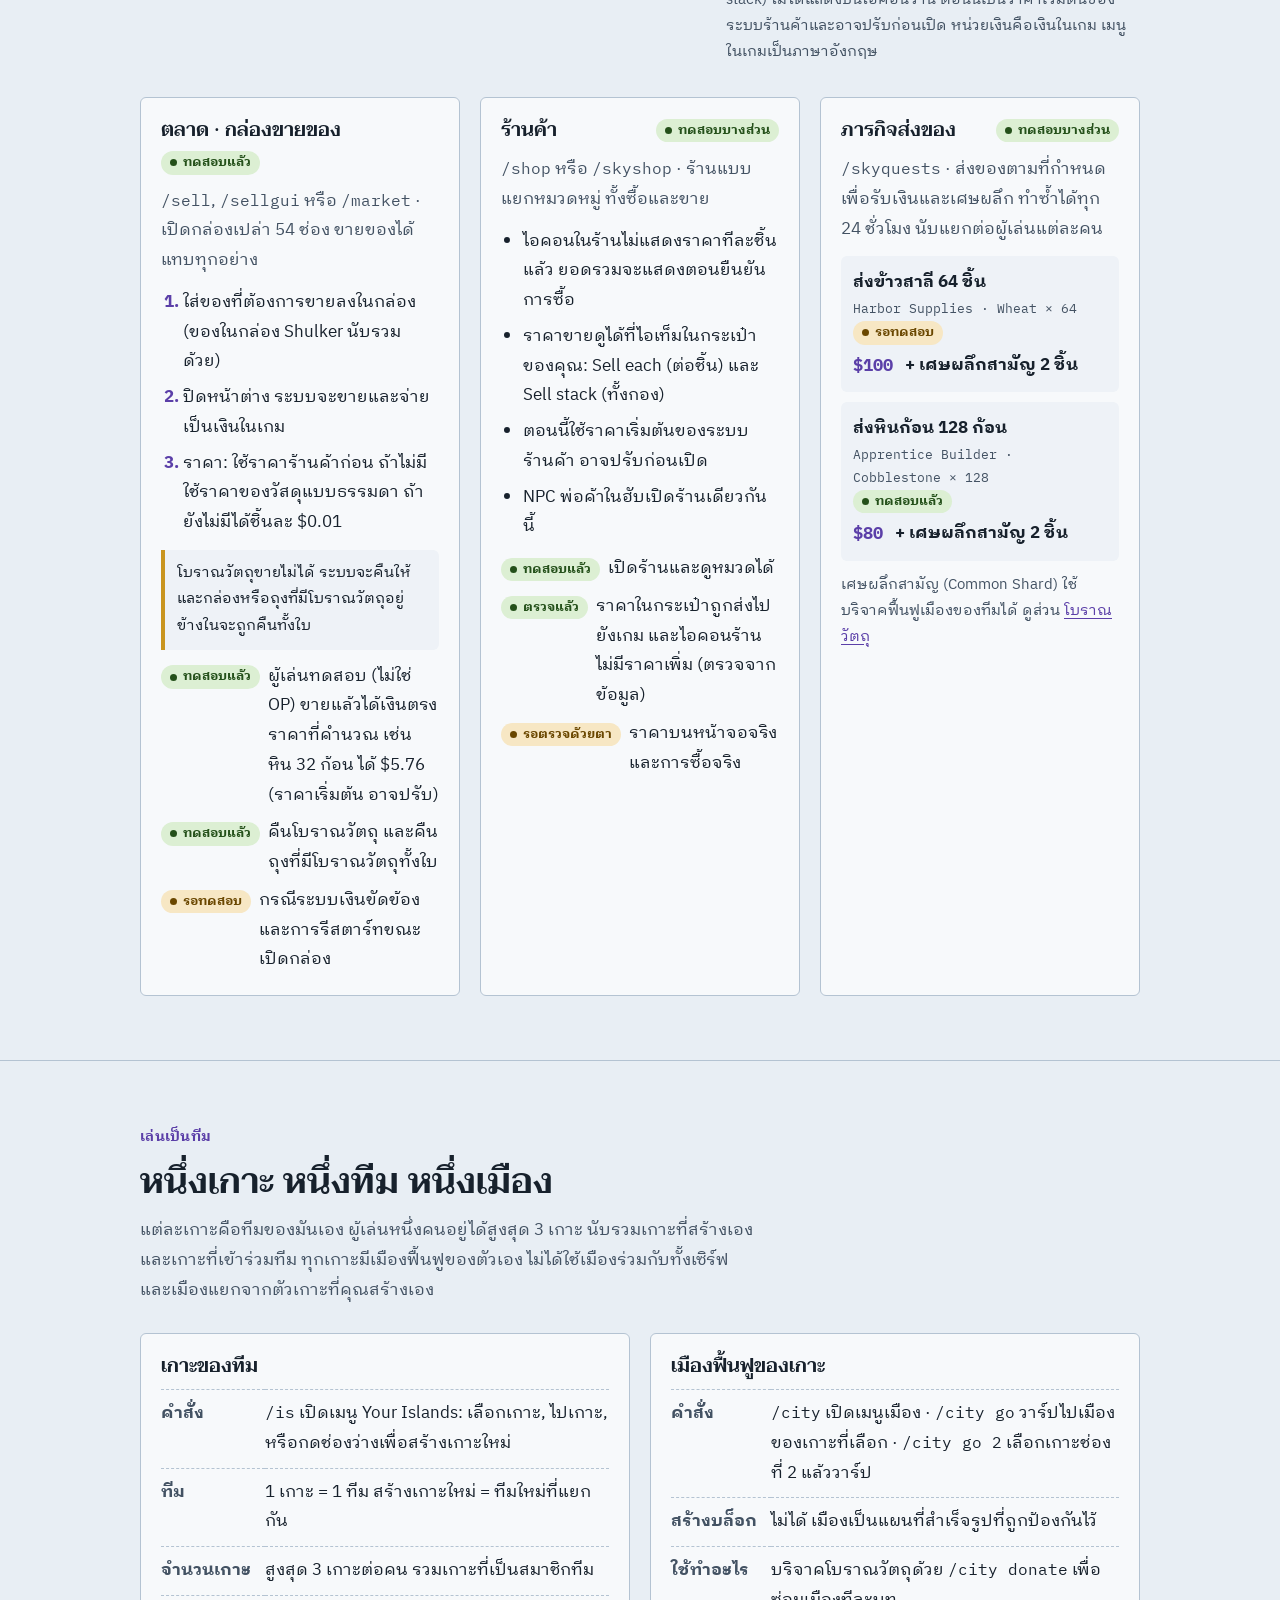
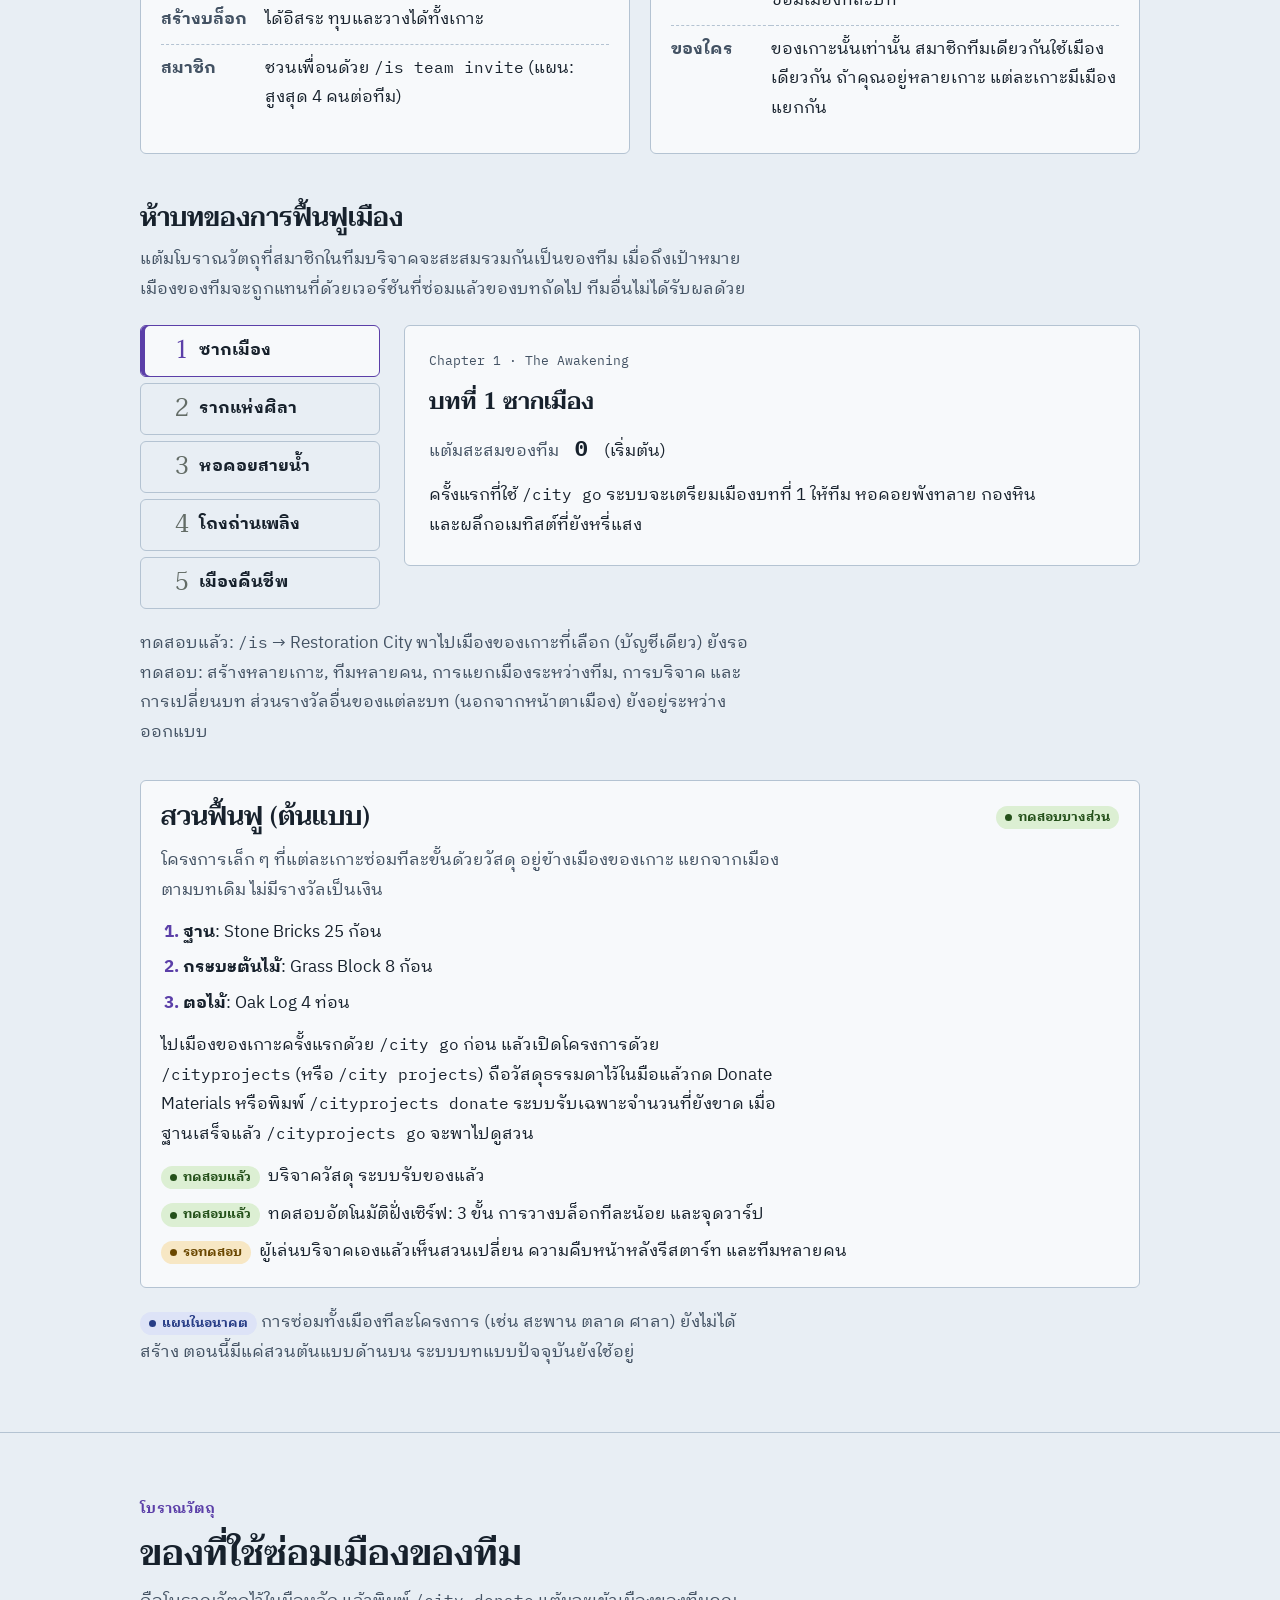
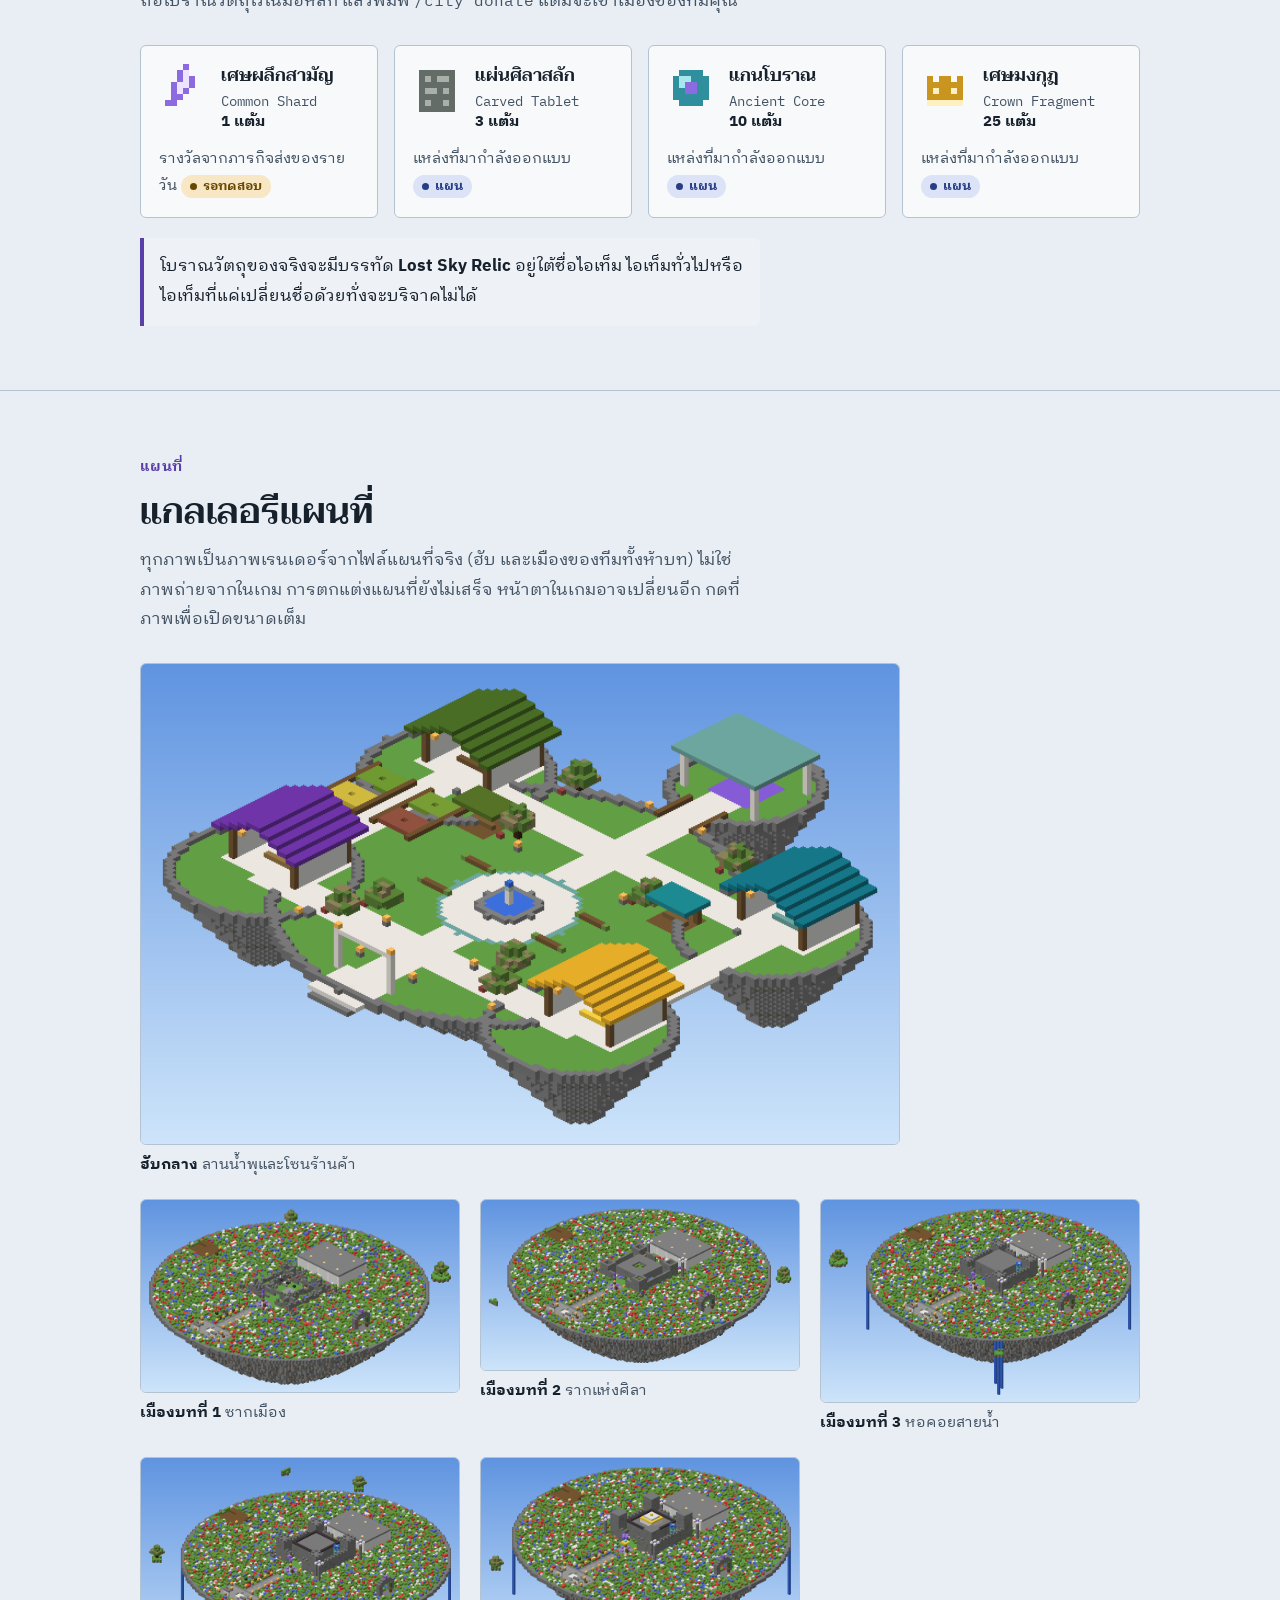
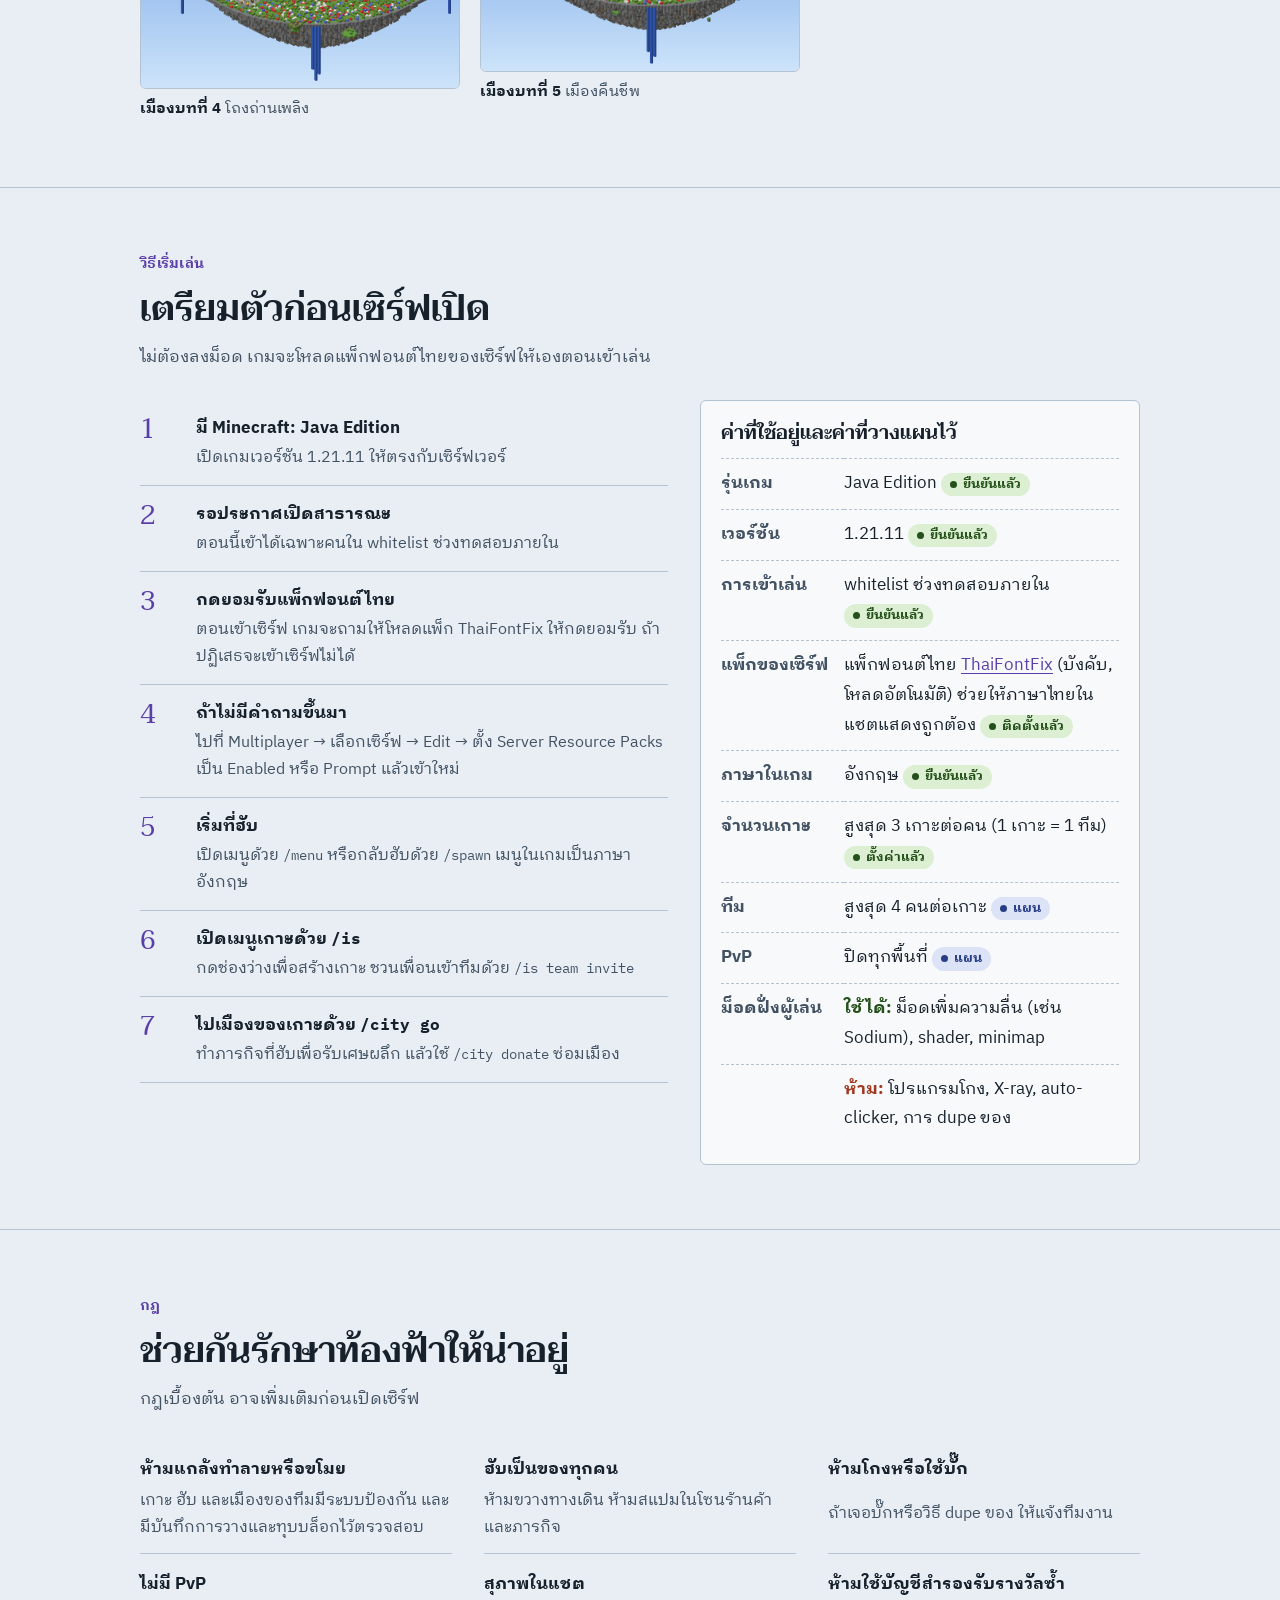
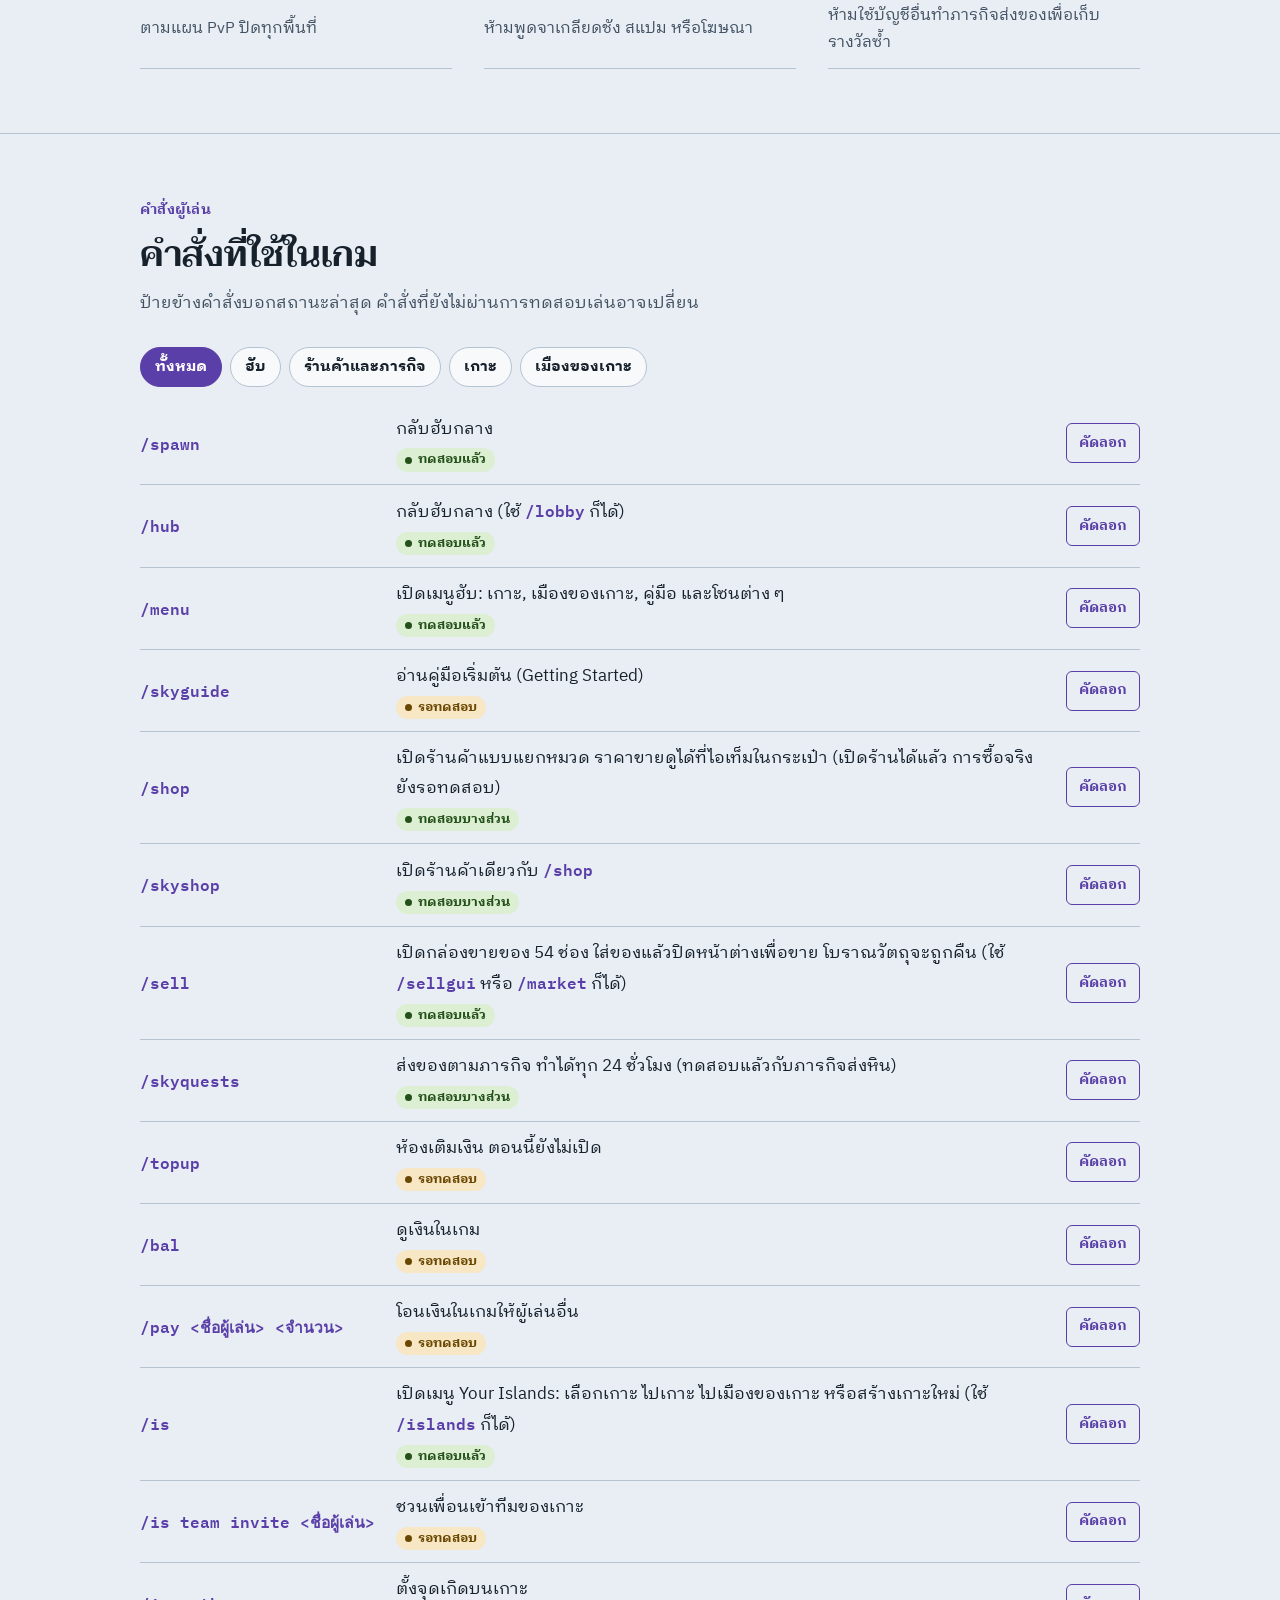
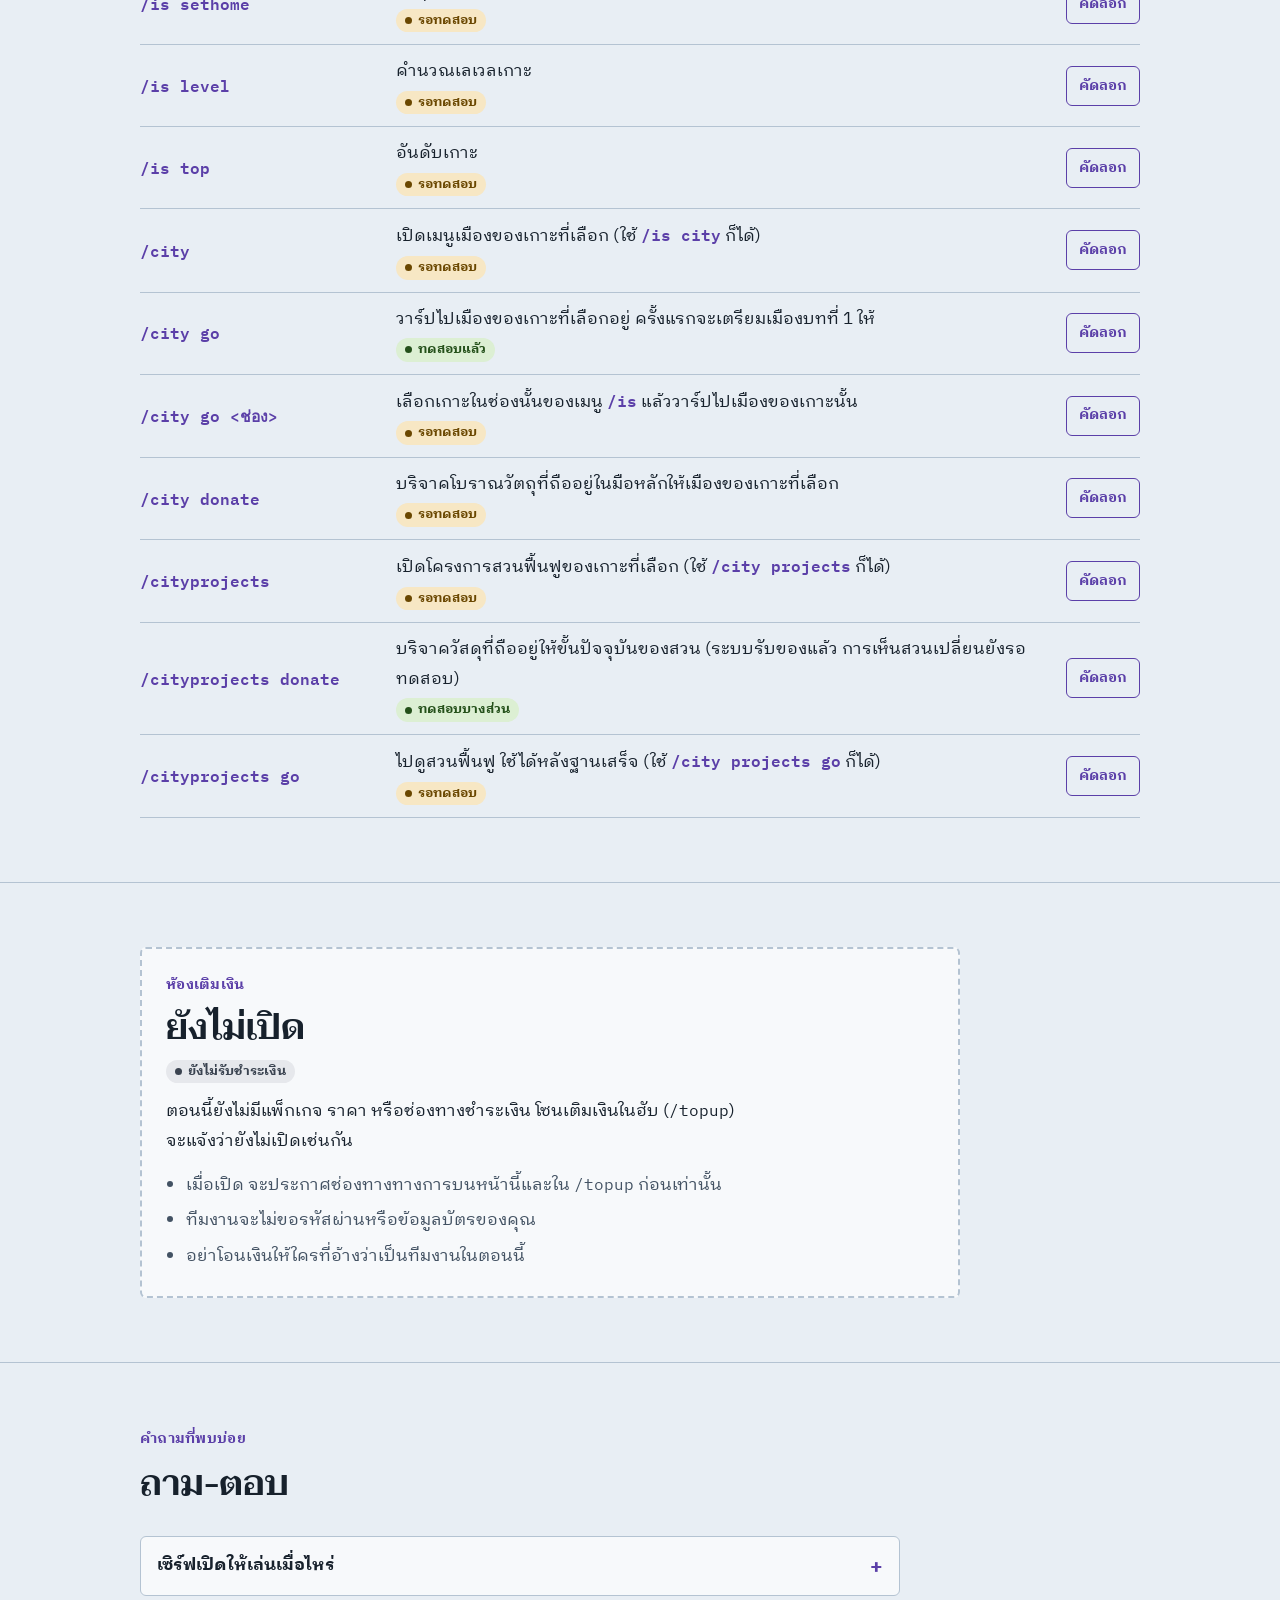
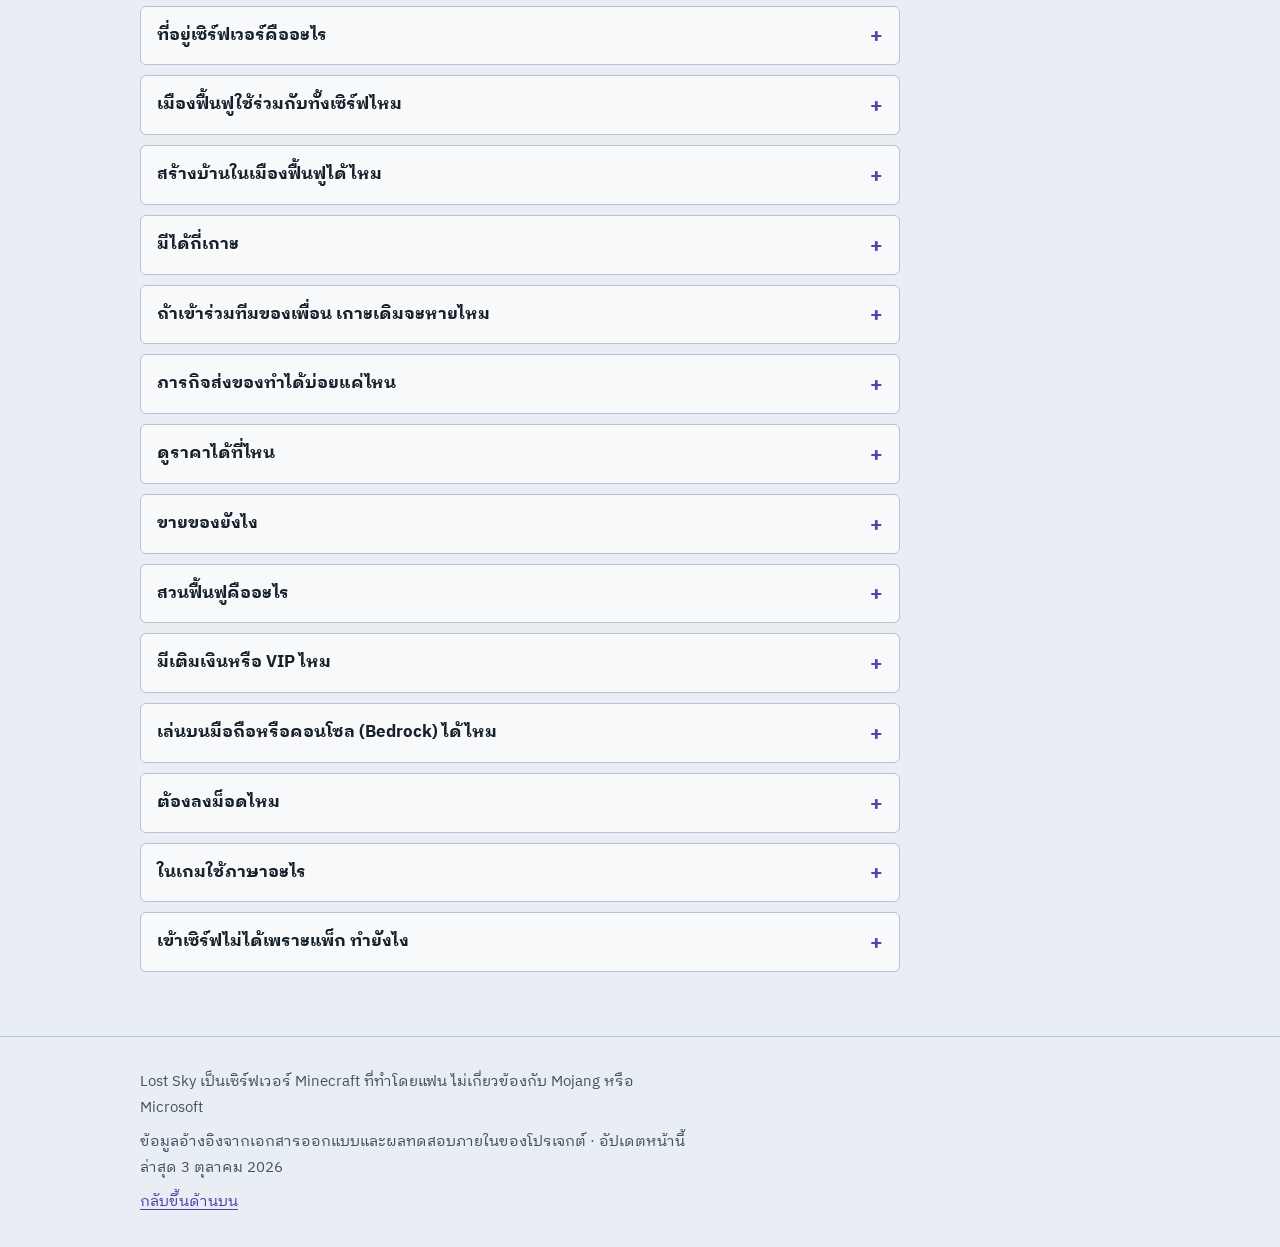
==== commit bad01b09: "Website: universal sell tested by non-OP client, split packet vs visual price evidence Mark /sell te" ====
--- a/website/index.html
+++ b/website/index.html
@@ -134,21 +134,25 @@
         </div>
         <div class="status-card">
           <h3>ทดสอบกับผู้เล่นแล้ว</h3>
-          <p class="muted small">ทดสอบ 3 ต.ค. 2026 ด้วยบัญชีเจ้าของเซิร์ฟ 1 บัญชี</p>
+          <p class="muted small">ทดสอบ 3 ต.ค. 2026 ด้วยบัญชีเจ้าของเซิร์ฟ และบัญชีทดสอบที่ไม่ใช่ OP (สำหรับระบบขาย)</p>
           <ul>
             <li><span class="badge b-ok">ทดสอบแล้ว</span> <code>/spawn</code> และ <code>/hub</code> พากลับฮับ</li>
             <li><span class="badge b-ok">ทดสอบแล้ว</span> <code>/menu</code> เปิดเมนูฮับได้</li>
             <li><span class="badge b-ok">ทดสอบแล้ว</span> <code>/is</code> เปิดเมนูเลือกเกาะ และปุ่ม Restoration City พาไปเมืองของเกาะนั้น</li>
-            <li><span class="badge b-ok">ทดสอบแล้ว</span> <code>/shop</code> เปิดร้านได้ และกล่องขายรุ่นก่อนหน้าขายของได้เงินจริง</li>
-            <li><span class="badge b-ok">ทดสอบแล้ว</span> บริจาควัสดุเข้าสวนฟื้นฟู: ระบบรับวัสดุแล้ว</li>
+            <li><span class="badge b-ok">ทดสอบแล้ว</span> <code>/shop</code> เปิดร้านได้</li>
+            <li><span class="badge b-ok">ทดสอบแล้ว</span> กล่องขาย <code>/sell</code>: ได้เงินตรงกับราคาที่คำนวณ รวมของที่ตั้งชื่อ ของชำรุด และของในกล่อง Shulker</li>
+            <li><span class="badge b-ok">ทดสอบแล้ว</span> โบราณวัตถุ และถุงที่มีโบราณวัตถุข้างใน ถูกคืนโดยไม่ถูกขาย</li>
+            <li><span class="badge b-ok">ตรวจแล้ว</span> คำนวณราคาได้ครบ 1,504 ชนิดของวัสดุ (ตรวจความครอบคลุม ไม่ได้ขายจริงทุกชนิด)</li>
+            <li><span class="badge b-ok">ทดสอบแล้ว</span> บริจาควัสดุเข้าสวนฟื้นฟู: ระบบรับวัสดุแล้ว และการทดสอบอัตโนมัติฝั่งเซิร์ฟผ่านครบ 3 ขั้น</li>
             <li><span class="badge b-ok">ทดสอบแล้ว</span> ภารกิจส่งหิน 128 ก้อน: ได้ $80 และเศษผลึกสามัญของจริง 2 ชิ้น ส่งซ้ำทันทีถูกปฏิเสธจนกว่าจะครบ 24 ชั่วโมง</li>
           </ul>
         </div>
         <div class="status-card">
           <h3>ยังรอทดสอบ · ยังไม่เปิด</h3>
           <ul>
-            <li><span class="badge b-draft">รอทดสอบ</span> กล่องขายรุ่นใหม่: การจ่ายเงินจริง ราคาที่แสดงในกระเป๋า และการคืนโบราณวัตถุหรือกล่องที่มีโบราณวัตถุ</li>
-            <li><span class="badge b-draft">รอทดสอบ</span> สวนฟื้นฟู: เห็นสวนเปลี่ยนในเกมหลังบริจาค</li>
+            <li><span class="badge b-draft">รอตรวจด้วยตา</span> ราคาบนไอเท็มในกระเป๋า: ข้อมูลที่ส่งไปยังเกมถูกต้องแล้ว แต่ยังไม่มีคนดูบนหน้าจอจริง</li>
+            <li><span class="badge b-draft">รอทดสอบ</span> กล่องขาย: กรณีระบบเงินขัดข้อง และการรีสตาร์ทเซิร์ฟขณะเปิดกล่องค้างไว้</li>
+            <li><span class="badge b-draft">รอทดสอบ</span> สวนฟื้นฟู: ผู้เล่นบริจาคเองแล้วเห็นสวนเปลี่ยน ความคืบหน้าหลังรีสตาร์ท และทีมหลายคน</li>
             <li><span class="badge b-draft">รอทดสอบ</span> ภารกิจส่งข้าวสาลี การรีเซ็ตหลังครบ 24 ชั่วโมงจริง และกรณีกระเป๋าเต็ม</li>
             <li><span class="badge b-draft">รอทดสอบ</span> สร้างหลายเกาะ, ทีมหลายคน, การแยกเมืองระหว่างทีม, การบริจาค และการเปลี่ยนบท</li>
             <li><span class="badge b-draft">กำลังทำ</span> การตกแต่งแผนที่ (ยังไม่เสร็จ)</li>
@@ -160,7 +164,7 @@
       <div class="legend" aria-label="ความหมายของป้ายสถานะ">
         <span><span class="badge b-ok">ยืนยันแล้ว</span> ตัดสินใจ ติดตั้ง หรือทดสอบแล้ว</span>
         <span><span class="badge b-ok">ทดสอบบางส่วน</span> ทดสอบแล้วบางรายการ ที่เหลือยังรอ</span>
-        <span><span class="badge b-draft">รอทดสอบ</span> ติดตั้งแล้ว ยังไม่ได้ทดสอบกับผู้เล่นจริง</span>
+        <span><span class="badge b-draft">รอทดสอบ</span> ติดตั้งแล้ว ยังไม่ได้ทดสอบกับผู้เล่นจริง (รอตรวจด้วยตา = ข้อมูลถูกต้อง แต่ยังไม่มีคนดูบนหน้าจอ)</span>
         <span><span class="badge b-plan">แผน</span> ตั้งใจไว้ อาจเปลี่ยน</span>
         <span><span class="badge b-wait">รอประกาศ</span> ยังไม่มีข้อมูลหรือยังไม่เปิด</span>
       </div>
@@ -223,18 +227,19 @@
         <article class="zone-card" id="zone-market" aria-labelledby="zm-h">
           <div class="zone-head">
             <h3 id="zm-h">ตลาด · กล่องขายของ</h3>
-            <span class="badge b-draft">รอทดสอบ</span>
+            <span class="badge b-ok">ทดสอบแล้ว</span>
           </div>
           <p class="muted"><code>/sell</code>, <code>/sellgui</code> หรือ <code>/market</code> · เปิดกล่องเปล่า 54 ช่อง ขายของได้แทบทุกอย่าง</p>
           <ol class="howto">
-            <li>ใส่ของที่ต้องการขายลงในกล่อง</li>
+            <li>ใส่ของที่ต้องการขายลงในกล่อง (ของในกล่อง Shulker นับรวมด้วย)</li>
             <li>ปิดหน้าต่าง ระบบจะขายและจ่ายเป็นเงินในเกม</li>
             <li>ราคา: ใช้ราคาร้านค้าก่อน ถ้าไม่มีใช้ราคาของวัสดุแบบธรรมดา ถ้ายังไม่มีได้ชิ้นละ $0.01</li>
           </ol>
-          <p class="note">โบราณวัตถุขายไม่ได้ ระบบจะคืนให้ และกล่องหรือถุงที่มีโบราณวัตถุอยู่ข้างในจะถูกคืนทั้งใบ (ยังรอทดสอบกับผู้เล่น)</p>
+          <p class="note">โบราณวัตถุขายไม่ได้ ระบบจะคืนให้ และกล่องหรือถุงที่มีโบราณวัตถุอยู่ข้างในจะถูกคืนทั้งใบ</p>
           <ul class="checklist">
-            <li><span class="badge b-ok">ทดสอบแล้ว</span> กล่องขายรุ่นก่อนหน้าขายของได้เงินจริง</li>
-            <li><span class="badge b-draft">รอทดสอบ</span> กล่องรุ่นใหม่: การจ่ายเงินจริงและการคืนของ</li>
+            <li><span class="badge b-ok">ทดสอบแล้ว</span> ผู้เล่นทดสอบ (ไม่ใช่ OP) ขายแล้วได้เงินตรงราคาที่คำนวณ เช่น หิน 32 ก้อน ได้ $5.76 (ราคาเริ่มต้น อาจปรับ)</li>
+            <li><span class="badge b-ok">ทดสอบแล้ว</span> คืนโบราณวัตถุ และคืนถุงที่มีโบราณวัตถุทั้งใบ</li>
+            <li><span class="badge b-draft">รอทดสอบ</span> กรณีระบบเงินขัดข้อง และการรีสตาร์ทขณะเปิดกล่อง</li>
           </ul>
         </article>
 
@@ -252,7 +257,8 @@
           </ul>
           <ul class="checklist">
             <li><span class="badge b-ok">ทดสอบแล้ว</span> เปิดร้านและดูหมวดได้</li>
-            <li><span class="badge b-draft">รอทดสอบ</span> การซื้อจริง จำนวนเงิน และราคาที่แสดงในกระเป๋า</li>
+            <li><span class="badge b-ok">ตรวจแล้ว</span> ราคาในกระเป๋าถูกส่งไปยังเกม และไอคอนร้านไม่มีราคาเพิ่ม (ตรวจจากข้อมูล)</li>
+            <li><span class="badge b-draft">รอตรวจด้วยตา</span> ราคาบนหน้าจอจริง และการซื้อจริง</li>
           </ul>
         </article>
 
@@ -370,7 +376,8 @@
         <p>ไปเมืองของเกาะครั้งแรกด้วย <code>/city go</code> ก่อน แล้วเปิดโครงการด้วย <code>/cityprojects</code> (หรือ <code>/city projects</code>) ถือวัสดุธรรมดาไว้ในมือแล้วกด Donate Materials หรือพิมพ์ <code>/cityprojects donate</code> ระบบรับเฉพาะจำนวนที่ยังขาด เมื่อฐานเสร็จแล้ว <code>/cityprojects go</code> จะพาไปดูสวน</p>
         <ul class="checklist">
           <li><span class="badge b-ok">ทดสอบแล้ว</span> บริจาควัสดุ ระบบรับของแล้ว</li>
-          <li><span class="badge b-draft">รอทดสอบ</span> เห็นสวนเปลี่ยนในเกม และการใช้กับทีมหลายคน</li>
+          <li><span class="badge b-ok">ทดสอบแล้ว</span> ทดสอบอัตโนมัติฝั่งเซิร์ฟ: 3 ขั้น การวางบล็อกทีละน้อย และจุดวาร์ป</li>
+          <li><span class="badge b-draft">รอทดสอบ</span> ผู้เล่นบริจาคเองแล้วเห็นสวนเปลี่ยน ความคืบหน้าหลังรีสตาร์ท และทีมหลายคน</li>
         </ul>
       </div>
       <p class="season-note"><span class="badge b-plan">แผนในอนาคต</span> การซ่อมทั้งเมืองทีละโครงการ (เช่น สะพาน ตลาด ศาลา) ยังไม่ได้สร้าง ตอนนี้มีแค่สวนต้นแบบด้านบน ระบบบทแบบปัจจุบันยังใช้อยู่</p>
@@ -494,7 +501,7 @@
         <li class="cmd" data-group="hub"><code>/skyguide</code><div class="desc"><span>อ่านคู่มือเริ่มต้น (Getting Started)</span><span class="badge b-draft">รอทดสอบ</span></div><button class="copy" type="button" data-copy="/skyguide" aria-label="คัดลอกคำสั่ง /skyguide">คัดลอก</button></li>
         <li class="cmd" data-group="shop"><code>/shop</code><div class="desc"><span>เปิดร้านค้าแบบแยกหมวด ราคาขายดูได้ที่ไอเท็มในกระเป๋า (เปิดร้านได้แล้ว การซื้อจริงยังรอทดสอบ)</span><span class="badge b-ok">ทดสอบบางส่วน</span></div><button class="copy" type="button" data-copy="/shop" aria-label="คัดลอกคำสั่ง /shop">คัดลอก</button></li>
         <li class="cmd" data-group="shop"><code>/skyshop</code><div class="desc"><span>เปิดร้านค้าเดียวกับ <code>/shop</code></span><span class="badge b-ok">ทดสอบบางส่วน</span></div><button class="copy" type="button" data-copy="/skyshop" aria-label="คัดลอกคำสั่ง /skyshop">คัดลอก</button></li>
-        <li class="cmd" data-group="shop"><code>/sell</code><div class="desc"><span>เปิดกล่องขายของ 54 ช่อง ใส่ของแล้วปิดหน้าต่างเพื่อขาย โบราณวัตถุจะถูกคืน (ใช้ <code>/sellgui</code> หรือ <code>/market</code> ก็ได้)</span><span class="badge b-draft">รอทดสอบ</span></div><button class="copy" type="button" data-copy="/sell" aria-label="คัดลอกคำสั่ง /sell">คัดลอก</button></li>
+        <li class="cmd" data-group="shop"><code>/sell</code><div class="desc"><span>เปิดกล่องขายของ 54 ช่อง ใส่ของแล้วปิดหน้าต่างเพื่อขาย โบราณวัตถุจะถูกคืน (ใช้ <code>/sellgui</code> หรือ <code>/market</code> ก็ได้)</span><span class="badge b-ok">ทดสอบแล้ว</span></div><button class="copy" type="button" data-copy="/sell" aria-label="คัดลอกคำสั่ง /sell">คัดลอก</button></li>
         <li class="cmd" data-group="shop"><code>/skyquests</code><div class="desc"><span>ส่งของตามภารกิจ ทำได้ทุก 24 ชั่วโมง (ทดสอบแล้วกับภารกิจส่งหิน)</span><span class="badge b-ok">ทดสอบบางส่วน</span></div><button class="copy" type="button" data-copy="/skyquests" aria-label="คัดลอกคำสั่ง /skyquests">คัดลอก</button></li>
         <li class="cmd" data-group="shop"><code>/topup</code><div class="desc"><span>ห้องเติมเงิน ตอนนี้ยังไม่เปิด</span><span class="badge b-draft">รอทดสอบ</span></div><button class="copy" type="button" data-copy="/topup" aria-label="คัดลอกคำสั่ง /topup">คัดลอก</button></li>
         <li class="cmd" data-group="shop"><code>/bal</code><div class="desc"><span>ดูเงินในเกม</span><span class="badge b-draft">รอทดสอบ</span></div><button class="copy" type="button" data-copy="/bal" aria-label="คัดลอกคำสั่ง /bal">คัดลอก</button></li>
@@ -551,7 +558,7 @@
         <details><summary>ถ้าเข้าร่วมทีมของเพื่อน เกาะเดิมจะหายไหม</summary><div><p>ไม่ เซิร์ฟตั้งค่าให้เก็บเกาะเดิมไว้ เกาะของเพื่อนจะเพิ่มเข้ามาเป็นอีกช่องในเมนู <code>/is</code> ถ้ายังมีช่องว่างเหลือ ระบบนี้ยังรอทดสอบกับผู้เล่นหลายคน</p></div></details>
         <details><summary>ภารกิจส่งของทำได้บ่อยแค่ไหน</summary><div><p>แต่ละภารกิจทำได้ 1 ครั้งต่อผู้เล่นทุก 24 ชั่วโมง ระบบนี้ยังรอทดสอบเล่น</p></div></details>
         <details><summary>ดูราคาได้ที่ไหน</summary><div><p>ราคาขายแสดงบนไอเท็มในกระเป๋าของคุณ (Sell each ต่อชิ้น, Sell stack ทั้งกอง) ไอคอนในร้านไม่แสดงราคาทีละชิ้น ยอดรวมการซื้อจะแสดงตอนยืนยัน ตอนนี้เป็นราคาเริ่มต้นและอาจปรับก่อนเปิด</p></div></details>
-        <details><summary>ขายของยังไง</summary><div><p>พิมพ์ <code>/sell</code> (หรือ <code>/market</code>) ใส่ของลงกล่อง แล้วปิดหน้าต่าง ของที่ไม่มีในร้านก็ขายได้ในราคาชิ้นละ $0.01 โบราณวัตถุและกล่องที่มีโบราณวัตถุข้างในจะถูกคืน การจ่ายเงินของกล่องรุ่นใหม่ยังรอทดสอบ</p></div></details>
+        <details><summary>ขายของยังไง</summary><div><p>พิมพ์ <code>/sell</code> (หรือ <code>/market</code>) ใส่ของลงกล่อง แล้วปิดหน้าต่าง ของที่ไม่มีในร้านก็ขายได้ในราคาชิ้นละ $0.01 โบราณวัตถุและกล่องที่มีโบราณวัตถุข้างในจะถูกคืน</p></div></details>
         <details><summary>สวนฟื้นฟูคืออะไร</summary><div><p>ต้นแบบโครงการซ่อมเมืองทีละขั้นของแต่ละเกาะ บริจาค Stone Bricks 25, Grass Block 8 และ Oak Log 4 ผ่าน <code>/cityprojects</code> ยังเป็นต้นแบบเล็ก ๆ การซ่อมทั้งเมืองแบบนี้ยังเป็นแผนในอนาคต</p></div></details>
         <details><summary>มีเติมเงินหรือ VIP ไหม</summary><div><p>ยังไม่เปิด ไม่มีการรับชำระเงิน แพ็กเกจ หรือราคาใด ๆ ในตอนนี้ ดูรายละเอียดในส่วน <a href="#topup">ห้องเติมเงิน</a></p></div></details>
         <details><summary>เล่นบนมือถือหรือคอนโซล (Bedrock) ได้ไหม</summary><div><p>ยังไม่ได้ตัดสินใจ ตอนนี้ทดสอบกับ Java Edition</p></div></details>
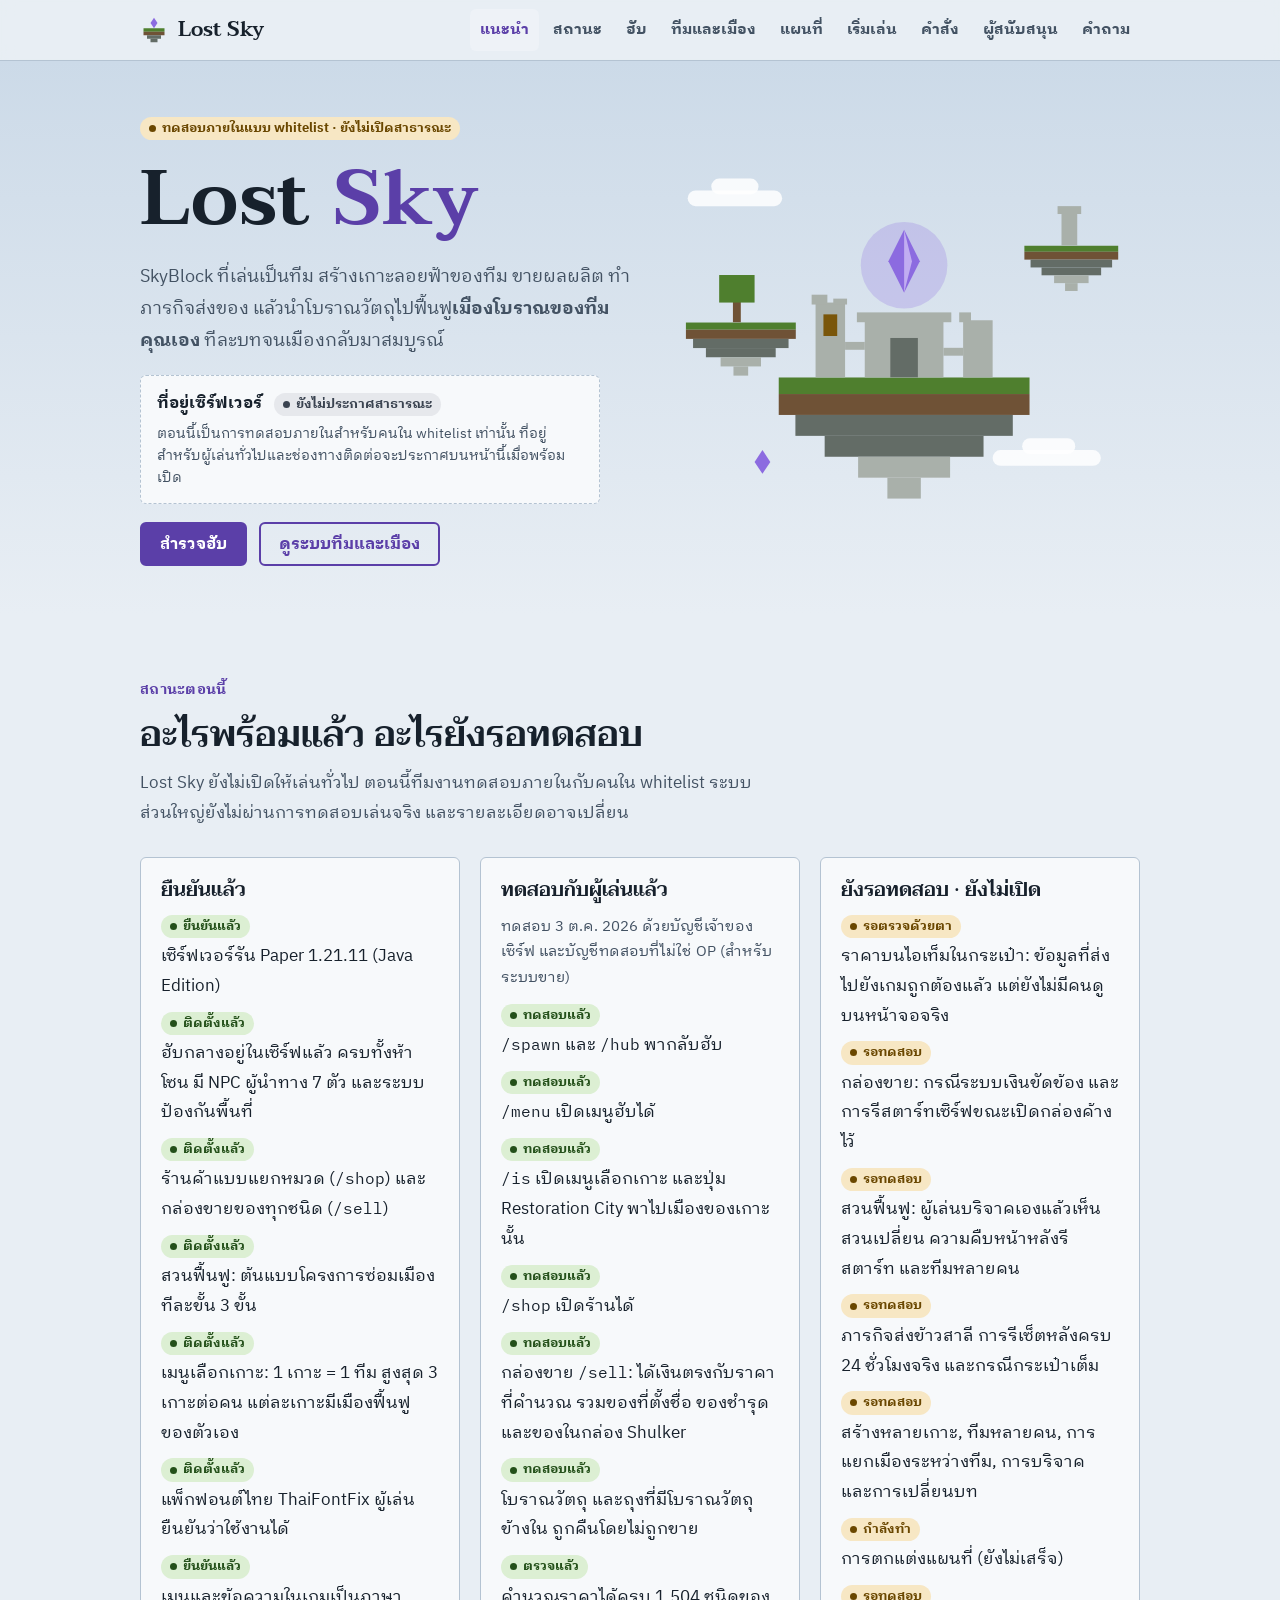
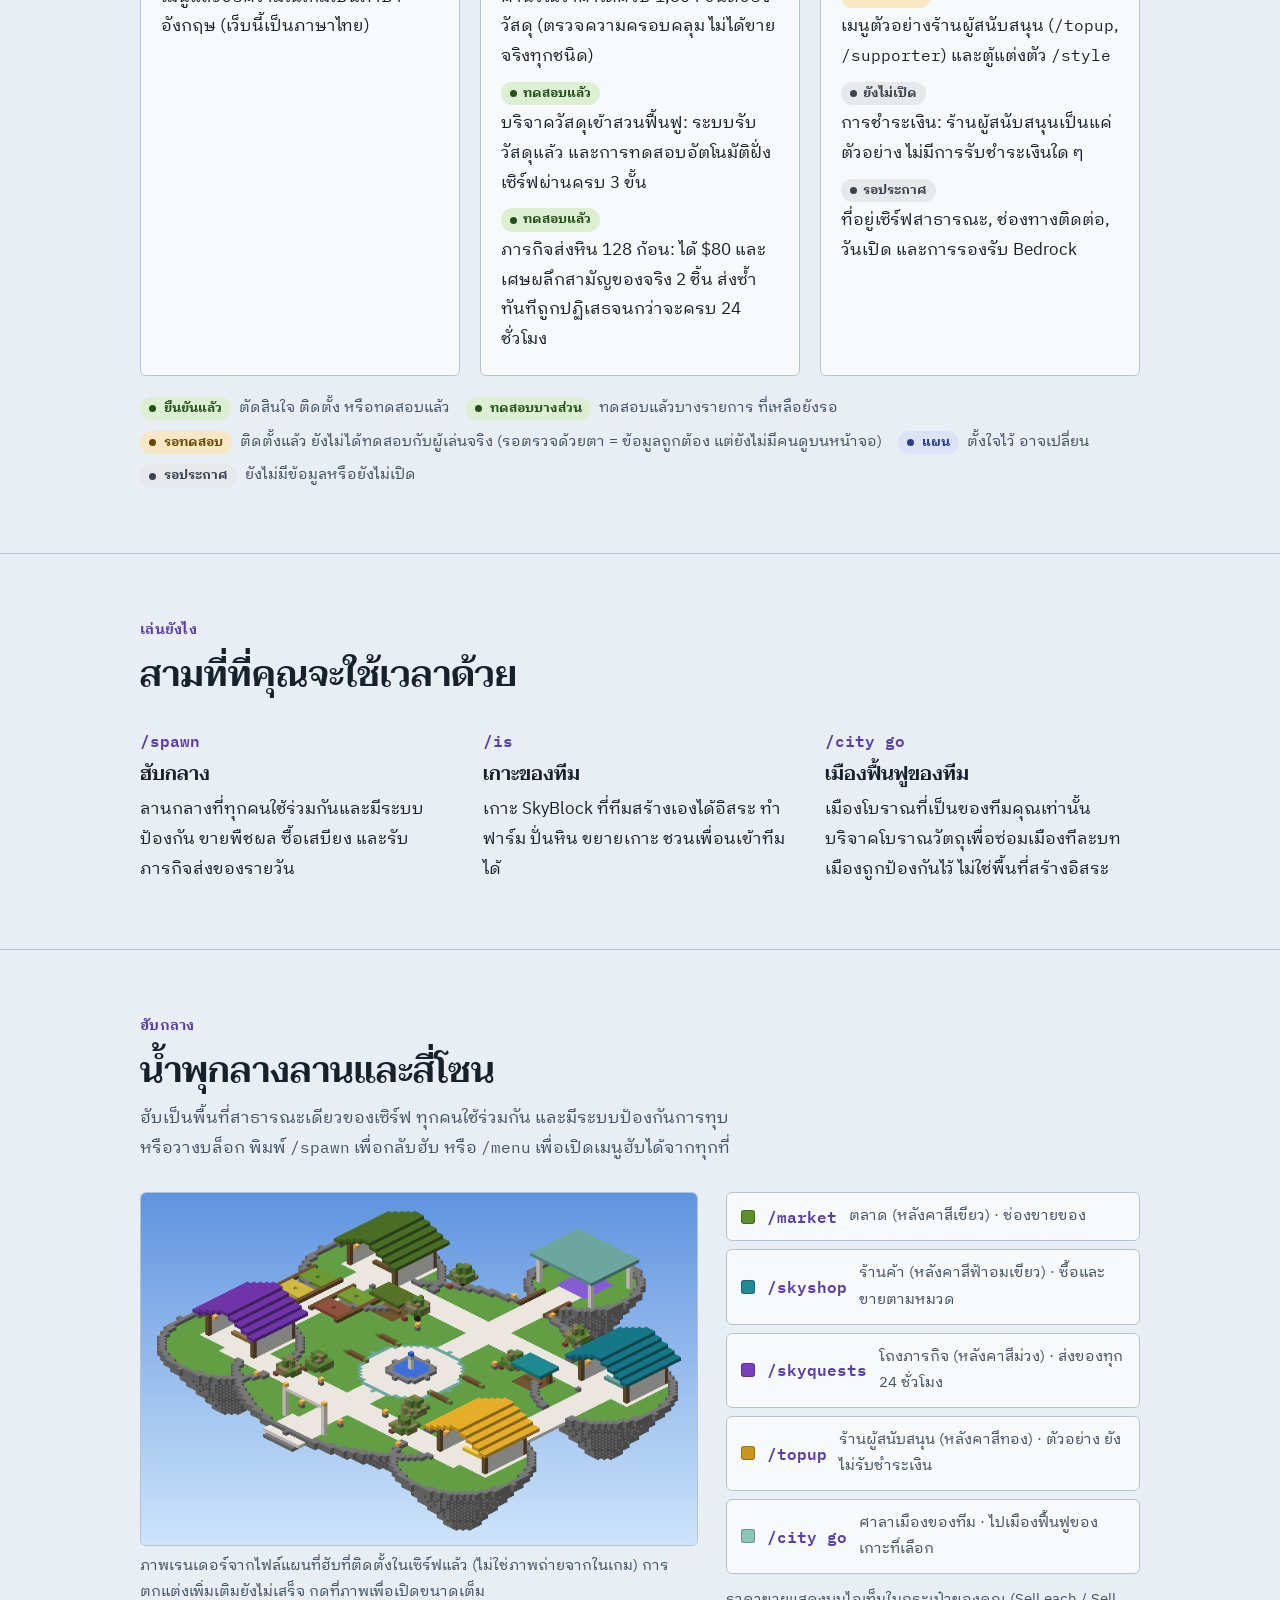
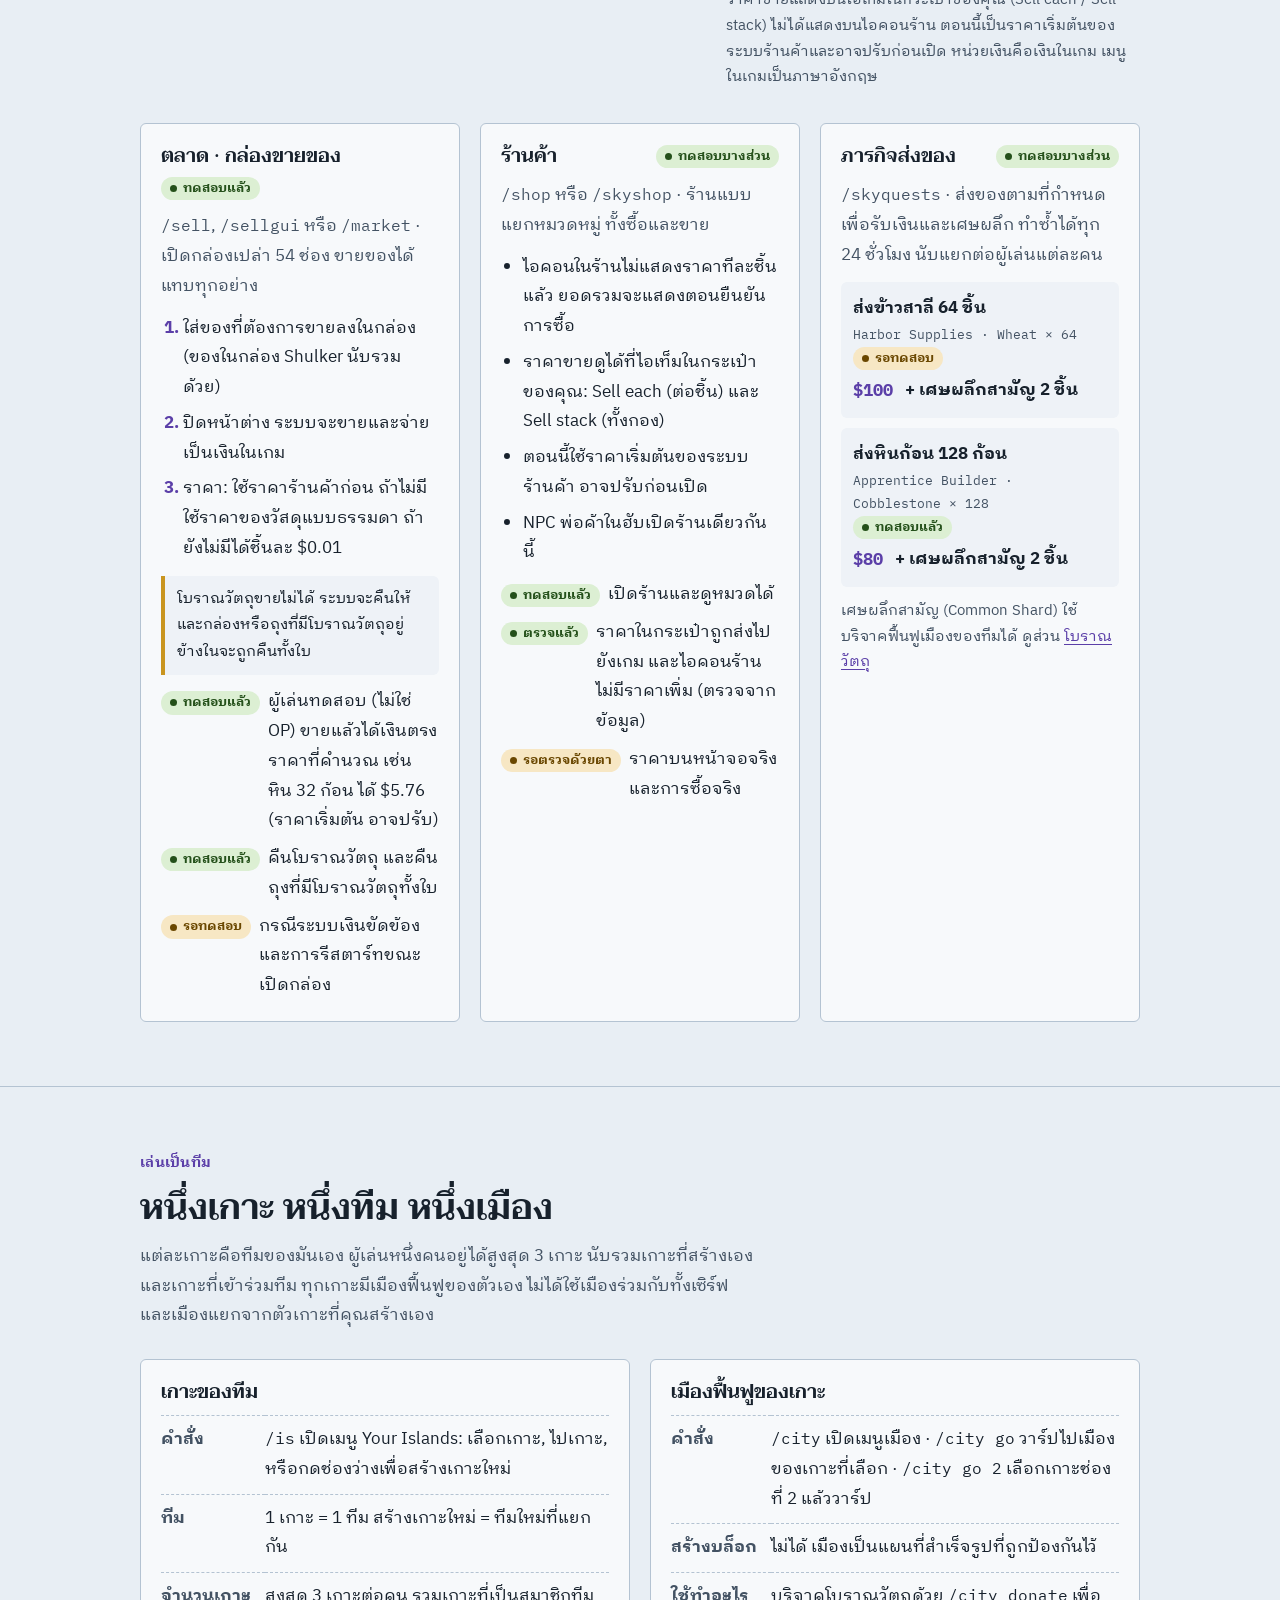
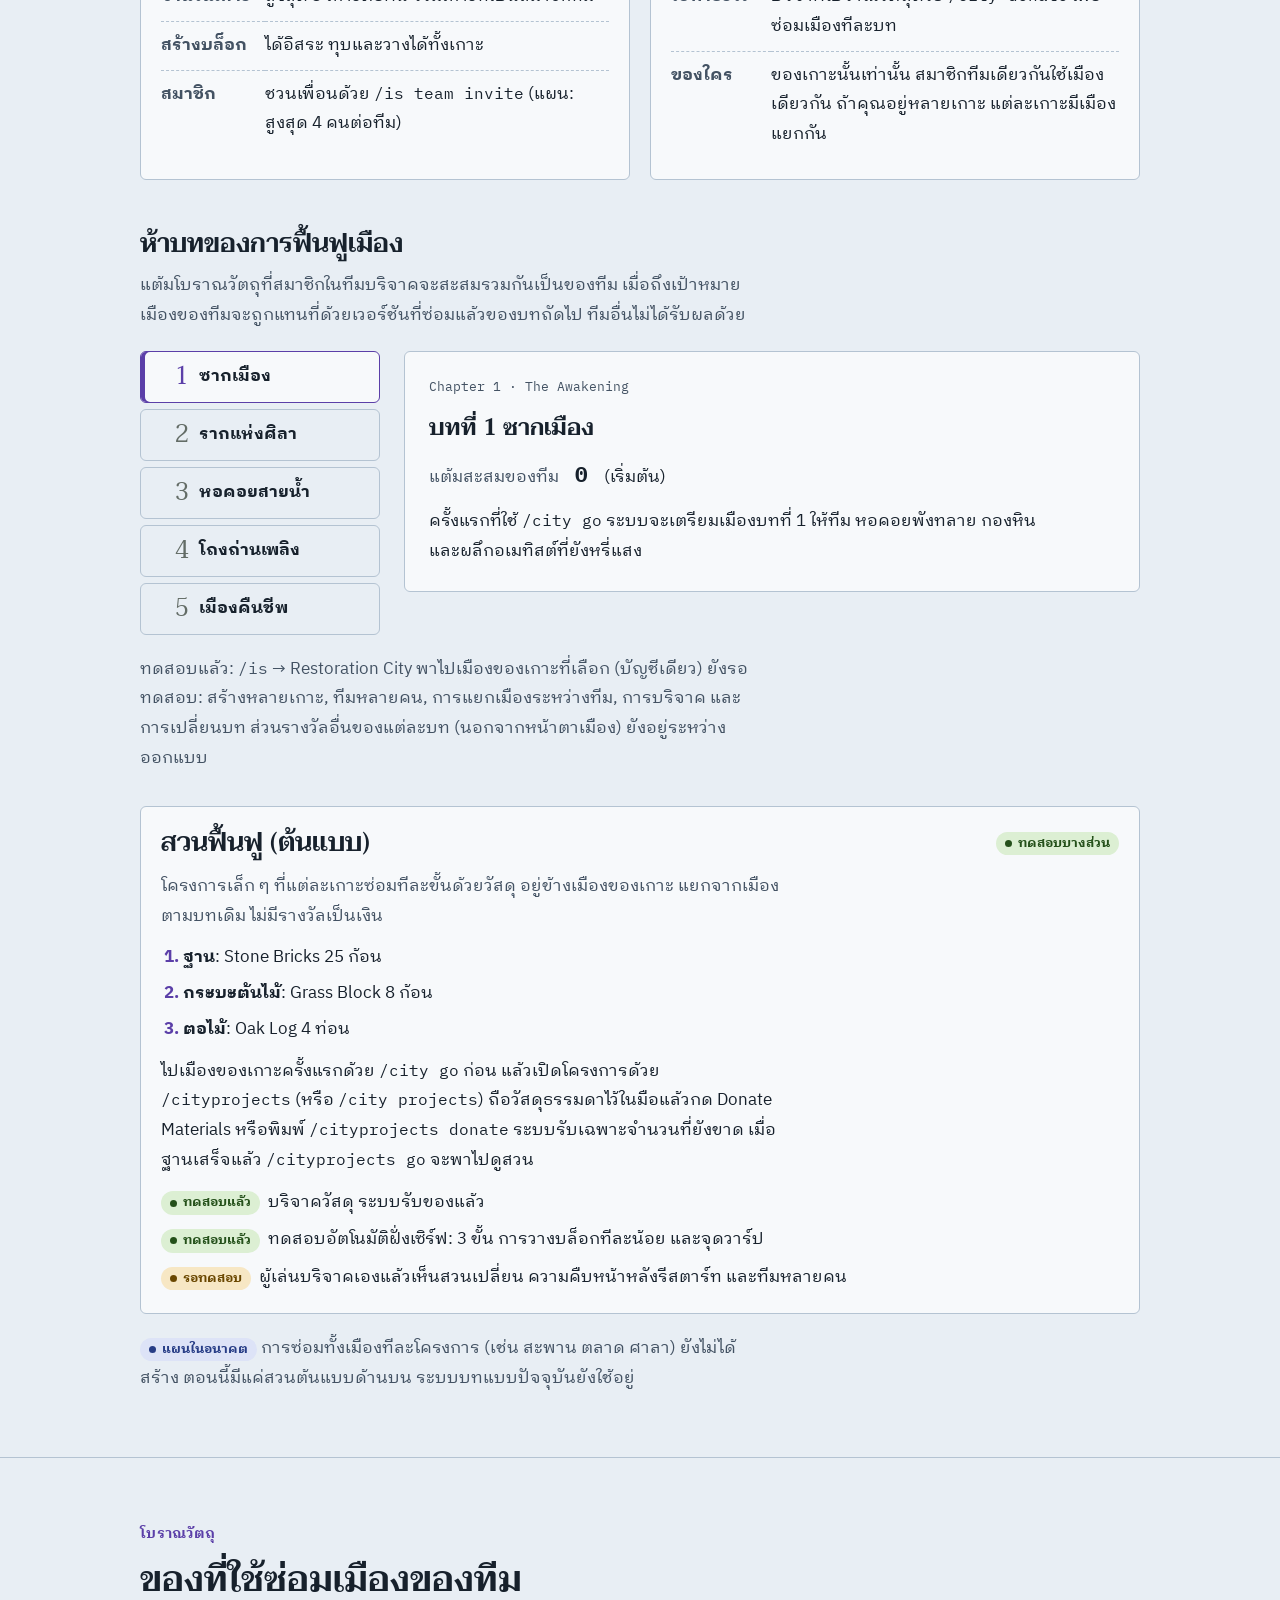
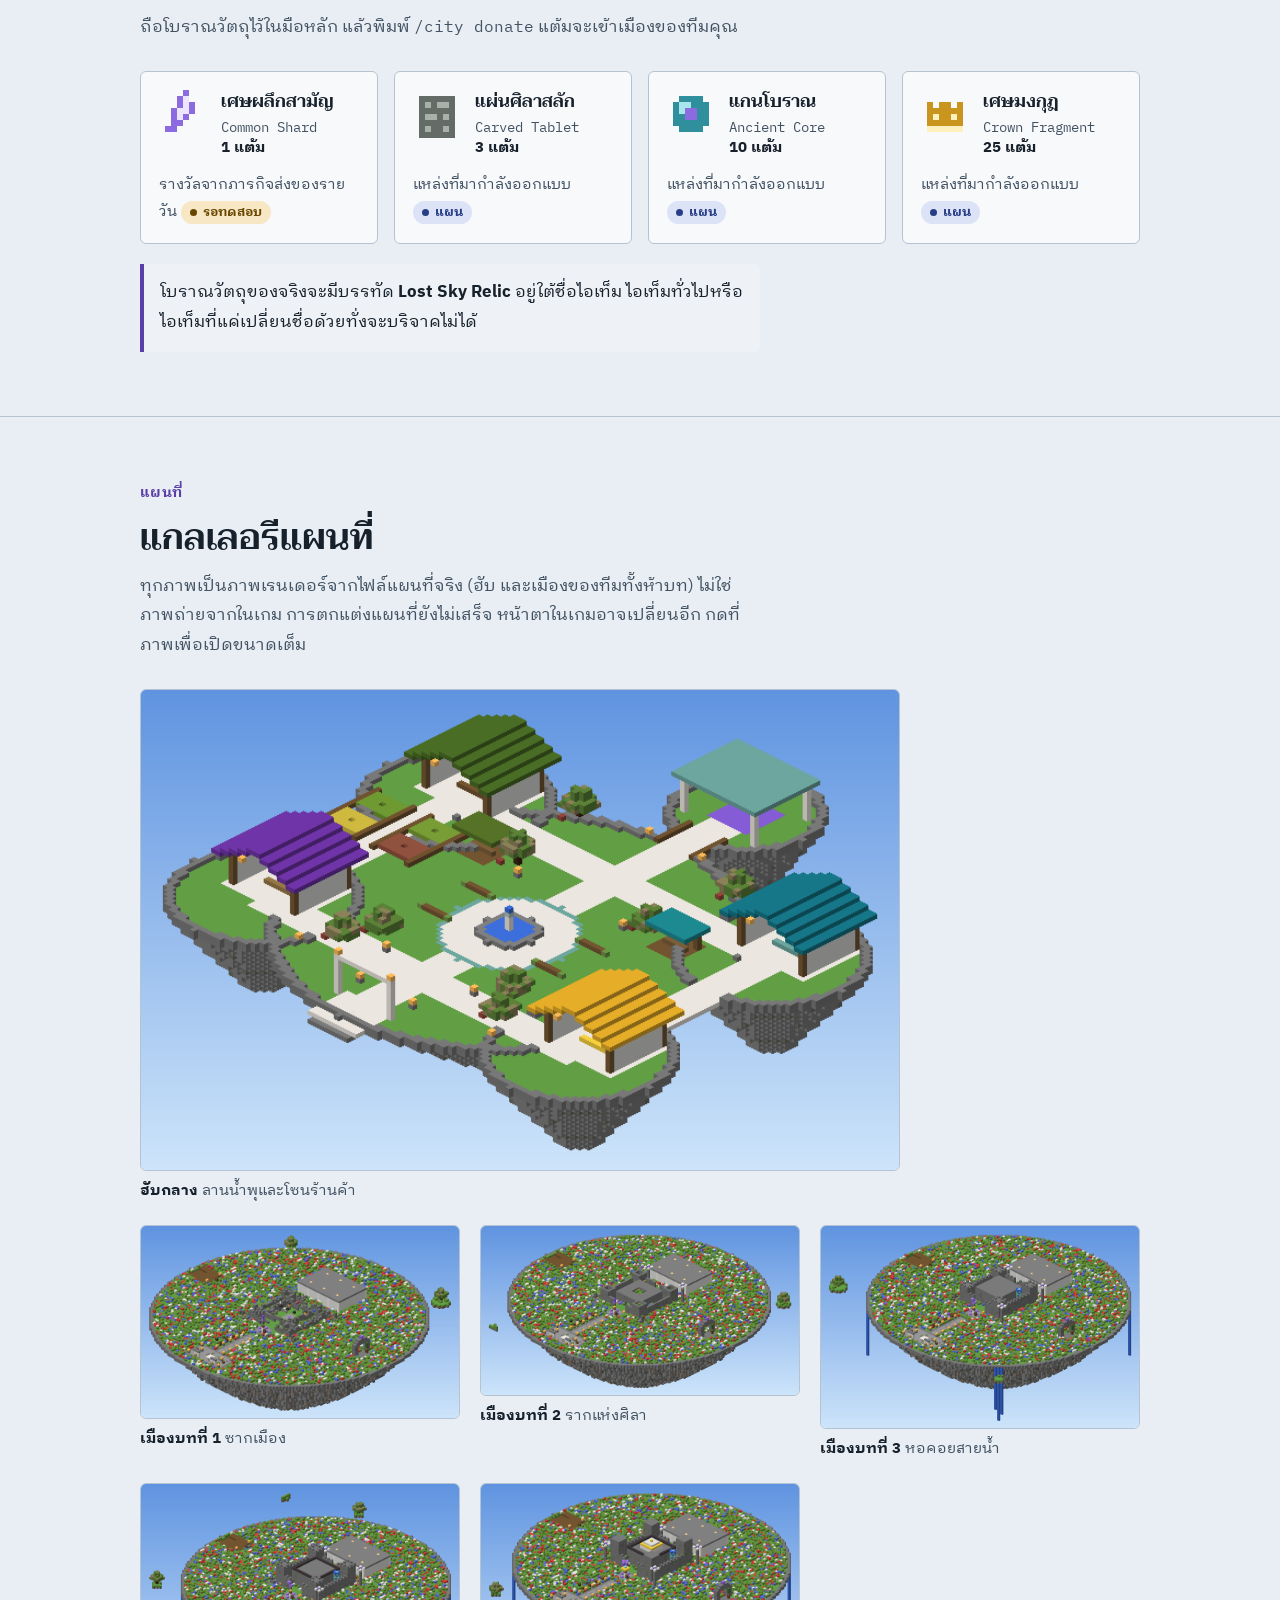
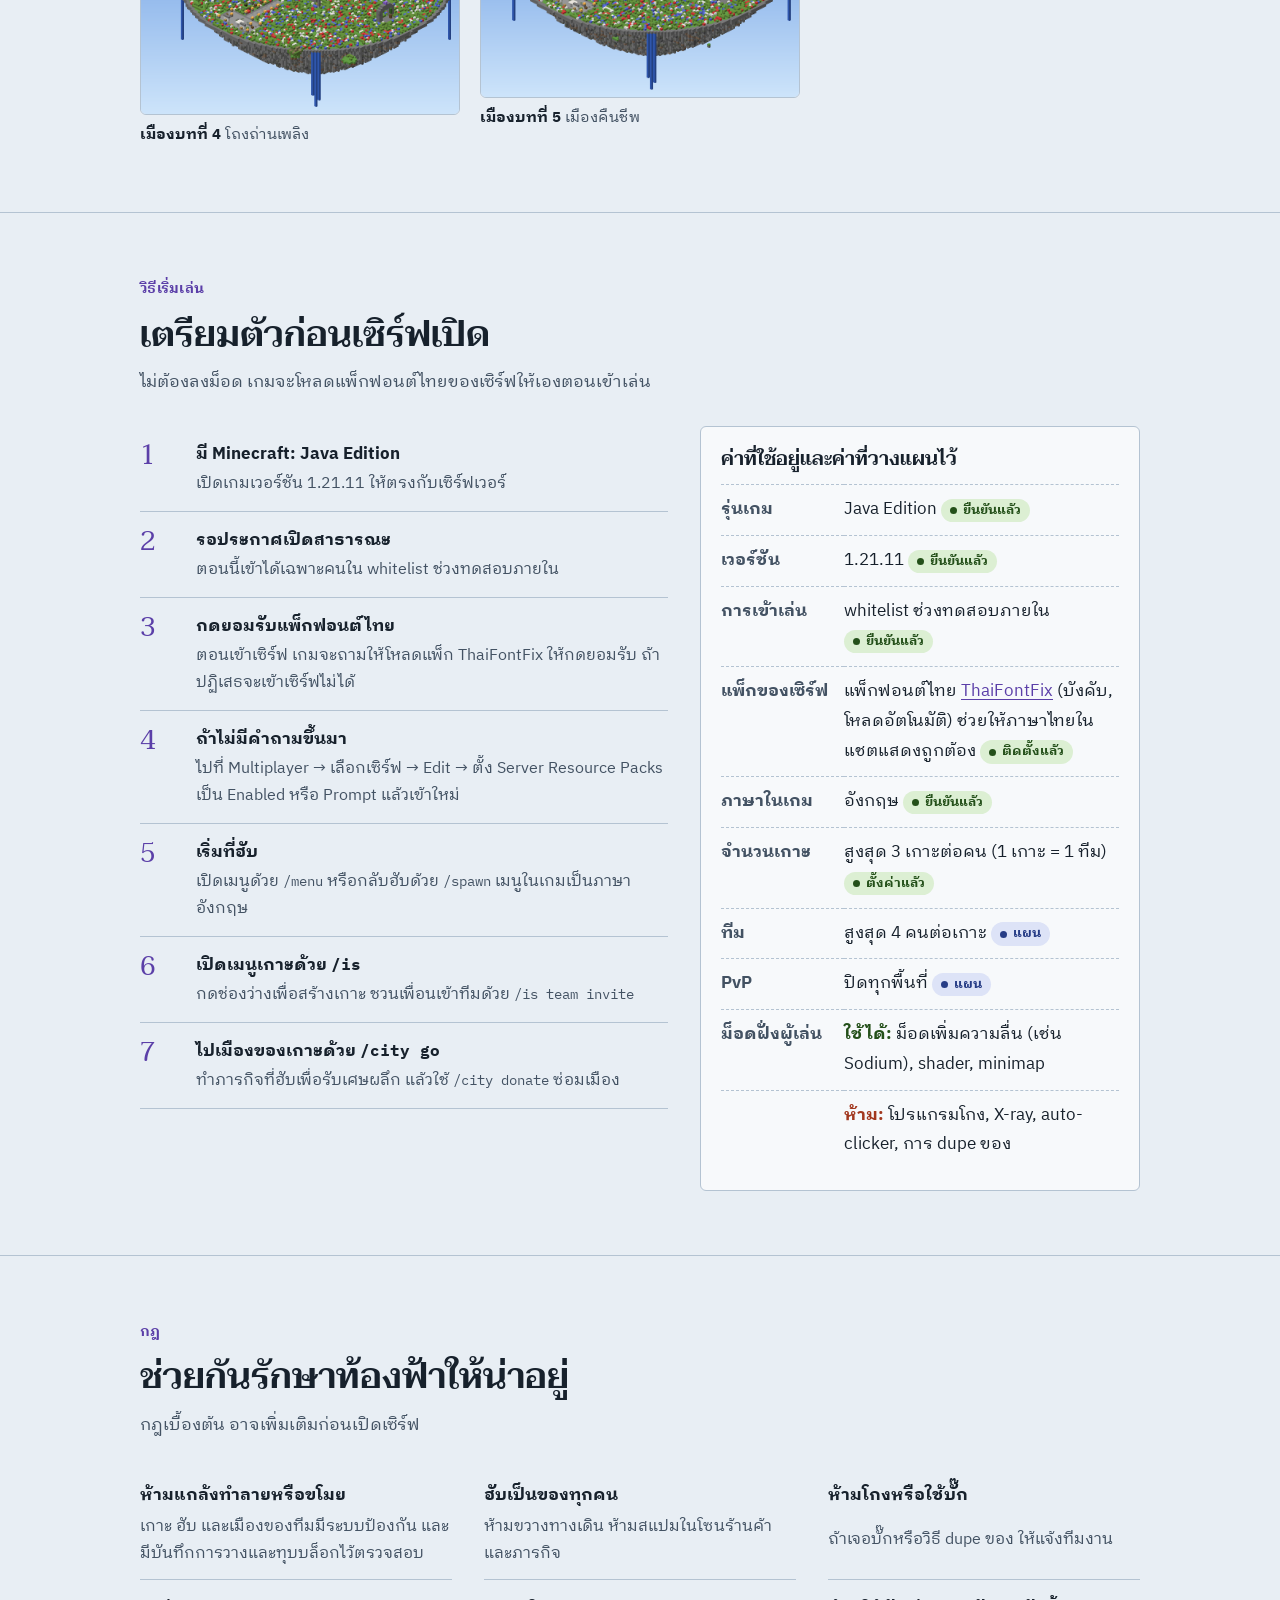
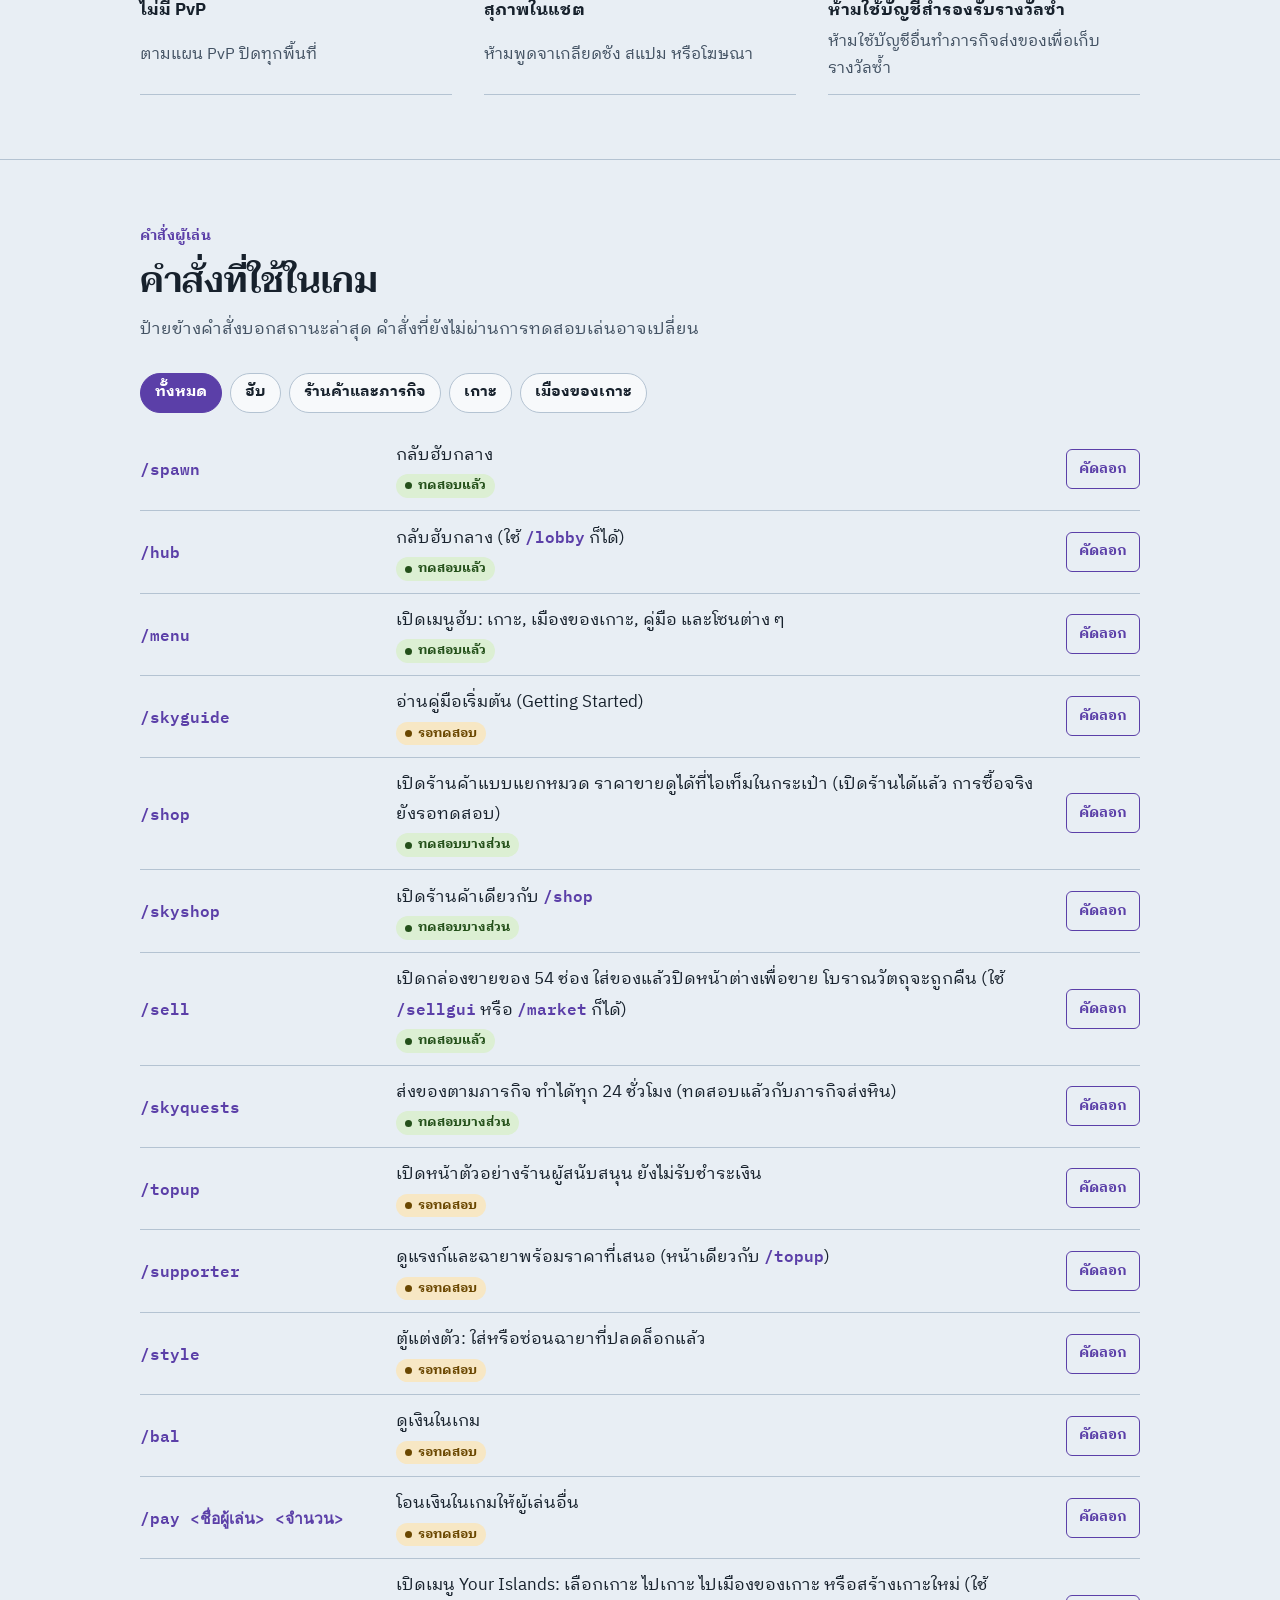
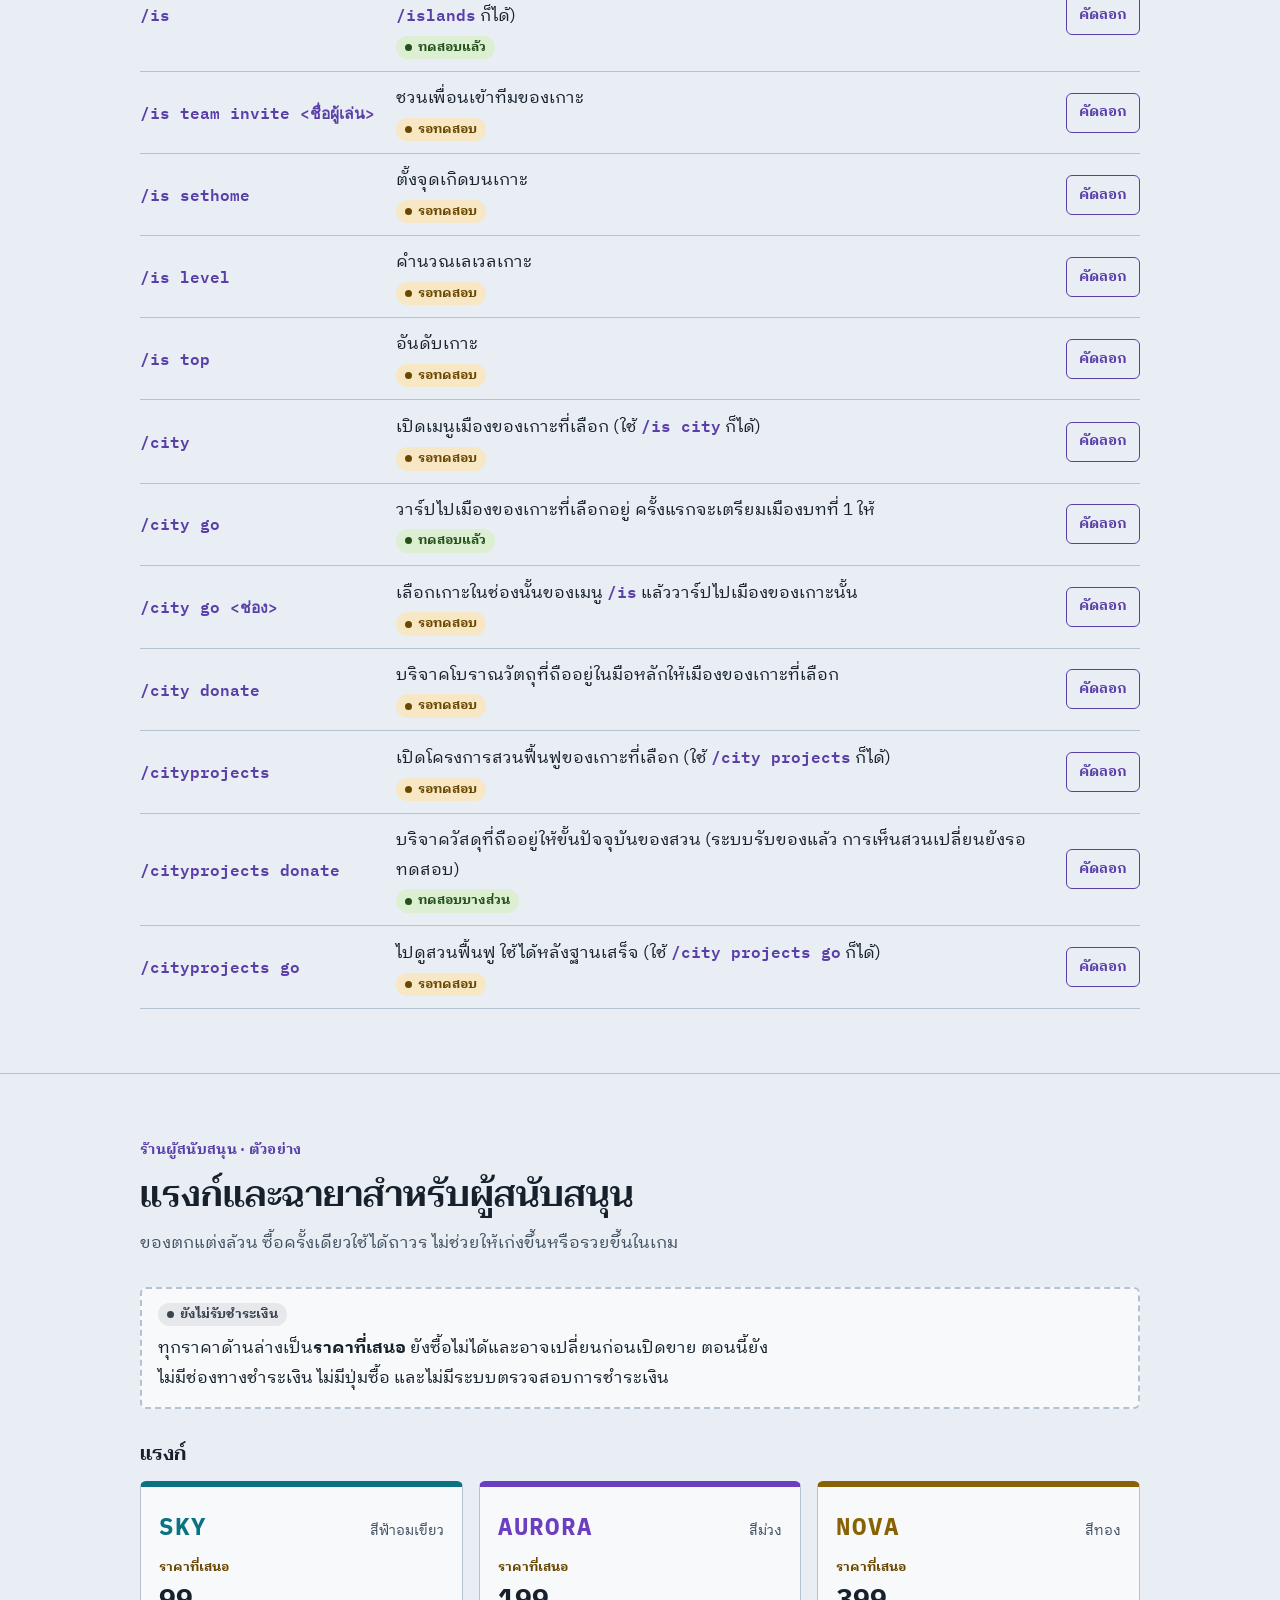
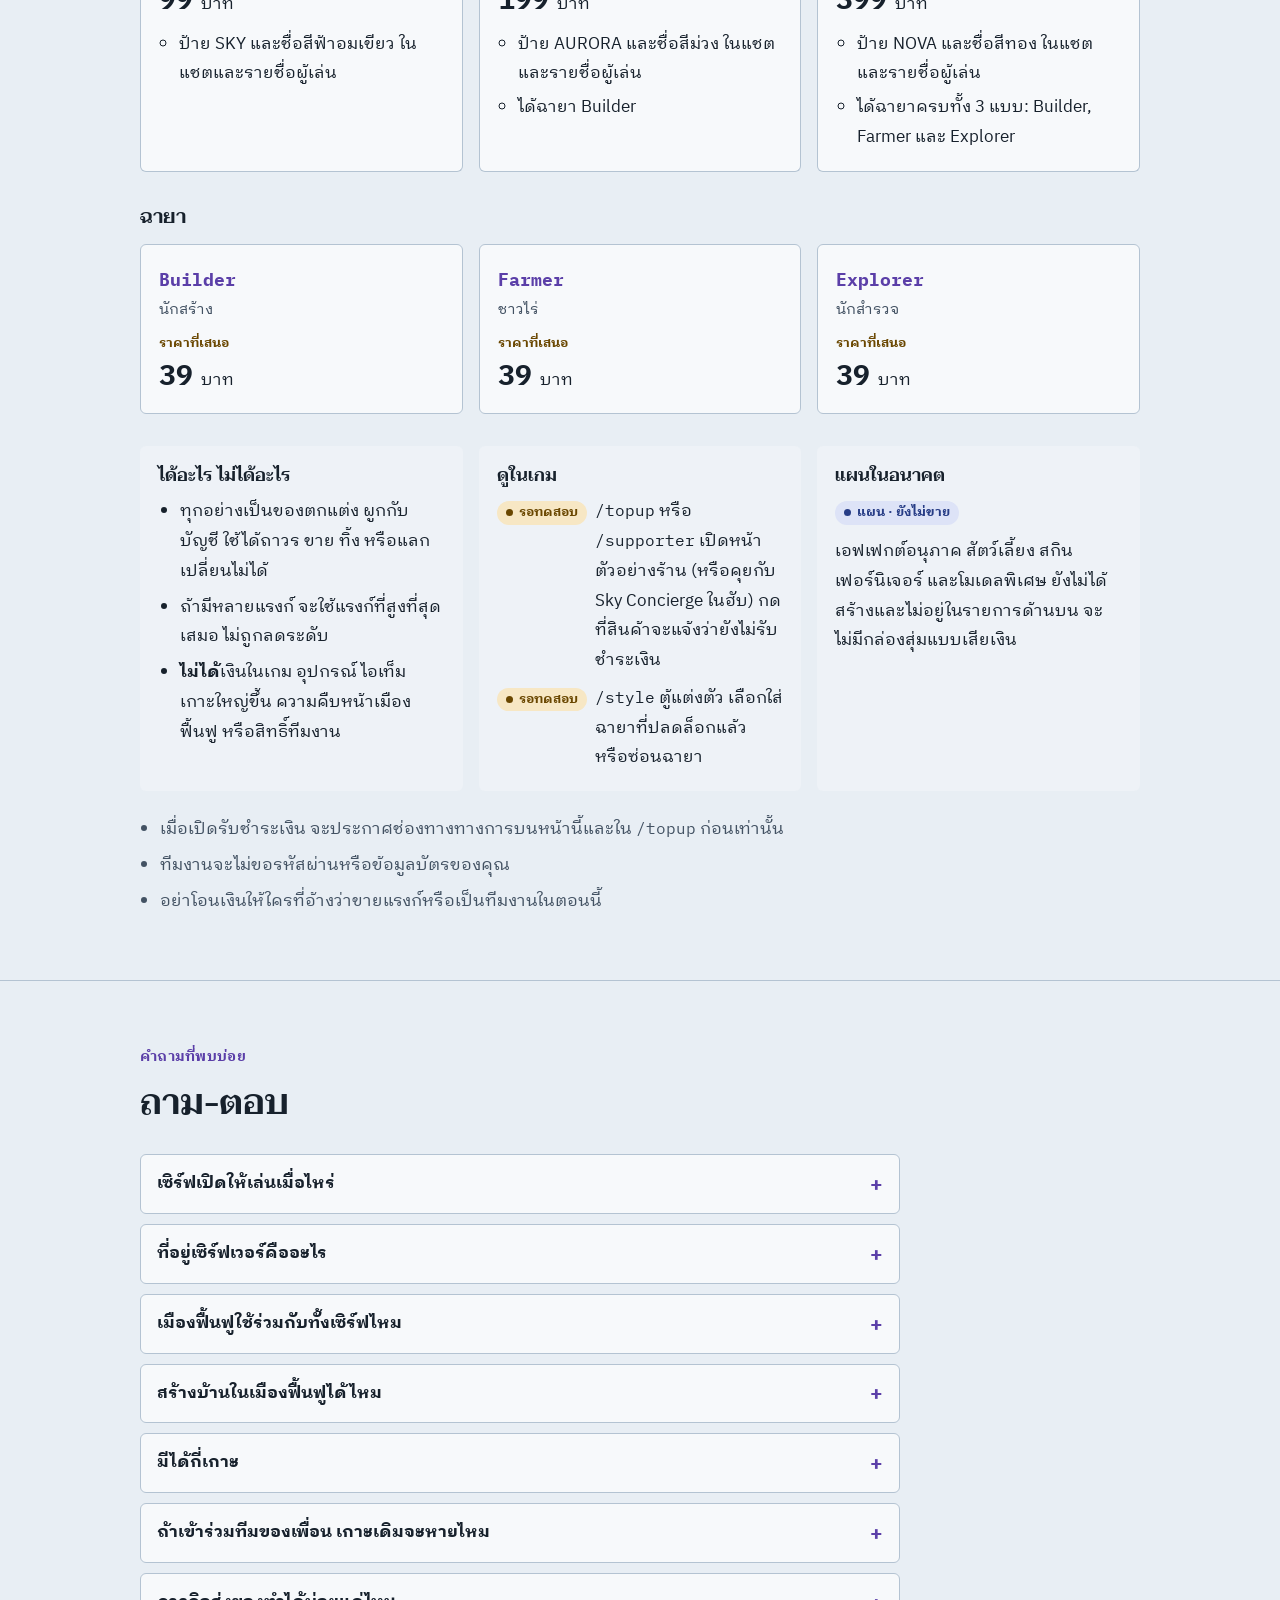
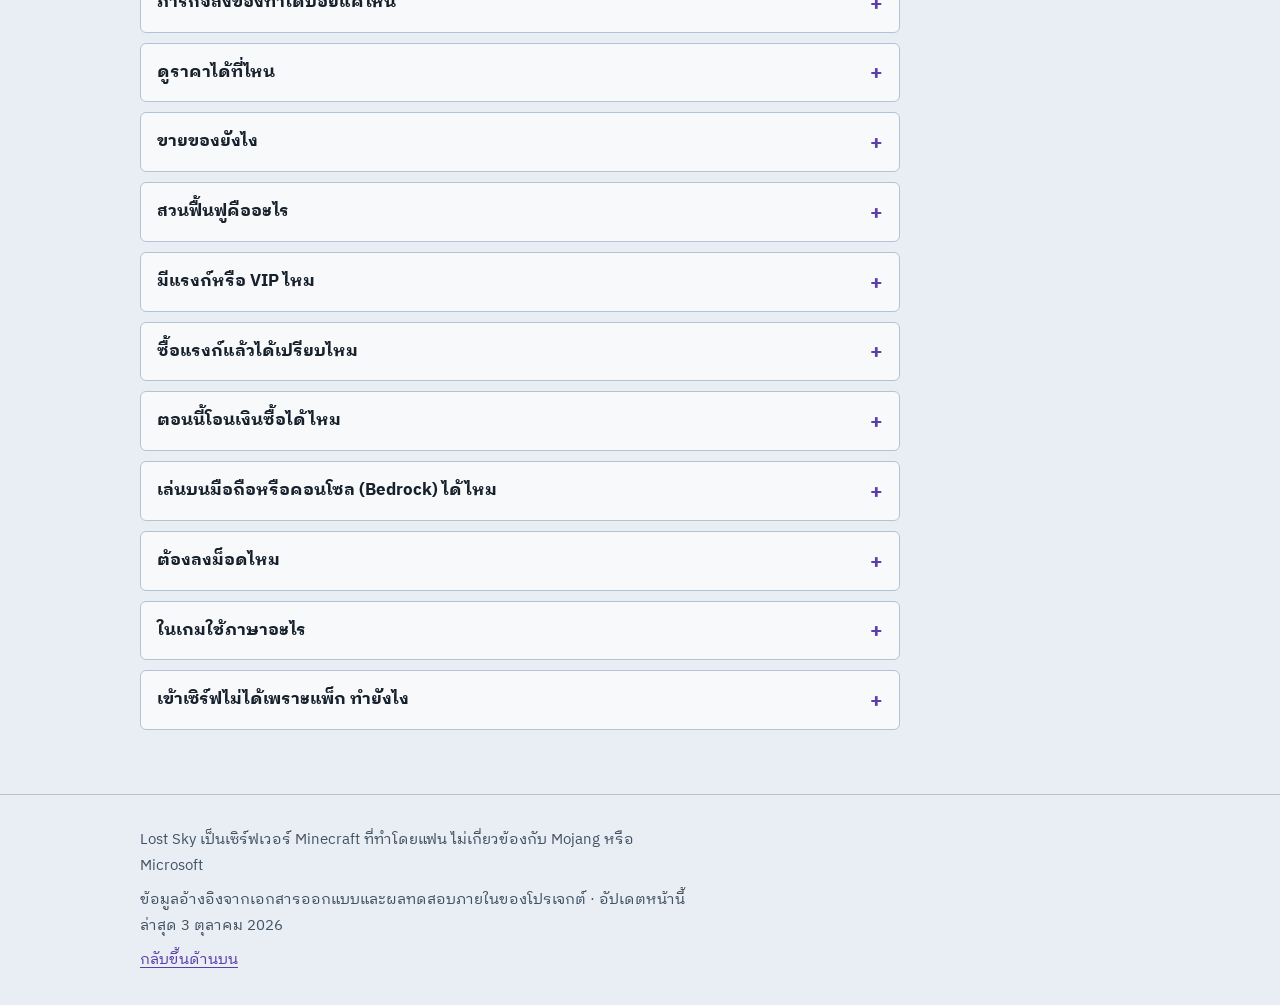
==== commit 8eec6959: "Website: supporter store preview catalog with proposed prices, payments closed Rebuild #topup as a c" ====
--- a/website/index.html
+++ b/website/index.html
@@ -35,7 +35,7 @@
       <li><a href="#gallery">แผนที่</a></li>
       <li><a href="#start">เริ่มเล่น</a></li>
       <li><a href="#commands">คำสั่ง</a></li>
-      <li><a href="#topup">เติมเงิน</a></li>
+      <li><a href="#topup">ผู้สนับสนุน</a></li>
       <li><a href="#faq">คำถาม</a></li>
     </ul>
   </nav>
@@ -156,7 +156,8 @@
             <li><span class="badge b-draft">รอทดสอบ</span> ภารกิจส่งข้าวสาลี การรีเซ็ตหลังครบ 24 ชั่วโมงจริง และกรณีกระเป๋าเต็ม</li>
             <li><span class="badge b-draft">รอทดสอบ</span> สร้างหลายเกาะ, ทีมหลายคน, การแยกเมืองระหว่างทีม, การบริจาค และการเปลี่ยนบท</li>
             <li><span class="badge b-draft">กำลังทำ</span> การตกแต่งแผนที่ (ยังไม่เสร็จ)</li>
-            <li><span class="badge b-wait">ยังไม่เปิด</span> ห้องเติมเงิน ไม่มีการรับชำระเงินใด ๆ</li>
+            <li><span class="badge b-draft">รอทดสอบ</span> เมนูตัวอย่างร้านผู้สนับสนุน (<code>/topup</code>, <code>/supporter</code>) และตู้แต่งตัว <code>/style</code></li>
+            <li><span class="badge b-wait">ยังไม่เปิด</span> การชำระเงิน: ร้านผู้สนับสนุนเป็นแค่ตัวอย่าง ไม่มีการรับชำระเงินใด ๆ</li>
             <li><span class="badge b-wait">รอประกาศ</span> ที่อยู่เซิร์ฟสาธารณะ, ช่องทางติดต่อ, วันเปิด และการรองรับ Bedrock</li>
           </ul>
         </div>
@@ -217,7 +218,7 @@
           <a class="zone-link" href="#zone-market"><i class="sw sw-market" aria-hidden="true"></i><code>/market</code><span>ตลาด (หลังคาสีเขียว) · ช่องขายของ</span></a>
           <a class="zone-link" href="#zone-shop"><i class="sw sw-shop" aria-hidden="true"></i><code>/skyshop</code><span>ร้านค้า (หลังคาสีฟ้าอมเขียว) · ซื้อและขายตามหมวด</span></a>
           <a class="zone-link" href="#zone-quests"><i class="sw sw-quest" aria-hidden="true"></i><code>/skyquests</code><span>โถงภารกิจ (หลังคาสีม่วง) · ส่งของทุก 24 ชั่วโมง</span></a>
-          <a class="zone-link" href="#topup"><i class="sw sw-topup" aria-hidden="true"></i><code>/topup</code><span>ห้องเติมเงิน (หลังคาสีทอง) · ยังไม่เปิด</span></a>
+          <a class="zone-link" href="#topup"><i class="sw sw-topup" aria-hidden="true"></i><code>/topup</code><span>ร้านผู้สนับสนุน (หลังคาสีทอง) · ตัวอย่าง ยังไม่รับชำระเงิน</span></a>
           <a class="zone-link" href="#team"><i class="sw sw-city" aria-hidden="true"></i><code>/city go</code><span>ศาลาเมืองของทีม · ไปเมืองฟื้นฟูของเกาะที่เลือก</span></a>
           <p class="muted small">ราคาขายแสดงบนไอเท็มในกระเป๋าของคุณ (Sell each / Sell stack) ไม่ได้แสดงบนไอคอนร้าน ตอนนี้เป็นราคาเริ่มต้นของระบบร้านค้าและอาจปรับก่อนเปิด หน่วยเงินคือเงินในเกม เมนูในเกมเป็นภาษาอังกฤษ</p>
         </div>
@@ -503,7 +504,9 @@
         <li class="cmd" data-group="shop"><code>/skyshop</code><div class="desc"><span>เปิดร้านค้าเดียวกับ <code>/shop</code></span><span class="badge b-ok">ทดสอบบางส่วน</span></div><button class="copy" type="button" data-copy="/skyshop" aria-label="คัดลอกคำสั่ง /skyshop">คัดลอก</button></li>
         <li class="cmd" data-group="shop"><code>/sell</code><div class="desc"><span>เปิดกล่องขายของ 54 ช่อง ใส่ของแล้วปิดหน้าต่างเพื่อขาย โบราณวัตถุจะถูกคืน (ใช้ <code>/sellgui</code> หรือ <code>/market</code> ก็ได้)</span><span class="badge b-ok">ทดสอบแล้ว</span></div><button class="copy" type="button" data-copy="/sell" aria-label="คัดลอกคำสั่ง /sell">คัดลอก</button></li>
         <li class="cmd" data-group="shop"><code>/skyquests</code><div class="desc"><span>ส่งของตามภารกิจ ทำได้ทุก 24 ชั่วโมง (ทดสอบแล้วกับภารกิจส่งหิน)</span><span class="badge b-ok">ทดสอบบางส่วน</span></div><button class="copy" type="button" data-copy="/skyquests" aria-label="คัดลอกคำสั่ง /skyquests">คัดลอก</button></li>
-        <li class="cmd" data-group="shop"><code>/topup</code><div class="desc"><span>ห้องเติมเงิน ตอนนี้ยังไม่เปิด</span><span class="badge b-draft">รอทดสอบ</span></div><button class="copy" type="button" data-copy="/topup" aria-label="คัดลอกคำสั่ง /topup">คัดลอก</button></li>
+        <li class="cmd" data-group="shop"><code>/topup</code><div class="desc"><span>เปิดหน้าตัวอย่างร้านผู้สนับสนุน ยังไม่รับชำระเงิน</span><span class="badge b-draft">รอทดสอบ</span></div><button class="copy" type="button" data-copy="/topup" aria-label="คัดลอกคำสั่ง /topup">คัดลอก</button></li>
+        <li class="cmd" data-group="shop"><code>/supporter</code><div class="desc"><span>ดูแรงก์และฉายาพร้อมราคาที่เสนอ (หน้าเดียวกับ <code>/topup</code>)</span><span class="badge b-draft">รอทดสอบ</span></div><button class="copy" type="button" data-copy="/supporter" aria-label="คัดลอกคำสั่ง /supporter">คัดลอก</button></li>
+        <li class="cmd" data-group="shop"><code>/style</code><div class="desc"><span>ตู้แต่งตัว: ใส่หรือซ่อนฉายาที่ปลดล็อกแล้ว</span><span class="badge b-draft">รอทดสอบ</span></div><button class="copy" type="button" data-copy="/style" aria-label="คัดลอกคำสั่ง /style">คัดลอก</button></li>
         <li class="cmd" data-group="shop"><code>/bal</code><div class="desc"><span>ดูเงินในเกม</span><span class="badge b-draft">รอทดสอบ</span></div><button class="copy" type="button" data-copy="/bal" aria-label="คัดลอกคำสั่ง /bal">คัดลอก</button></li>
         <li class="cmd" data-group="shop"><code>/pay &lt;ชื่อผู้เล่น&gt; &lt;จำนวน&gt;</code><div class="desc"><span>โอนเงินในเกมให้ผู้เล่นอื่น</span><span class="badge b-draft">รอทดสอบ</span></div><button class="copy" type="button" data-copy="/pay " aria-label="คัดลอกคำสั่ง /pay">คัดลอก</button></li>
         <li class="cmd" data-group="island"><code>/is</code><div class="desc"><span>เปิดเมนู Your Islands: เลือกเกาะ ไปเกาะ ไปเมืองของเกาะ หรือสร้างเกาะใหม่ (ใช้ <code>/islands</code> ก็ได้)</span><span class="badge b-ok">ทดสอบแล้ว</span></div><button class="copy" type="button" data-copy="/is" aria-label="คัดลอกคำสั่ง /is">คัดลอก</button></li>
@@ -523,22 +526,81 @@
     </div>
   </section>
 
-  <!-- ============ เติมเงิน ============ -->
+  <!-- ============ ร้านผู้สนับสนุน (ตัวอย่าง) ============ -->
   <section id="topup" aria-labelledby="topup-h">
     <div class="wrap">
-      <div class="topup">
-        <div class="topup-head">
-          <span class="eyebrow">ห้องเติมเงิน</span>
-          <h2 id="topup-h">ยังไม่เปิด</h2>
-          <span class="badge b-wait">ยังไม่รับชำระเงิน</span>
-        </div>
-        <p>ตอนนี้ยังไม่มีแพ็กเกจ ราคา หรือช่องทางชำระเงิน โซนเติมเงินในฮับ (<code>/topup</code>) จะแจ้งว่ายังไม่เปิดเช่นกัน</p>
-        <ul class="topup-list">
-          <li>เมื่อเปิด จะประกาศช่องทางทางการบนหน้านี้และใน <code>/topup</code> ก่อนเท่านั้น</li>
-          <li>ทีมงานจะไม่ขอรหัสผ่านหรือข้อมูลบัตรของคุณ</li>
-          <li>อย่าโอนเงินให้ใครที่อ้างว่าเป็นทีมงานในตอนนี้</li>
-        </ul>
-      </div>
+      <div class="sec-head">
+        <span class="eyebrow">ร้านผู้สนับสนุน · ตัวอย่าง</span>
+        <h2 id="topup-h">แรงก์และฉายาสำหรับผู้สนับสนุน</h2>
+        <p class="muted">ของตกแต่งล้วน ซื้อครั้งเดียวใช้ได้ถาวร ไม่ช่วยให้เก่งขึ้นหรือรวยขึ้นในเกม</p>
+      </div>
+      <div class="store-notice" role="note">
+        <span class="badge b-wait">ยังไม่รับชำระเงิน</span>
+        <p>ทุกราคาด้านล่างเป็น<b>ราคาที่เสนอ</b> ยังซื้อไม่ได้และอาจเปลี่ยนก่อนเปิดขาย ตอนนี้ยังไม่มีช่องทางชำระเงิน ไม่มีปุ่มซื้อ และไม่มีระบบตรวจสอบการชำระเงิน</p>
+      </div>
+
+      <h3 class="store-sub">แรงก์</h3>
+      <ul class="rank-grid">
+        <li class="rank-card rank-sky">
+          <div class="rank-top"><span class="rank-name">SKY</span><span class="rank-colour">สีฟ้าอมเขียว</span></div>
+          <p class="price"><span class="price-label">ราคาที่เสนอ</span><span class="price-num">99</span> บาท</p>
+          <ul class="perk-list">
+            <li>ป้าย SKY และชื่อสีฟ้าอมเขียว ในแชตและรายชื่อผู้เล่น</li>
+          </ul>
+        </li>
+        <li class="rank-card rank-aurora">
+          <div class="rank-top"><span class="rank-name">AURORA</span><span class="rank-colour">สีม่วง</span></div>
+          <p class="price"><span class="price-label">ราคาที่เสนอ</span><span class="price-num">199</span> บาท</p>
+          <ul class="perk-list">
+            <li>ป้าย AURORA และชื่อสีม่วง ในแชตและรายชื่อผู้เล่น</li>
+            <li>ได้ฉายา Builder</li>
+          </ul>
+        </li>
+        <li class="rank-card rank-nova">
+          <div class="rank-top"><span class="rank-name">NOVA</span><span class="rank-colour">สีทอง</span></div>
+          <p class="price"><span class="price-label">ราคาที่เสนอ</span><span class="price-num">399</span> บาท</p>
+          <ul class="perk-list">
+            <li>ป้าย NOVA และชื่อสีทอง ในแชตและรายชื่อผู้เล่น</li>
+            <li>ได้ฉายาครบทั้ง 3 แบบ: Builder, Farmer และ Explorer</li>
+          </ul>
+        </li>
+      </ul>
+
+      <h3 class="store-sub">ฉายา</h3>
+      <ul class="title-grid">
+        <li class="title-card"><span class="title-name">Builder</span><span class="title-th">นักสร้าง</span><p class="price"><span class="price-label">ราคาที่เสนอ</span><span class="price-num">39</span> บาท</p></li>
+        <li class="title-card"><span class="title-name">Farmer</span><span class="title-th">ชาวไร่</span><p class="price"><span class="price-label">ราคาที่เสนอ</span><span class="price-num">39</span> บาท</p></li>
+        <li class="title-card"><span class="title-name">Explorer</span><span class="title-th">นักสำรวจ</span><p class="price"><span class="price-label">ราคาที่เสนอ</span><span class="price-num">39</span> บาท</p></li>
+      </ul>
+
+      <div class="store-info">
+        <div class="store-box">
+          <h3>ได้อะไร ไม่ได้อะไร</h3>
+          <ul class="plain">
+            <li>ทุกอย่างเป็นของตกแต่ง ผูกกับบัญชี ใช้ได้ถาวร ขาย ทิ้ง หรือแลกเปลี่ยนไม่ได้</li>
+            <li>ถ้ามีหลายแรงก์ จะใช้แรงก์ที่สูงที่สุดเสมอ ไม่ถูกลดระดับ</li>
+            <li><b>ไม่ได้</b>เงินในเกม อุปกรณ์ ไอเท็ม เกาะใหญ่ขึ้น ความคืบหน้าเมืองฟื้นฟู หรือสิทธิ์ทีมงาน</li>
+          </ul>
+        </div>
+        <div class="store-box">
+          <h3>ดูในเกม</h3>
+          <ul class="checklist">
+            <li><span class="badge b-draft">รอทดสอบ</span><span><code>/topup</code> หรือ <code>/supporter</code> เปิดหน้าตัวอย่างร้าน (หรือคุยกับ Sky Concierge ในฮับ) กดที่สินค้าจะแจ้งว่ายังไม่รับชำระเงิน</span></li>
+            <li><span class="badge b-draft">รอทดสอบ</span><span><code>/style</code> ตู้แต่งตัว เลือกใส่ฉายาที่ปลดล็อกแล้ว หรือซ่อนฉายา</span></li>
+          </ul>
+        </div>
+        <div class="store-box">
+          <h3>แผนในอนาคต</h3>
+          <p><span class="badge b-plan">แผน · ยังไม่ขาย</span></p>
+          <p>เอฟเฟกต์อนุภาค สัตว์เลี้ยง สกินเฟอร์นิเจอร์ และโมเดลพิเศษ ยังไม่ได้สร้างและไม่อยู่ในรายการด้านบน จะไม่มีกล่องสุ่มแบบเสียเงิน</p>
+        </div>
+      </div>
+
+      <ul class="topup-list">
+        <li>เมื่อเปิดรับชำระเงิน จะประกาศช่องทางทางการบนหน้านี้และใน <code>/topup</code> ก่อนเท่านั้น</li>
+        <li>ทีมงานจะไม่ขอรหัสผ่านหรือข้อมูลบัตรของคุณ</li>
+        <li>อย่าโอนเงินให้ใครที่อ้างว่าขายแรงก์หรือเป็นทีมงานในตอนนี้</li>
+      </ul>
     </div>
   </section>
 
@@ -560,7 +622,9 @@
         <details><summary>ดูราคาได้ที่ไหน</summary><div><p>ราคาขายแสดงบนไอเท็มในกระเป๋าของคุณ (Sell each ต่อชิ้น, Sell stack ทั้งกอง) ไอคอนในร้านไม่แสดงราคาทีละชิ้น ยอดรวมการซื้อจะแสดงตอนยืนยัน ตอนนี้เป็นราคาเริ่มต้นและอาจปรับก่อนเปิด</p></div></details>
         <details><summary>ขายของยังไง</summary><div><p>พิมพ์ <code>/sell</code> (หรือ <code>/market</code>) ใส่ของลงกล่อง แล้วปิดหน้าต่าง ของที่ไม่มีในร้านก็ขายได้ในราคาชิ้นละ $0.01 โบราณวัตถุและกล่องที่มีโบราณวัตถุข้างในจะถูกคืน</p></div></details>
         <details><summary>สวนฟื้นฟูคืออะไร</summary><div><p>ต้นแบบโครงการซ่อมเมืองทีละขั้นของแต่ละเกาะ บริจาค Stone Bricks 25, Grass Block 8 และ Oak Log 4 ผ่าน <code>/cityprojects</code> ยังเป็นต้นแบบเล็ก ๆ การซ่อมทั้งเมืองแบบนี้ยังเป็นแผนในอนาคต</p></div></details>
-        <details><summary>มีเติมเงินหรือ VIP ไหม</summary><div><p>ยังไม่เปิด ไม่มีการรับชำระเงิน แพ็กเกจ หรือราคาใด ๆ ในตอนนี้ ดูรายละเอียดในส่วน <a href="#topup">ห้องเติมเงิน</a></p></div></details>
+        <details><summary>มีแรงก์หรือ VIP ไหม</summary><div><p>มีตัวอย่างแรงก์ SKY, AURORA, NOVA และฉายา 3 แบบ พร้อมราคาที่เสนอ ดูได้ใน <a href="#topup">ร้านผู้สนับสนุน</a> และ <code>/supporter</code> แต่ยังซื้อไม่ได้ ยังไม่รับชำระเงิน</p></div></details>
+        <details><summary>ซื้อแรงก์แล้วได้เปรียบไหม</summary><div><p>ไม่ ทุกอย่างเป็นของตกแต่ง เช่น สีชื่อ ป้าย และฉายา ไม่ได้เงินในเกม อุปกรณ์ หรือเกาะใหญ่ขึ้น</p></div></details>
+        <details><summary>ตอนนี้โอนเงินซื้อได้ไหม</summary><div><p>ไม่ได้ ยังไม่มีช่องทางชำระเงิน ถ้ามีคนเสนอขายแรงก์หรือขอให้โอนเงิน อย่าโอน ช่องทางจริงจะประกาศบนหน้านี้และใน <code>/topup</code> ก่อน</p></div></details>
         <details><summary>เล่นบนมือถือหรือคอนโซล (Bedrock) ได้ไหม</summary><div><p>ยังไม่ได้ตัดสินใจ ตอนนี้ทดสอบกับ Java Edition</p></div></details>
         <details><summary>ต้องลงม็อดไหม</summary><div><p>ไม่ต้อง เซิร์ฟใช้แพ็กฟอนต์ไทย ThaiFontFix ซึ่งเกมจะโหลดให้เองตอนเข้าเล่น แค่กดยอมรับ ม็อดเพิ่มความลื่นหรือ shader ใช้ได้ แต่ห้ามโปรแกรมโกงทุกชนิด</p></div></details>
         <details><summary>ในเกมใช้ภาษาอะไร</summary><div><p>เมนู ร้านค้า และภารกิจในเกมเป็นภาษาอังกฤษ ส่วนเว็บนี้เป็นภาษาไทย ชื่อไอเท็มทั่วไปจะแสดงตามภาษาที่ตั้งในเกมของคุณ</p></div></details>
--- a/website/assets/site.css
+++ b/website/assets/site.css
@@ -26,6 +26,7 @@
   --wait-bg: #E6E8EC; --wait-ink: #3A4350;
   --no: #A2381F;
   --z-market: #5E8F2C; --z-shop: #1F8A9A; --z-quest: #7A3FC0; --z-topup: #C9951F; --z-city: #8CC7B5;
+  --r-sky: #0B7282; --r-aurora: #6B3FC0; --r-nova: #8A6206;   /* supporter rank colours (text-safe) */
   --display: "Taviraj", "Noto Serif Thai", "Leelawadee UI", Georgia, serif;
   --body: "IBM Plex Sans Thai Looped", "Noto Sans Thai Looped", "Noto Sans Thai", "Leelawadee UI", Tahoma, system-ui, sans-serif;
   --mono: "IBM Plex Mono", ui-monospace, Menlo, Consolas, monospace;
@@ -44,6 +45,7 @@
     --draft-bg: #45340F; --draft-ink: #F4D793;
     --wait-bg: #2A3040; --wait-ink: #CDD3DF;
     --no: #F09A83;
+    --r-sky: #5FD0E0; --r-aurora: #C3A6FF; --r-nova: #E8C267;
   }
 }
 :root[data-theme="dark"] {
@@ -58,6 +60,7 @@
   --draft-bg: #45340F; --draft-ink: #F4D793;
   --wait-bg: #2A3040; --wait-ink: #CDD3DF;
   --no: #F09A83;
+  --r-sky: #5FD0E0; --r-aurora: #C3A6FF; --r-nova: #E8C267;
 }
 
 /* ---------- Base ---------- */
@@ -432,10 +435,30 @@
 .shot a { border-radius: var(--radius); }
 .shot figcaption b { color: var(--ink); }
 
-/* ---------- Top-up ---------- */
-.topup { border: 2px dashed var(--line); border-radius: var(--radius); padding: 24px; display: grid; gap: 14px; background: var(--panel); max-width: 820px; }
-.topup-head { display: grid; gap: 8px; }
-.topup-list { margin: 0; padding-left: 1.2em; display: grid; gap: 6px; color: var(--ink-soft); }
+/* ---------- Supporter store preview ---------- */
+.store-notice { display: grid; gap: 8px; justify-items: start; padding: 14px 16px; border: 2px dashed var(--line); border-radius: var(--radius); background: var(--panel); }
+.store-notice p { margin: 0; }
+.store-sub { margin: 32px 0 14px; font-size: 1.25rem; }
+.rank-grid, .title-grid { list-style: none; margin: 0; padding: 0; display: grid; gap: 16px; }
+.rank-grid { grid-template-columns: repeat(auto-fit, minmax(240px, 1fr)); }
+.title-grid { grid-template-columns: repeat(auto-fit, minmax(180px, 1fr)); }
+.rank-card, .title-card { background: var(--panel); border: 1px solid var(--line); border-radius: var(--radius); padding: 18px; display: grid; gap: 10px; align-content: start; }
+.rank-card { border-top: 6px solid var(--rank); }
+.rank-sky { --rank: var(--r-sky); } .rank-aurora { --rank: var(--r-aurora); } .rank-nova { --rank: var(--r-nova); }
+.rank-top { display: flex; flex-wrap: wrap; align-items: baseline; justify-content: space-between; gap: 4px 10px; }
+.rank-name { font-family: var(--mono); font-weight: 700; font-size: 1.5rem; letter-spacing: 0.08em; color: var(--rank); }
+.rank-colour { font-size: 0.9rem; color: var(--ink-soft); }
+.price { margin: 0; display: flex; flex-wrap: wrap; align-items: baseline; gap: 2px 8px; }
+.price-label { flex-basis: 100%; font-size: 0.8rem; font-weight: 700; color: var(--draft-ink); }
+.price-num { font-family: var(--mono); font-size: 1.75rem; font-weight: 700; line-height: 1.2; }
+.perk-list { margin: 0; padding-left: 1.2em; display: grid; gap: 4px; }
+.title-name { font-family: var(--mono); font-weight: 700; font-size: 1.15rem; color: var(--accent); }
+.title-th { color: var(--ink-soft); font-size: 0.95rem; margin-top: -8px; }
+.store-info { display: grid; grid-template-columns: repeat(auto-fit, minmax(260px, 1fr)); gap: 16px; margin-top: 32px; }
+.store-box { background: var(--panel-2); border-radius: var(--radius); padding: 18px; display: grid; gap: 10px; align-content: start; }
+.store-box p { margin: 0; }
+.store-box h3 { font-size: 1.1rem; }
+.topup-list { margin: 24px 0 0; padding-left: 1.2em; display: grid; gap: 6px; color: var(--ink-soft); }
 
 /* ---------- Reduced motion ---------- */
 @media (prefers-reduced-motion: reduce) {
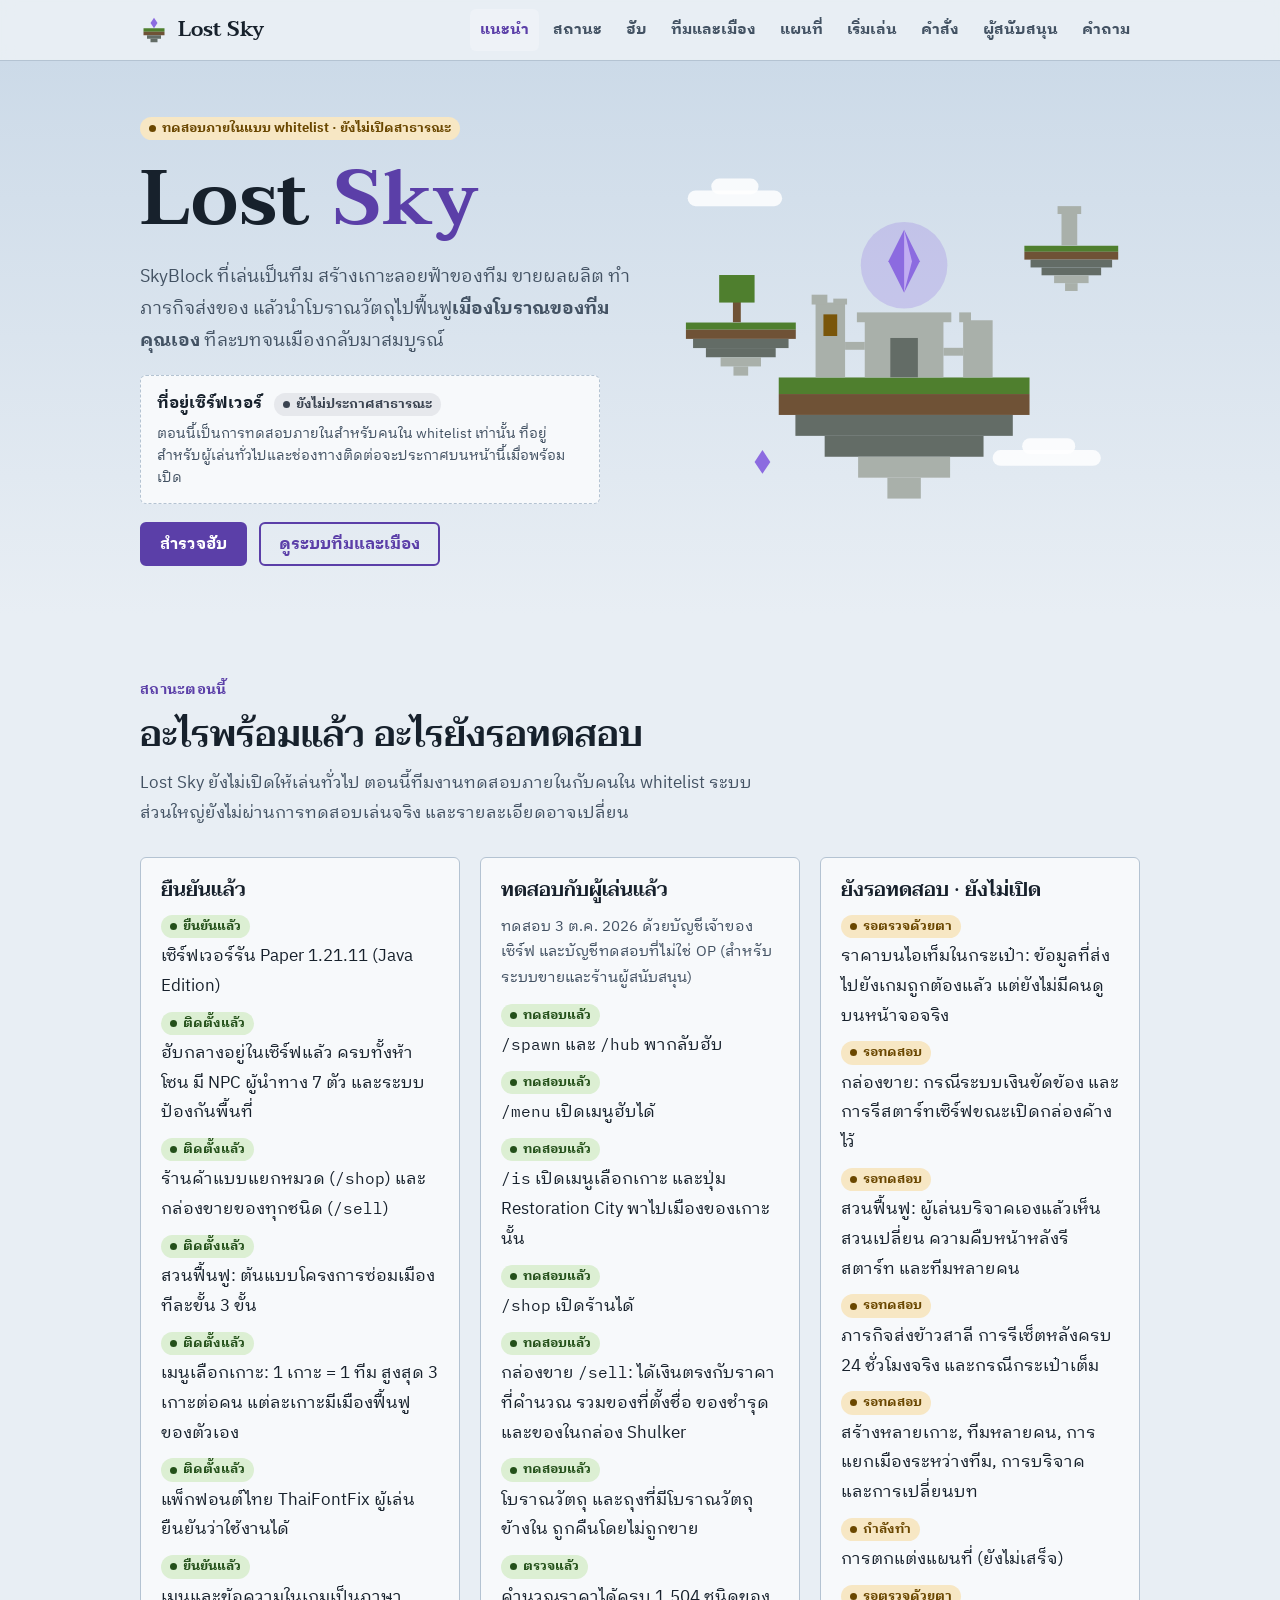
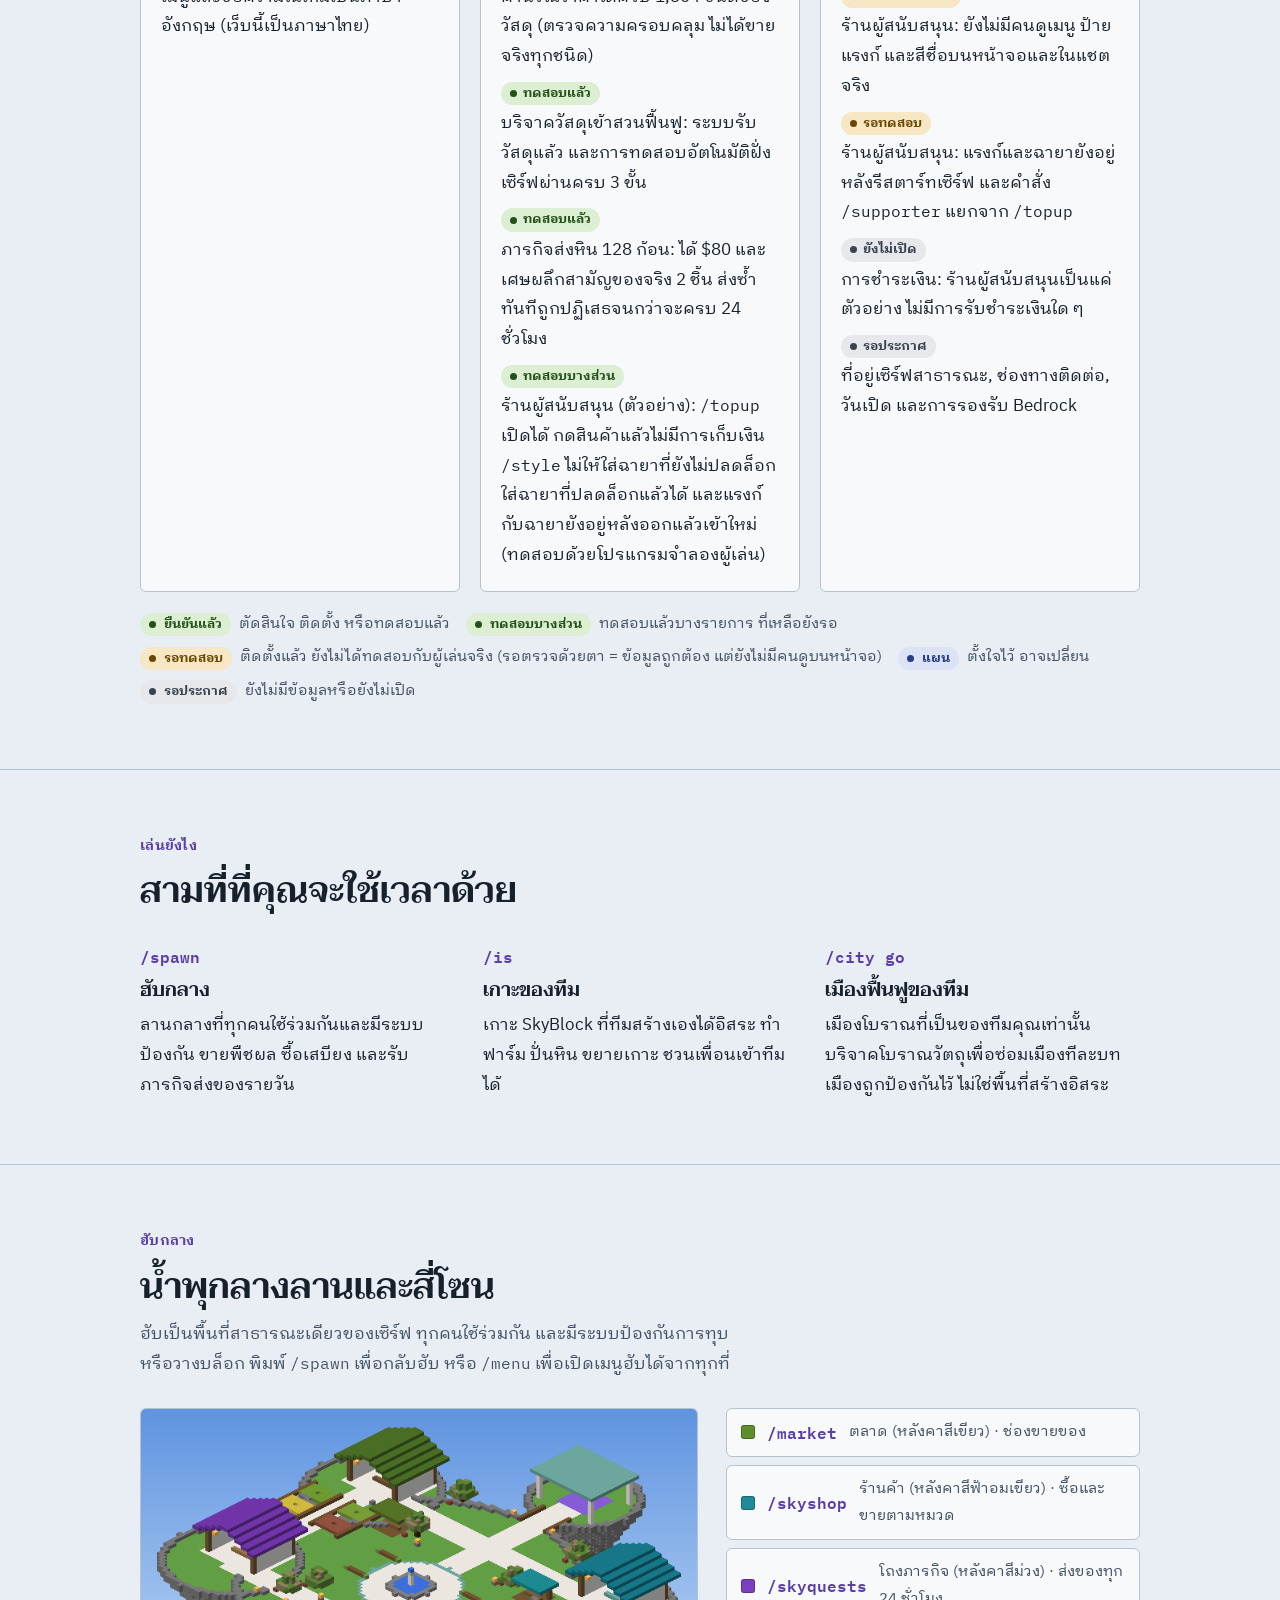
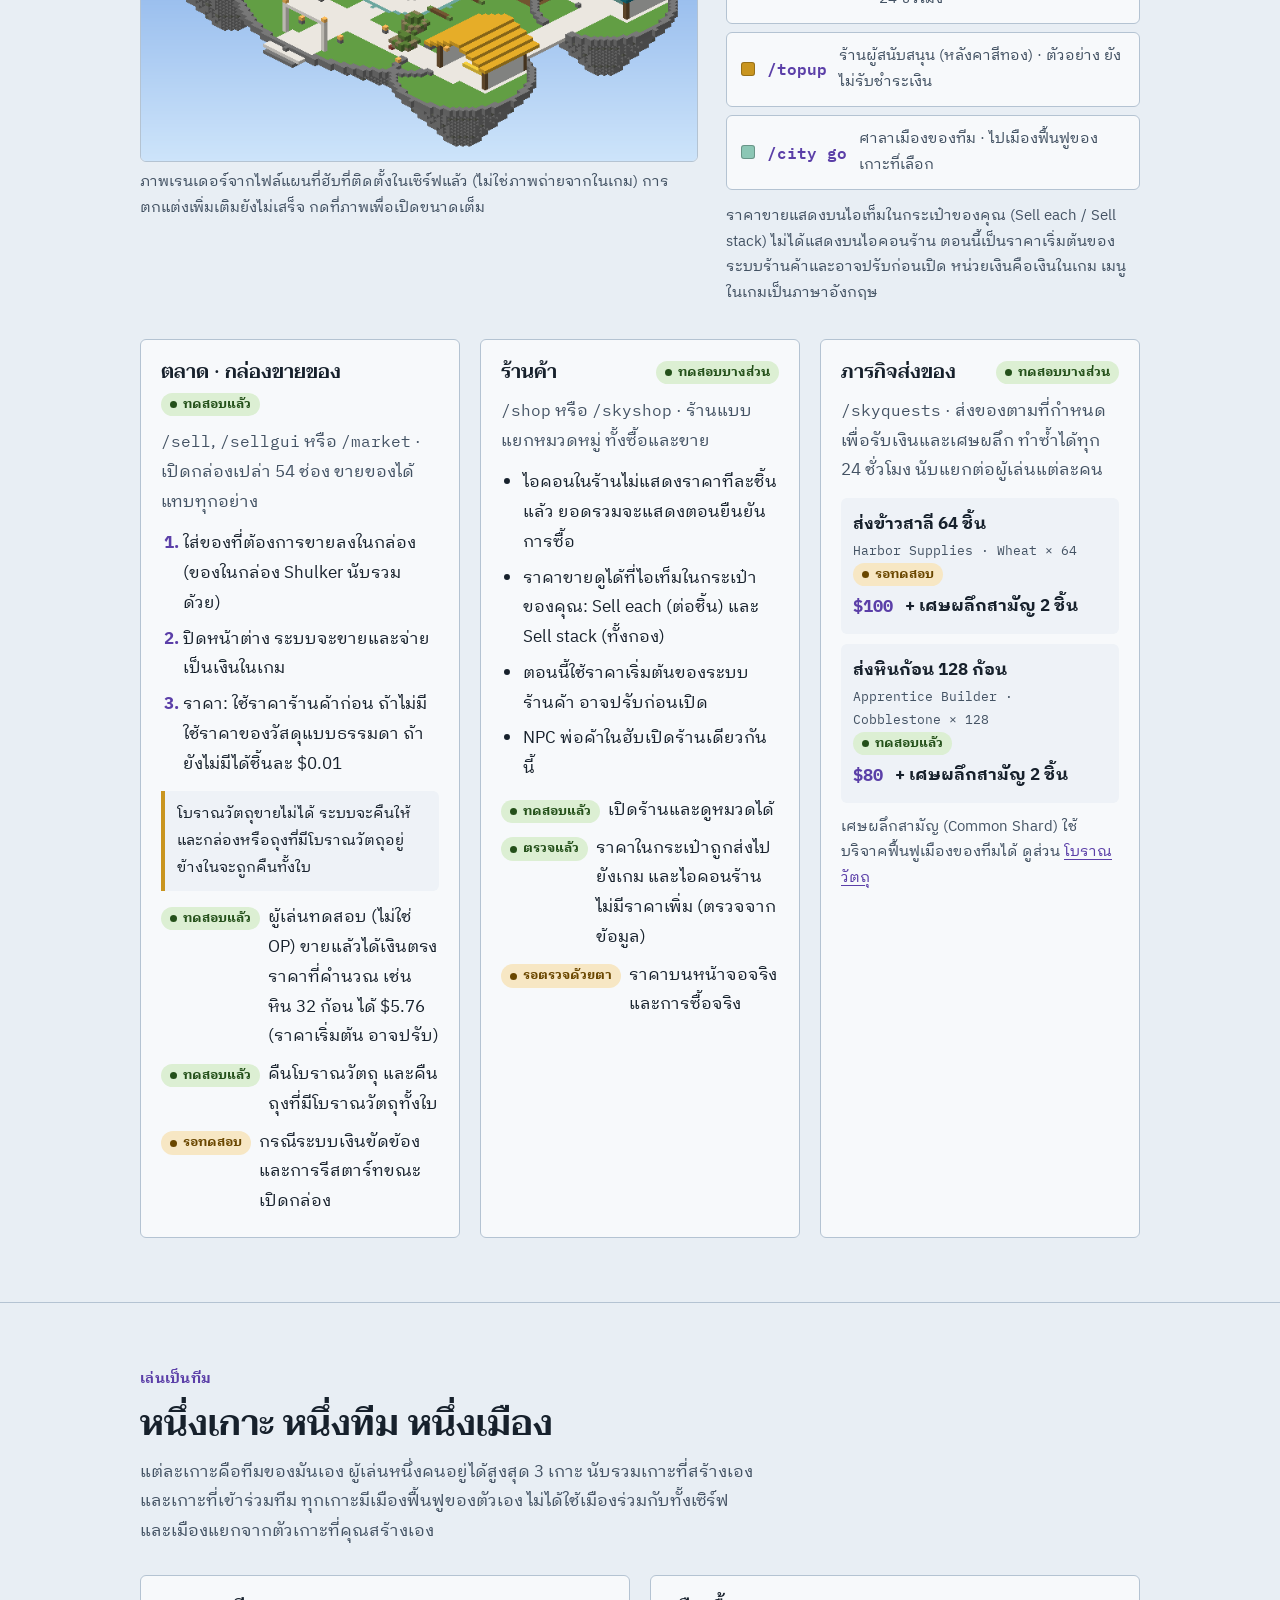
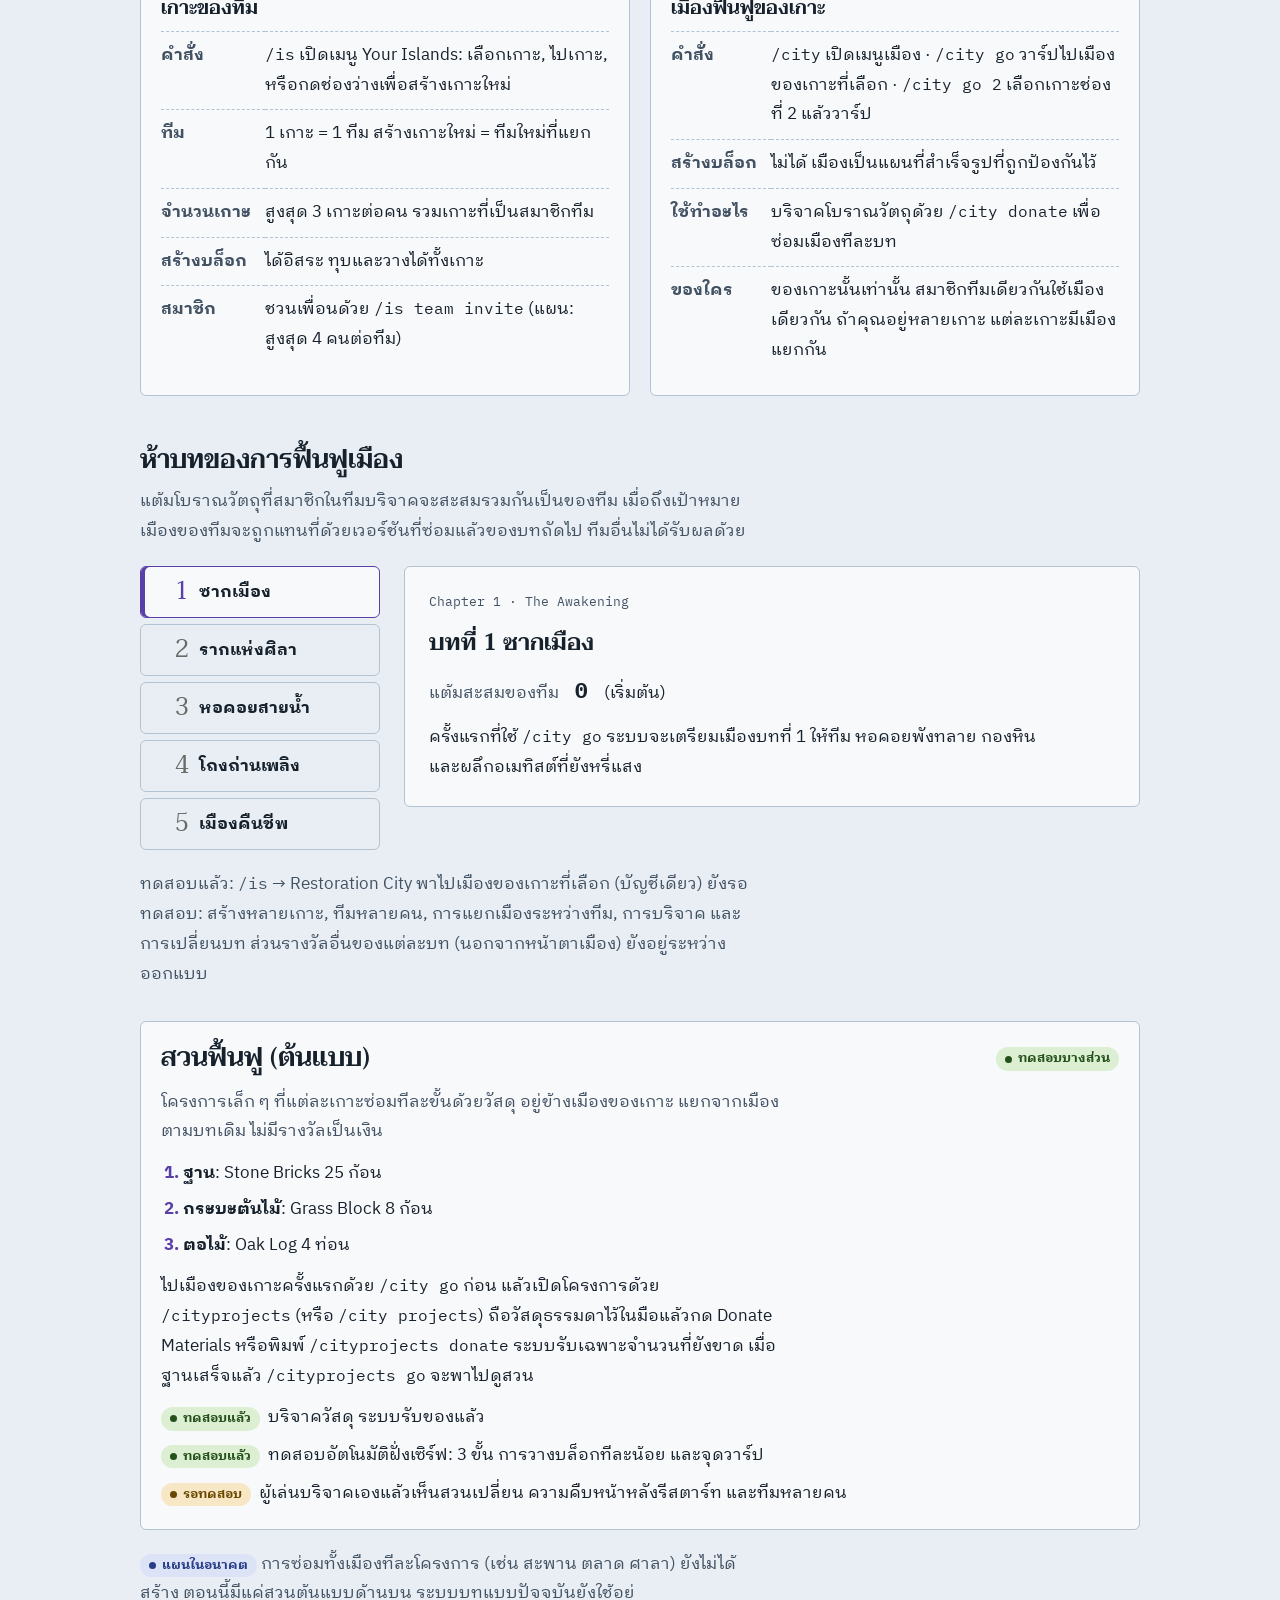
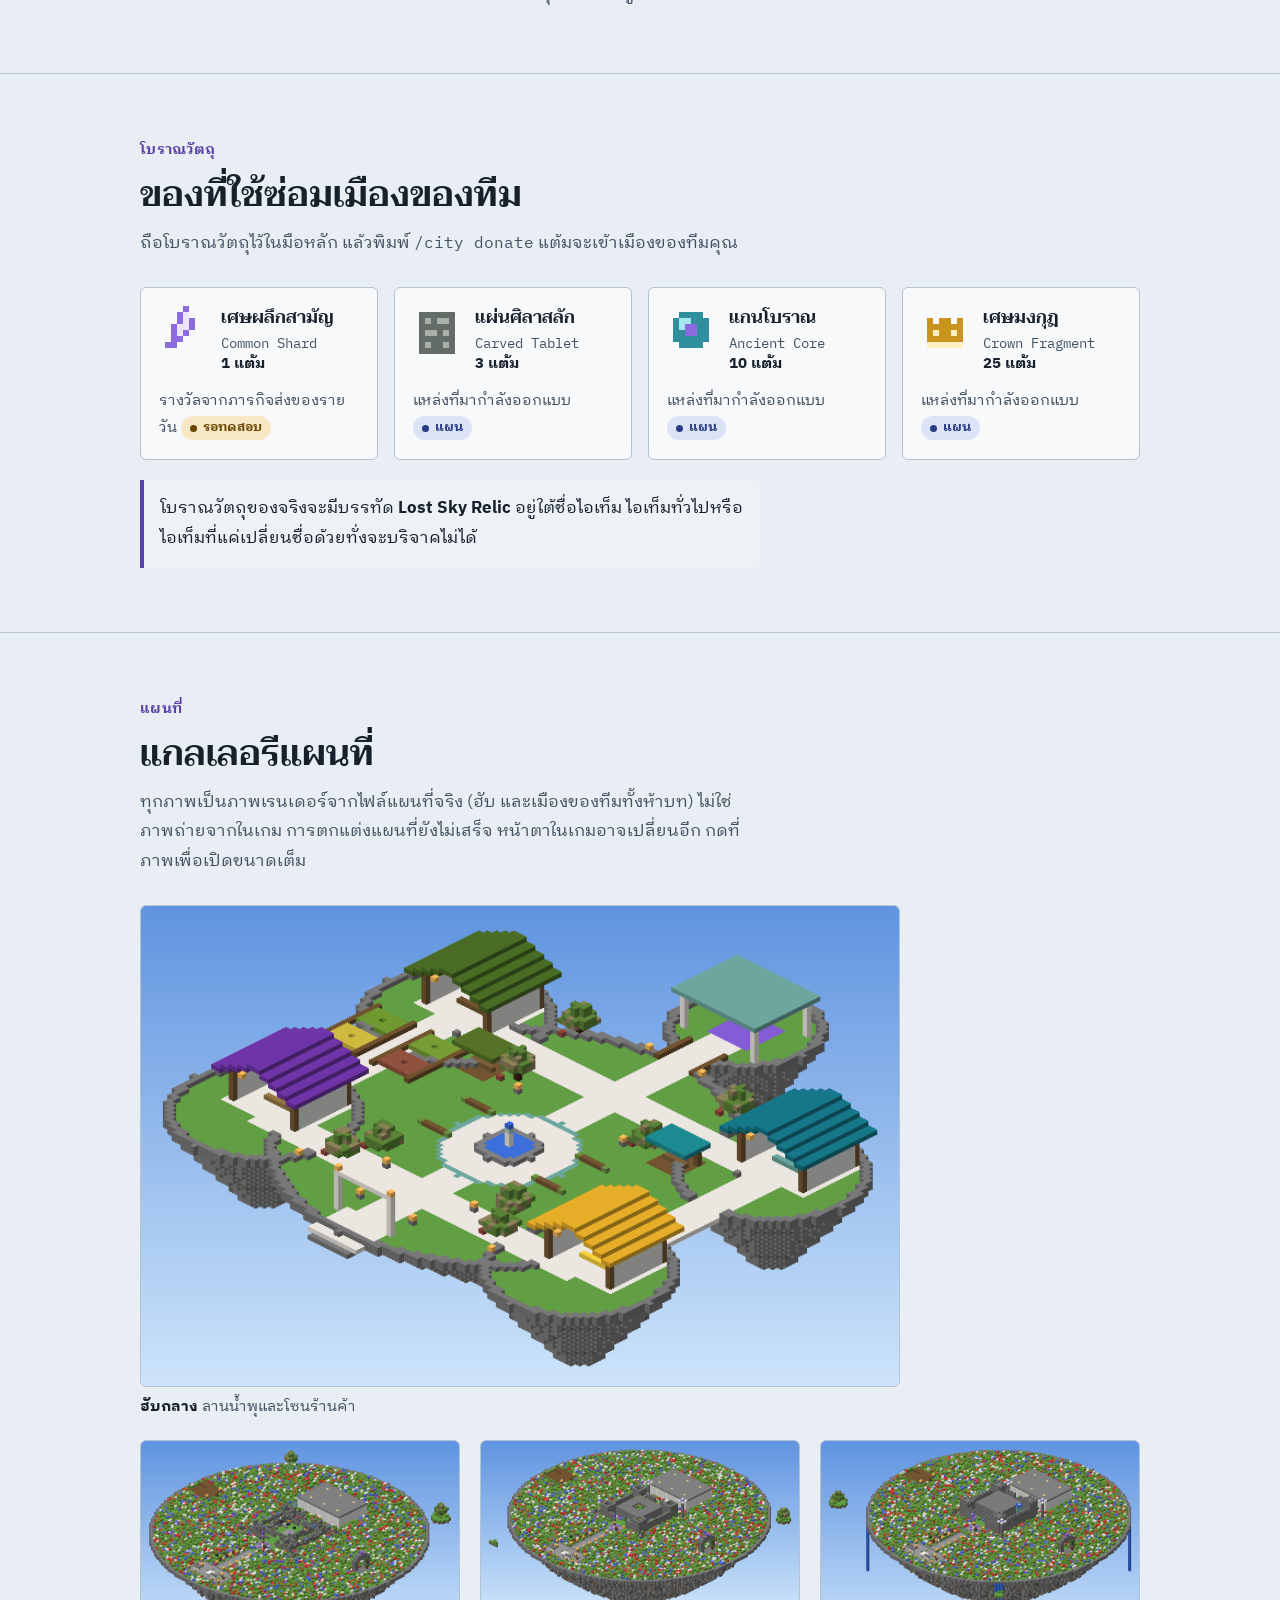
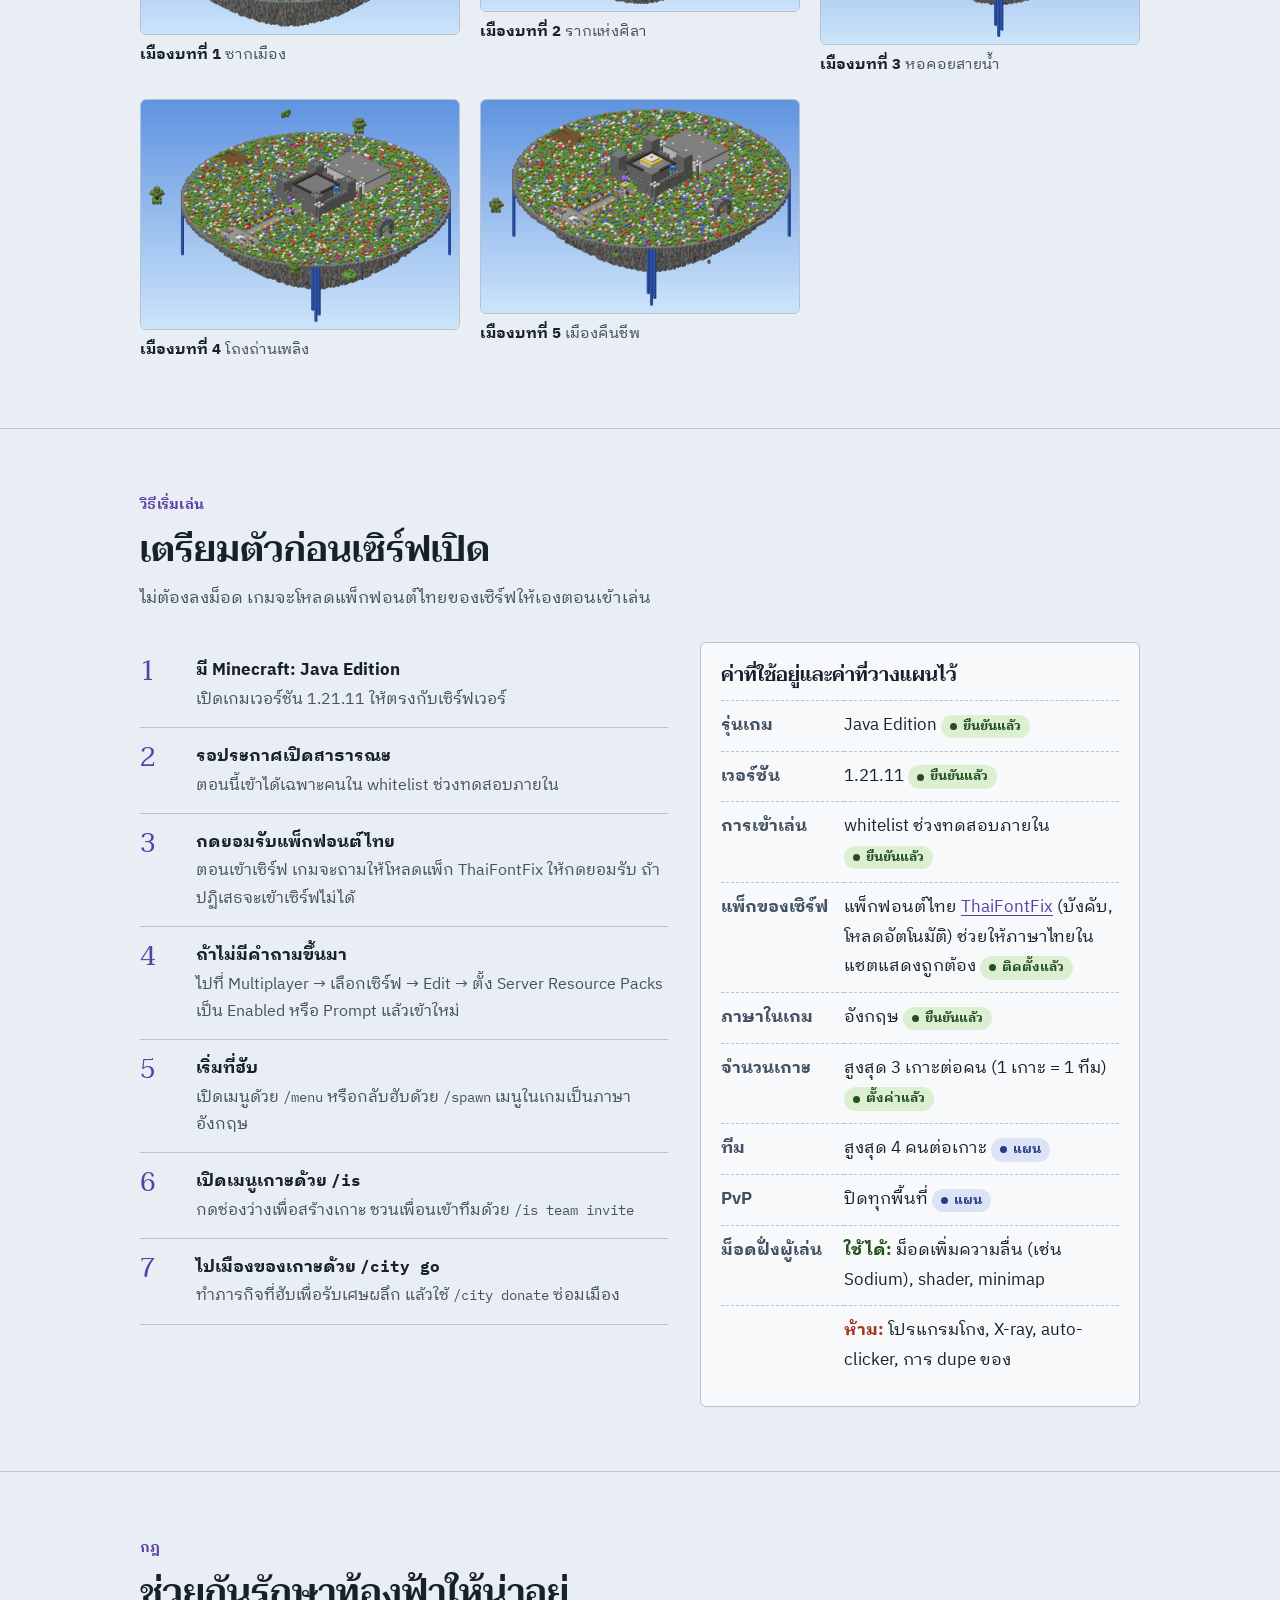
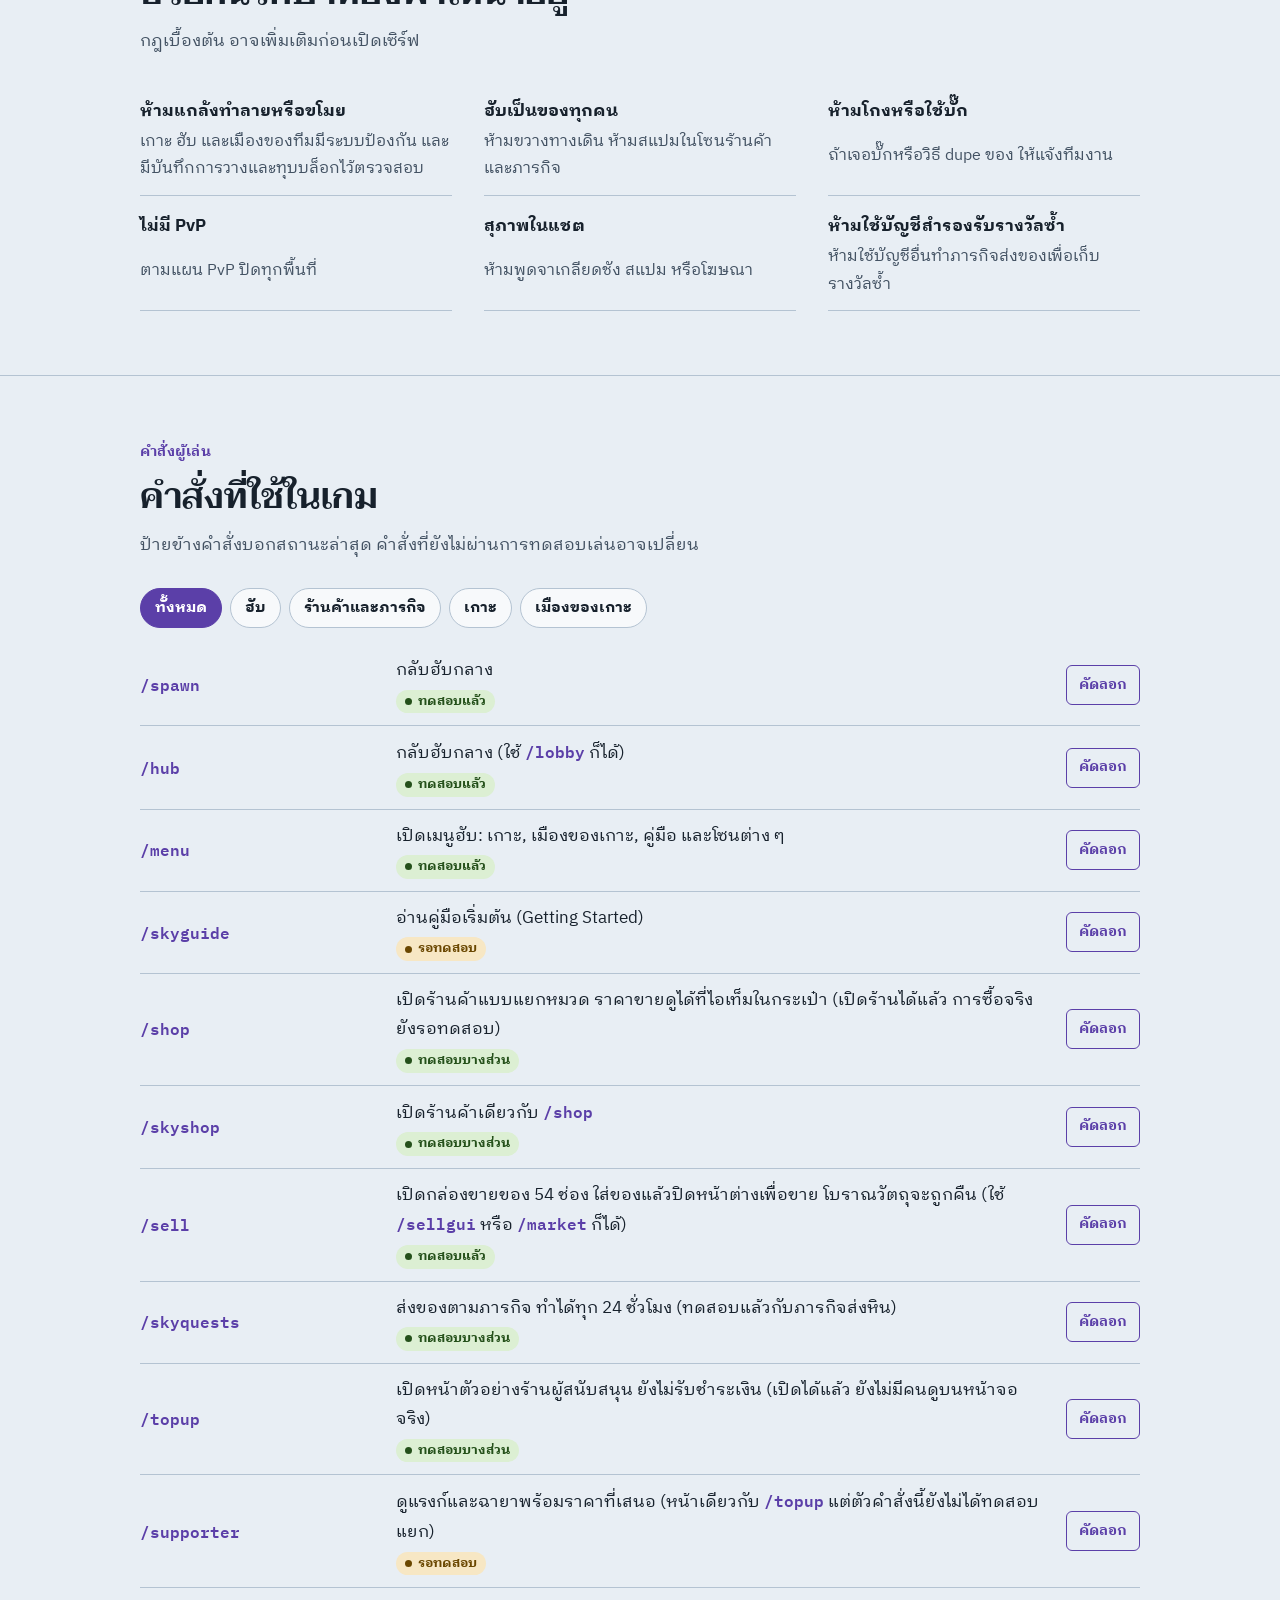
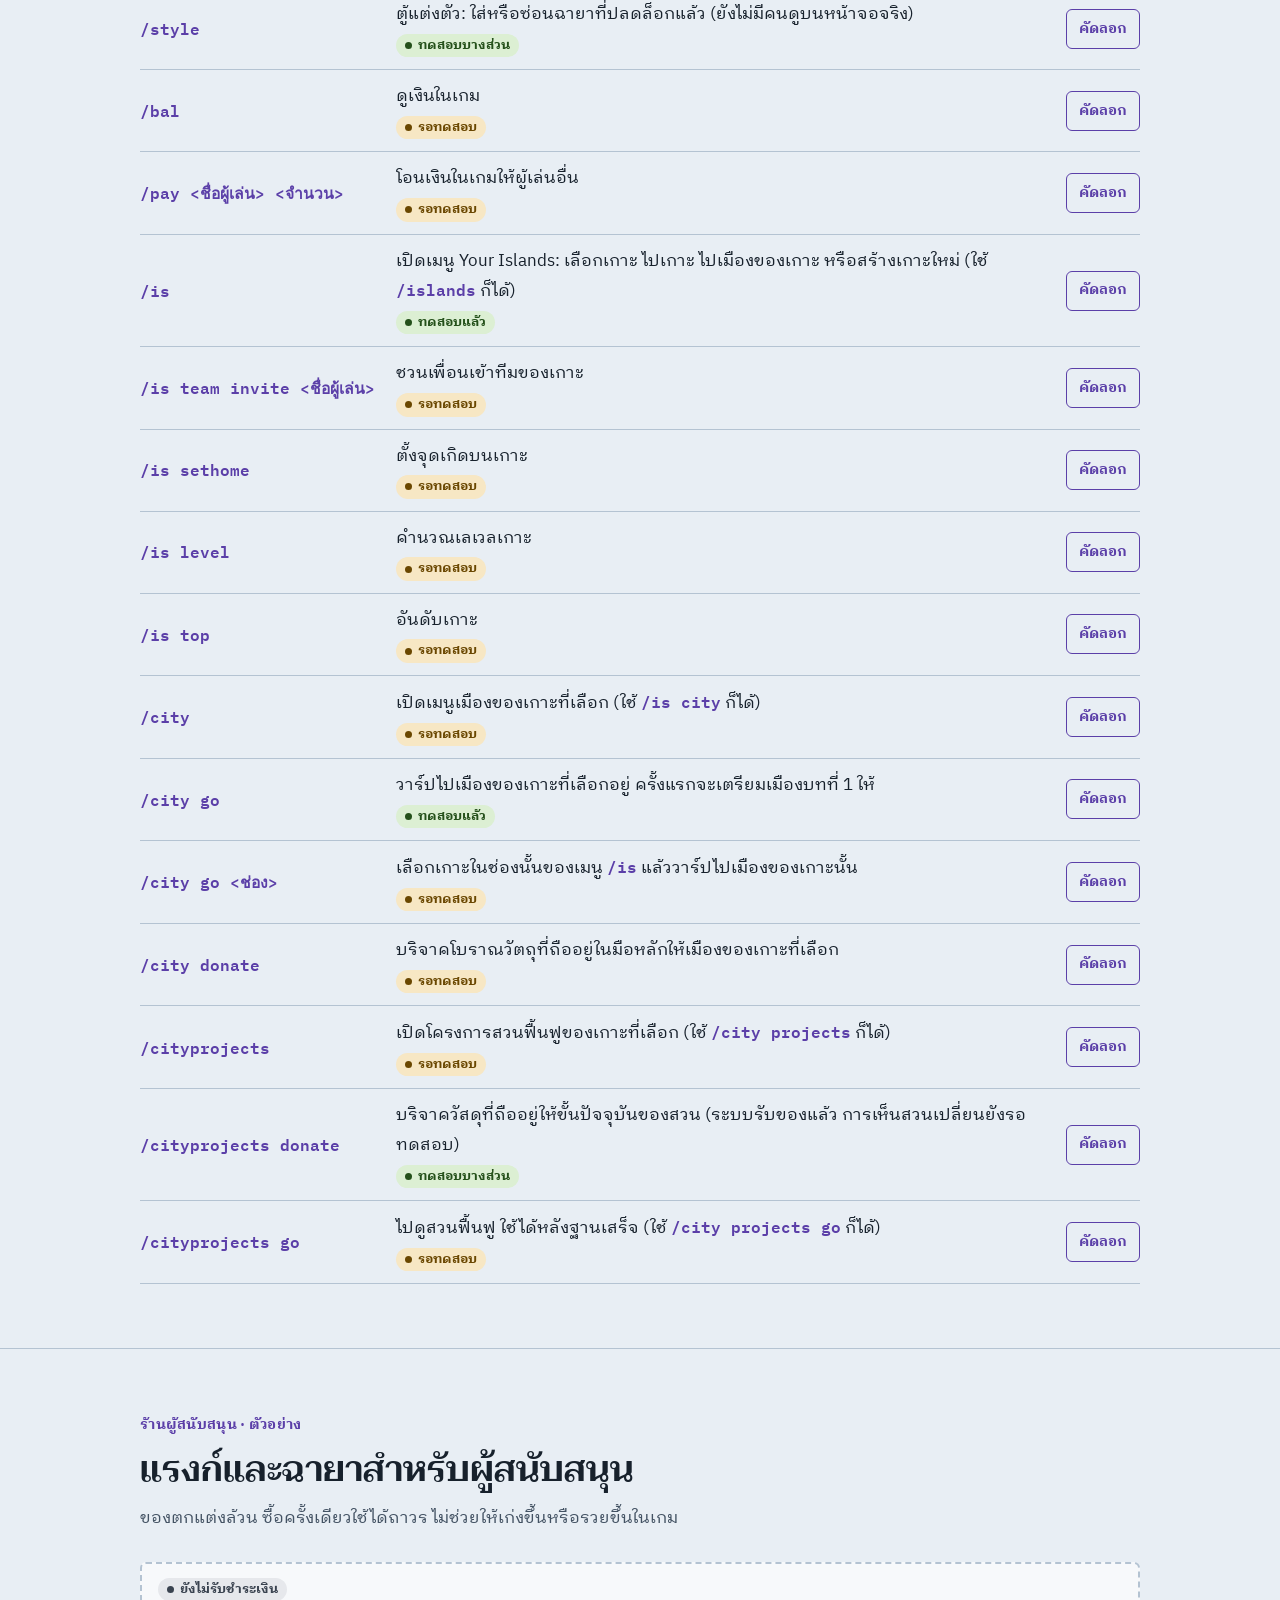
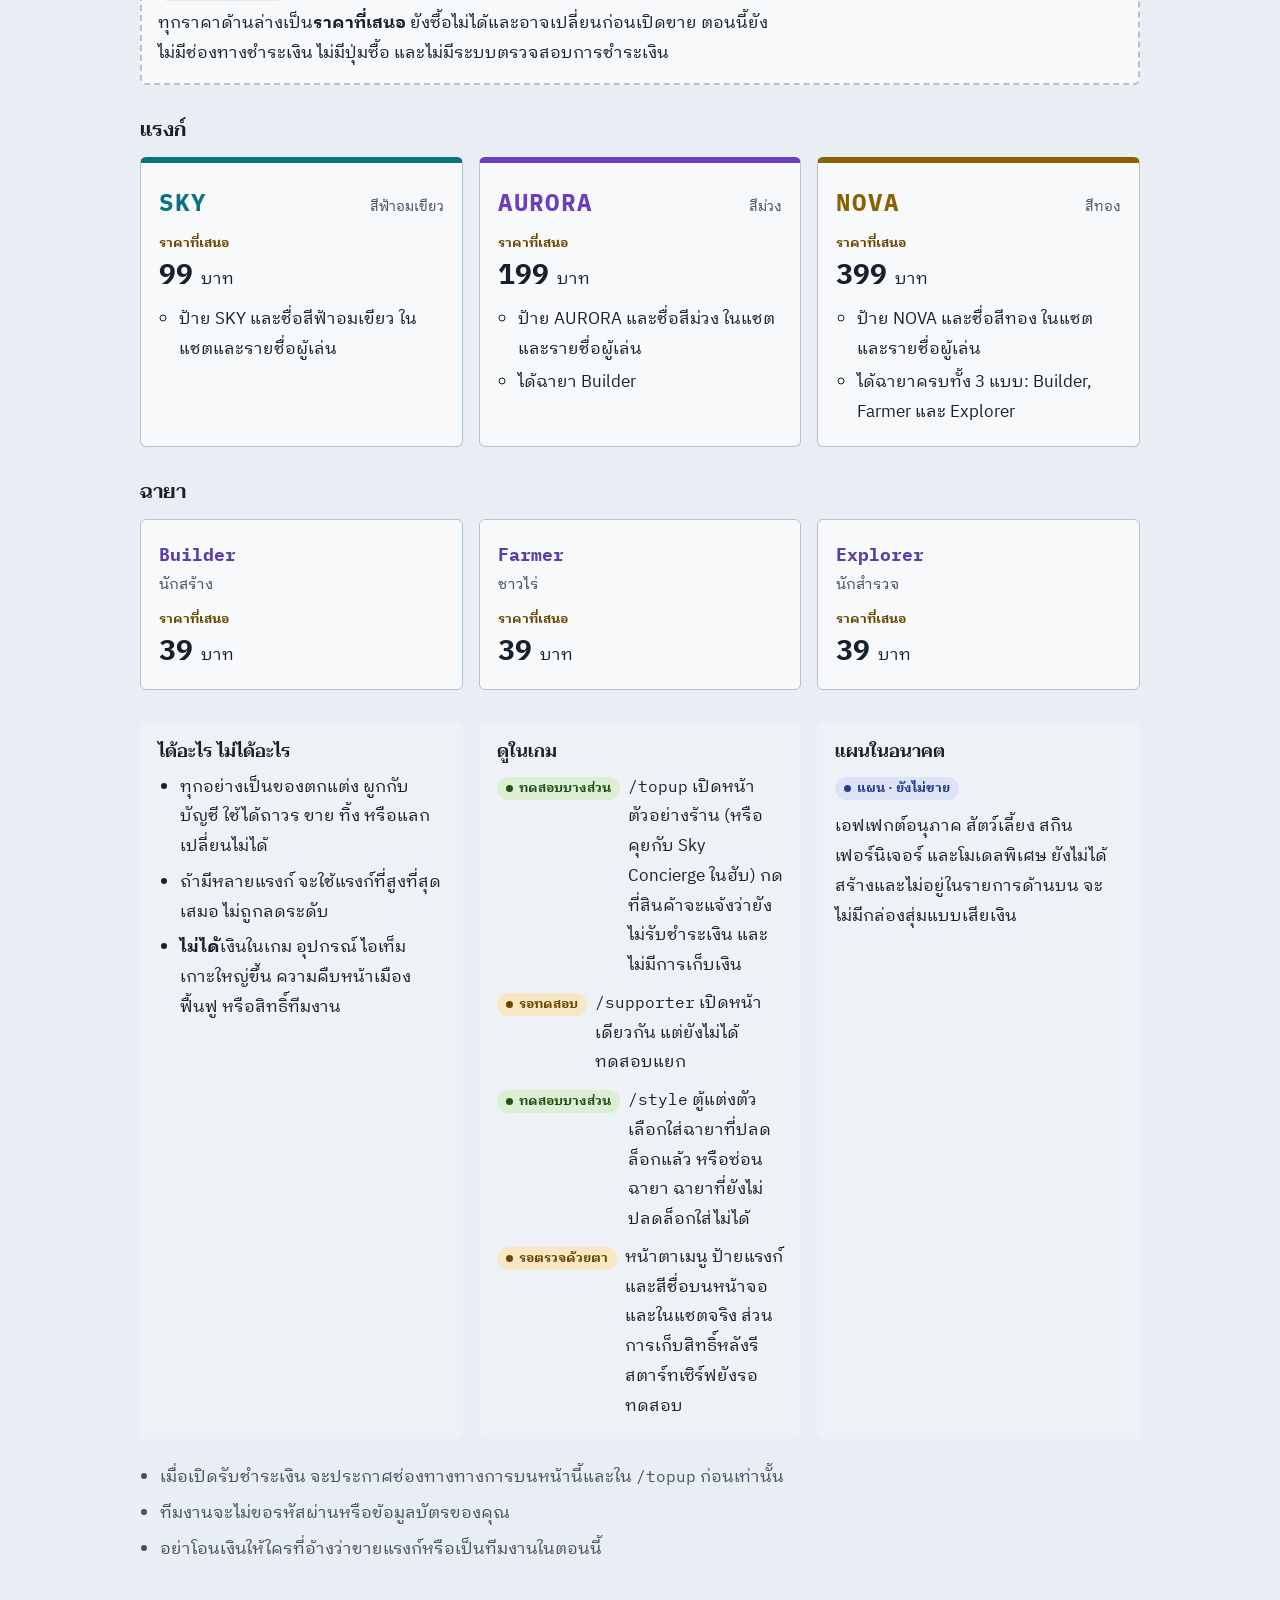
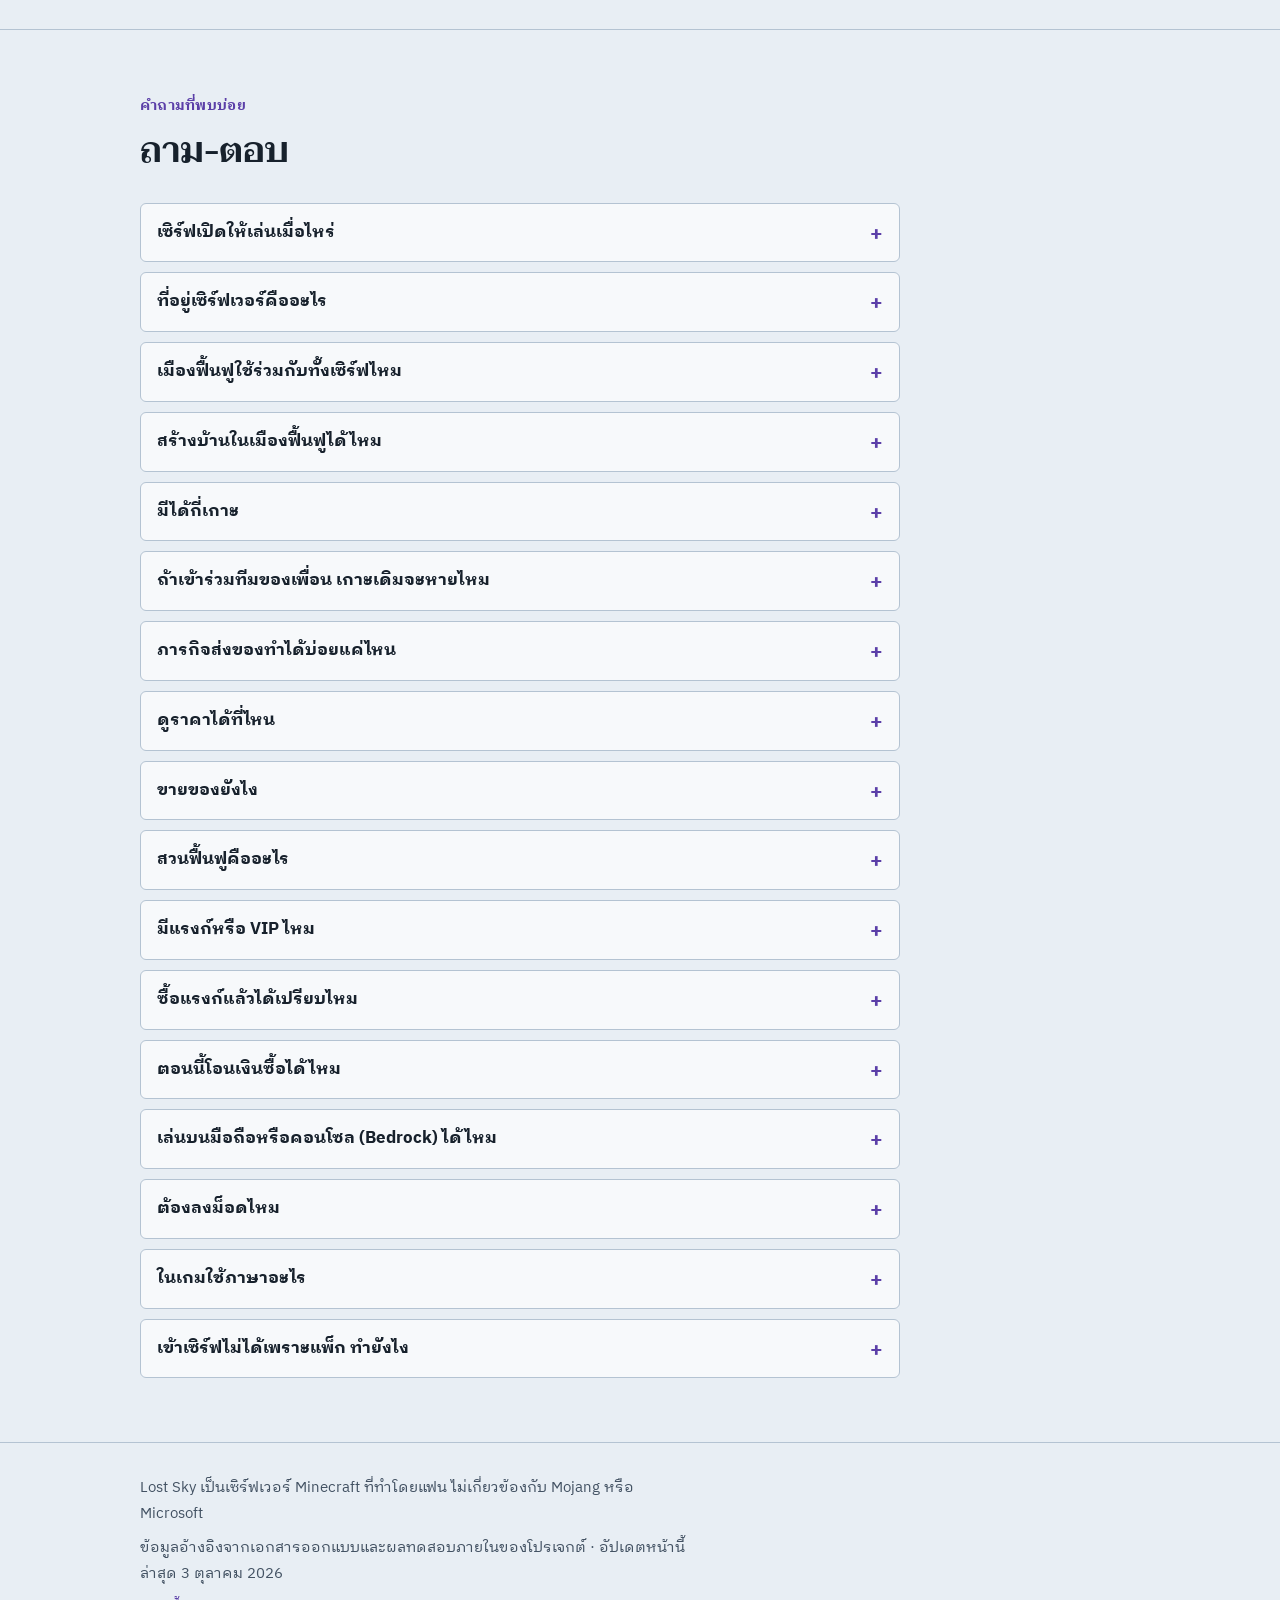
==== commit 9688f4ca: "Website: supporter /topup and /style partly tested, visual and restart pending Sync with a00d1a3 hea" ====
--- a/website/index.html
+++ b/website/index.html
@@ -134,7 +134,7 @@
         </div>
         <div class="status-card">
           <h3>ทดสอบกับผู้เล่นแล้ว</h3>
-          <p class="muted small">ทดสอบ 3 ต.ค. 2026 ด้วยบัญชีเจ้าของเซิร์ฟ และบัญชีทดสอบที่ไม่ใช่ OP (สำหรับระบบขาย)</p>
+          <p class="muted small">ทดสอบ 3 ต.ค. 2026 ด้วยบัญชีเจ้าของเซิร์ฟ และบัญชีทดสอบที่ไม่ใช่ OP (สำหรับระบบขายและร้านผู้สนับสนุน)</p>
           <ul>
             <li><span class="badge b-ok">ทดสอบแล้ว</span> <code>/spawn</code> และ <code>/hub</code> พากลับฮับ</li>
             <li><span class="badge b-ok">ทดสอบแล้ว</span> <code>/menu</code> เปิดเมนูฮับได้</li>
@@ -145,6 +145,7 @@
             <li><span class="badge b-ok">ตรวจแล้ว</span> คำนวณราคาได้ครบ 1,504 ชนิดของวัสดุ (ตรวจความครอบคลุม ไม่ได้ขายจริงทุกชนิด)</li>
             <li><span class="badge b-ok">ทดสอบแล้ว</span> บริจาควัสดุเข้าสวนฟื้นฟู: ระบบรับวัสดุแล้ว และการทดสอบอัตโนมัติฝั่งเซิร์ฟผ่านครบ 3 ขั้น</li>
             <li><span class="badge b-ok">ทดสอบแล้ว</span> ภารกิจส่งหิน 128 ก้อน: ได้ $80 และเศษผลึกสามัญของจริง 2 ชิ้น ส่งซ้ำทันทีถูกปฏิเสธจนกว่าจะครบ 24 ชั่วโมง</li>
+            <li><span class="badge b-ok">ทดสอบบางส่วน</span> ร้านผู้สนับสนุน (ตัวอย่าง): <code>/topup</code> เปิดได้ กดสินค้าแล้วไม่มีการเก็บเงิน <code>/style</code> ไม่ให้ใส่ฉายาที่ยังไม่ปลดล็อก ใส่ฉายาที่ปลดล็อกแล้วได้ และแรงก์กับฉายายังอยู่หลังออกแล้วเข้าใหม่ (ทดสอบด้วยโปรแกรมจำลองผู้เล่น)</li>
           </ul>
         </div>
         <div class="status-card">
@@ -156,7 +157,8 @@
             <li><span class="badge b-draft">รอทดสอบ</span> ภารกิจส่งข้าวสาลี การรีเซ็ตหลังครบ 24 ชั่วโมงจริง และกรณีกระเป๋าเต็ม</li>
             <li><span class="badge b-draft">รอทดสอบ</span> สร้างหลายเกาะ, ทีมหลายคน, การแยกเมืองระหว่างทีม, การบริจาค และการเปลี่ยนบท</li>
             <li><span class="badge b-draft">กำลังทำ</span> การตกแต่งแผนที่ (ยังไม่เสร็จ)</li>
-            <li><span class="badge b-draft">รอทดสอบ</span> เมนูตัวอย่างร้านผู้สนับสนุน (<code>/topup</code>, <code>/supporter</code>) และตู้แต่งตัว <code>/style</code></li>
+            <li><span class="badge b-draft">รอตรวจด้วยตา</span> ร้านผู้สนับสนุน: ยังไม่มีคนดูเมนู ป้ายแรงก์ และสีชื่อบนหน้าจอและในแชตจริง</li>
+            <li><span class="badge b-draft">รอทดสอบ</span> ร้านผู้สนับสนุน: แรงก์และฉายายังอยู่หลังรีสตาร์ทเซิร์ฟ และคำสั่ง <code>/supporter</code> แยกจาก <code>/topup</code></li>
             <li><span class="badge b-wait">ยังไม่เปิด</span> การชำระเงิน: ร้านผู้สนับสนุนเป็นแค่ตัวอย่าง ไม่มีการรับชำระเงินใด ๆ</li>
             <li><span class="badge b-wait">รอประกาศ</span> ที่อยู่เซิร์ฟสาธารณะ, ช่องทางติดต่อ, วันเปิด และการรองรับ Bedrock</li>
           </ul>
@@ -504,9 +506,9 @@
         <li class="cmd" data-group="shop"><code>/skyshop</code><div class="desc"><span>เปิดร้านค้าเดียวกับ <code>/shop</code></span><span class="badge b-ok">ทดสอบบางส่วน</span></div><button class="copy" type="button" data-copy="/skyshop" aria-label="คัดลอกคำสั่ง /skyshop">คัดลอก</button></li>
         <li class="cmd" data-group="shop"><code>/sell</code><div class="desc"><span>เปิดกล่องขายของ 54 ช่อง ใส่ของแล้วปิดหน้าต่างเพื่อขาย โบราณวัตถุจะถูกคืน (ใช้ <code>/sellgui</code> หรือ <code>/market</code> ก็ได้)</span><span class="badge b-ok">ทดสอบแล้ว</span></div><button class="copy" type="button" data-copy="/sell" aria-label="คัดลอกคำสั่ง /sell">คัดลอก</button></li>
         <li class="cmd" data-group="shop"><code>/skyquests</code><div class="desc"><span>ส่งของตามภารกิจ ทำได้ทุก 24 ชั่วโมง (ทดสอบแล้วกับภารกิจส่งหิน)</span><span class="badge b-ok">ทดสอบบางส่วน</span></div><button class="copy" type="button" data-copy="/skyquests" aria-label="คัดลอกคำสั่ง /skyquests">คัดลอก</button></li>
-        <li class="cmd" data-group="shop"><code>/topup</code><div class="desc"><span>เปิดหน้าตัวอย่างร้านผู้สนับสนุน ยังไม่รับชำระเงิน</span><span class="badge b-draft">รอทดสอบ</span></div><button class="copy" type="button" data-copy="/topup" aria-label="คัดลอกคำสั่ง /topup">คัดลอก</button></li>
-        <li class="cmd" data-group="shop"><code>/supporter</code><div class="desc"><span>ดูแรงก์และฉายาพร้อมราคาที่เสนอ (หน้าเดียวกับ <code>/topup</code>)</span><span class="badge b-draft">รอทดสอบ</span></div><button class="copy" type="button" data-copy="/supporter" aria-label="คัดลอกคำสั่ง /supporter">คัดลอก</button></li>
-        <li class="cmd" data-group="shop"><code>/style</code><div class="desc"><span>ตู้แต่งตัว: ใส่หรือซ่อนฉายาที่ปลดล็อกแล้ว</span><span class="badge b-draft">รอทดสอบ</span></div><button class="copy" type="button" data-copy="/style" aria-label="คัดลอกคำสั่ง /style">คัดลอก</button></li>
+        <li class="cmd" data-group="shop"><code>/topup</code><div class="desc"><span>เปิดหน้าตัวอย่างร้านผู้สนับสนุน ยังไม่รับชำระเงิน (เปิดได้แล้ว ยังไม่มีคนดูบนหน้าจอจริง)</span><span class="badge b-ok">ทดสอบบางส่วน</span></div><button class="copy" type="button" data-copy="/topup" aria-label="คัดลอกคำสั่ง /topup">คัดลอก</button></li>
+        <li class="cmd" data-group="shop"><code>/supporter</code><div class="desc"><span>ดูแรงก์และฉายาพร้อมราคาที่เสนอ (หน้าเดียวกับ <code>/topup</code> แต่ตัวคำสั่งนี้ยังไม่ได้ทดสอบแยก)</span><span class="badge b-draft">รอทดสอบ</span></div><button class="copy" type="button" data-copy="/supporter" aria-label="คัดลอกคำสั่ง /supporter">คัดลอก</button></li>
+        <li class="cmd" data-group="shop"><code>/style</code><div class="desc"><span>ตู้แต่งตัว: ใส่หรือซ่อนฉายาที่ปลดล็อกแล้ว (ยังไม่มีคนดูบนหน้าจอจริง)</span><span class="badge b-ok">ทดสอบบางส่วน</span></div><button class="copy" type="button" data-copy="/style" aria-label="คัดลอกคำสั่ง /style">คัดลอก</button></li>
         <li class="cmd" data-group="shop"><code>/bal</code><div class="desc"><span>ดูเงินในเกม</span><span class="badge b-draft">รอทดสอบ</span></div><button class="copy" type="button" data-copy="/bal" aria-label="คัดลอกคำสั่ง /bal">คัดลอก</button></li>
         <li class="cmd" data-group="shop"><code>/pay &lt;ชื่อผู้เล่น&gt; &lt;จำนวน&gt;</code><div class="desc"><span>โอนเงินในเกมให้ผู้เล่นอื่น</span><span class="badge b-draft">รอทดสอบ</span></div><button class="copy" type="button" data-copy="/pay " aria-label="คัดลอกคำสั่ง /pay">คัดลอก</button></li>
         <li class="cmd" data-group="island"><code>/is</code><div class="desc"><span>เปิดเมนู Your Islands: เลือกเกาะ ไปเกาะ ไปเมืองของเกาะ หรือสร้างเกาะใหม่ (ใช้ <code>/islands</code> ก็ได้)</span><span class="badge b-ok">ทดสอบแล้ว</span></div><button class="copy" type="button" data-copy="/is" aria-label="คัดลอกคำสั่ง /is">คัดลอก</button></li>
@@ -585,8 +587,10 @@
         <div class="store-box">
           <h3>ดูในเกม</h3>
           <ul class="checklist">
-            <li><span class="badge b-draft">รอทดสอบ</span><span><code>/topup</code> หรือ <code>/supporter</code> เปิดหน้าตัวอย่างร้าน (หรือคุยกับ Sky Concierge ในฮับ) กดที่สินค้าจะแจ้งว่ายังไม่รับชำระเงิน</span></li>
-            <li><span class="badge b-draft">รอทดสอบ</span><span><code>/style</code> ตู้แต่งตัว เลือกใส่ฉายาที่ปลดล็อกแล้ว หรือซ่อนฉายา</span></li>
+            <li><span class="badge b-ok">ทดสอบบางส่วน</span><span><code>/topup</code> เปิดหน้าตัวอย่างร้าน (หรือคุยกับ Sky Concierge ในฮับ) กดที่สินค้าจะแจ้งว่ายังไม่รับชำระเงิน และไม่มีการเก็บเงิน</span></li>
+            <li><span class="badge b-draft">รอทดสอบ</span><span><code>/supporter</code> เปิดหน้าเดียวกัน แต่ยังไม่ได้ทดสอบแยก</span></li>
+            <li><span class="badge b-ok">ทดสอบบางส่วน</span><span><code>/style</code> ตู้แต่งตัว เลือกใส่ฉายาที่ปลดล็อกแล้ว หรือซ่อนฉายา ฉายาที่ยังไม่ปลดล็อกใส่ไม่ได้</span></li>
+            <li><span class="badge b-draft">รอตรวจด้วยตา</span><span>หน้าตาเมนู ป้ายแรงก์ และสีชื่อบนหน้าจอและในแชตจริง ส่วนการเก็บสิทธิ์หลังรีสตาร์ทเซิร์ฟยังรอทดสอบ</span></li>
           </ul>
         </div>
         <div class="store-box">
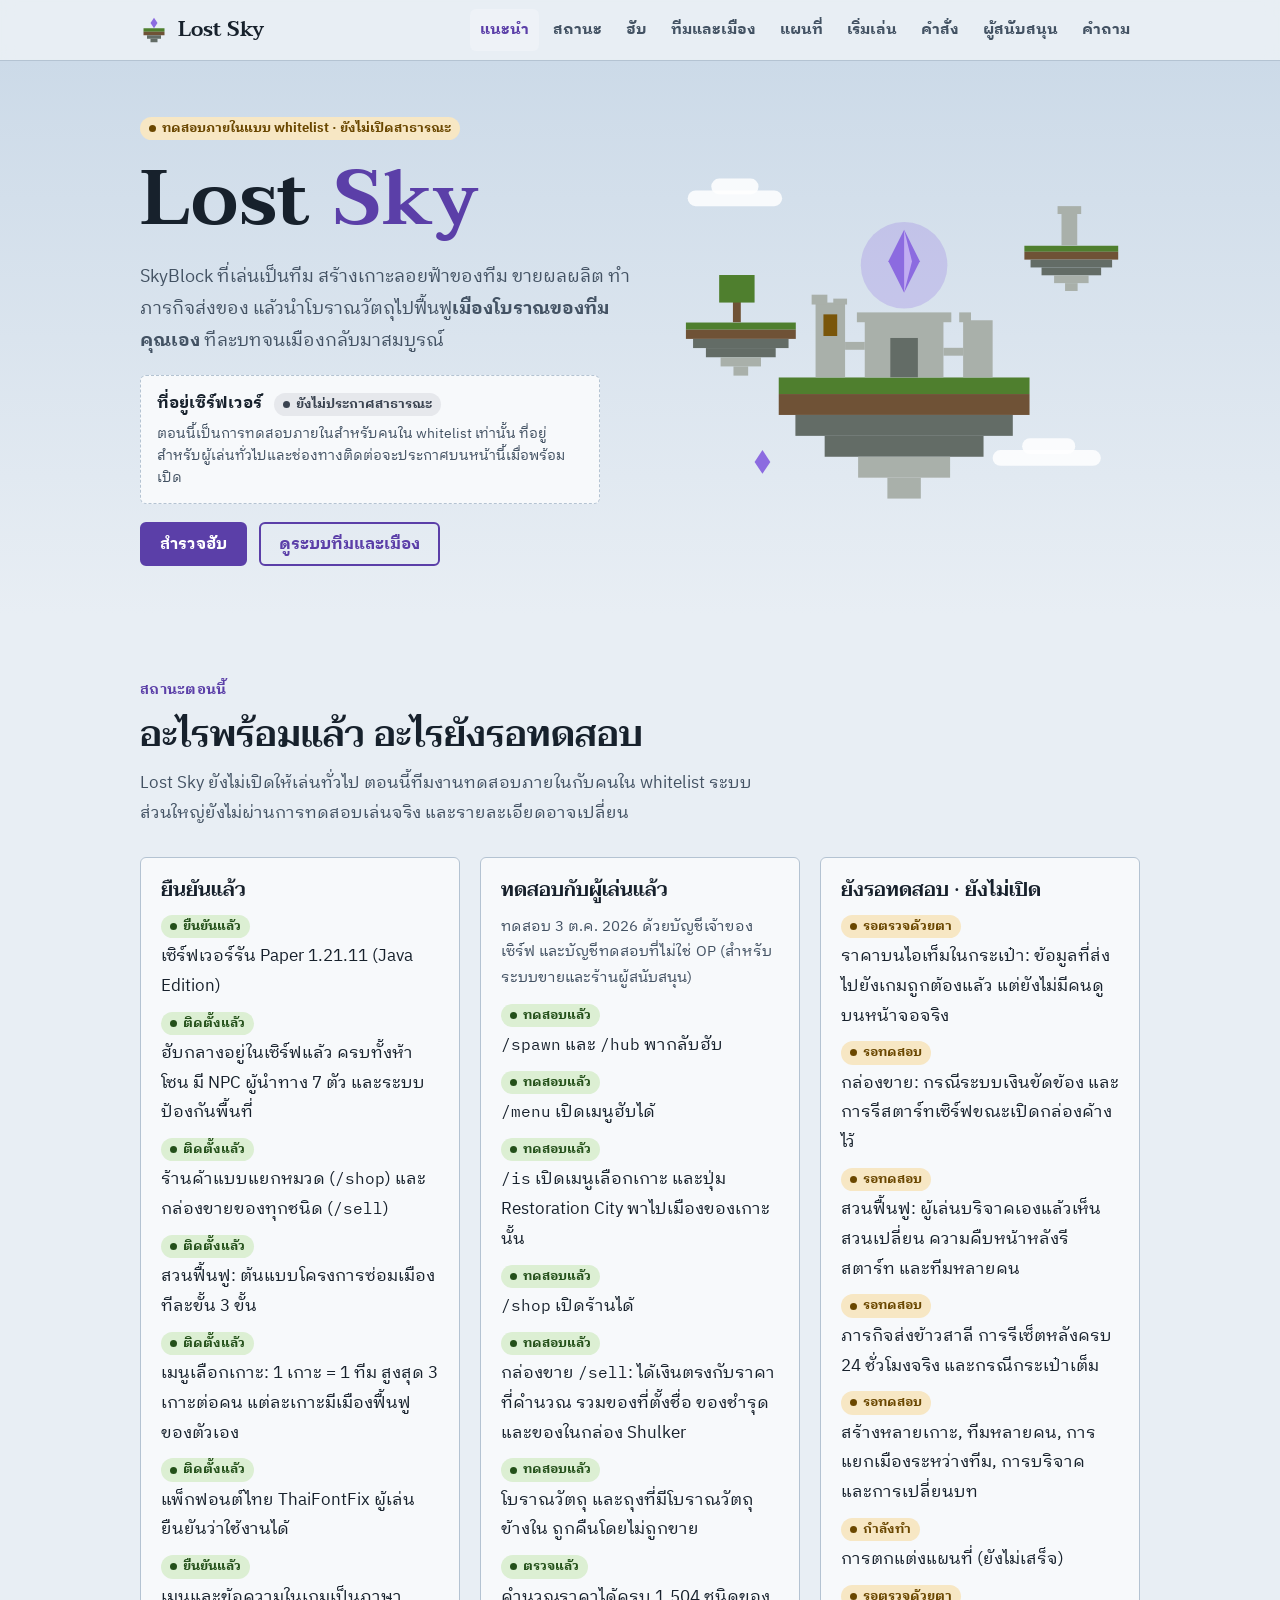
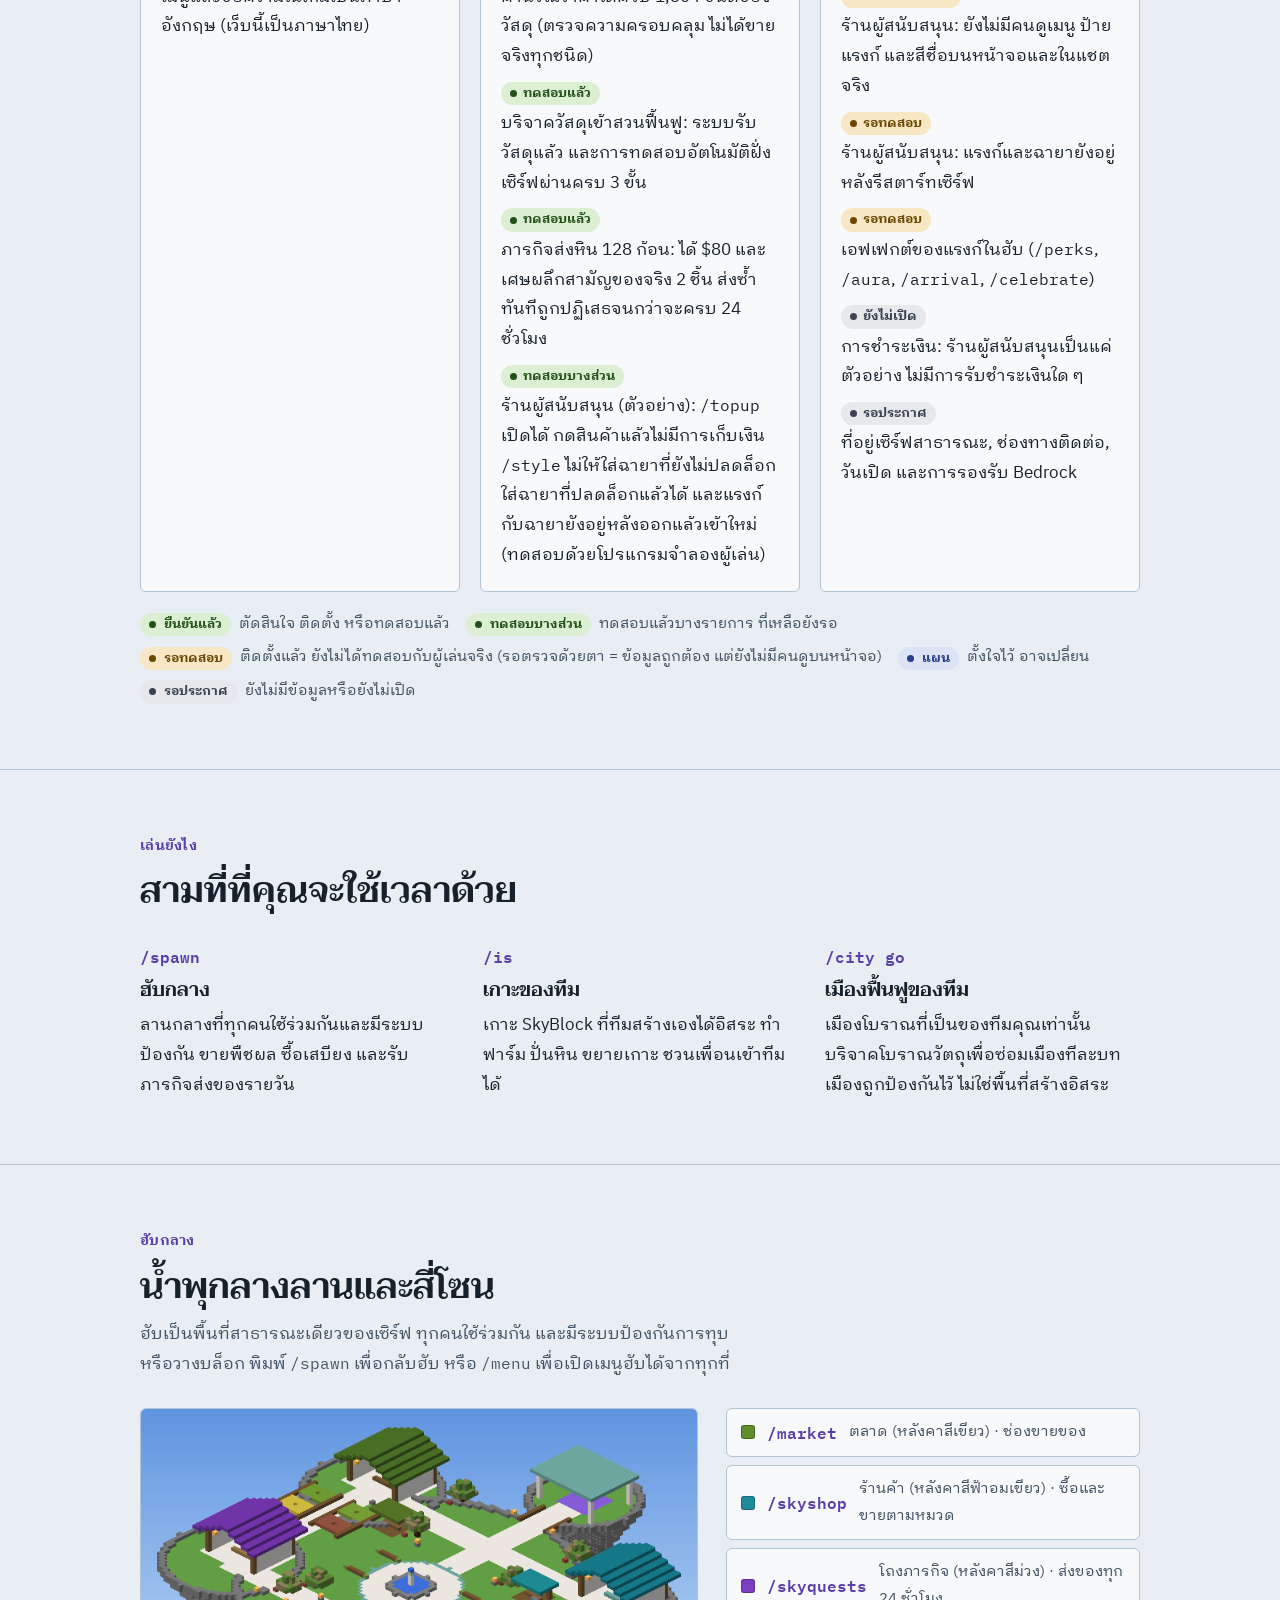
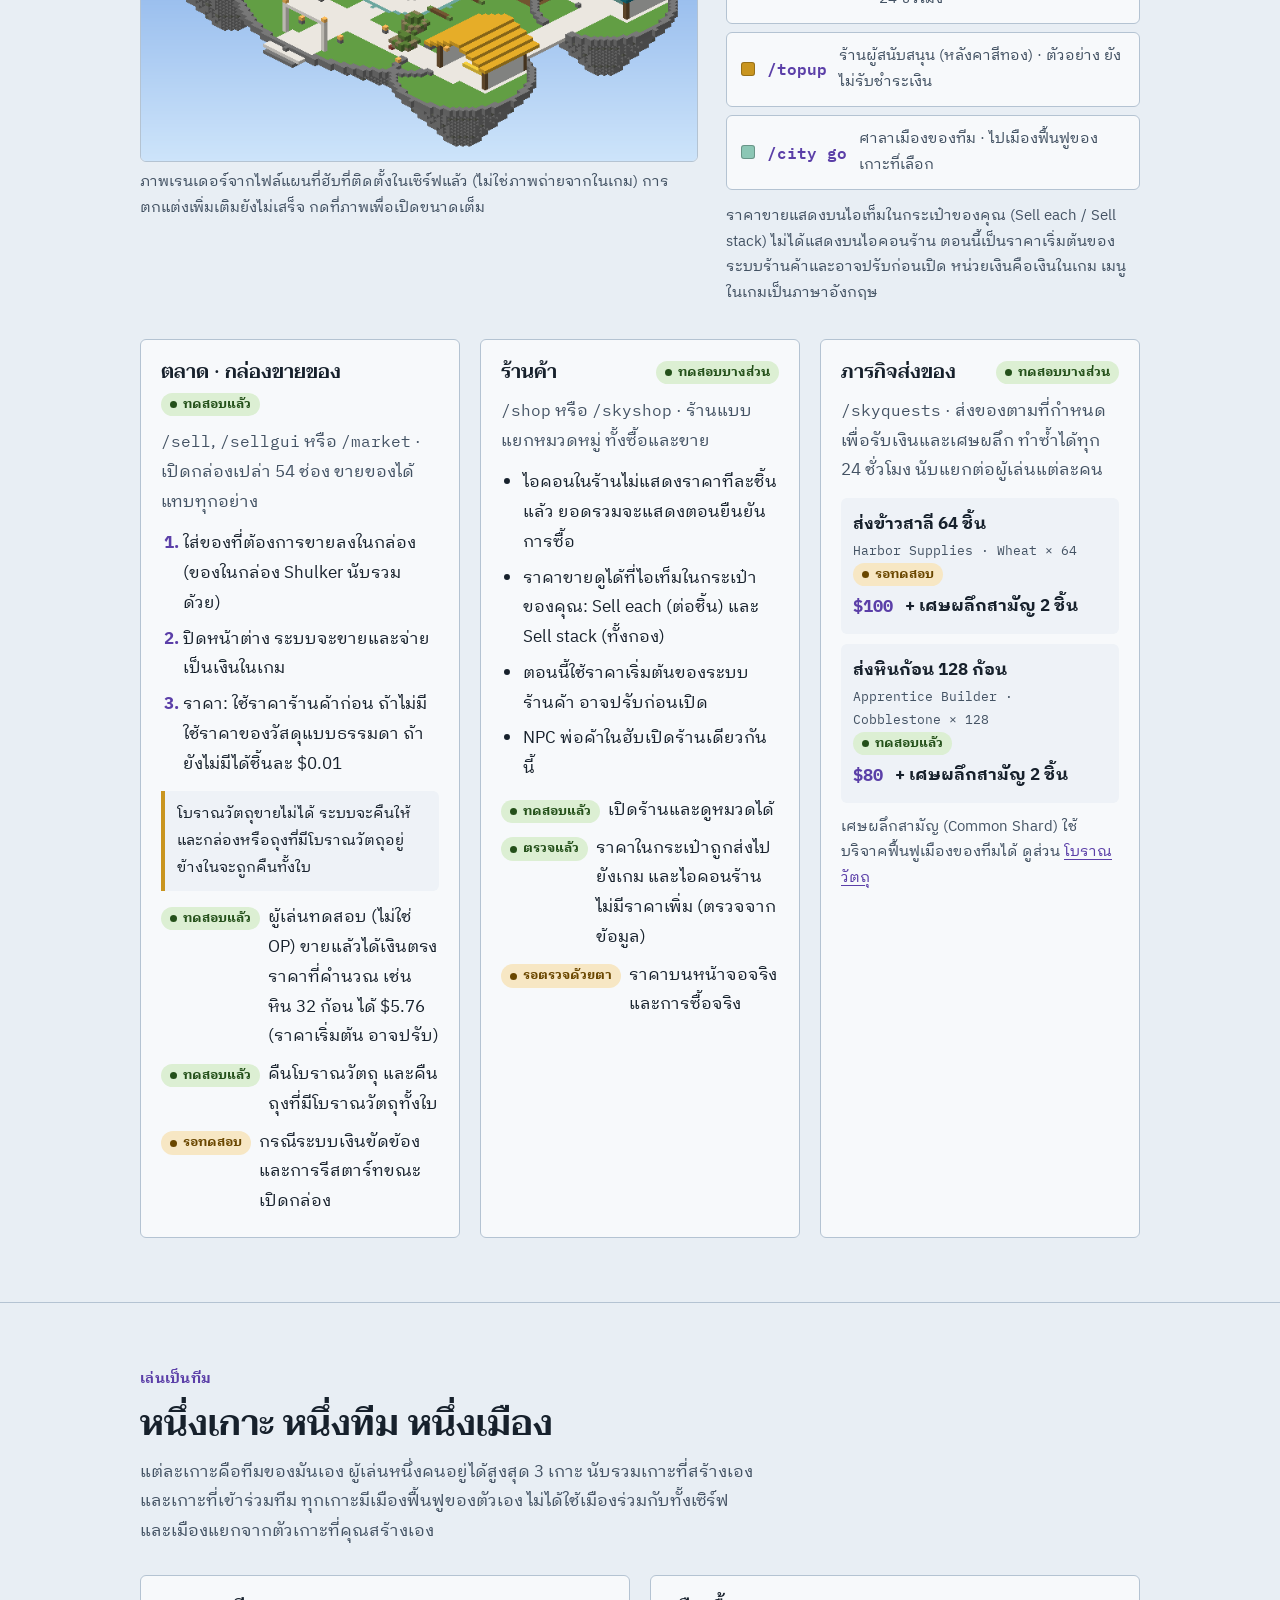
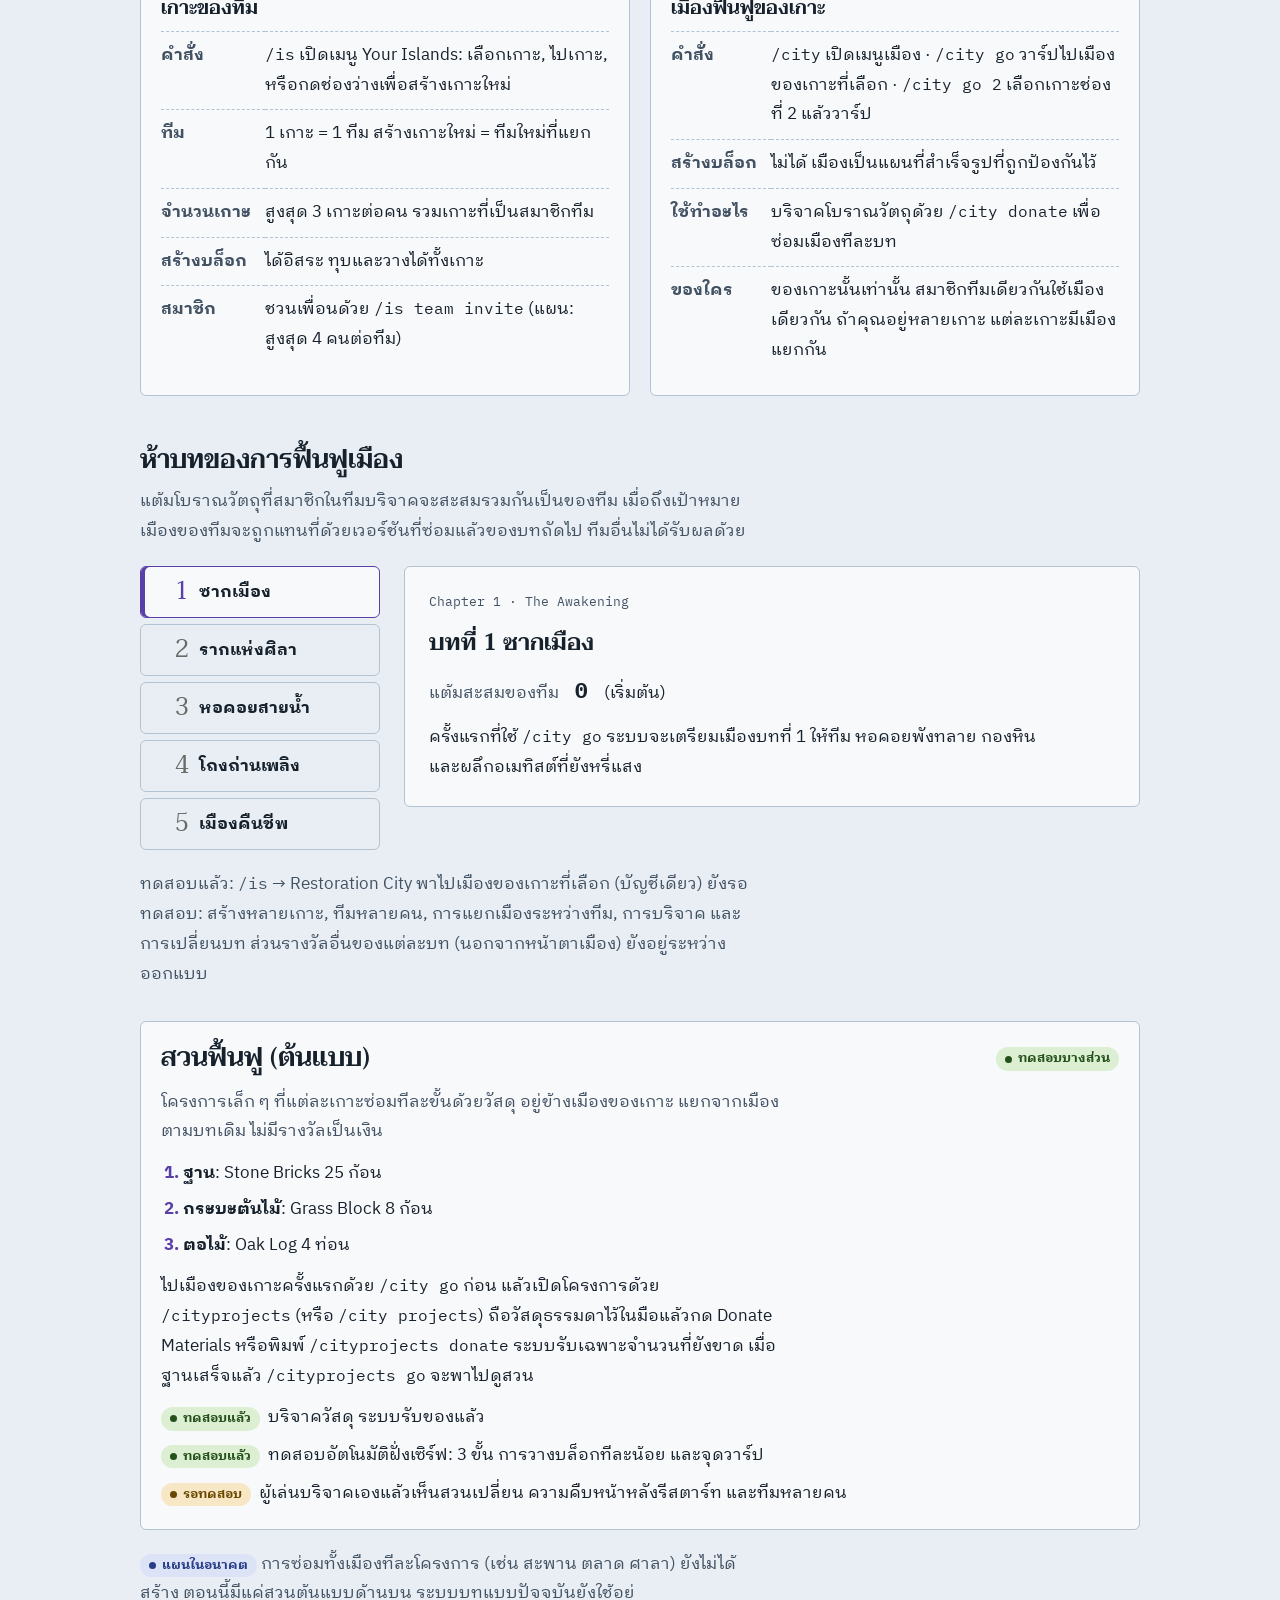
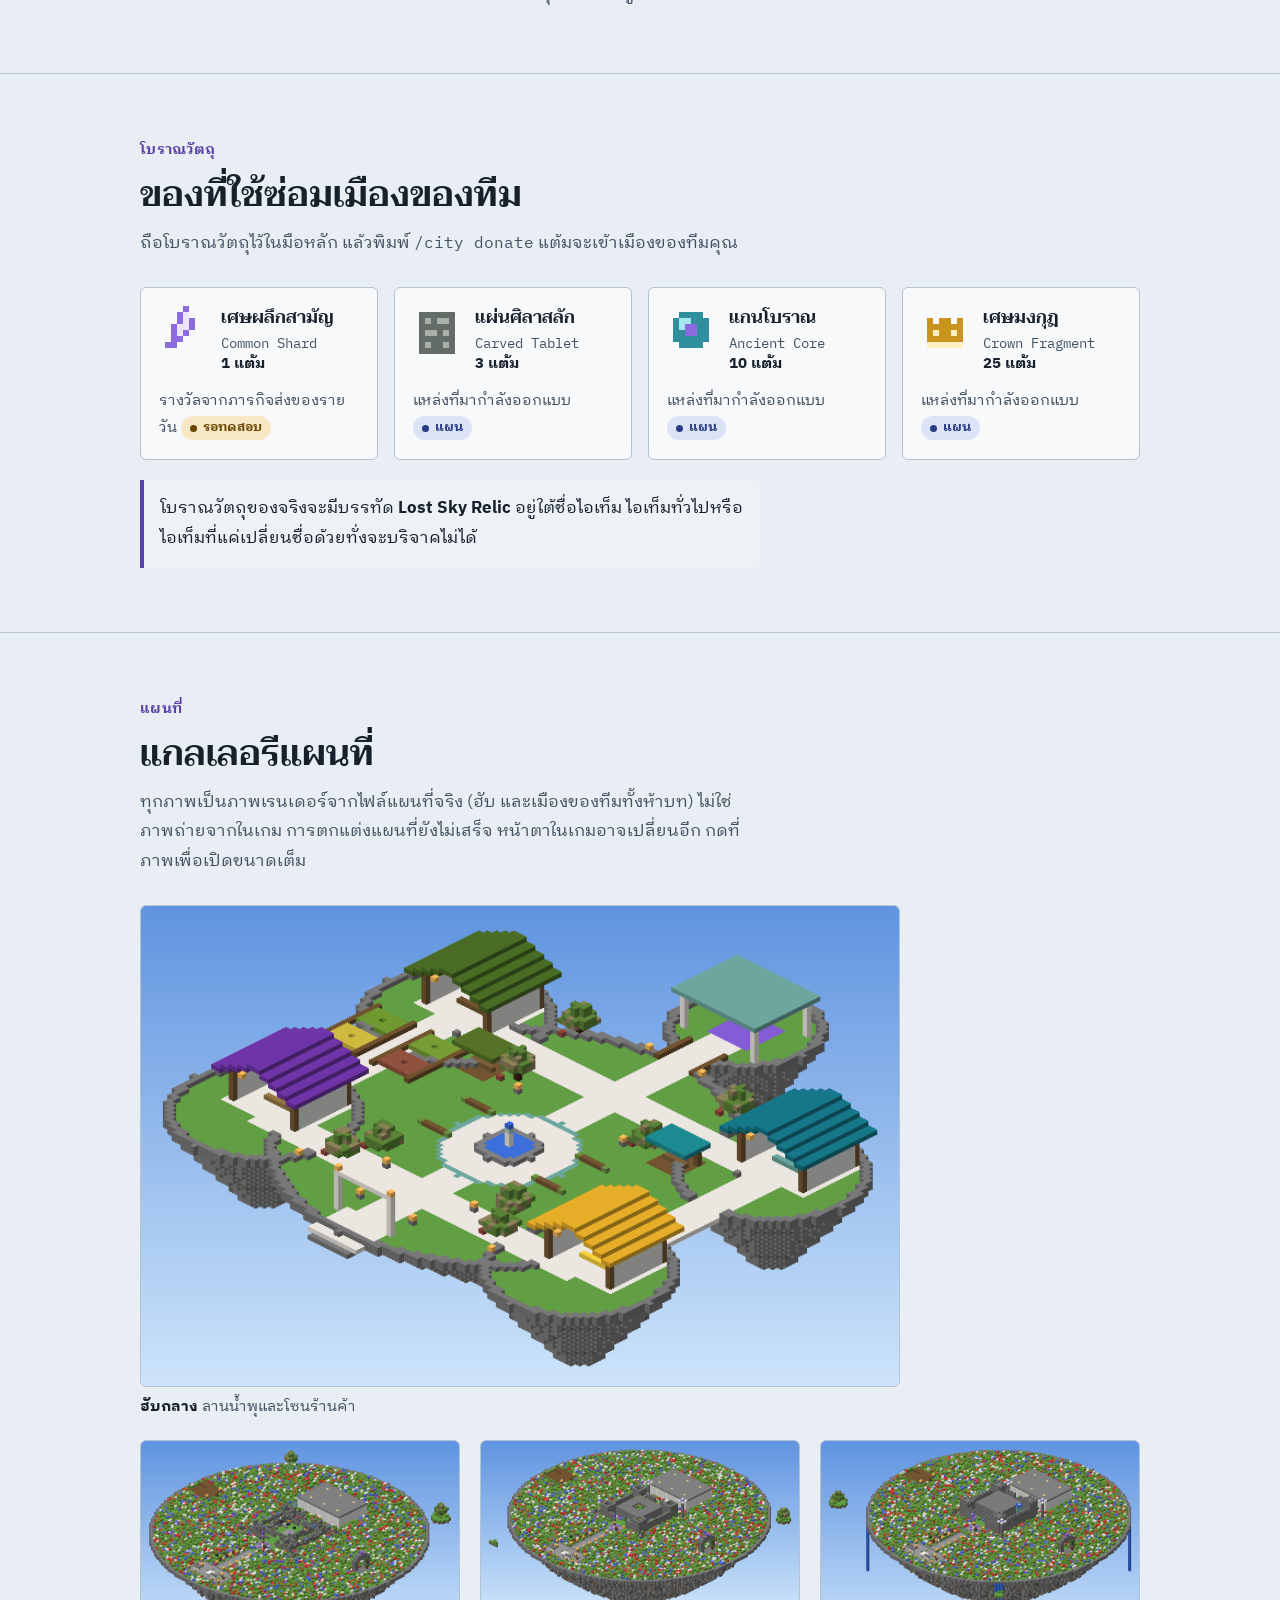
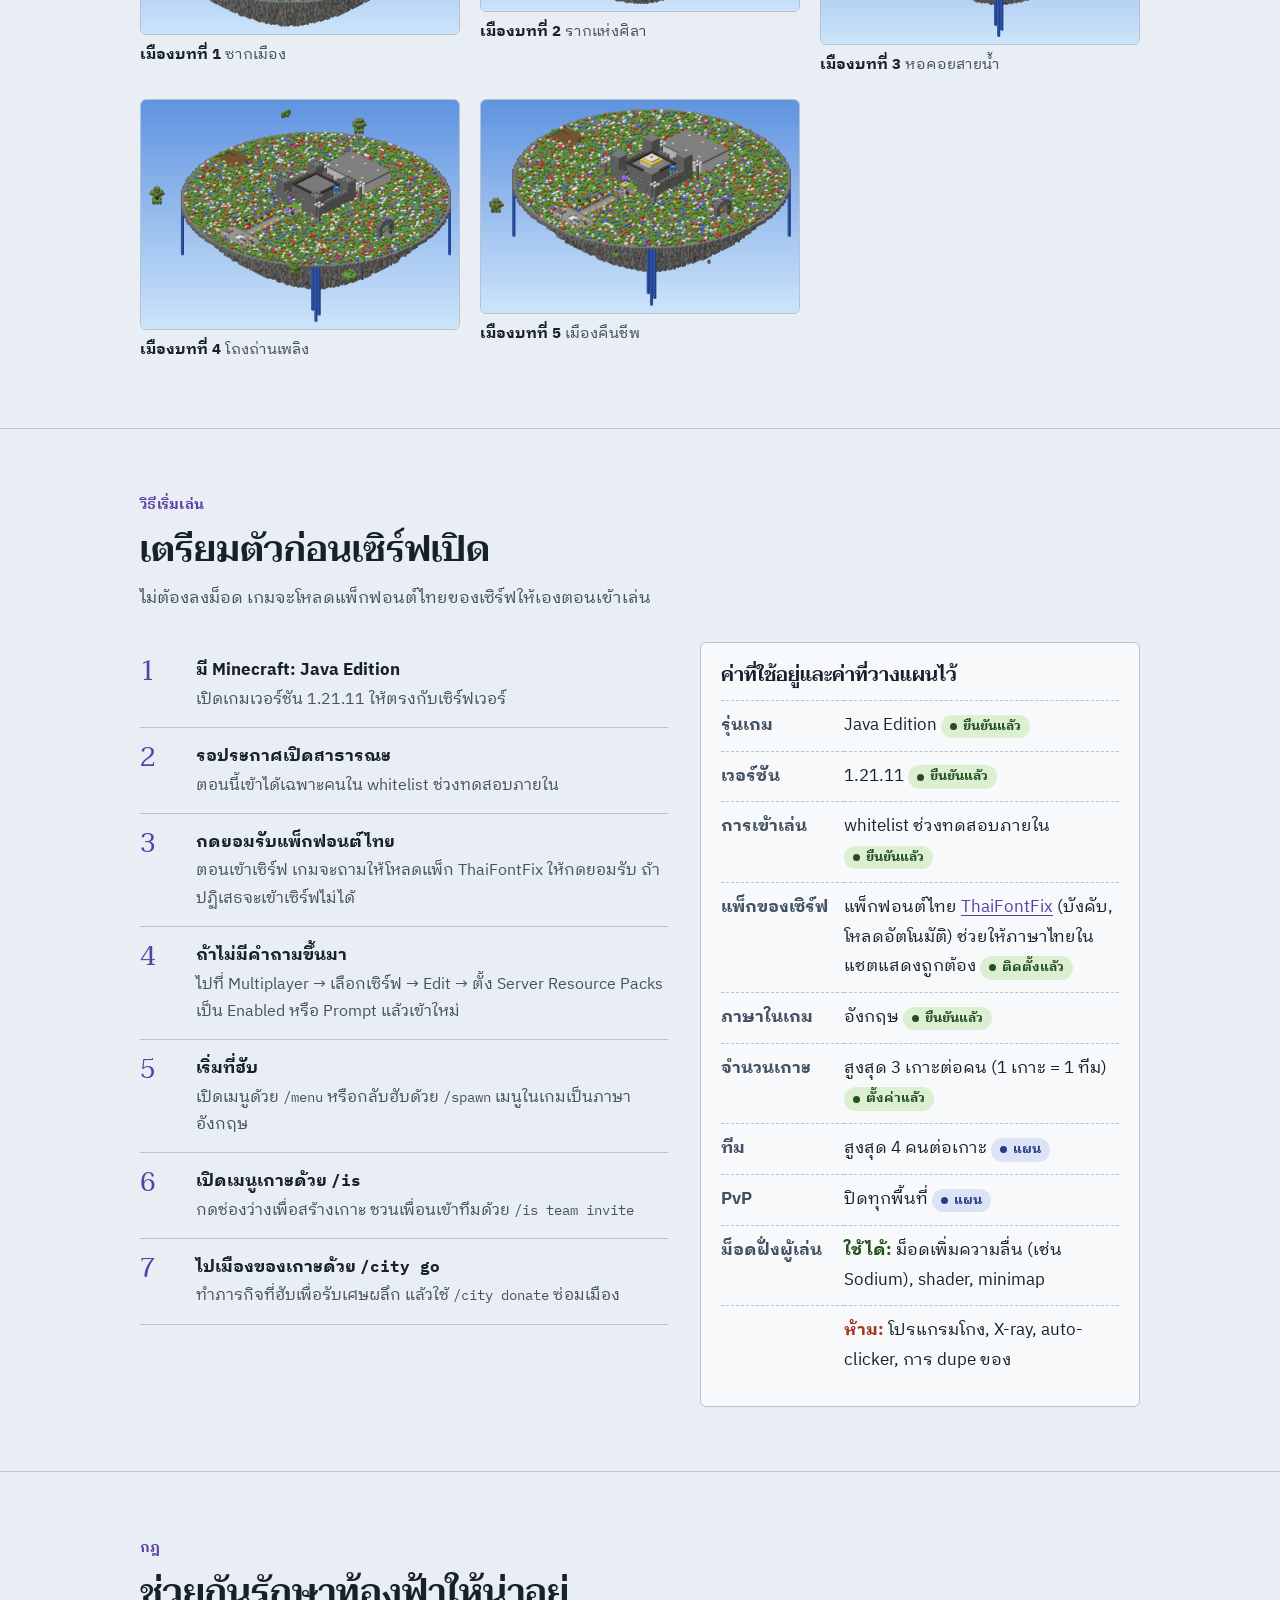
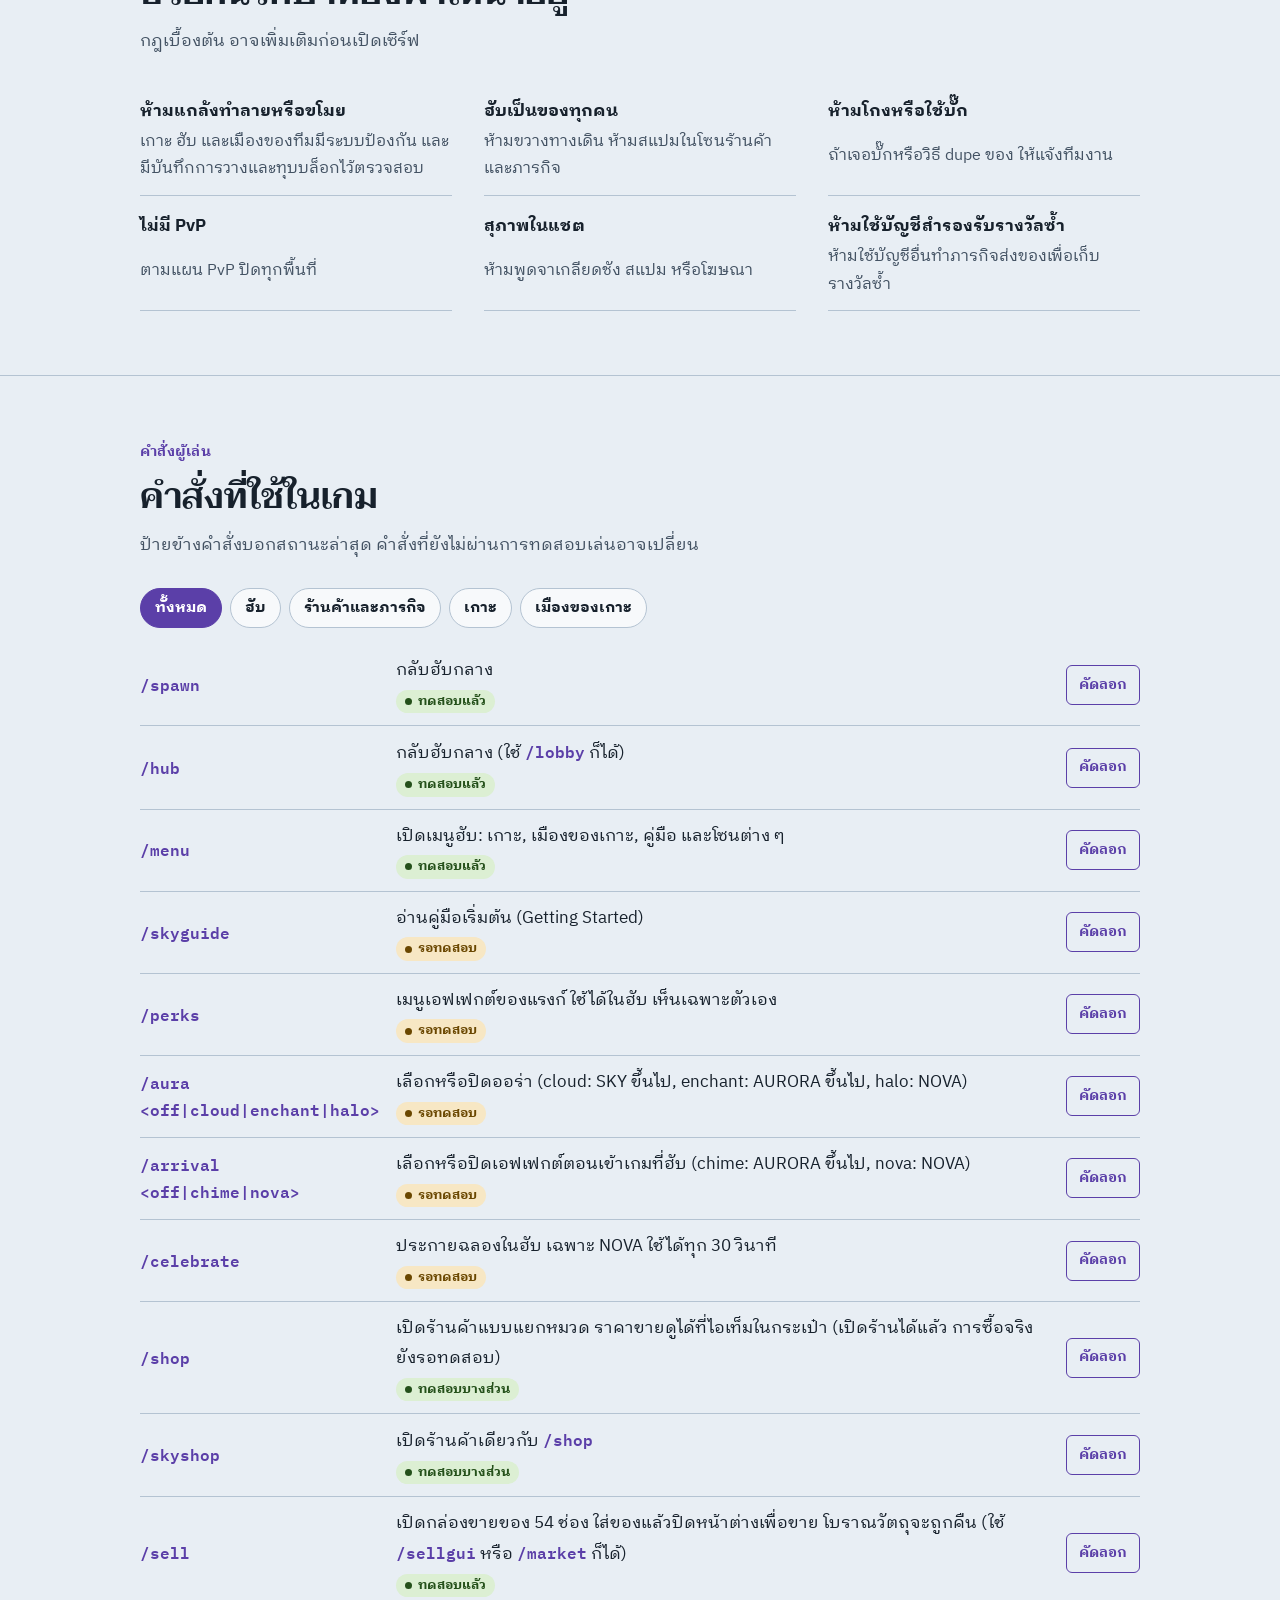
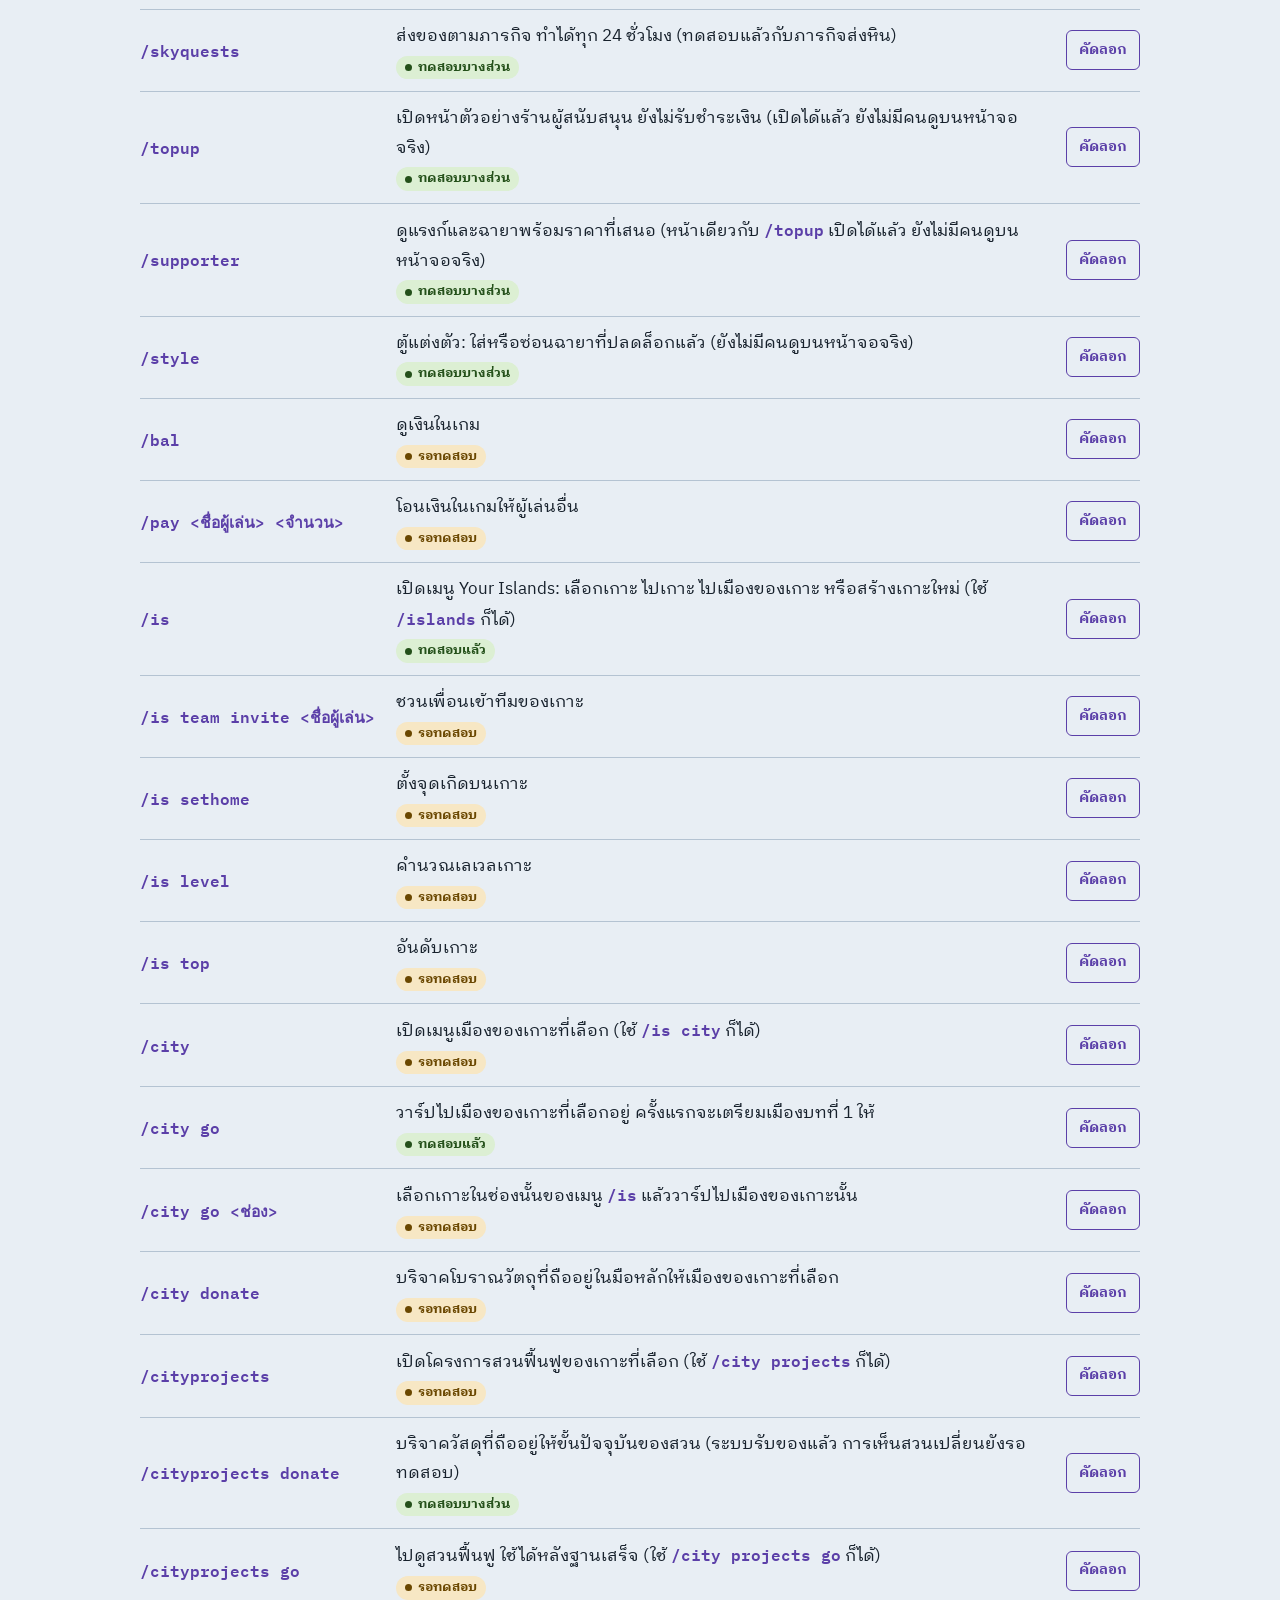
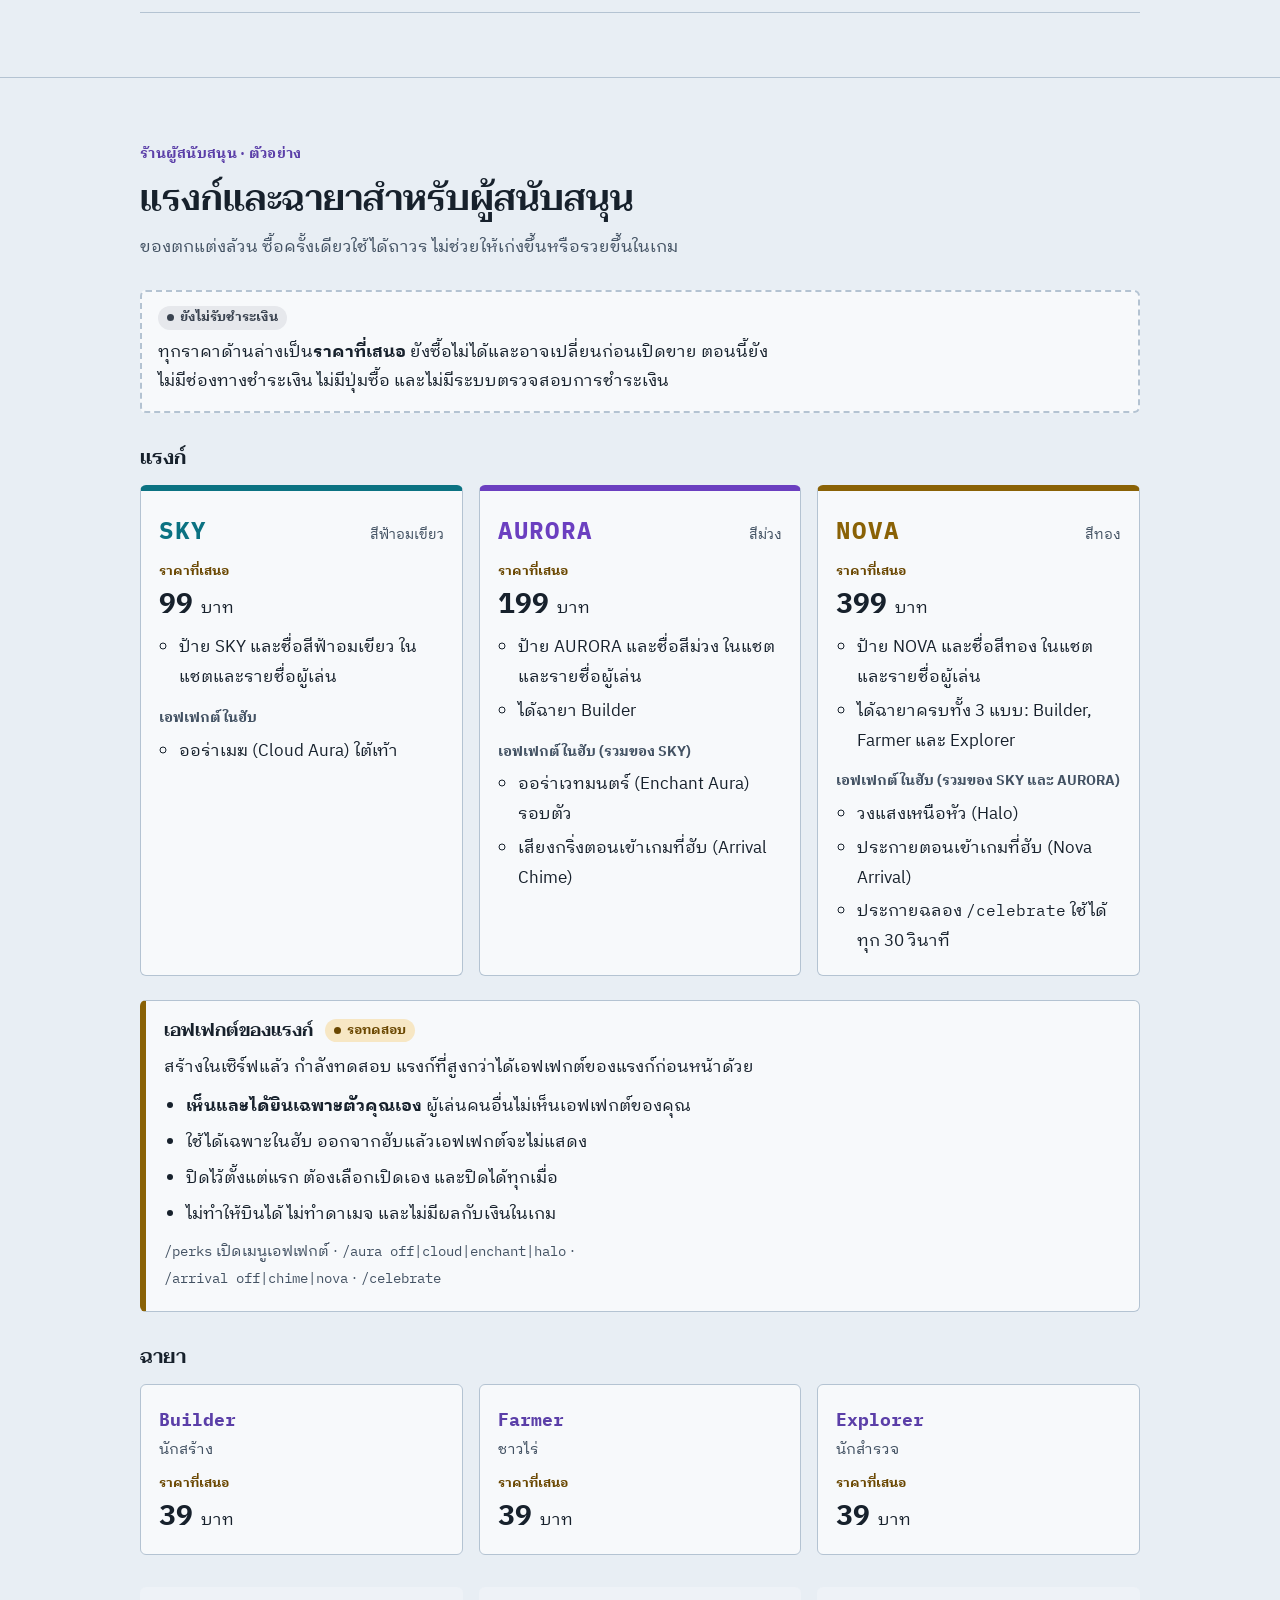
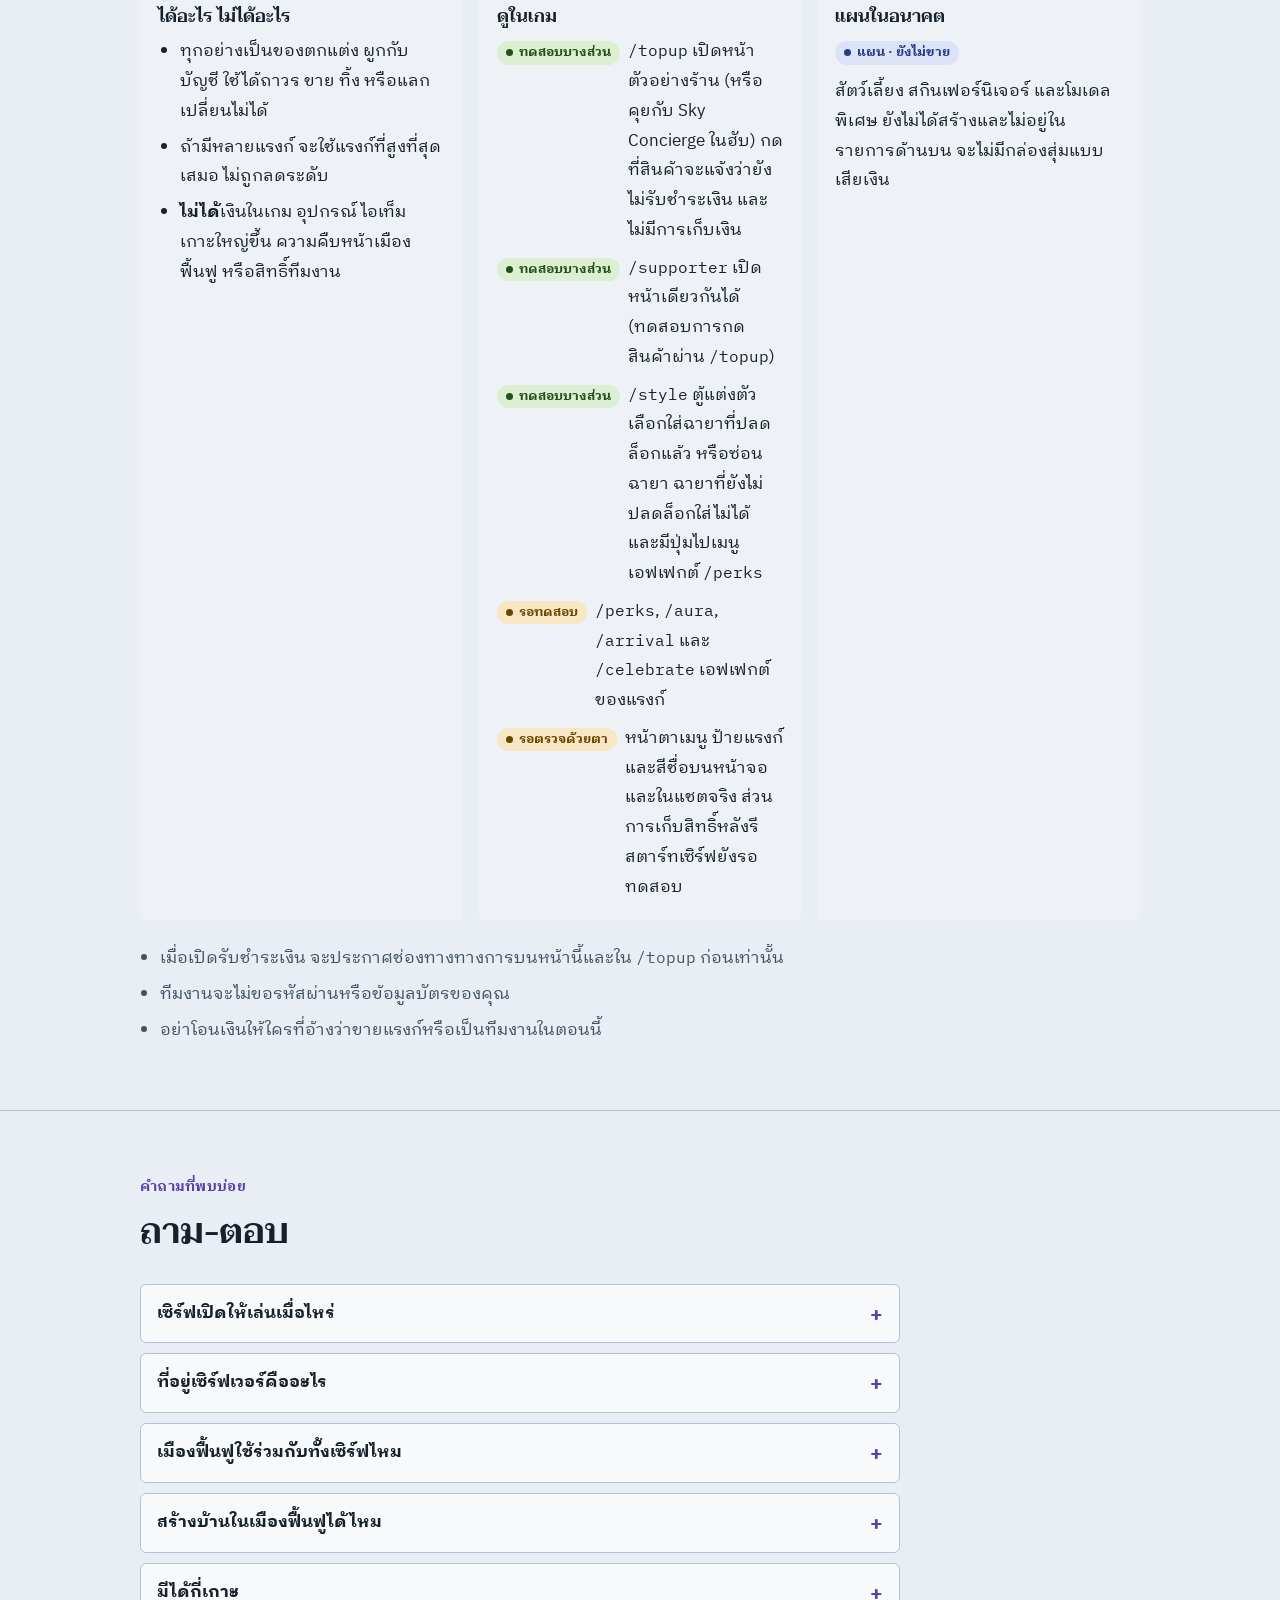
==== commit c99c80e1: "Website: supporter rank effects (personal lobby auras, arrival, celebrate) Rank cards list lobby eff" ====
--- a/website/index.html
+++ b/website/index.html
@@ -158,7 +158,8 @@
             <li><span class="badge b-draft">รอทดสอบ</span> สร้างหลายเกาะ, ทีมหลายคน, การแยกเมืองระหว่างทีม, การบริจาค และการเปลี่ยนบท</li>
             <li><span class="badge b-draft">กำลังทำ</span> การตกแต่งแผนที่ (ยังไม่เสร็จ)</li>
             <li><span class="badge b-draft">รอตรวจด้วยตา</span> ร้านผู้สนับสนุน: ยังไม่มีคนดูเมนู ป้ายแรงก์ และสีชื่อบนหน้าจอและในแชตจริง</li>
-            <li><span class="badge b-draft">รอทดสอบ</span> ร้านผู้สนับสนุน: แรงก์และฉายายังอยู่หลังรีสตาร์ทเซิร์ฟ และคำสั่ง <code>/supporter</code> แยกจาก <code>/topup</code></li>
+            <li><span class="badge b-draft">รอทดสอบ</span> ร้านผู้สนับสนุน: แรงก์และฉายายังอยู่หลังรีสตาร์ทเซิร์ฟ</li>
+            <li><span class="badge b-draft">รอทดสอบ</span> เอฟเฟกต์ของแรงก์ในฮับ (<code>/perks</code>, <code>/aura</code>, <code>/arrival</code>, <code>/celebrate</code>)</li>
             <li><span class="badge b-wait">ยังไม่เปิด</span> การชำระเงิน: ร้านผู้สนับสนุนเป็นแค่ตัวอย่าง ไม่มีการรับชำระเงินใด ๆ</li>
             <li><span class="badge b-wait">รอประกาศ</span> ที่อยู่เซิร์ฟสาธารณะ, ช่องทางติดต่อ, วันเปิด และการรองรับ Bedrock</li>
           </ul>
@@ -502,12 +503,16 @@
         <li class="cmd" data-group="hub"><code>/hub</code><div class="desc"><span>กลับฮับกลาง (ใช้ <code>/lobby</code> ก็ได้)</span><span class="badge b-ok">ทดสอบแล้ว</span></div><button class="copy" type="button" data-copy="/hub" aria-label="คัดลอกคำสั่ง /hub">คัดลอก</button></li>
         <li class="cmd" data-group="hub"><code>/menu</code><div class="desc"><span>เปิดเมนูฮับ: เกาะ, เมืองของเกาะ, คู่มือ และโซนต่าง ๆ</span><span class="badge b-ok">ทดสอบแล้ว</span></div><button class="copy" type="button" data-copy="/menu" aria-label="คัดลอกคำสั่ง /menu">คัดลอก</button></li>
         <li class="cmd" data-group="hub"><code>/skyguide</code><div class="desc"><span>อ่านคู่มือเริ่มต้น (Getting Started)</span><span class="badge b-draft">รอทดสอบ</span></div><button class="copy" type="button" data-copy="/skyguide" aria-label="คัดลอกคำสั่ง /skyguide">คัดลอก</button></li>
+        <li class="cmd" data-group="hub"><code>/perks</code><div class="desc"><span>เมนูเอฟเฟกต์ของแรงก์ ใช้ได้ในฮับ เห็นเฉพาะตัวเอง</span><span class="badge b-draft">รอทดสอบ</span></div><button class="copy" type="button" data-copy="/perks" aria-label="คัดลอกคำสั่ง /perks">คัดลอก</button></li>
+        <li class="cmd" data-group="hub"><code>/aura &lt;off|cloud|enchant|halo&gt;</code><div class="desc"><span>เลือกหรือปิดออร่า (cloud: SKY ขึ้นไป, enchant: AURORA ขึ้นไป, halo: NOVA)</span><span class="badge b-draft">รอทดสอบ</span></div><button class="copy" type="button" data-copy="/aura " aria-label="คัดลอกคำสั่ง /aura">คัดลอก</button></li>
+        <li class="cmd" data-group="hub"><code>/arrival &lt;off|chime|nova&gt;</code><div class="desc"><span>เลือกหรือปิดเอฟเฟกต์ตอนเข้าเกมที่ฮับ (chime: AURORA ขึ้นไป, nova: NOVA)</span><span class="badge b-draft">รอทดสอบ</span></div><button class="copy" type="button" data-copy="/arrival " aria-label="คัดลอกคำสั่ง /arrival">คัดลอก</button></li>
+        <li class="cmd" data-group="hub"><code>/celebrate</code><div class="desc"><span>ประกายฉลองในฮับ เฉพาะ NOVA ใช้ได้ทุก 30 วินาที</span><span class="badge b-draft">รอทดสอบ</span></div><button class="copy" type="button" data-copy="/celebrate" aria-label="คัดลอกคำสั่ง /celebrate">คัดลอก</button></li>
         <li class="cmd" data-group="shop"><code>/shop</code><div class="desc"><span>เปิดร้านค้าแบบแยกหมวด ราคาขายดูได้ที่ไอเท็มในกระเป๋า (เปิดร้านได้แล้ว การซื้อจริงยังรอทดสอบ)</span><span class="badge b-ok">ทดสอบบางส่วน</span></div><button class="copy" type="button" data-copy="/shop" aria-label="คัดลอกคำสั่ง /shop">คัดลอก</button></li>
         <li class="cmd" data-group="shop"><code>/skyshop</code><div class="desc"><span>เปิดร้านค้าเดียวกับ <code>/shop</code></span><span class="badge b-ok">ทดสอบบางส่วน</span></div><button class="copy" type="button" data-copy="/skyshop" aria-label="คัดลอกคำสั่ง /skyshop">คัดลอก</button></li>
         <li class="cmd" data-group="shop"><code>/sell</code><div class="desc"><span>เปิดกล่องขายของ 54 ช่อง ใส่ของแล้วปิดหน้าต่างเพื่อขาย โบราณวัตถุจะถูกคืน (ใช้ <code>/sellgui</code> หรือ <code>/market</code> ก็ได้)</span><span class="badge b-ok">ทดสอบแล้ว</span></div><button class="copy" type="button" data-copy="/sell" aria-label="คัดลอกคำสั่ง /sell">คัดลอก</button></li>
         <li class="cmd" data-group="shop"><code>/skyquests</code><div class="desc"><span>ส่งของตามภารกิจ ทำได้ทุก 24 ชั่วโมง (ทดสอบแล้วกับภารกิจส่งหิน)</span><span class="badge b-ok">ทดสอบบางส่วน</span></div><button class="copy" type="button" data-copy="/skyquests" aria-label="คัดลอกคำสั่ง /skyquests">คัดลอก</button></li>
         <li class="cmd" data-group="shop"><code>/topup</code><div class="desc"><span>เปิดหน้าตัวอย่างร้านผู้สนับสนุน ยังไม่รับชำระเงิน (เปิดได้แล้ว ยังไม่มีคนดูบนหน้าจอจริง)</span><span class="badge b-ok">ทดสอบบางส่วน</span></div><button class="copy" type="button" data-copy="/topup" aria-label="คัดลอกคำสั่ง /topup">คัดลอก</button></li>
-        <li class="cmd" data-group="shop"><code>/supporter</code><div class="desc"><span>ดูแรงก์และฉายาพร้อมราคาที่เสนอ (หน้าเดียวกับ <code>/topup</code> แต่ตัวคำสั่งนี้ยังไม่ได้ทดสอบแยก)</span><span class="badge b-draft">รอทดสอบ</span></div><button class="copy" type="button" data-copy="/supporter" aria-label="คัดลอกคำสั่ง /supporter">คัดลอก</button></li>
+        <li class="cmd" data-group="shop"><code>/supporter</code><div class="desc"><span>ดูแรงก์และฉายาพร้อมราคาที่เสนอ (หน้าเดียวกับ <code>/topup</code> เปิดได้แล้ว ยังไม่มีคนดูบนหน้าจอจริง)</span><span class="badge b-ok">ทดสอบบางส่วน</span></div><button class="copy" type="button" data-copy="/supporter" aria-label="คัดลอกคำสั่ง /supporter">คัดลอก</button></li>
         <li class="cmd" data-group="shop"><code>/style</code><div class="desc"><span>ตู้แต่งตัว: ใส่หรือซ่อนฉายาที่ปลดล็อกแล้ว (ยังไม่มีคนดูบนหน้าจอจริง)</span><span class="badge b-ok">ทดสอบบางส่วน</span></div><button class="copy" type="button" data-copy="/style" aria-label="คัดลอกคำสั่ง /style">คัดลอก</button></li>
         <li class="cmd" data-group="shop"><code>/bal</code><div class="desc"><span>ดูเงินในเกม</span><span class="badge b-draft">รอทดสอบ</span></div><button class="copy" type="button" data-copy="/bal" aria-label="คัดลอกคำสั่ง /bal">คัดลอก</button></li>
         <li class="cmd" data-group="shop"><code>/pay &lt;ชื่อผู้เล่น&gt; &lt;จำนวน&gt;</code><div class="desc"><span>โอนเงินในเกมให้ผู้เล่นอื่น</span><span class="badge b-draft">รอทดสอบ</span></div><button class="copy" type="button" data-copy="/pay " aria-label="คัดลอกคำสั่ง /pay">คัดลอก</button></li>
@@ -549,6 +554,10 @@
           <ul class="perk-list">
             <li>ป้าย SKY และชื่อสีฟ้าอมเขียว ในแชตและรายชื่อผู้เล่น</li>
           </ul>
+          <p class="perk-head">เอฟเฟกต์ในฮับ</p>
+          <ul class="perk-list">
+            <li>ออร่าเมฆ (Cloud Aura) ใต้เท้า</li>
+          </ul>
         </li>
         <li class="rank-card rank-aurora">
           <div class="rank-top"><span class="rank-name">AURORA</span><span class="rank-colour">สีม่วง</span></div>
@@ -557,6 +566,11 @@
             <li>ป้าย AURORA และชื่อสีม่วง ในแชตและรายชื่อผู้เล่น</li>
             <li>ได้ฉายา Builder</li>
           </ul>
+          <p class="perk-head">เอฟเฟกต์ในฮับ (รวมของ SKY)</p>
+          <ul class="perk-list">
+            <li>ออร่าเวทมนตร์ (Enchant Aura) รอบตัว</li>
+            <li>เสียงกริ่งตอนเข้าเกมที่ฮับ (Arrival Chime)</li>
+          </ul>
         </li>
         <li class="rank-card rank-nova">
           <div class="rank-top"><span class="rank-name">NOVA</span><span class="rank-colour">สีทอง</span></div>
@@ -565,8 +579,29 @@
             <li>ป้าย NOVA และชื่อสีทอง ในแชตและรายชื่อผู้เล่น</li>
             <li>ได้ฉายาครบทั้ง 3 แบบ: Builder, Farmer และ Explorer</li>
           </ul>
+          <p class="perk-head">เอฟเฟกต์ในฮับ (รวมของ SKY และ AURORA)</p>
+          <ul class="perk-list">
+            <li>วงแสงเหนือหัว (Halo)</li>
+            <li>ประกายตอนเข้าเกมที่ฮับ (Nova Arrival)</li>
+            <li>ประกายฉลอง <code>/celebrate</code> ใช้ได้ทุก 30 วินาที</li>
+          </ul>
         </li>
       </ul>
+
+      <div class="fx-box">
+        <div class="fx-head">
+          <h3>เอฟเฟกต์ของแรงก์</h3>
+          <span class="badge b-draft">รอทดสอบ</span>
+        </div>
+        <p>สร้างในเซิร์ฟแล้ว กำลังทดสอบ แรงก์ที่สูงกว่าได้เอฟเฟกต์ของแรงก์ก่อนหน้าด้วย</p>
+        <ul class="plain">
+          <li><b>เห็นและได้ยินเฉพาะตัวคุณเอง</b> ผู้เล่นคนอื่นไม่เห็นเอฟเฟกต์ของคุณ</li>
+          <li>ใช้ได้เฉพาะในฮับ ออกจากฮับแล้วเอฟเฟกต์จะไม่แสดง</li>
+          <li>ปิดไว้ตั้งแต่แรก ต้องเลือกเปิดเอง และปิดได้ทุกเมื่อ</li>
+          <li>ไม่ทำให้บินได้ ไม่ทำดาเมจ และไม่มีผลกับเงินในเกม</li>
+        </ul>
+        <p class="fx-cmds"><code>/perks</code> เปิดเมนูเอฟเฟกต์ · <code>/aura off|cloud|enchant|halo</code> · <code>/arrival off|chime|nova</code> · <code>/celebrate</code></p>
+      </div>
 
       <h3 class="store-sub">ฉายา</h3>
       <ul class="title-grid">
@@ -588,15 +623,16 @@
           <h3>ดูในเกม</h3>
           <ul class="checklist">
             <li><span class="badge b-ok">ทดสอบบางส่วน</span><span><code>/topup</code> เปิดหน้าตัวอย่างร้าน (หรือคุยกับ Sky Concierge ในฮับ) กดที่สินค้าจะแจ้งว่ายังไม่รับชำระเงิน และไม่มีการเก็บเงิน</span></li>
-            <li><span class="badge b-draft">รอทดสอบ</span><span><code>/supporter</code> เปิดหน้าเดียวกัน แต่ยังไม่ได้ทดสอบแยก</span></li>
-            <li><span class="badge b-ok">ทดสอบบางส่วน</span><span><code>/style</code> ตู้แต่งตัว เลือกใส่ฉายาที่ปลดล็อกแล้ว หรือซ่อนฉายา ฉายาที่ยังไม่ปลดล็อกใส่ไม่ได้</span></li>
+            <li><span class="badge b-ok">ทดสอบบางส่วน</span><span><code>/supporter</code> เปิดหน้าเดียวกันได้ (ทดสอบการกดสินค้าผ่าน <code>/topup</code>)</span></li>
+            <li><span class="badge b-ok">ทดสอบบางส่วน</span><span><code>/style</code> ตู้แต่งตัว เลือกใส่ฉายาที่ปลดล็อกแล้ว หรือซ่อนฉายา ฉายาที่ยังไม่ปลดล็อกใส่ไม่ได้ และมีปุ่มไปเมนูเอฟเฟกต์ <code>/perks</code></span></li>
+            <li><span class="badge b-draft">รอทดสอบ</span><span><code>/perks</code>, <code>/aura</code>, <code>/arrival</code> และ <code>/celebrate</code> เอฟเฟกต์ของแรงก์</span></li>
             <li><span class="badge b-draft">รอตรวจด้วยตา</span><span>หน้าตาเมนู ป้ายแรงก์ และสีชื่อบนหน้าจอและในแชตจริง ส่วนการเก็บสิทธิ์หลังรีสตาร์ทเซิร์ฟยังรอทดสอบ</span></li>
           </ul>
         </div>
         <div class="store-box">
           <h3>แผนในอนาคต</h3>
           <p><span class="badge b-plan">แผน · ยังไม่ขาย</span></p>
-          <p>เอฟเฟกต์อนุภาค สัตว์เลี้ยง สกินเฟอร์นิเจอร์ และโมเดลพิเศษ ยังไม่ได้สร้างและไม่อยู่ในรายการด้านบน จะไม่มีกล่องสุ่มแบบเสียเงิน</p>
+          <p>สัตว์เลี้ยง สกินเฟอร์นิเจอร์ และโมเดลพิเศษ ยังไม่ได้สร้างและไม่อยู่ในรายการด้านบน จะไม่มีกล่องสุ่มแบบเสียเงิน</p>
         </div>
       </div>
 
@@ -627,7 +663,8 @@
         <details><summary>ขายของยังไง</summary><div><p>พิมพ์ <code>/sell</code> (หรือ <code>/market</code>) ใส่ของลงกล่อง แล้วปิดหน้าต่าง ของที่ไม่มีในร้านก็ขายได้ในราคาชิ้นละ $0.01 โบราณวัตถุและกล่องที่มีโบราณวัตถุข้างในจะถูกคืน</p></div></details>
         <details><summary>สวนฟื้นฟูคืออะไร</summary><div><p>ต้นแบบโครงการซ่อมเมืองทีละขั้นของแต่ละเกาะ บริจาค Stone Bricks 25, Grass Block 8 และ Oak Log 4 ผ่าน <code>/cityprojects</code> ยังเป็นต้นแบบเล็ก ๆ การซ่อมทั้งเมืองแบบนี้ยังเป็นแผนในอนาคต</p></div></details>
         <details><summary>มีแรงก์หรือ VIP ไหม</summary><div><p>มีตัวอย่างแรงก์ SKY, AURORA, NOVA และฉายา 3 แบบ พร้อมราคาที่เสนอ ดูได้ใน <a href="#topup">ร้านผู้สนับสนุน</a> และ <code>/supporter</code> แต่ยังซื้อไม่ได้ ยังไม่รับชำระเงิน</p></div></details>
-        <details><summary>ซื้อแรงก์แล้วได้เปรียบไหม</summary><div><p>ไม่ ทุกอย่างเป็นของตกแต่ง เช่น สีชื่อ ป้าย และฉายา ไม่ได้เงินในเกม อุปกรณ์ หรือเกาะใหญ่ขึ้น</p></div></details>
+        <details><summary>ซื้อแรงก์แล้วได้เปรียบไหม</summary><div><p>ไม่ ทุกอย่างเป็นของตกแต่ง เช่น สีชื่อ ป้าย ฉายา และเอฟเฟกต์ในฮับ ไม่ได้เงินในเกม อุปกรณ์ เกาะใหญ่ขึ้น หรือบินได้</p></div></details>
+        <details><summary>เอฟเฟกต์ของแรงก์ คนอื่นเห็นไหม</summary><div><p>ไม่เห็น เอฟเฟกต์และเสียงแสดงให้เจ้าของเห็นและได้ยินคนเดียว ใช้ได้เฉพาะในฮับ และปิดไว้ตั้งแต่แรก เปิดได้ที่ <code>/perks</code> ระบบนี้ยังรอทดสอบ</p></div></details>
         <details><summary>ตอนนี้โอนเงินซื้อได้ไหม</summary><div><p>ไม่ได้ ยังไม่มีช่องทางชำระเงิน ถ้ามีคนเสนอขายแรงก์หรือขอให้โอนเงิน อย่าโอน ช่องทางจริงจะประกาศบนหน้านี้และใน <code>/topup</code> ก่อน</p></div></details>
         <details><summary>เล่นบนมือถือหรือคอนโซล (Bedrock) ได้ไหม</summary><div><p>ยังไม่ได้ตัดสินใจ ตอนนี้ทดสอบกับ Java Edition</p></div></details>
         <details><summary>ต้องลงม็อดไหม</summary><div><p>ไม่ต้อง เซิร์ฟใช้แพ็กฟอนต์ไทย ThaiFontFix ซึ่งเกมจะโหลดให้เองตอนเข้าเล่น แค่กดยอมรับ ม็อดเพิ่มความลื่นหรือ shader ใช้ได้ แต่ห้ามโปรแกรมโกงทุกชนิด</p></div></details>
--- a/website/assets/site.css
+++ b/website/assets/site.css
@@ -452,6 +452,13 @@
 .price-label { flex-basis: 100%; font-size: 0.8rem; font-weight: 700; color: var(--draft-ink); }
 .price-num { font-family: var(--mono); font-size: 1.75rem; font-weight: 700; line-height: 1.2; }
 .perk-list { margin: 0; padding-left: 1.2em; display: grid; gap: 4px; }
+.perk-head { margin: 4px 0 -4px; font-size: 0.85rem; font-weight: 700; color: var(--ink-soft); }
+.fx-box { margin-top: 24px; background: var(--panel); border: 1px solid var(--line); border-left: 6px solid var(--r-nova); border-radius: var(--radius); padding: 18px; display: grid; gap: 10px; }
+.fx-box p { margin: 0; }
+.fx-head { display: flex; flex-wrap: wrap; align-items: center; gap: 8px 12px; }
+.fx-head h3 { font-size: 1.15rem; }
+.fx-cmds { font-size: 0.95rem; color: var(--ink-soft); }
+.fx-cmds code { white-space: nowrap; }
 .title-name { font-family: var(--mono); font-weight: 700; font-size: 1.15rem; color: var(--accent); }
 .title-th { color: var(--ink-soft); font-size: 0.95rem; margin-top: -8px; }
 .store-info { display: grid; grid-template-columns: repeat(auto-fit, minmax(260px, 1fr)); gap: 16px; margin-top: 32px; }
